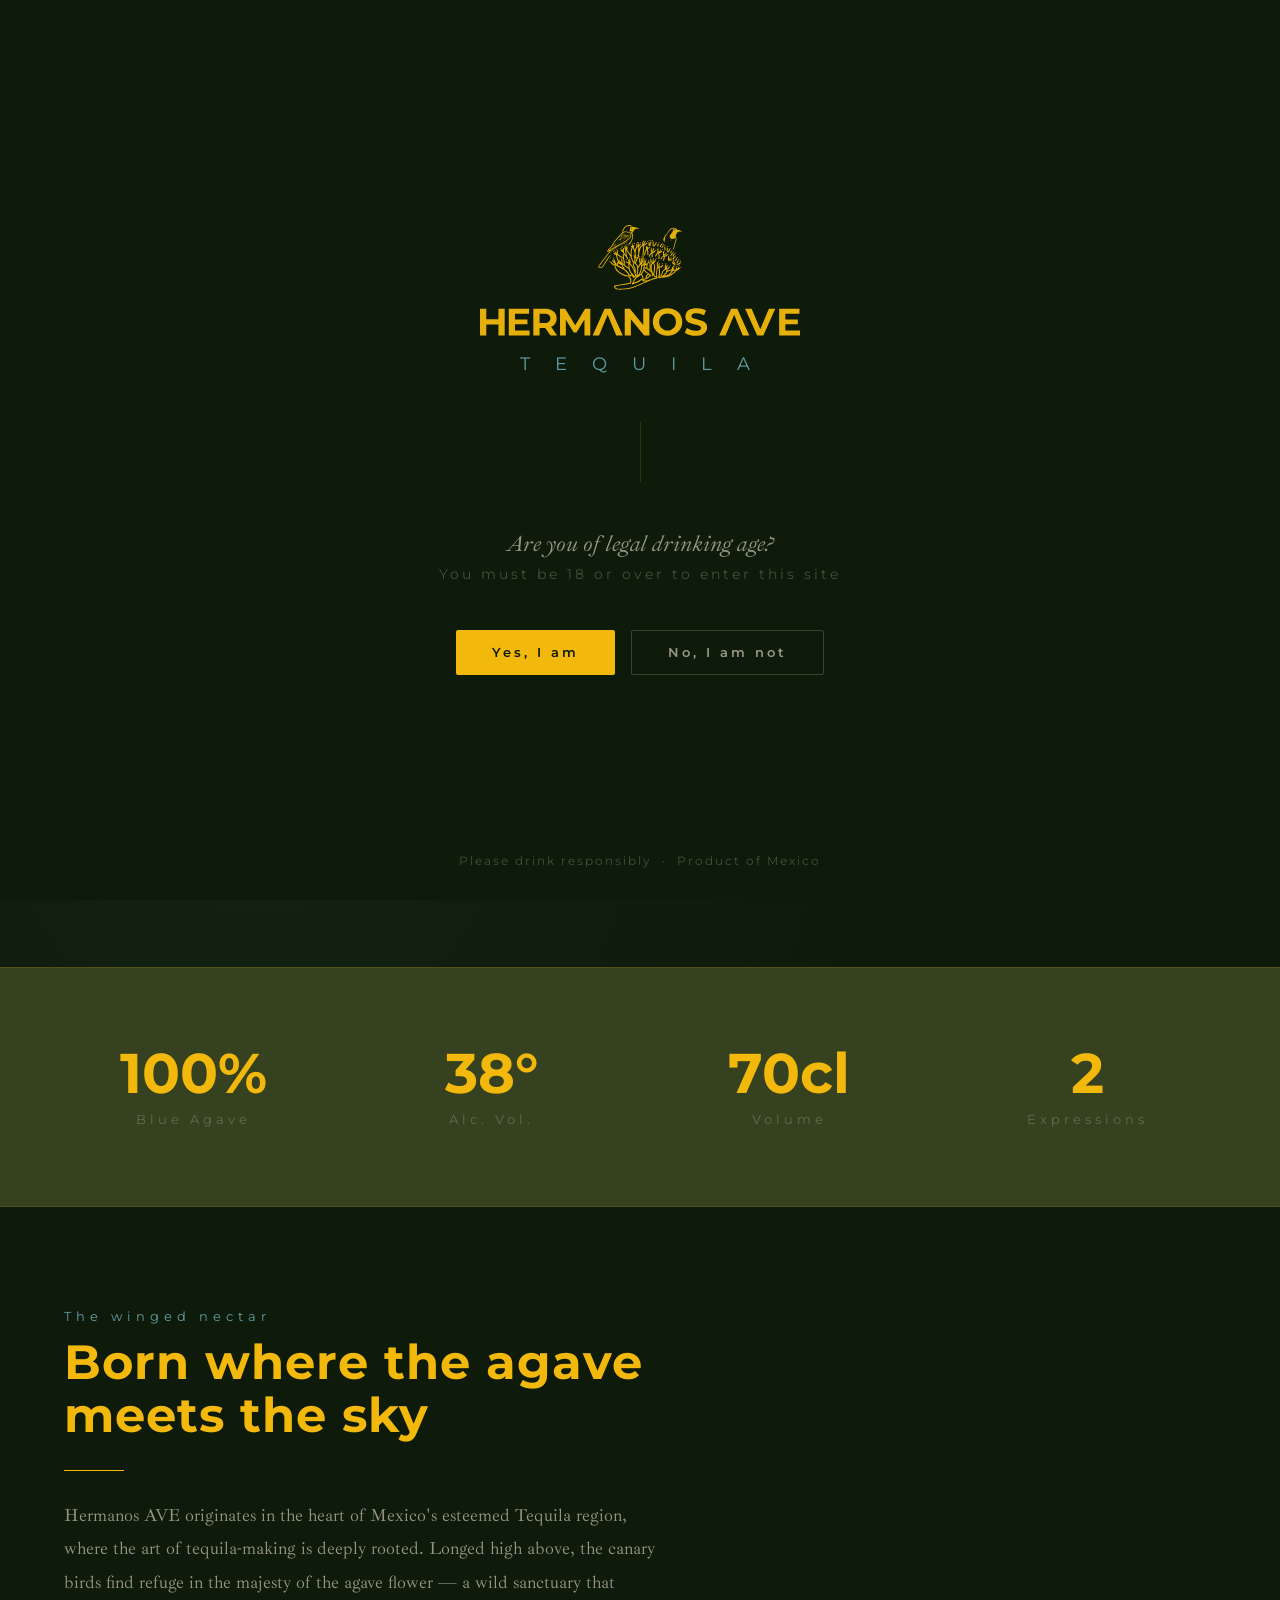
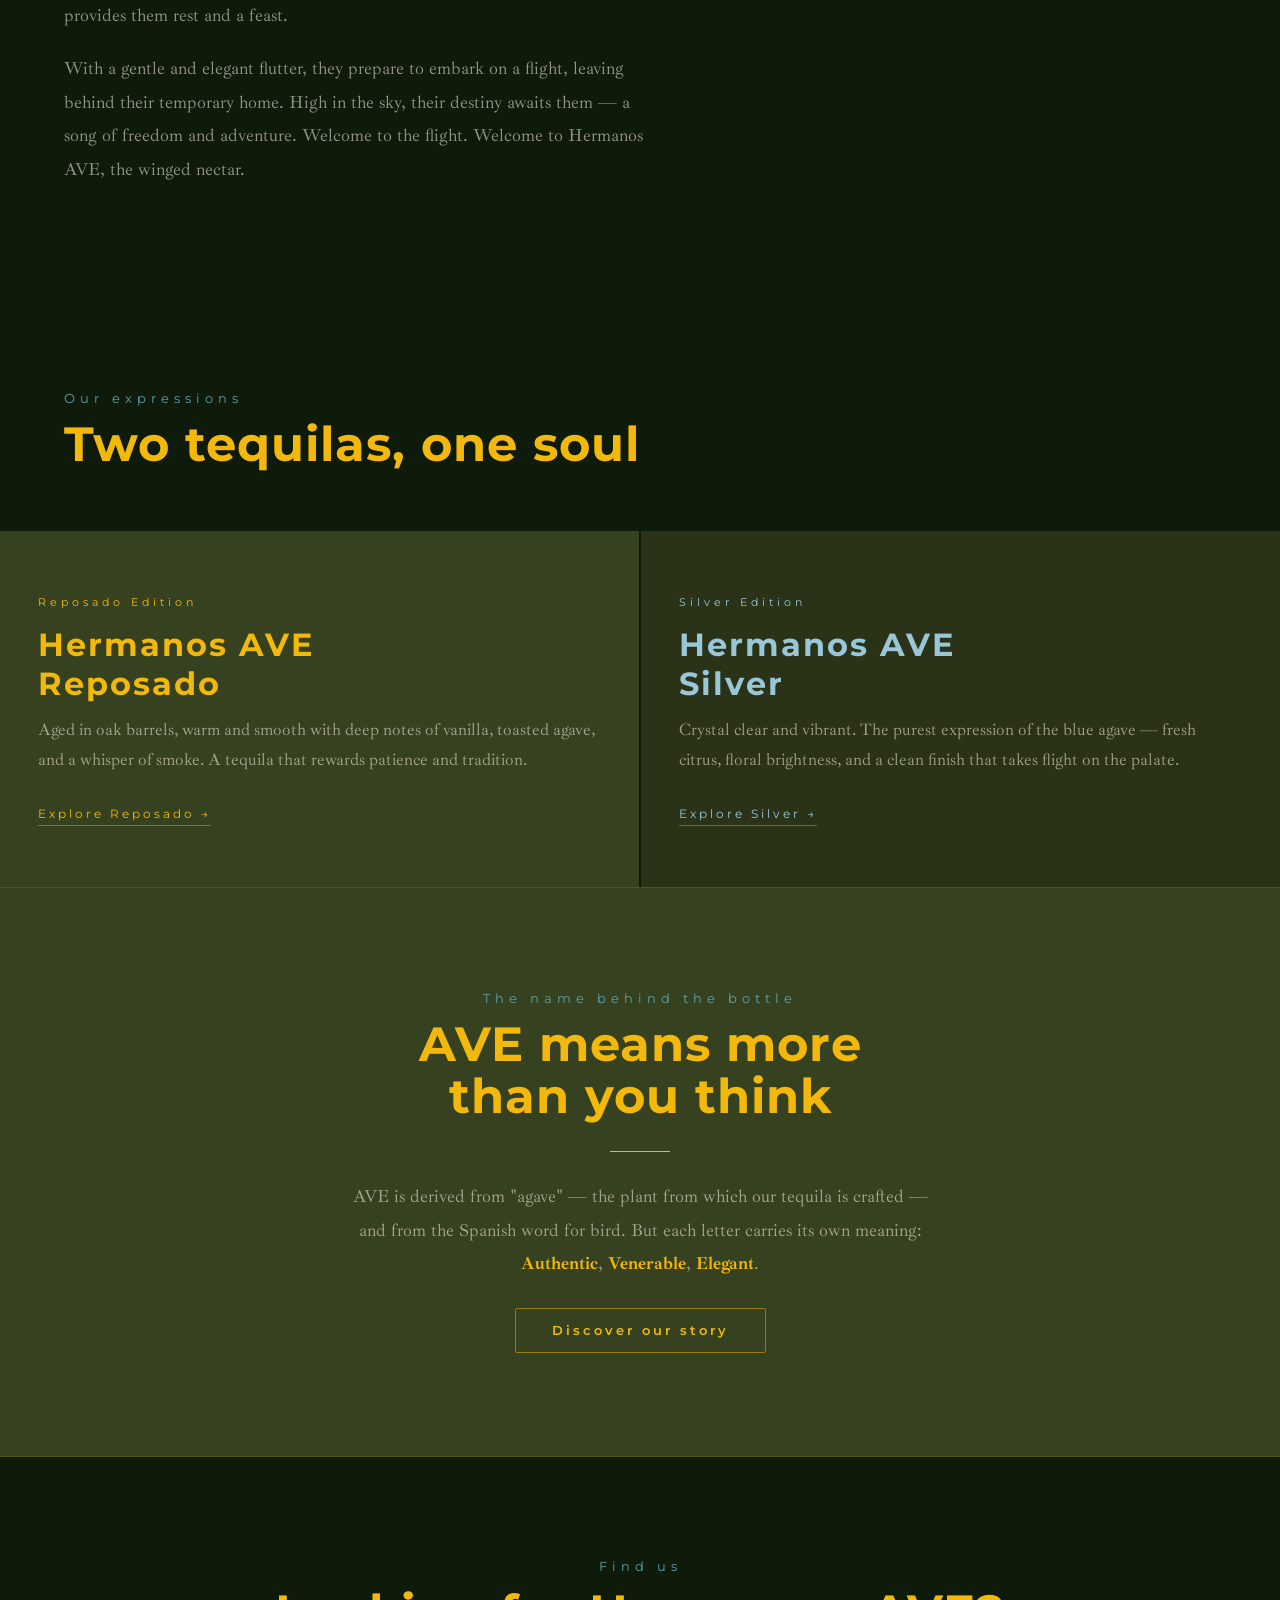
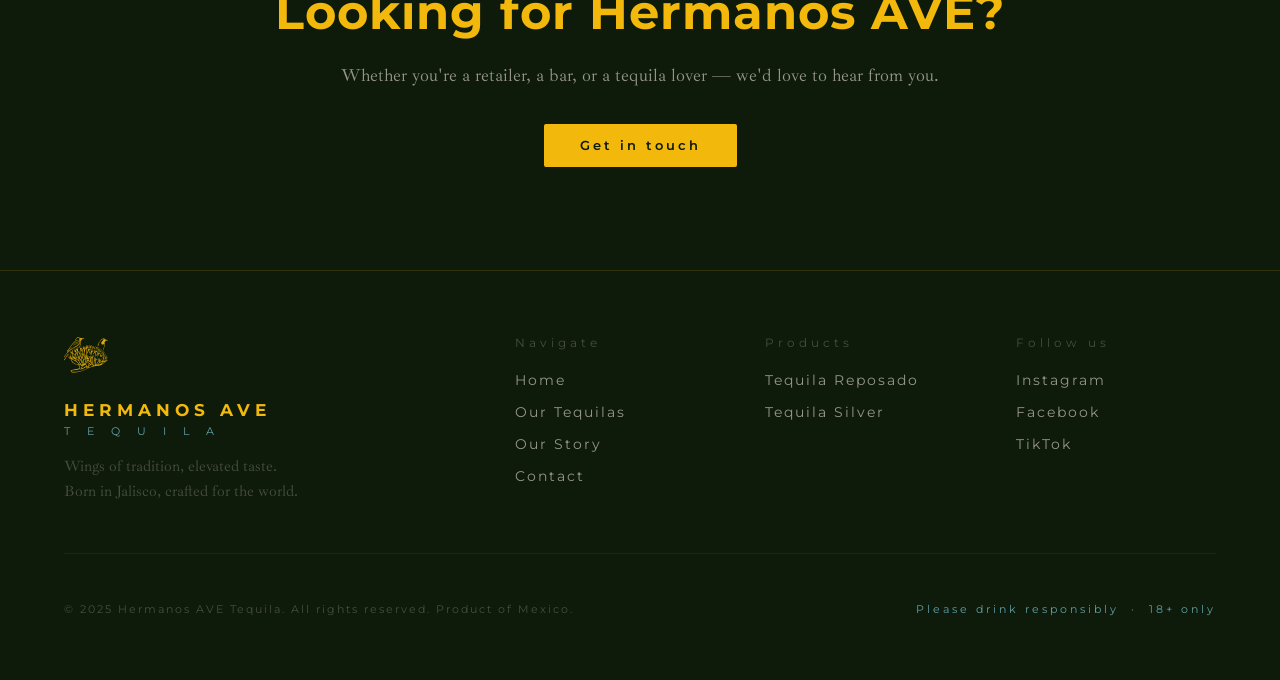
==== index.html @ 126febbd "Add files via upload" ====
<!DOCTYPE html>
<html lang="en">
<head>
  <meta charset="UTF-8" />
  <meta name="viewport" content="width=device-width, initial-scale=1.0" />
  <meta name="description" content="Hermanos AVE — Tequila born in the heart of Jalisco, Mexico. Wings of tradition, elevated taste." />
  <title>Hermanos AVE Tequila</title>
  <link rel="preconnect" href="https://fonts.googleapis.com" />
  <link rel="preconnect" href="https://fonts.gstatic.com" crossorigin />
  <link rel="stylesheet" href="css/style.css" />
  <!-- Google Analytics -->
  <script async src="https://www.googletagmanager.com/gtag/js?id=G-MLSMTG87J6"></script>
  <script>
    window.dataLayer = window.dataLayer || [];
    function gtag(){dataLayer.push(arguments);}
    gtag('js', new Date());
    gtag('config', 'G-MLSMTG87J6');
  </script>
</head>
<body>

<!-- ── AGE GATE ──────────────────────────────────────────────── -->
<div id="age-gate">
  <div style="width:clamp(180px,40vw,320px);margin:0 auto;"><svg style="width:clamp(180px,40vw,320px);height:auto;height:auto;margin-bottom:12px;opacity:0.95" xmlns="http://www.w3.org/2000/svg" viewBox="0 0 459.17 158.96">
  <g>
    <g>
      <polygon fill="#F2B90C" points="35.38 158.43 35.38 120.16 26.45 120.16 26.45 135.25 8.98 135.25 8.98 120.16 0 120.16 0 158.43 8.98 158.43 8.98 142.74 26.45 142.74 26.45 158.43 35.38 158.43"/>
      <polygon fill="#F2B90C" points="71.12 151.31 50.13 151.31 50.13 142.46 68.04 142.46 68.04 135.51 50.13 135.51 50.13 127.26 70.41 127.26 70.41 120.15 41.26 120.15 41.26 158.42 71.12 158.42 71.12 151.31"/>
      <polygon fill="#F2B90C" points="459.17 151.34 438.18 151.34 438.18 142.48 456.09 142.48 456.09 135.54 438.18 135.54 438.18 127.28 458.46 127.28 458.46 120.18 429.31 120.18 429.31 158.45 459.17 158.45 459.17 151.34"/>
      <path fill="#F2B90C" d="M102.14,146.1c2.5-1.07,4.43-2.64,5.79-4.7,1.36-2.06,2.04-4.53,2.04-7.41s-.68-5.3-2.04-7.38c-1.36-2.08-3.29-3.67-5.79-4.78-2.5-1.11-5.47-1.67-8.93-1.67h-16.7v38.27h8.98v-10.72h7.71c.13,0,.25-.01.39-.02l7.49,10.73h9.59l-8.6-12.31s.04-.01.06-.02ZM98.89,129.09c1.39,1.15,2.09,2.78,2.09,4.89s-.7,3.76-2.09,4.92c-1.4,1.17-3.45,1.75-6.17,1.75h-7.22v-13.29h7.22c2.72,0,4.78.57,6.17,1.72Z"/>
      <polygon fill="#F2B90C" points="149.92 158.43 158.24 158.43 158.24 120.15 150.8 120.15 136.65 143.91 122.2 120.15 114.82 120.15 114.82 158.43 123.14 158.43 123.14 135.85 134.49 154.33 138.46 154.33 149.82 135.6 149.92 158.43"/>
      <polygon fill="#F2B90C" points="178.75 120.16 161.62 158.43 170.76 158.43 183.13 128.92 195.5 158.43 204.87 158.43 187.57 120.16 178.75 120.16"/>
      <polygon fill="#F2B90C" points="235.68 158.42 243.06 158.42 243.06 120.14 234.25 120.14 234.25 143.36 215.07 120.14 207.69 120.14 207.69 158.42 216.5 158.42 216.5 135.2 235.68 158.42"/>
      <path fill="#F2B90C" d="M290.23,139.16c0-2.88-.52-5.52-1.57-7.93-1.05-2.41-2.53-4.5-4.44-6.29-1.91-1.79-4.14-3.16-6.69-4.13-2.55-.97-5.36-1.45-8.4-1.45s-5.85.49-8.4,1.48c-2.55.98-4.78,2.37-6.69,4.15-1.91,1.79-3.39,3.87-4.44,6.26-1.05,2.39-1.57,5.02-1.57,7.9s.52,5.47,1.57,7.87c1.05,2.41,2.52,4.5,4.44,6.29,1.91,1.79,4.15,3.17,6.72,4.15,2.57.98,5.38,1.48,8.43,1.48s5.79-.48,8.35-1.45c2.55-.97,4.78-2.34,6.69-4.13,1.91-1.79,3.39-3.89,4.44-6.32,1.05-2.42,1.57-5.06,1.57-7.9ZM280.28,144.11c-.61,1.48-1.46,2.77-2.56,3.88-1.1,1.11-2.38,1.97-3.83,2.57-1.45.6-3.04.9-4.77.9s-3.33-.3-4.79-.9c-1.47-.6-2.75-1.46-3.83-2.57-1.08-1.11-1.93-2.41-2.53-3.88-.61-1.48-.91-3.13-.91-4.95s.3-3.47.91-4.95c.61-1.48,1.45-2.77,2.53-3.88,1.08-1.11,2.36-1.97,3.83-2.57,1.47-.6,3.07-.9,4.79-.9s3.31.3,4.77.9c1.45.6,2.73,1.46,3.83,2.57,1.1,1.11,1.96,2.41,2.56,3.88.61,1.48.91,3.13.91,4.95s-.3,3.47-.91,4.95Z"/>
      <path fill="#F2B90C" d="M324.15,153c1.19-1.79,1.79-3.75,1.79-5.9,0-1.97-.41-3.62-1.24-4.95-.83-1.33-1.9-2.39-3.22-3.17-1.32-.78-2.77-1.43-4.35-1.94-1.58-.51-3.18-.94-4.79-1.28-1.62-.35-3.09-.69-4.41-1.04-1.32-.35-2.39-.83-3.2-1.45-.81-.62-1.21-1.44-1.21-2.46,0-.8.25-1.53.74-2.19.5-.66,1.28-1.18,2.34-1.56,1.07-.38,2.48-.57,4.24-.57s3.45.25,5.29.74c1.84.49,3.62,1.23,5.35,2.21l2.81-6.67c-1.76-1.09-3.83-1.93-6.2-2.52-2.37-.58-4.77-.87-7.19-.87-3.64,0-6.66.54-9.06,1.61-2.41,1.08-4.2,2.51-5.37,4.32-1.18,1.8-1.76,3.8-1.76,5.99,0,2,.39,3.67,1.18,5,.79,1.33,1.85,2.41,3.2,3.23,1.34.82,2.81,1.48,4.41,1.97,1.6.49,3.19.91,4.77,1.26,1.58.35,3.04.71,4.38,1.09,1.34.38,2.41.87,3.22,1.48.81.6,1.21,1.41,1.21,2.43,0,.8-.26,1.5-.77,2.1-.52.6-1.31,1.09-2.4,1.45-1.08.37-2.51.55-4.27.55-2.31,0-4.61-.37-6.89-1.12-2.28-.75-4.23-1.7-5.84-2.87l-3.03,6.67c1.73,1.31,4.01,2.38,6.86,3.2,2.85.82,5.81,1.23,8.9,1.23,3.64,0,6.67-.55,9.09-1.64,2.42-1.09,4.23-2.53,5.43-4.32Z"/>
      <polygon fill="#F2B90C" points="369.18 120.16 360.36 120.16 343.22 158.43 352.37 158.43 364.74 128.91 377.11 158.43 386.48 158.43 369.18 120.16"/>
      <polygon fill="#F2B90C" points="397.77 158.43 406.58 158.43 423.72 120.16 414.57 120.16 402.2 149.67 389.83 120.16 380.46 120.16 397.77 158.43"/>
      <g>
        <path fill="#F2B90C" d="M201.34,20.8s.05-.06.09-.09c.02-.1.19-.21.37-.27.04-.04.1-.08.16-.12,0,0,0,0,0,0-.02,0-.01,0-.03,0-.11.11-.3.21-.45.21-.06,0-.06-.02-.1-.03-.02.02-.03.05-.05.07-.02.03-.04.07-.07.1.09.03.12.07.07.13,0,0,0,0,0,0Z"/>
        <path fill="#F2B90C" d="M191.58,34s.04-.09.09-.12c.86-.54,1.81-.92,2.8-1.15.05-.05.11-.08.17-.13-.14.08-.3.16-.45.12-.06-.01-.14-.06-.16-.12-.01-.05.03-.09.05-.13-.14.05-.31.12-.44.07-.05-.02-.03-.05-.03-.08-1.32.75-2.49,1.45-3.47,2.05-.18.2-.34.41-.52.61.55-.36,1.08-.76,1.67-1.07.08-.04.19-.06.3-.05Z"/>
        <path fill="#F2B90C" d="M203.8,15.86s0-.02-.02-.03c-.03.11-.07.22-.1.32.05-.09.17-.2.3-.25-.06,0-.13,0-.19-.04Z"/>
        <path fill="#F2B90C" d="M273.22,16.24c.02-.08.04-.16.06-.24-.02.07-.07.12-.08.19,0,.02.01.03.02.05Z"/>
        <path fill="#F2B90C" d="M196.04,31.12c-.3.16-.6.33-.89.49.08-.03.17-.03.25-.06.22-.14.41-.3.64-.43Z"/>
        <path fill="#F2B90C" d="M200.36,29.76s0-.02.02-.03c-.02.01-.04.01-.06.02.02,0,.03.01.05.01Z"/>
        <path fill="#F2B90C" d="M262.91,74.07c.1,0,.2,0,.3-.02-.05-.04-.12-.04-.16-.09-.05.03-.09.07-.14.1Z"/>
        <path fill="#F2B90C" d="M252.85,75.4s.05-.01.08-.02c0-.01,0-.03,0-.04-.02.03-.05.04-.08.06Z"/>
        <path fill="#F2B90C" d="M200.61,54.13s.08.04.12.06c.07,0,.16.06.22.08.08.03.16.05.24.07.04,0,.14.04.21.04,0,0,.01,0,.02,0,.02,0,.05,0,.07,0-.04-.06-.07-.13-.11-.19-.09-.14-.18-.27-.27-.4-.02-.03-.04-.05-.06-.08,0,0,0,0,0,0-.05-.06-.09-.11-.14-.17-.2-.24-.42-.47-.65-.68-.12-.11-.24-.22-.37-.32-.03-.02-.05-.04-.08-.07-.06-.05-.13-.1-.2-.14-.14-.1-.21-.23-.27-.36.21.57.41,1.14.62,1.71.05.05.09.1.15.15.03.02.08.05.1.08,0,0-.02-.01-.03-.02.07.05.14.09.21.14.07.04.15.08.22.12Z"/>
        <path fill="#F2B90C" d="M209.19,14.86s-.08-.02-.08-.04c-.02.02-.05.05-.07.07.05-.02.11-.03.14-.03,0,0,0,0,0,0Z"/>
        <path fill="#F2B90C" d="M202.56,55.71c.11.06.23.12.34.18,0-.1-.01-.19-.01-.29-.04.02-.06.07-.1.08-.07.02-.15,0-.22.03Z"/>
        <path fill="#F2B90C" d="M187.01,46.75c-.94,0-.94,1.46,0,1.46s.94-1.46,0-1.46Z"/>
        <path fill="#F2B90C" d="M185.68,51.25c-.94,0-.94,1.46,0,1.46s.94-1.46,0-1.46Z"/>
        <path fill="#F2B90C" d="M191.45,47.73c.94,0,.94-1.46,0-1.46s-.94,1.46,0,1.46Z"/>
        <path fill="#F2B90C" d="M200.68,47.74c.94,0,.94-1.46,0-1.46s-.94,1.46,0,1.46Z"/>
        <path fill="#F2B90C" d="M199.63,49.45c-.94,0-.94,1.46,0,1.46s.94-1.46,0-1.46Z"/>
        <path fill="#F2B90C" d="M214.37,46.63c-.94,0-.94,1.46,0,1.46s.94-1.46,0-1.46Z"/>
        <path fill="#F2B90C" d="M209.97,48.27c-.94,0-.94,1.46,0,1.46s.94-1.46,0-1.46Z"/>
        <path fill="#F2B90C" d="M225.61,44.25c.94,0,.94-1.46,0-1.46s-.94,1.46,0,1.46Z"/>
        <path fill="#F2B90C" d="M231.3,46.69c.94,0,.94-1.46,0-1.46s-.94,1.46,0,1.46Z"/>
        <path fill="#F2B90C" d="M229.15,46.43c.94,0,.94-1.46,0-1.46s-.94,1.46,0,1.46Z"/>
        <path fill="#F2B90C" d="M241.84,51.27c.94,0,.94-1.46,0-1.46s-.94,1.46,0,1.46Z"/>
        <path fill="#F2B90C" d="M238.7,49.59c-.94,0-.94,1.46,0,1.46s.94-1.46,0-1.46Z"/>
        <path fill="#F2B90C" d="M236.65,48.81c.94,0,.94-1.46,0-1.46s-.94,1.46,0,1.46Z"/>
        <path fill="#F2B90C" d="M261.45,56.04c.94,0,.94-1.46,0-1.46s-.94,1.46,0,1.46Z"/>
        <path fill="#F2B90C" d="M256.38,52.25c.94,0,.94-1.46,0-1.46s-.94,1.46,0,1.46Z"/>
        <path fill="#F2B90C" d="M245.01,47.53c.94,0,.94-1.46,0-1.46s-.94,1.46,0,1.46Z"/>
        <path fill="#F2B90C" d="M248.5,46.95c-.94,0-.94,1.46,0,1.46s.94-1.46,0-1.46Z"/>
        <path fill="#F2B90C" d="M252.96,48.58c.94,0,.94-1.46,0-1.46s-.94,1.46,0,1.46Z"/>
        <path fill="#F2B90C" d="M273.24,58.6c.94,0,.94-1.46,0-1.46s-.94,1.46,0,1.46Z"/>
        <path fill="#F2B90C" d="M269.45,58.4c.94,0,.94-1.46,0-1.46s-.94,1.46,0,1.46Z"/>
        <path fill="#F2B90C" d="M266.58,56.52c.94,0,.94-1.46,0-1.46s-.94,1.46,0,1.46Z"/>
        <path fill="#F2B90C" d="M285.73,61.92c-.16.1-.32.21-.49.31.3-.47.64-.91.86-1.43.15-.35-.16-.82-.51-.9-.43-.1-.74.13-.9.51.06-.15,0-.01,0,.02-.02.05-.04.09-.06.14-.04.09-.09.18-.13.27-.09.18-.19.35-.29.52-.1.17-.21.34-.33.5-.06.08-.12.16-.18.24.06-.08.03-.04-.02.02-.03.04-.06.08-.09.12-.25.3-.52.58-.8.84,0,0,0,0,0,0-.01-.62-.07-1.25,0-1.87.04-.38-.37-.75-.73-.73-.43.02-.68.32-.73.73-.1.93-.07,1.86,0,2.79-.91-.54-2.81.1-4.06.53.3-.51.62-1.01.98-1.48.09-.12.19-.24.29-.35.13-.15.21-.31.21-.52,0-.18-.08-.39-.21-.52-.27-.25-.77-.31-1.03,0-.33.39-.58.84-.87,1.26.05-.19.08-.37.15-.56.32-.79.82-1.57,1.31-2.29.22-.33.06-.81-.26-1-.36-.21-.78-.07-1,.26-.9,1.34-1.77,2.88-1.8,4.51-2.14.46-4.25,1.09-6.28,1.91.07-.61.11-1.26.06-1.86.63-.11,1.23-.39,1.73-.78.86-.68,1.39-1.68,1.85-2.66.16-.34.11-.8-.26-1-.32-.17-.83-.11-1,.26-.2.43-.41.85-.65,1.25-.06.1-.13.2-.19.29-.03.05-.07.09-.1.14-.08.1.11-.12-.04.05-.15.18-.31.35-.48.5-.03.03-.07.06-.1.08.11-.09-.05.04-.06.04-.09.06-.19.12-.28.17-.04.02-.08.04-.12.06-.19.1.13-.04-.07.03-.09.03-.19.07-.28.09-.05.01-.11.03-.16.04,0,0-.19.03-.1.02.09,0-.06,0-.09,0-.07-.11-.16-.2-.25-.28.35-1.06.7-2.11,1.06-3.17.12-.36-.14-.81-.51-.9-.4-.09-.77.12-.9.51-.36,1.07-.72,2.15-1.07,3.22-.2-1.43-.08-2.89.41-4.26.13-.37-.15-.8-.51-.9-.4-.11-.76.14-.9.51-.63,1.77-.75,3.68-.38,5.52.01.07.08.09.12.15-1.61.95-3.1,2.2-3.99,3.84-.69,1.28-.71,2.7-1.25,4.02-.46,1.12-1.43,1.85-2.57,2.15.92-3.84.89-7.85-.12-11.68,2.17-.03,4.32-1.21,5.23-3.23.16-.36.1-.78-.26-1-.31-.18-.84-.1-1,.26-.43.96-1.09,1.62-2.01,2.11-.26.14-.35.17-.61.26-.25.08-.5.14-.75.19-.23.05.13,0-.11.02-.05,0-.1.01-.15.01-.1,0-.2,0-.3.01.01-1.25.03-2.5.04-3.74,0-.14-.08-.27-.16-.39.61-.28.55-1.34-.27-1.34-.65,0-.82.69-.57,1.11-.25.12-.45.31-.46.61-.02,1.28-.03,2.55-.05,3.83-.09-.03-.19-.04-.28-.04-.71-1.79-1.36-3.84-.26-5.57.5-.79-.76-1.53-1.26-.74-1.38,2.17-.66,4.7.21,6.92-.4.3-.76.65-1.05,1.08-.1.15-.12.39-.07.56.04.13.15.25.26.34-.95,3.88-1.2,7.86-.8,11.83-.03-.02-.03-.07-.06-.08-.3-.17-.59-.36-.86-.57-.03-.03-.07-.06-.11-.08-.06-.05-.12-.1-.19-.16-.13-.12-.26-.24-.39-.36-.12-.12-.24-.24-.35-.37-.06-.07-.12-.13-.17-.2-.03-.03-.05-.06-.08-.09-.19-.29-.4-.57-.58-.87-.04-.06-.12-.08-.17-.13.36-3.05.91-6.07,1.27-9.12.33-2.79.07-5.63-1.71-7.9h0c.69-.28,1.31-.7,1.76-1.34.63-.88.89-1.98,1.13-3.02.09-.37-.11-.81-.51-.9-.37-.08-.8.11-.9.51-.11.45-.21.9-.35,1.34-.04.12-.08.23-.12.34-.02.06-.04.11-.07.17-.05.12.07-.15-.03.06-.09.2-.2.4-.32.6-.05.08-.11.16-.16.23.06-.08.01-.02-.03.03-.03.04-.07.08-.11.12-.06.07-.13.14-.2.2-.04.04-.08.07-.12.11-.1.09.04-.02-.03.02-.05.03-.11.07-.16.11-.04-1.05-.07-2.1-.11-3.15-.01-.38-.33-.75-.73-.73-.38.02-.74.32-.73.73.04,1.02.07,2.04.11,3.06-.03,0-.06,0-.09,0-.02,0-.22-.02-.12,0s-.09-.02-.12-.02c-.12-.02-.24-.06-.36-.1-.02,0-.2-.07-.11-.04.08.03-.12-.06-.14-.07-.11-.06-.22-.12-.32-.19-.03-.02-.17-.13-.05-.03-.05-.04-.09-.08-.14-.12-.09-.08-.17-.18-.25-.27.1.11-.02-.03-.04-.05-.03-.05-.07-.11-.1-.16-.03-.05-.06-.11-.09-.17-.01-.02-.08-.21-.03-.06-.04-.12-.08-.24-.12-.36-.02-.06-.03-.12-.04-.18,0-.03,0-.06-.01-.09,0-.12-.02-.23-.01-.35,0-.06,0-.13,0-.19,0-.17-.03.1,0-.06.03-.13.05-.27.1-.4.02-.05.04-.11.06-.16.02-.03.03-.07.05-.1.17-.34.1-.81-.26-1-.33-.17-.81-.1-1,.26-.66,1.31-.51,2.89.41,4.03.5.62,1.21,1,1.97,1.19-2.16,1.57-2.11,5.02-2.05,7.5.03,1.41.29,2.76.62,4.11-.41-.44-.85-.84-1.31-1.22.26-.09.49-.26.5-.62.12-3.46.02-6.93-.29-10.38-.08-.93-1.54-.94-1.46,0,.31,3.41.4,6.83.29,10.25-.99-.72-2.06-1.36-3.18-1.88.19-.18.3-.42.24-.68-.36-1.47-.25-2.99.29-4.44.09-.23-.03-.47-.2-.65,1.1-.87,1.97-2.02,2.45-3.35.13-.37-.15-.8-.51-.9-.4-.11-.76.14-.9.51-.03.07-.05.14-.08.21-.08.22.06-.11-.04.11-.06.13-.12.25-.18.37-.13.25-.28.48-.44.71-.13.19-.28.36-.49.58-.19.2-.4.39-.61.57-.15.12-.36.27-.59.42-.24.15-.48.28-.73.4-.17.08-.4.17-.67.25-.05.01-.1.02-.15.03.25-1.36.49-2.73.84-4.07.24-.91-1.16-1.3-1.41-.39-.27,1.03-.43,2.08-.65,3.12-.38-1.48-.39-3.03.03-4.52.26-.9-1.15-1.29-1.41-.39-.48,1.68-.49,3.48-.06,5.17-.89.85-1.78,1.71-2.67,2.56-.12-.47-.21-.94-.34-1.4.11-.03.23-.05.32-.13,2.04-1.69,2.25-4.45,2.09-6.92.33-.12.61-.42.54-.85-.53-3.41-.04-6.86.36-10.26.21-1.74.42-3.5.42-5.26,0-.88-.12-1.85-.63-2.58.04-.01.09,0,.13-.02,1.82-.88,3.49-2.06,4.95-3.46.29-.27.28-.76,0-1.03-.28-.28-.75-.27-1.03,0-1.15,1.11-2.45,1.99-3.85,2.76.92-1.05,1.67-2.24,2.08-3.58.11-.37-.13-.81-.51-.9-.39-.09-.78.12-.9.51-.06.2-.12.39-.19.58l-.05.13s-.07.18-.04.1c.03-.07-.03.06-.03.07-.02.05-.05.1-.07.16-.17.37-.37.73-.59,1.07-.1.16-.21.32-.33.48-.03.05-.07.09-.1.14.05-.06.02-.03-.01.01-.05.06-.09.11-.14.17-.08-1.08.13-2.17.67-3.12.17-.3.08-.55-.09-.76.09.05.16.12.28.12.94,0,.94-1.46,0-1.46-.64,0-.81.66-.58,1.09-.3-.13-.67-.1-.88.26-.98,1.71-1.12,3.75-.52,5.6-1.61-.08-3.18,1.65-3.78,3.04-.33.77-.58,1.58-.82,2.4.03-.87.03-1.74-.06-2.59-.04-.34-.15-.68-.29-1,1.06-.72,1.97-1.66,2.59-2.79.18-.33.09-.81-.26-1-.34-.18-.8-.1-1,.26-.15.26-.31.52-.48.77-.03.04-.07.09-.1.13,0,0,0,0,0,.01-.02.03-.05.06-.07.08-.1.12-.19.23-.3.34-.19.21-.4.4-.61.58.1-.75.2-1.51.3-2.26.02-.17-.1-.4-.21-.52-.13-.13-.33-.22-.52-.21-.19,0-.38.07-.52.21-.14.15-.19.31-.21.52-.11.86-.23,1.72-.34,2.58-.21,0-.39.04-.58.09-.01-.05-.03-.09-.05-.14-.04-.15-.07-.29-.1-.44q-.01-.09,0,0s0-.09-.01-.13c0-.08-.01-.15-.01-.23,0-.16,0-.32,0-.49,0-.06.01-.13.02-.19-.02.17.02-.1.02-.13.03-.15.06-.3.11-.44.03-.08.05-.16.08-.25.02-.04.03-.08.05-.12-.03.07-.03.07,0,0,.16-.35.11-.8-.26-1-.32-.17-.83-.11-1,.26-.6,1.33-.61,2.82-.06,4.16-.29.36-.53.75-.72,1.14-.66,1.36-1.25,2.78-1.66,4.25-.41-1.24-.95-2.42-1.7-3.44-.08-.1-.18-.17-.27-.26.16.02.33.03.47-.06.17-.11.26-.25.34-.44.28-.69.42-1.44.44-2.19,0-.38-.34-.75-.73-.73-.4.02-.72.32-.73.73,0,.17-.02.33-.04.5-.07.45-.18.89-.34,1.31-.06.15,0,.35.07.5-.04-.02-.08-.04-.12-.05-.03-1-.07-2-.1-3.01-.01-.38-.33-.75-.73-.73-.38.02-.74.32-.73.73.02.56.04,1.12.06,1.68-.02-.05-.06-.09-.08-.14l.05.12c-.02-.09-.07-.18-.13-.25-.05-.08-.12-.14-.2-.19-.16-.09-.39-.13-.56-.07-.18.06-.35.17-.44.34-.08.16-.15.38-.07.56.09.22.19.44.31.65.12.2.27.39.42.57.09.11.23.19.33.29-.68.86-.92,2.17-1.15,3.18-.51,2.28-.55,4.61-.33,6.92-.09-.05-.16-.12-.28-.12-.07,0-.1.05-.16.07-.91-1.55-1.89-3.06-3.01-4.48-.46-.58-.94-1.15-1.43-1.7-.07-.08-.16-.16-.23-.24.63-1.73.66-3.68.09-5.43-.12-.37-.51-.62-.9-.51-.37.1-.63.52-.51.9.29.89.35,1.8.28,2.71-.04-.13-.08-.25-.12-.38-.09-.31-.16-.62-.21-.94,0-.05-.01-.09-.02-.14.01.08,0,.08,0-.01,0-.07-.02-.14-.02-.2-.02-.18-.03-.37-.03-.55-.01-.38-.33-.75-.73-.73-.39.02-.74.32-.73.73,0,.26.09.51.12.76-.01-.03-.04-.06-.05-.09-.15-.35-.69-.46-1-.26-.36.23-.43.62-.26,1,.48,1.08,1.08,2.11,1.72,3.1-.66.89-.28,2.49-.16,3.48.15,1.21.3,2.42.45,3.63-.91-1.3-1.78-2.63-2.62-3.97.3-1.79.37-3.6.14-5.4-.05-.39-.3-.73-.73-.73-.36,0-.78.34-.73.73.14,1.09.14,2.19.07,3.29-.15-.2-.29-.4-.41-.61-.15-.25-.29-.5-.42-.76-.06-.12-.1-.28-.17-.38.05.06.04.1,0,0-.01-.03-.03-.07-.04-.1-.03-.07-.06-.15-.08-.22-.13-.36-.5-.64-.9-.51-.35.11-.65.51-.51.9.07.19.18.36.26.54-.02-.03-.04-.05-.05-.08-.2-.32-.66-.48-1-.26-.33.21-.48.65-.26,1,.76,1.24,1.89,2.15,3.23,2.71.02.05,0,.09.02.13,1.85,3.02,3.9,5.91,6.1,8.68-.2.43-.03,1.05.59,1.05s.79-.61.6-1.04c.19-.29.17-.64-.05-.91-.46-.58-.89-1.19-1.34-1.79,0-.03.04-.05.03-.08-.23-1.84-.46-3.68-.68-5.52-.06-.46-.11-.92-.17-1.38-.05-.38-.21-.93-.11-1.32.04-.15.15-.23.04-.24.11.02.22.19.3.27.3.32.59.67.88,1.01,2.16,2.57,3.94,5.44,5.32,8.5.06.14.21.2.34.26.22,1.29.51,2.57.99,3.8.49,1.27,1.12,3,2.57,3.43-1.43,1.72-.98,4.13.04,5.94.75,1.33,1.49,2.55,1.71,4.1.06.44.04.89.05,1.33-1.46-3.81-3.65-7.31-6.47-10.29.03-.06.11-.09.12-.15.4-1.82.27-3.75-.44-5.48-.15-.36-.48-.62-.9-.51-.34.09-.66.53-.51.9.42,1.03.55,2.11.53,3.19-.17-1.11-.44-2.2-.92-3.23-.16-.35-.69-.46-1-.26-.36.23-.44.63-.26,1,.15.32.22.5.35.87.11.32.21.64.29.97.08.33.14.66.19.99-.02-.13,0,.08.01.1,0,.04,0,.08.01.12,0,0,0,0,0,0-.16,0-.31,0-.47-.02-.16-.02,0-.02,0,0,0,0-.1-.02-.11-.02-.08-.01-.16-.03-.24-.05-.15-.04-.3-.08-.45-.13-.07-.02-.14-.05-.21-.08,0,0,0,0,0,0-.04-.02-.08-.04-.13-.06-.14-.07-.28-.14-.41-.23-.07-.04-.14-.09-.21-.14-.03-.02-.06-.04-.08-.06-.26-.18-.5-.45-.7-.69-.24-.3-.78-.27-1.03,0-.29.32-.26.71,0,1.03.95,1.17,2.45,1.85,3.95,1.89-.08,1.99-.08,4,.12,5.98-1.85-1.4-3.71-2.81-5.57-4.21.11-.11.21-.25.22-.45.21-4.7-2.05-9.27-1.26-13.96.16-.92-1.25-1.31-1.41-.39-.28,1.62-.2,3.21,0,4.79-1.45-1.06-2.91-2.11-4.41-3.09-.91-.6-1.83-1.18-2.76-1.75-.15-.09-.32-.2-.5-.3.03-.1.03-.21.06-.32.16-.19.25-.42.18-.64-.01-.03-.04-.04-.06-.07.29-1.46.33-2.97-.07-4.41-.25-.9-1.66-.52-1.41.39.33,1.17.29,2.37.09,3.55-.03,0-.05,0-.08-.02-.08-.02-.16-.04-.23-.07-.03,0-.11-.05-.03-.01-.01,0-.03-.01-.04-.02-.14-.07-.28-.15-.41-.24-.05-.03-.12-.13.02.02-.02-.02-.05-.04-.08-.06-.06-.05-.11-.1-.16-.15-.06-.06-.11-.11-.16-.17,0,0,0,0,0,.01,0,0,0-.01-.01-.02-.02-.03-.04-.05-.06-.08-.07-.11-.13-.22-.19-.34,0-.01,0-.02-.01-.03-.01-.04-.03-.08-.04-.12-.02-.08-.04-.16-.06-.24-.07-.38-.54-.62-.9-.51-.4.13-.59.49-.51.9.16.85.72,1.57,1.41,2.05.2.14.44.2.67.29-.19,0-.38,0-.58,0-.04,0-.09,0-.13-.01-.03,0-.06,0-.07,0-.07-.01-.14-.02-.21-.04-.17-.03-.34-.08-.5-.14-.02,0-.07-.03-.04-.02,0,0-.02-.01-.02-.01-.06-.03-.13-.06-.19-.1s-.11-.08-.17-.11c0,0,0,0,0,0-.03-.02-.05-.05-.08-.07-.05-.05-.1-.1-.14-.15-.02-.02-.04-.07-.07-.08.04.02.07.11.02.02-.04-.06-.07-.13-.11-.19-.01-.03-.02-.06-.03-.1-.11-.36-.52-.63-.9-.51-.37.12-.63.51-.51.9.24.81.88,1.42,1.64,1.74.63.26,1.3.32,1.97.33-.03.57.05,1.17.11,1.62.15,1.09.48,2.13.85,3.17.44,1.23.89,2.46,1.34,3.69-.6.29-.54,1.34.28,1.34.08,0,.12-.06.18-.08.07.19.13.37.2.56-.06.16-.05.32.01.49-.14-.04-.27-.09-.41-.11-.56-.07-1.11.13-1.4.63-.25.42-.32.98-.34,1.46-.02.38.06.77.14,1.15-.21-.16-.43-.3-.64-.47-.11-.08-.23-.16-.35-.23.11-.17.17-.37.09-.57-.86-2.27-1.82-4.51-2.88-6.69-.17-.35-.68-.45-1-.26-.36.21-.43.64-.26,1,.59,1.22,1.08,2.48,1.61,3.72-.69-.85-1.39-1.7-2.08-2.54-.24-.3-.78-.27-1.03,0-.29.32-.26.71,0,1.03,1.04,1.28,2.09,2.55,3.13,3.83.23.28.73.26.99.02.04.09.08.18.12.27-.09.03-.18.05-.27.11-.19.13-.26.35-.37.55-2.15-.22-4.21-1.71-4.97-3.76-.14-.37-.49-.62-.9-.51-.35.1-.65.53-.51.9.97,2.58,3.34,4.39,6.05,4.76.01.92.24,1.91.4,2.54.95,3.66,3.65,6.52,6.7,8.59,1.88,1.28,3.93,2.35,6,3.3,2.05.94,4.14,1.57,6.39,1.31.05,1.09,1.22,1.81,1.92,2.58,1.6,1.74,1.75,4.45.58,6.46-7.31,1.42-14.63,2.84-21.94,4.26-.34.07-.5.4-.54.7-.58,4.58,4.39,5.35,7.8,5.22,5.63-.21,11.37-.55,16.84-2.02,5.36-1.44,10.43-3.91,15.5-6.11,3.99-1.73,7.97-3.46,11.96-5.19,3.32-1.11,6.5-2.66,9.99-3.17.87-.13.55-1.34-.25-1.37-.6-4.45-.26-8.98.94-13.3,0-.03-.02-.05-.01-.08,0,0,.02-.02.03-.03.21-.16.44-.3.69-.4.02,0,.04-.02.06-.02,1.25,4.52,1.1,9.3-.49,13.72-.21.58.33.9.81.83.02.35.23.67.68.62,1.08-.11,2.09-.41,3.05-.81,2.85-.09,5.74-.21,8.51-.92,2.93-.75,5.32-2.34,7.75-4.07,1.15-.82,2.34-1.6,3.45-2.48.85-.67,1.79-1.57,1.99-2.69,0,0,0,0,0,0,.23.18.53.27.79.11,1.29-.81,2.58-1.63,3.87-2.44.32-.2.48-.66.26-1-.21-.32-.65-.48-1-.26ZM246.44,58.8c.09-1.41.51-3.05,1.9-3.66.03.09,0,.19.08.28,1.77,2.25,1.54,5.33,1.13,7.99-.37,2.41-.71,4.82-1,7.24-.21-.59-.45-1.16-.73-1.7-.37-1.67-.95-3.31-1.23-5.02-.28-1.67-.25-3.43-.14-5.12ZM236.31,58.49c.33.04.74-.14.8-.5.02-.11.05-.21.06-.31.68-.11,1.33-.33,1.94-.63-.42,1.44-.51,2.96-.19,4.42-.82-.32-1.65-.61-2.49-.83-.14-.04-.24.02-.35.05.09-.73.18-1.47.23-2.21ZM239.75,69.32c.41.27.82.54,1.23.82-1.98,1.22-3.29,3.4-3.39,5.73,0,.21.09.39.24.52-1.62.72-3.32,1.28-5.03,1.77.04-.03.09-.06.13-.09.2-.15.28-.35.3-.56.08.09.15.19.28.22.36.1.82-.12.9-.51.5-2.43-.54-4.96-2.49-6.45.77-.89,1.48-1.83,2.06-2.87.52-.95.92-1.93,1.24-2.93.86,1.92,2.84,3.22,4.53,4.34ZM242.08,71.14s.05-.08.09-.12c.47.38.9.78,1.29,1.24-.56.49-1.07,1.03-1.6,1.56-.8.8-1.71,1.46-2.71,2-.03.02-.06.02-.09.04,0-.13.02-.27.03-.4,0-.08.01-.13.04-.28.05-.26.11-.52.2-.77.15-.46.33-.85.62-1.31.52-.83,1.25-1.5,2.14-1.97ZM226.96,61.22c.29.1.63.07.84-.26.89-1.37,1.63-2.83,2.38-4.27.05,0,.08.03.13.02.05-.01.07-.07.12-.09.25.9.48,1.81.65,2.73.33,1.79-.35,3.45-.89,5.13-.51,1.6-.93,3.29-1.58,4.84-.56,1.31-1.62,2.09-2.78,2.78.78-2.38,1.26-4.85,1.3-7.35.02-1.12-.02-2.33-.17-3.52ZM225.95,75.27c1.86-.82,3.54-2.01,4.99-3.43,1.58,1.13,2.45,3.15,2.07,5,0,.03.01.06.01.09-.2-.23-.49-.35-.81-.11-3.57,2.65-7.53,4.7-11.74,6.13.55-1.02.99-2.12,1.48-3.18.81-1.75,1.99-3.21,3.29-4.59.2.13.44.21.71.09ZM232.61,59.81c-.02-.17-.08-.34-.1-.51.8-.77,1.6-1.54,2.41-2.31-.13,3.51-.47,7.05-2.2,10.18-1.16,2.1-2.8,3.85-4.73,5.21.61-.48,1.15-1.02,1.55-1.69.97-1.62,1.37-3.69,1.94-5.48.56-1.74,1.31-3.54,1.13-5.4ZM228.41,42.25c0-.34,0-.67.01-1.01.03-.07.09-.11.09-.19.14-2.58,1.12-5.23,1.95-7.66.31-.92.79-1.96,1.66-2.47.5-.29,1.21-.44,1.62.07.32.38.35.97.37,1.44.11,2.68-.41,5.41-.71,8.06-.28,2.52-.37,5.02-.06,7.53-.31.08-.59.33-.57.66.15,1.8.14,3.82-.85,5.36.23-1.92.32-3.85.17-5.78-.03-.39-.31-.73-.73-.73-.37,0-.76.33-.73.73.14,1.83.08,3.67-.13,5.5-.12,0-.23.05-.33.12-.48-1.85-.61-3.78-.31-5.68.06-.39-.1-.78-.51-.9-.35-.1-.84.12-.9.51-.41,2.59-.16,5.23.72,7.69-.77,1.5-1.56,3-2.47,4.42-.22-1-.52-1.98-1.04-2.82-.59-.98-1.4-1.8-2.26-2.56.08-.06.17-.09.23-.17,1.15-1.55,1.86-3.41,2.15-5.32,2.4-1.31,2.58-4.34,2.61-6.8ZM223.05,47.97c.92-.79,1.14-2.01.98-3.16-.1-.72-.32-1.4-.48-2.1-.16-.74-.23-1.5-.31-2.26,0-.05-.02-.1-.02-.15-.06-2.28.57-4.5,1.46-6.58.2-.46.62-1.73,1.18-2.27,0,0,.02,0,.02,0s0-.01.01-.02c.18-.16.38-.26.58-.21.97.23.56,2.76.55,3.49-.03,2.45-.06,4.9-.09,7.35-.02,1.64,0,3.66-1.04,4.97,0-.23.02-.47,0-.7-.03-.39-.31-.73-.73-.73-.37,0-.76.33-.73.73.06.66.05,1.32-.01,1.97-.03.08-.05.15-.04.23-.22,1.83-.9,3.58-2.02,5.09-.02.02,0,.05,0,.07-.33-.21-.67-.33-1.03-.28,0-.07.01-.15-.02-.21,1.25-.55,1.56-2.37,1.61-3.6.02-.53-.08-1.05-.13-1.57.08-.03.16-.01.23-.08ZM220.11,52.27c-.1-.15-.21-.29-.29-.45-.32-.6-.57-1.24-.8-1.88-.5-1.4-.85-2.86-1.01-4.34-.04-.39-.3-.73-.73-.73-.04,0-.08.04-.12.05-.02-.05-.05-.09-.07-.14.42-.01.87-.33.78-.87-.38-2.24-.39-4.56-.01-6.8.18-1.08.42-2.2.81-3.23.13-.34.27-.86.66-.56.36.28.58.92.78,1.31.95,1.85,1.4,3.82,1.66,5.86,0,.01,0,.03,0,.05,0,.01.01.02.02.03.02.14.06.26.07.4.11,1.03.28,2.02.54,3.02.18.7.34,1.48.13,2.15-.19-.71-.39-1.43-.71-2.1-.05-.11-.18-.16-.28-.22.35-.41.18-1.23-.53-1.23-.81,0-.88,1.03-.29,1.33-.22.23-.29.55-.15.85.62,1.32.95,2.77.96,4.23,0,.68-.03,1.38-.2,2.04-.08.31-.26.92-.65.92-.26,0-.43.12-.55.29ZM220.86,57.54c-.14-.73-.03-1.49.33-2.14.3-.54.38-.49.84-.17.25.17.48.41.7.62,1.06.99,1.94,2.1,2.36,3.51.41,1.4.54,2.9.57,4.36.08,2.99-.44,5.94-1.46,8.76-.1,0-.2.05-.3.05-.15-1.1-.37-2.19-.63-3.26.06-.1.15-.17.16-.31.26-2.69.41-5.43-.86-7.91-.59-1.15-1.48-2.22-1.73-3.52ZM214.47,56.12c4.36,4.56,7.23,10.43,8.03,16.71-.37.14-.7.36-1.02.57,0-.02,0-.03,0-.05-.77-1.42-1.92-2.52-3.04-3.65-1.2-1.22-2.19-2.55-2.82-4.16-1.19-3-1.24-6.23-1.14-9.42ZM213.38,63.17s.02,0,.03,0c.18.93.44,1.85.79,2.75.6,1.53,1.44,2.92,2.55,4.13.42.46.86.89,1.3,1.33-.65-.23-1.37-.32-1.99,0-.34.18-.58.45-.74.76,0,0-.01,0-.02,0-.01-.03,0-.05,0-.07-1.9-3.23-4.39-6.09-7.35-8.39-.48-.37-.98-.7-1.48-1.05.32.16.74.01.91-.27.22-.37.05-.76-.26-1-1.59-1.21-2.53-3.07-2.75-5.02,3.01,2.27,6.01,4.55,9.02,6.82ZM198.01,48.3c-.31-.86-.64-1.73-.88-2.62-.12-.46-.23-.92-.29-1.4-.01-.09,0-.78,0-1.16.14.08.27.17.41.25.4.25.8.49,1.2.75.77.48,1.53.98,2.28,1.48,1.57,1.05,3.11,2.14,4.62,3.27.03.02.06,0,.09.02.42,2.36.93,4.72.9,7.13-.69-.52-1.38-1.04-2.07-1.56.1-.09.21-.17.24-.3.38-1.88.07-3.85-.89-5.51-.47-.81-1.73-.08-1.26.74.77,1.33,1.04,2.92.75,4.39-.03.18,0,.35.07.5-.02.02-.03.04-.05.05,0-.01,0-.02,0-.04-.62-1.3-1.59-2.41-2.77-3.24-.31-.22-.82-.07-1,.26-.09.17-.09.33-.06.49-.43-1.17-.85-2.34-1.28-3.51ZM202.9,55.88c-.11-.06-.23-.12-.34-.18.07-.02.15,0,.22-.03.04-.01.06-.06.1-.08,0,.1,0,.19.01.29ZM200.21,53.9s-.07-.06-.1-.08c-.05-.05-.1-.1-.15-.15-.21-.57-.42-1.14-.62-1.71.06.13.13.27.27.36.07.05.13.09.2.14.03.02.06.04.08.07.13.1.25.21.37.32.23.21.45.44.65.68.05.06.09.11.14.17,0,0,0,0,0,0,.02.03.04.05.06.08.1.13.19.26.27.4.04.06.07.13.11.19-.03,0-.05,0-.07,0,0,0-.01,0-.02,0-.06,0-.16-.03-.21-.04-.08-.02-.16-.04-.24-.07-.06-.02-.16-.07-.22-.08-.04-.02-.08-.04-.12-.06-.07-.04-.15-.08-.22-.12-.07-.04-.14-.09-.21-.14,0,0,.02.01.03.02ZM197.69,55.07s.07.01.07.01c.18.04.35.12.52.18,1.62.65,3.19,1.43,4.7,2.3.05.03.08,0,.13.02.46,1.9,1.53,3.62,3.08,4.87-.95-.63-1.92-1.23-2.94-1.75-1.65-.84-3.37-1.54-4.98-2.45.02-.15.03-.31-.06-.44-.4-.57-.63-1.23-.62-1.93,0-.07.05-.64.11-.81ZM213,72.51c-.16-.13-.35-.2-.6-.17-1.94.3-3.83-.36-5.57-1.15-1.53-.7-3.04-1.48-4.49-2.34-2.87-1.7-5.51-3.9-6.94-6.98-.34-.74-.6-1.53-.75-2.33-.07-.37-.12-.74-.14-1.11,0-.15-.05-.49-.01-.66.1-.38-.06-.32.32-.14.59.27,1.19.97,1.76,1.34.66.43,1.36.81,2.07,1.16,2.83,1.42,5.67,2.62,8.21,4.56,2.68,2.04,4.9,4.62,6.69,7.47-.21.07-.39.2-.56.36ZM231.91,83.61c-6.1,2.64-12.15,5.56-18.73,6.76-3.21.58-6.47.83-9.72,1.01-1.53.09-3.1.24-4.64.2-1.45-.04-2.2-.19-3.42-1.04-1.28-.36-1.56-1.12-.87-2.27.37-.07.74-.14,1.1-.21,2.74-1.15,6.44-1.25,9.37-1.82,3.45-.67,6.9-1.34,10.35-2.01.25.03.52-.01.7-.27,1.27-1.8,1.52-4.23.77-6.29-.37-1.02-.95-1.96-1.75-2.69-.29-.27-1.15-.75-1.19-1.18-.07-.77,1.35-.13,1.62,0,.56.27,1.24-.18,1.07-.82-.12-.46.78-.26.99-.19.39.13.76.36,1.06.63.64.57,1.01,1.32,1.14,2.16.1.66,1.03.66,1.33.17.72-1.16,1.99-1.8,3.3-1.79-1.38,1.43-2.68,2.95-3.56,4.75-.93,1.91-1.51,4.09-3.16,5.54-.71.62.33,1.65,1.03,1.03.13-.11.22-.25.34-.37.07,0,.12.05.2.02,4.75-1.41,9.23-3.63,13.24-6.53-.52.44-.18,1.45.61,1.23.07-.02.14-.04.2-.06.57,1.23,1.97,1.67,3.3,1.64.38,0,.76-.07,1.14-.1-1.95.85-3.9,1.69-5.85,2.54ZM250.79,75.95c-.21-.19-.49-.32-.81-.17-2,.87-4,1.74-6,2.6-1.5.48-3.04.86-4.6,1.09-1.1.16-3.83.76-4.66-.36,1.72-.52,3.42-1.08,5-1.92.99-.53,1.93-1.17,2.76-1.93.62-.57,1.19-1.2,1.81-1.77,0,.02.03.03.03.05.43.84,1.69.1,1.26-.74-.07-.13-.16-.23-.24-.36.18-.45-.14-.96-.63-.96-1-1.23-2.33-2.18-3.66-3.06-.88-.58-1.78-1.14-2.6-1.8-.85-.68-1.75-1.47-2.08-2.54-.13-.41-.49-.52-.82-.47.13-.55.29-1.1.38-1.65.05.02.06.08.12.09,4.29,1.11,8.42,3.59,10.48,7.57.18.97.26,1.94.05,2.93-.19.92,1.22,1.31,1.41.39.08-.4.05-.79.06-1.18.14-.02.25-.07.36-.16-.02.15-.05.3-.06.46-.06.53.38.72.79.65.75,1.14,1.72,2.13,2.91,2.8.05.03.11,0,.16.02-.48.12-.95.26-1.42.41ZM252.85,75.4s.06-.03.08-.06c0,.01,0,.03,0,.04-.03,0-.06.01-.08.02ZM262.91,74.07s.09-.07.14-.1c.04.05.11.05.16.09-.1,0-.2,0-.3.02ZM257.07,75.02c.07-.21.11-.42.17-.63.09.02.16.08.26.07,1.25-.17,2.44-.83,3.25-1.81.96-1.16,1.1-2.54,1.48-3.95.36-1.3,1.15-2.37,2.15-3.26.5-.45,1.06-.83,1.63-1.18.29-.18.58-.34.87-.5.08-.04.16-.08.24-.12.06.04.1.11.17.14,0,0,0,0,0,0,.08.46.1.95.09,1.31-.02.8-.2,1.6-.53,2.32-.61,1.35-1.64,2.53-2.66,3.6-1.91,2-4.32,3.71-7.14,4.01ZM264.53,72.74c1.56-1.43,3.05-3.16,3.8-5.07.04-.09.07-.24.11-.37.08,0,.15.05.24,0,2.01-.84,4.1-1.45,6.22-1.94-.86,1.92-1.9,3.69-3.76,4.87-1.96,1.24-4.25,2.4-6.62,2.51ZM280.36,65.37c-.07.28-.29.55-.46.77-.34.43-.77.79-1.21,1.11-1.8,1.35-3.65,2.67-5.53,3.89-1.21.79-2.49,1.32-3.79,1.75.95-.46,1.87-.97,2.71-1.52,1.96-1.28,3.11-3.12,4.04-5.15.02,0,.02.02.04.02.1,0,.15-.07.23-.1.13.06.27.11.45.06.58-.17,1.16-.34,1.73-.51.4-.12,1.33-.61,1.74-.51.04,0,.15-.17.06.2Z"/>
        <path fill="#F2B90C" d="M288.02,60.26c-.94,0-.94,1.46,0,1.46s.94-1.46,0-1.46Z"/>
        <path fill="#F2B90C" d="M282.68,59.76c.94,0,.94-1.46,0-1.46s-.94,1.46,0,1.46Z"/>
        <path fill="#F2B90C" d="M279.72,60.02c.94,0,.94-1.46,0-1.46s-.94,1.46,0,1.46Z"/>
        <path fill="#F2B90C" d="M278.69,57.28c-.94,0-.94,1.46,0,1.46s.94-1.46,0-1.46Z"/>
        <path fill="#F2B90C" d="M286.44,57.51c-.94,0-.94,1.46,0,1.46s.94-1.46,0-1.46Z"/>
        <path fill="#F2B90C" d="M191.3,37.21c-.94,0-.94,1.46,0,1.46s.94-1.46,0-1.46Z"/>
        <path fill="#F2B90C" d="M192.74,37.46c.94,0,.94-1.46,0-1.46s-.94,1.46,0,1.46Z"/>
        <path fill="#F2B90C" d="M196.47,35.52c.94,0,.94-1.46,0-1.46s-.94,1.46,0,1.46Z"/>
        <path fill="#F2B90C" d="M201.04,34.37c.94,0,.94-1.46,0-1.46s-.94,1.46,0,1.46Z"/>
        <path fill="#F2B90C" d="M203.32,33.47c.94,0,.94-1.46,0-1.46s-.94,1.46,0,1.46Z"/>
        <path fill="#F2B90C" d="M204.26,30.66c-.94,0-.94,1.46,0,1.46s.94-1.46,0-1.46Z"/>
        <path fill="#F2B90C" d="M207.2,31.36c.94,0,.94-1.46,0-1.46s-.94,1.46,0,1.46Z"/>
        <path fill="#F2B90C" d="M209.12,29.65c.94,0,.94-1.46,0-1.46s-.94,1.46,0,1.46Z"/>
        <path fill="#F2B90C" d="M210.91,29.09c.94,0,.94-1.46,0-1.46s-.94,1.46,0,1.46Z"/>
        <path fill="#F2B90C" d="M221.73,27.24c.94,0,.94-1.46,0-1.46s-.94,1.46,0,1.46Z"/>
        <path fill="#F2B90C" d="M219.27,27.49c.94,0,.94-1.46,0-1.46s-.94,1.46,0,1.46Z"/>
        <path fill="#F2B90C" d="M216.48,28.08c.94,0,.94-1.46,0-1.46s-.94,1.46,0,1.46Z"/>
        <path fill="#F2B90C" d="M230.44,26.44c.94,0,.94-1.46,0-1.46s-.94,1.46,0,1.46Z"/>
        <path fill="#F2B90C" d="M227.79,26.2c.94,0,.94-1.46,0-1.46s-.94,1.46,0,1.46Z"/>
        <path fill="#F2B90C" d="M225.96,25.77c.94,0,.94-1.46,0-1.46s-.94,1.46,0,1.46Z"/>
        <path fill="#F2B90C" d="M239.92,24.3c.94,0,.94-1.46,0-1.46s-.94,1.46,0,1.46Z"/>
        <path fill="#F2B90C" d="M237.45,24.22c.94,0,.94-1.46,0-1.46s-.94,1.46,0,1.46Z"/>
        <path fill="#F2B90C" d="M287.97,52.79c-.32-.19-.83-.1-1,.26-.1.21-.21.42-.34.62-.06.1-.13.2-.2.29.08-.1-.06.07-.06.07-.03.04-.06.07-.09.11-.16.18-.33.34-.51.5-.05.05-.11.09-.16.14.06-.05.01,0-.02.01-.11.08-.21.15-.32.22-.2.13-.41.24-.63.34-.02,0-.16.07-.05.03-.05.02-.11.04-.17.06-.11.04-.22.08-.34.11-.11.03-.23.06-.34.09-.06.01-.12.02-.17.04-.02,0-.2.03-.11.02.09-.01-.1.01-.11.01-.06,0-.12.01-.18.01-.13,0-.26,0-.39,0-.38,0-.75.34-.73.73.02.4.32.72.73.73,2.27.03,4.51-1.33,5.48-3.39.17-.36.1-.79-.26-1Z"/>
        <path fill="#F2B90C" d="M283.88,53.57c.06-.13.13-.26.2-.39.13-.24.27-.47.42-.7.04-.06.08-.11.12-.17.02-.03.04-.05.06-.08.01-.01.05-.07.03-.03,0,0,.01-.02.02-.02.02-.03.04-.05.06-.08.05-.06.1-.12.15-.18.25-.29.3-.75,0-1.03-.27-.25-.77-.31-1.03,0-.83.96-1.45,2.08-1.8,3.31-.11.37.13.81.51.9.39.09.78-.12.9-.51.07-.26.16-.52.26-.77.01-.03.03-.06.04-.09,0,.01,0,.02-.01.03.03-.06.05-.12.08-.19Z"/>
        <path fill="#F2B90C" d="M282.13,49.39c.06-.11.13-.23.21-.33.03-.04.06-.09.1-.13.02-.02.04-.05.06-.07.25-.29.31-.75,0-1.03-.27-.25-.77-.31-1.03,0-.83.98-1.3,2.23-1.26,3.52.01.38.33.75.73.73.39-.02.74-.32.73-.73,0-.13,0-.26,0-.39,0-.07,0-.13.02-.2,0-.02,0-.03,0-.05.05-.25.1-.5.18-.74.02-.05.04-.11.06-.16.01-.03.02-.06.04-.09-.04.1-.05.11-.01.04.06-.12.11-.24.18-.35Z"/>
        <path fill="#F2B90C" d="M285.15,48.49c-.94,0-.94,1.46,0,1.46s.94-1.46,0-1.46Z"/>
        <path fill="#F2B90C" d="M287.2,52.19c.94,0,.94-1.46,0-1.46s-.94,1.46,0,1.46Z"/>
        <path fill="#F2B90C" d="M279.92,46.21c.32-.21.48-.66.26-1-.21-.32-.65-.48-1-.26-1.28.82-2.23,2.18-2.48,3.69-.06.37.1.8.51.9.35.08.83-.11.9-.51.05-.32.13-.63.25-.93,0-.02.02-.04.02-.06,0,0,0,0,0-.02.04-.07.07-.15.11-.22.08-.15.16-.29.25-.43.04-.06.08-.12.13-.18.02-.03.04-.08.07-.1-.06.05-.07.09,0,.01.1-.12.2-.24.32-.35.12-.12.24-.23.37-.33.07-.06,0,0-.03.02.03-.02.07-.05.1-.07.07-.05.15-.1.23-.15Z"/>
        <path fill="#F2B90C" d="M278.55,41.16c-1.1.79-1.92,1.91-2.31,3.21-.11.37.13.81.51.9.39.09.78-.12.9-.51.04-.13.08-.27.13-.4,0-.02.02-.05.03-.07.03-.06.05-.12.08-.18.12-.25.26-.49.42-.72.02-.02.03-.05.05-.07,0,0,.03-.04.04-.05,0,0,0,0,0,0,.02-.02.04-.05.06-.07.09-.11.18-.21.28-.31s.2-.19.3-.29c.05-.04.1-.08.15-.12.03-.02.05-.04.08-.06.16-.11.28-.24.34-.44.05-.17.03-.41-.07-.56-.2-.31-.67-.5-1-.26Z"/>
        <path fill="#F2B90C" d="M276.03,39.92c-.49.35-.93.75-1.31,1.23-.41.52-.73,1.06-.98,1.68-.03.08.02.18.04.29-.11-.07-.2-.16-.36-.16-.94,0-.94,1.46,0,1.46.51,0,.72-.42.67-.81.06.04.09.11.16.12.19.04.4.03.56-.07.17-.11.26-.25.34-.44-.02.05-.04.09-.06.14.1-.23.21-.46.34-.68.07-.11.14-.23.21-.34.03-.05.07-.1.1-.15.01-.01.02-.03.03-.04.16-.2.33-.38.51-.56.09-.09.19-.17.28-.25.04-.03.08-.07.12-.1.02-.02.05-.04.07-.05.16-.11.28-.24.34-.44.05-.17.03-.41-.07-.56-.2-.31-.67-.5-1-.26Z"/>
        <path fill="#F2B90C" d="M274.03,37.85c-.46.46-.79,1.05-.95,1.68-.05.19-.03.39.07.56.09.15.26.3.44.34.19.04.4.03.56-.07.16-.1.29-.25.34-.44.03-.11.07-.23.11-.34.08-.19.19-.36.31-.52.05-.06.1-.12.15-.18.13-.13.21-.33.21-.52s-.08-.39-.21-.52c-.14-.13-.32-.22-.52-.21-.19,0-.38.07-.52.21Z"/>
        <path fill="#F2B90C" d="M271.46,34.82c-1.02,1.11-1.63,2.52-1.75,4.03-.03.38.36.75.73.73.42-.02.7-.32.73-.73,0-.07.01-.15.02-.22,0-.03.01-.08.02-.1.03-.15.06-.3.09-.45.04-.15.08-.3.13-.44.02-.07.05-.14.08-.22.01-.04.03-.07.04-.11.05-.13-.03.07,0-.01.13-.28.27-.55.44-.81.04-.06.08-.13.13-.19.02-.03.04-.06.07-.09,0,0,.02-.03.03-.04.01-.01.03-.03.03-.04.02-.03.05-.06.07-.09.06-.07.11-.13.17-.19.26-.28.3-.76,0-1.03-.28-.26-.76-.3-1.03,0Z"/>
        <path fill="#F2B90C" d="M267.85,37.26c0,.38.33.75.73.73.39-.02.74-.32.73-.73-.03-1.32.03-2.65.19-3.96.05-.38-.37-.75-.73-.73-.44.02-.68.32-.73.73-.16,1.31-.23,2.64-.19,3.96Z"/>
        <path fill="#F2B90C" d="M264.54,31.61c-.03,1.32.04,2.64.21,3.96.05.38.3.75.73.73.35-.02.78-.32.73-.73-.18-1.31-.25-2.63-.21-3.96.01-.38-.34-.75-.73-.73-.4.02-.72.32-.73.73Z"/>
        <path fill="#F2B90C" d="M262.11,29.68c-.18.33-.39.65-.62.95-.31.39-.65.76-1.03,1.09-.29.25-.28.78,0,1.03.31.28.72.27,1.03,0,.76-.65,1.4-1.46,1.87-2.33.18-.33.09-.81-.26-1-.34-.18-.8-.1-1,.26Z"/>
        <path fill="#F2B90C" d="M258.54,32.08c.42-.02.7-.32.73-.73v-.13c.03-.08.04-.16.06-.24.04-.16.08-.31.14-.46.02-.04.04-.09.05-.13-.02.07-.05.12,0,.02.04-.08.08-.16.12-.24.08-.15.17-.29.27-.43,0,0,0-.01.01-.02.02-.02.04-.05.05-.06.06-.07.12-.13.18-.2.11-.12.24-.23.36-.33.04-.03.08-.05.11-.08.07-.05.13-.09.2-.13s.14-.08.21-.11c.04-.02.09-.04.13-.06.13-.06-.14.06,0,0,.35-.14.64-.49.51-.9-.11-.34-.52-.66-.9-.51-1.68.66-2.84,2.21-2.97,4.01-.03.38.36.75.73.73Z"/>
        <path fill="#F2B90C" d="M255.02,31.37c.39-.02.74-.32.73-.73,0-.27,0-.54.03-.8,0-.06.01-.11.02-.17.01-.08,0-.08,0,.02,0-.04.01-.08.02-.11.02-.12.04-.24.07-.37.05-.25.12-.5.2-.75.04-.13.09-.25.13-.38,0,0,.02-.04.03-.07.03-.06.05-.12.08-.18.16-.35.11-.8-.26-1-.32-.17-.83-.11-1,.26-.51,1.11-.79,2.31-.77,3.54,0,.38.33.75.73.73Z"/>
        <path fill="#F2B90C" d="M250.43,30.19c1.36-.97,2.38-2.32,2.92-3.91.12-.34-.13-.75-.47-.86.65-.25.61-1.36-.23-1.36s-.89,1.16-.19,1.38c-.23.07-.43.2-.52.46-.03.09-.06.17-.09.26-.01.03-.03.07-.04.1,0,.01,0,0,0,0-.07.16-.14.32-.23.47-.17.32-.36.62-.57.91,0,0-.01.02-.02.03-.01.02-.04.05-.05.06-.06.07-.12.14-.18.21-.11.13-.23.26-.36.38s-.25.24-.39.35c-.06.05-.14.13-.21.17.05-.02.09-.07.02-.01-.05.03-.09.07-.13.1-.31.22-.49.65-.26,1,.2.31.67.5,1,.26Z"/>
        <path fill="#F2B90C" d="M247.63,24.44c.07,2.03.14,4.06.21,6.09.03.94,1.49.94,1.46,0-.07-2.03-.14-4.06-.21-6.09-.03-.94-1.49-.94-1.46,0Z"/>
        <path fill="#F2B90C" d="M242.62,24.4s0,0,0,0c-.38,0-.57.26-.64.54-.02.07-.08.11-.08.19-.12,1.48-.13,2.97-.02,4.45.03.38.32.75.73.73.27-.01.49-.2.61-.44-.01.39.34.73.73.73.41,0,.72-.33.73-.73.06-1.76.45-3.51,1.18-5.12.16-.36.1-.78-.26-1-.31-.18-.84-.1-1,.26-.7,1.57-1.09,3.23-1.25,4.93-.07-1.27-.09-2.54.02-3.81.03-.38-.36-.75-.73-.73,0,0,0,0,0,0Z"/>
        <path fill="#F2B90C" d="M242.34,22.74c.94,0,.94-1.46,0-1.46s-.94,1.46,0,1.46Z"/>
        <path fill="#F2B90C" d="M245.31,22.8c.94,0,.94-1.46,0-1.46s-.94,1.46,0,1.46Z"/>
        <path fill="#F2B90C" d="M247.29,22.9c.94,0,.94-1.46,0-1.46s-.94,1.46,0,1.46Z"/>
        <path fill="#F2B90C" d="M256.81,26.53c.94,0,.94-1.46,0-1.46s-.94,1.46,0,1.46Z"/>
        <path fill="#F2B90C" d="M262.29,27.49c.94,0,.94-1.46,0-1.46s-.94,1.46,0,1.46Z"/>
        <path fill="#F2B90C" d="M263.5,27.64c-.94,0-.94,1.46,0,1.46s.94-1.46,0-1.46Z"/>
        <path fill="#F2B90C" d="M265.18,28.57c-.94,0-.94,1.46,0,1.46s.94-1.46,0-1.46Z"/>
        <path fill="#F2B90C" d="M268.87,32.05c.94,0,.94-1.46,0-1.46s-.94,1.46,0,1.46Z"/>
        <path fill="#F2B90C" d="M272.74,34.39c.94,0,.94-1.46,0-1.46s-.94,1.46,0,1.46Z"/>
        <path fill="#F2B90C" d="M275.33,37.59c.94,0,.94-1.46,0-1.46s-.94,1.46,0,1.46Z"/>
        <path fill="#F2B90C" d="M277.71,38.36c-.94,0-.94,1.46,0,1.46s.94-1.46,0-1.46Z"/>
        <path fill="#F2B90C" d="M280.06,39.6c-.94,0-.94,1.46,0,1.46s.94-1.46,0-1.46Z"/>
        <path fill="#F2B90C" d="M280.53,43.7c-.94,0-.94,1.46,0,1.46s.94-1.46,0-1.46Z"/>
        <path fill="#F2B90C" d="M283.41,47.37c.94,0,.94-1.46,0-1.46s-.94,1.46,0,1.46Z"/>
        <path fill="#F2B90C" d="M239.51,31.48c0,.49.02.98.02,1.48-.03-.12-.07-.24-.09-.37-.01-.07-.02-.13-.04-.2-.01-.08-.01-.08,0,.02,0-.04,0-.08-.01-.12-.02-.15-.02-.29-.02-.44,0-.15,0-.29.02-.44,0-.03,0-.07.01-.1.01-.08.03-.15.04-.23.08-.37-.11-.81-.51-.9-.36-.08-.82.11-.9.51-.25,1.21,0,2.45.55,3.55-.27.27-.49.58-.68.91-.63,1.12-1.16,2.32-1.56,3.54-.46,1.4-.74,2.84-.88,4.31-.04.39.36.73.73.73.43,0,.69-.34.73-.73.26-2.64,1.1-5.23,2.47-7.5,0,0,.05-.07.08-.12.08.14.16.32.17.34.17.64.23,1.33.31,1.98.17,1.49.23,2.98.19,4.47-.02.94,1.44.94,1.46,0,.03-1.41-.02-2.82-.17-4.23-.07-.7-.17-1.39-.28-2.09-.05-.32-.14-.63-.26-.92.06-.1.14-.2.14-.33,0-.06,0-.13,0-.19.8-.34,1.55-.77,2.18-1.38.02-.02.02-.06.03-.08.09.05.16.13.29.13.94,0,.94-1.46,0-1.46-.26,0-.44.13-.55.29-.27-.12-.57-.13-.8.09-.11.11-.22.21-.34.3-.03.02-.05.05-.08.07-.01,0-.05.04-.04.03,0,0-.02.01-.02.02-.03.02-.06.04-.09.06-.19.14-.4.26-.61.37,0-.46-.02-.92-.02-1.39,0-.38-.33-.75-.73-.73-.39.02-.74.32-.73.73Z"/>
        <path fill="#F2B90C" d="M251.49,36.89c.82-.11.81-1.42-.09-1.42-.71,0-.88.83-.51,1.24-.15.02-.3.06-.43.17-.65.53-1.29,1.07-1.94,1.6-.03.03-.07.06-.1.08.05-.04.08-.06.01,0-.06.05-.13.09-.2.13s-.14.08-.21.12c-.03.02-.07.04-.11.05-.07.04-.04.01.01,0-.07.02-.14.04-.21.07-.02,0,0,0,0,0-.03,0-.06,0-.08,0,0,0,0,0,0-.01.02-.02.04-.02.06-.04.82-1.13,1.45-2.4,1.89-3.73.12-.36-.14-.81-.51-.9-.4-.09-.77.12-.9.51-.1.32-.22.63-.35.94.06-.16-.04.09-.05.11-.03.08-.07.15-.1.23-.07.14-.14.28-.21.42-.19.36-.42.7-.64,1.04-.04-.06-.07-.11-.11-.17-.01-.03-.12-.27-.06-.11-.06-.15-.11-.3-.14-.45-.08-.33-.09-.62-.08-1.02,0-.2.02-.4.05-.6.01-.11.03-.21.04-.32.01-.09.01-.11,0-.05,0-.05.01-.11.02-.16.05-.38-.09-.8-.51-.9-.34-.08-.84.11-.9.51-.14.99-.28,2-.02,2.99.2.78.69,1.49,1.37,1.93-.04.08-.08.15-.09.23-.19,0-.39.06-.55.19-1.63,1.33-2.95,3.06-3.81,4.99-.16.36-.11.78.26,1,.31.18.84.1,1-.26.41-.93.92-1.8,1.53-2.61.05-.07.08-.1.16-.2.08-.09.15-.18.23-.28.16-.19.34-.38.51-.56.19-.19.4-.37.6-.55-.04,1.44-.07,2.88.05,4.31.03.39.31.73.73.73.37,0,.76-.33.73-.73-.14-1.68-.14-3.37-.06-5.05.48-.04.97-.24,1.38-.54.81-.59,1.56-1.27,2.33-1.91.29-.24.27-.77,0-1.02Z"/>
        <path fill="#F2B90C" d="M249.49,32.57c-.94,0-.94,1.46,0,1.46s.94-1.46,0-1.46Z"/>
        <path fill="#F2B90C" d="M246.69,33.96c.94,0,.94-1.46,0-1.46s-.94,1.46,0,1.46Z"/>
        <path fill="#F2B90C" d="M258.6,33.91c-.94,0-.94,1.46,0,1.46s.94-1.46,0-1.46Z"/>
        <path fill="#F2B90C" d="M261.59,35.92c.94,0,.94-1.46,0-1.46s-.94,1.46,0,1.46Z"/>
        <path fill="#F2B90C" d="M269.47,42.78c.09.04.15.12.27.12.94,0,.94-1.46,0-1.46-.51,0-.72.42-.67.82-.27-.12-.59-.14-.8.09-.25.27-.51.52-.79.75-.08.07.09-.06,0,0-.04.03-.08.06-.13.09-.07.05-.14.1-.21.14-.16.1-.32.2-.48.29-.16.08-.32.16-.48.23,0,0,0,0,0,0-.05.02-.1.04-.15.06-.08.03-.16.06-.24.08-.36.12-.72.21-1.09.26-.08.01-.11.09-.17.13-.07,0-.13-.04-.19-.03,0-.01,0-.02,0-.03-.03-.13-.02-.26-.05-.39,0,0,0,0,0,0,.17.09.37.13.56.07.19-.06.31-.18.44-.34-.13.17.02-.03.05-.07.05-.06.1-.12.14-.18.09-.11.18-.22.28-.33.19-.22.4-.44.6-.64.2-.2.41-.4.63-.59.11-.1.23-.2.34-.29.05-.04.11-.09.16-.13.03-.02.06-.05.09-.07.03-.03,0,0,0,0,.16-.12.28-.24.33-.44.05-.17.03-.41-.07-.56-.1-.16-.25-.29-.44-.33-.18-.04-.41-.04-.56.07-.53.41-1.04.83-1.51,1.31-.43.43-.81.89-1.18,1.36-.15-1.4-.17-2.81.09-4.19.07-.39-.11-.79-.51-.9-.36-.1-.82.12-.9.51-.38,2.04-.35,4.11.05,6.14-1.76.82-3.14,2.29-3.78,4.14-.12.36.14.81.51.9.4.09.77-.12.9-.51.04-.11.08-.22.12-.33.06-.14-.05.11.02-.04.02-.04.04-.09.06-.13.1-.2.2-.4.32-.59.06-.1.12-.2.19-.29.03-.04.06-.08.08-.12.01-.01.08-.1.06-.09.02-.02.05-.06.05-.07.04-.04.07-.09.11-.13.08-.09.15-.17.24-.26.15-.15.3-.3.47-.44.04-.04.09-.07.13-.11.15-.12-.12.09.04-.03.09-.07.19-.14.28-.2.18-.12.36-.23.55-.32.1-.05.21-.11.31-.15.04-.02.2-.08.04-.02.05-.02.11-.04.16-.06,0,0,.02-.02.03-.02,0,.05,0,.09,0,.14,0,.11-.01.21-.02.32,0,.05,0,.1-.02.16,0,0,0,.05-.01.08-.08.52-.19,1.03-.31,1.55-.22.91-.49,1.81-.81,2.69-.14.37.15.8.51.9.41.11.76-.14.9-.51.34-.93.62-1.88.85-2.84.18-.76.31-1.57.32-2.36,1.57-.27,3.05-1.08,4.11-2.26.15-.16.19-.38.18-.6Z"/>
        <path fill="#F2B90C" d="M268.96,37.84c-.94,0-.94,1.46,0,1.46s.94-1.46,0-1.46Z"/>
        <path fill="#F2B90C" d="M265.12,38.11c.94,0,.94-1.46,0-1.46s-.94,1.46,0,1.46Z"/>
        <path fill="#F2B90C" d="M275.58,49.54c-.22-.34-.64-.46-1-.26-.12.07-.24.13-.37.18-.03.01-.06.02-.09.03-.06.02-.13.05-.2.07-.24.08-.48.13-.73.17-.22.02-.45.03-.67.02.01-.02.02-.04.03-.06.05-.09.11-.17.16-.25.03-.04.05-.08.08-.11,0,0,0,0,0,0,.13-.16.26-.3.41-.44.07-.07.15-.13.23-.2,0,0,0,0,0,0,.04-.03.08-.06.12-.08.16-.11.28-.24.34-.44.05-.17.03-.41-.07-.56-.2-.31-.66-.49-1-.26-.72.5-1.24,1.2-1.63,1.96-.13-1.47.06-2.95.57-4.36.13-.37-.15-.8-.51-.9-.41-.11-.76.14-.9.51-.78,2.14-.87,4.5-.3,6.71.22.84,1.39.55,1.38-.22.13,0,.25,0,.36-.05.13.13.31.22.52.23,1.03.07,2.08-.18,2.99-.67.34-.18.47-.67.26-1Z"/>
        <path fill="#F2B90C" d="M275.89,47.82c-.94,0-.94,1.46,0,1.46s.94-1.46,0-1.46Z"/>
        <path fill="#F2B90C" d="M274.65,46.85c.94,0,.94-1.46,0-1.46s-.94,1.46,0,1.46Z"/>
        <path fill="#F2B90C" d="M280.67,56.16c-.02-.38-.32-.74-.73-.73-.45.02-.9.03-1.35.05.08-.08.15-.16.23-.23.23-.17.48-.33.74-.45.16-.07.29-.28.33-.44.05-.17.03-.41-.07-.56-.1-.16-.25-.29-.44-.34l-.19-.03c-.13,0-.25.03-.37.1-.37.17-.69.39-1,.64-.11.09-.2.21-.3.31,0-.12-.02-.25,0-.37,0-.1.02-.19.03-.29-.02.14.03-.14.03-.17.03-.18.08-.36.12-.53.05-.18.11-.35.17-.52.02-.05.03-.09.05-.13-.03.06-.02.05.01-.03.04-.09.08-.18.13-.26.09-.17.19-.34.29-.5.05-.08.11-.16.16-.24.03-.04.06-.08.09-.12-.04.05-.03.04.02-.02.24-.3.31-.75,0-1.03-.27-.24-.77-.32-1.03,0-1.14,1.4-1.73,3.2-1.51,5.01.05.38.3.75.73.73.09,0,.18-.07.27-.11.01.01,0,.04.02.05.1.09.23.11.36.15-.01.05-.06.09-.06.14.02.38.32.74.73.73.6-.02,1.21-.04,1.81-.06.19,0,.38-.08.52-.21.13-.13.22-.33.21-.52Z"/>
        <path fill="#F2B90C" d="M252.01,43.06c-.15.23-.3.45-.46.67-.02.03-.13.17-.06.08.07-.08-.05.06-.07.09-.06.08-.13.15-.2.22-.28.28-.28.75,0,1.03.28.28.75.28,1.03,0,.4-.39.71-.87,1.01-1.33.35-.54.69-1.09,1.04-1.63.17-.26.35-.53.53-.79.05-.06.09-.13.14-.19.02-.03.05-.06.07-.09-.06.07-.06.08-.01.01.08-.1.16-.19.24-.28.08-.09.17-.18.26-.27.02-.02.04-.03.05-.05,0,0,0,0,0,0,.02.07-.02.13.02.2.64,1.13.65,2.53.61,3.79-.04,1.29-.22,2.58-.19,3.86.03.94,1.48.94,1.46,0-.08-2.66.73-5.63-.53-8.12,1.76-.01,3.49-.89,4.54-2.35.23-.32.06-.81-.26-1-.37-.21-.77-.06-1,.26-.04.06-.07.1-.17.21-.08.09-.15.17-.24.25-.08.08-.17.15-.25.23-.02.02-.04.03-.06.05.04-.03.04-.03,0,0-.04.03-.08.06-.12.09-.2.14-.41.26-.62.37-.17.09-.29.13-.48.19.38-.35.77-.69,1.11-1.08.25-.29.3-.75,0-1.03-.27-.25-.77-.31-1.03,0-.46.53-.95,1.02-1.49,1.47-.06.05-.13.11-.19.16l-.09.07s-.14.11-.06.05c.08-.06-.04.03-.06.05l-.09.07c-.08.06-.15.11-.23.16-.02.01-.03.02-.05.03-.48-1.35-.52-2.82-.06-4.2.12-.37-.14-.8-.51-.9-.4-.11-.77.13-.9.51-.55,1.67-.48,3.48.12,5.12,0,.02-.03.03-.04.05-.03.1.02.18.04.27-.38.29-.68.63-.97,1-.66.86-1.19,1.8-1.78,2.7Z"/>
        <path fill="#F2B90C" d="M264.32,20.33c-.12.91-.27,1.81-.48,2.66,0,2.34.17,2.22,1.07.18.51-2.06.66-4.32.87-6.42.29-.5.63-1.03.99-1.44.61-.77,1.49-.81,2.11-1.55-.16-.22-.37-.29-.58-.34,1.03-1.01,2.06-2.42,2.71-3.6,1.83-3.8,6.05-6.01,9.94-3.82.59.18,1.17.43,1.71.75-.23-.03-.46-.05-.69-.07-.22-.05-.44-.12-.65-.16-.4-.08-.81-.15-1.22-.17s-.69-.09-1.09-.27c-.5-.21-1.11-.15-1.57.13-.02.01-.04.03-.06.04-.23.16-.43.36-.52.64-.01.04-.02.05-.03.08-.06.16-.11.29-.14.37-.14.36-.14.45-.12,1,.02.32.1.56.15.73.02.06.05.14-.01.23-.13.14-.55.68-1.06,1.36-.06.05-.12.1-.17.15-.94,1.1-1.77,2.23-2.52,3.44-.33.44-.59.79-.68.91l.08.06c-.03.06-.08.11-.11.18-.39.79.11,1.25.4,2.02.15.51.23,1.29.84,1.89.9.86,1.98.63,3,.59.37-.02.21.02.89.1.97-.12,1.45-.77,1.67-.73.4.05.97-.34,1.11-.76.24-.36.48-.63.68-.9.16,2.91-.24,5.82-1.45,8.52v.15c-.87,1.93-.74,4.51-1.85,6.49l-.68,1.08-.25,1.41,1.16-.85c.79-1.1,1.34-2.5,1.62-3.79.22-1.27.61-2.55.66-3.76.13-.14.32-.33.32-.33.88-2.22,1.63-4.6,1.59-7.01.04-.88-.16-1.84-.84-2.43.14-.34.19-.73,0-1.35-.17-.49-.16-.92-.08-1.34.05-.17.08-.34.14-.51.49-1.19,1.71-2.18,2.16-3.46.82-.57,1.76-.97,2.77-1.04.37-.03.75.02,1.12.04.03,0,.06.01.09.02h.06c.93.04,1.86.17,2.78.34-.58-.93-1.6-1.48-2.61-1.9-1.53-.64-3.02-.95-4.54-1.14-.41-.65-.94-1.22-1.54-1.73-4.35-2.49-9.35-.03-11.36,4.19-.79,1.13-1.65,2.73-2.1,4.12-1.46.08-3.45,2.81-3.23,3.57-.03.04-.03.08-.1.1-1.07,1.65-2.1,3.98-1.35,5.92.45-.85.73-1.75,1.02-2.64ZM273.22,16.24s-.01-.03-.02-.05c.02-.07.06-.12.08-.19-.02.08-.05.16-.06.24ZM278.35,8.14c-.32,0-.57-.26-.57-.57,0-.14.07-.25.14-.35.03-.03.05-.06.11-.09.04-.03.08-.03.12-.05.07-.03.14-.05.23-.07.3.01.55.26.55.56s-.26.57-.57.57Z"/>
        <path fill="#F2B90C" d="M189,43.11c-1.71-1.46-4.38,2.81-5.49,3.95-1.46,2.24-3.17,4.31-4.42,6.7-1.74,3.01-3.43,7.81-7.56,6.82-1.32-.46-.03-1.55.33-2.35,4.17-5.38,8.14-11.07,12.36-16.53l-.07.02c-.13.03-.4.06-.46-.11-.02-.07.03-.14.08-.18.07-.07.17-.12.26-.14.21-.05.41-.1.62-.16h0c.15-.19.29-.38.44-.57-.11.02-.22.03-.31-.02-.16-.08-.04-.25.07-.31.23-.13.49-.22.74-.32.15-.19.3-.4.45-.59-.1,0-.2,0-.17-.09.02-.05.12-.1.16-.12.08-.04.17-.06.25-.08.11-.13.23-.26.34-.39-.01,0-.03.01-.05,0-.17-.05.04-.16.1-.19.05-.03.11-.05.16-.07.57-.7,1.18-1.37,1.76-2.06-.14.04-.28.11-.39.04-.17-.1-.06-.28.05-.37.43-.33.91-.58,1.36-.87.18-.2.34-.41.52-.61.98-.6,2.15-1.3,3.47-2.05,0-.07.05-.14.12-.18.45-.27.93-.51,1.43-.69.29-.16.59-.32.89-.49.05-.03.08-.06.13-.09.01,0,.04,0,.05-.01.27-.15.52-.29.8-.44.01,0,.03-.01.04-.02.04-.02.07-.04.11-.06,8.26-4.39,13.91-7.47,17.15-10.3,2.81-2.45,2.72-4.25,2.52-4.95.2-.46.55-1.49.22-2.52-.25-.8-.83-1.42-1.73-1.85-2.55-1.23-7.19-1.99-9.34-1.15-.48.19-1.06.58-1.71,1.11.15-.25,1.27-2.16,1.27-2.16,1.78-6.42,7.1-8.88,13.24-6.48-5.9-6.02-14.94,1.54-14.56,8.68-1.68,1.38-3.87,3.75-6.47,6.56l-1.7,1.83c-4.11,4.42-6.78,9.42-7.14,10.63-.14.29-1.28,1.47-2.19,2.42-3.51,3.63-4.45,4.8-3.9,5.58.17.24.41.34.73.34.48,0,1.12-.24,1.91-.6l.12-.07s.73-.56,2.12-1.49c-2.78,2.61-5.09,5.72-7.26,8.82-3.36,4.91-7.75,9.2-10.56,14.57-.47,1.03.55,2.08,1.3,2.2,4.76,1.38,7.21-4.16,8.93-7.39,1.95-3.35,4.4-6.56,6.44-9.87.55-.78,1.61-1.85,2.45-1.31ZM184.93,36.62c-.35.16-.62.27-.82.34.67-.96,2.42-2.78,3.45-3.84,1.72-1.78,2.34-2.44,2.46-2.86.25-.84,2.71-5.7,6.89-10.21l1.7-1.83c3.25-3.52,6.32-6.85,7.8-7.42.48-.19,1.17-.27,1.97-.27,1.99,0,4.66.53,6.45,1.39.61.29.97.67,1.13,1.15.21.66-.03,1.37-.16,1.69,0,0,0,0,0,0,.09-.07.2-.12.31-.13.08-.01.19,0,.26.04.05.03.11.09.08.16-.11.34-.29.64-.54.9-.04.05-.11.06-.17.09.03.56-.2,1.78-2.19,3.52-3.15,2.74-8.75,5.8-16.94,10.15-7.65,4.07-11.2,6.75-11.7,7.14Z"/>
        <path fill="#F2B90C" d="M216.56,3.94s0,0,0,0h.02s-.01,0-.02,0Z"/>
        <path fill="#F2B90C" d="M215.53,2.85c-.82.36-.27,2.46-.27,3.1s-1.09,3.19-1.09,3.19c.09.05.17.11.26.16.03-.03.06-.06.1-.1.12-.08.26-.16.38-.16.29,0,.25.13.1.25-.1.08-.22.14-.34.16.74.45,1.46.9,1.93,1.51,3.34,3.41,1.68,10.24-1.12,13.6-.64.82-1.44,1.3-2.18,2.4-.45,1.21-.24,2.39.23,3.34-.16-2.39,1.28-3.29,2.83-4.98,2.83-3.42,4.51-9.7,2.1-13.78.42-.76,1.52-2.69,2.46-3.77,1.19-1.37,1.83-2.01,3.83-2.28,2.01-.27,3.83.09,3.83.09,0,0-1.92-1.64-3.92-1.83l-2.01-.18s-2.46-.82-3.38-.91c-.91-.09-2.92-.18-3.74.18ZM216.14,3.8c0-.07.06-.13.11-.17.02-.02.05-.02.07-.04.03-.03.04-.07.06-.09.09-.06.19-.09.3-.11.14-.02.29.01.41.08.04.02.07.04.1.07s.06.05.08.09c.05.09.08.18.07.28-.01.09-.06.19-.13.25-.03.03-.08.02-.12.04-.01.01-.03.03-.04.04-.03.02-.08,0-.11.02-.13.06-.24.15-.39.15-.18,0-.36-.1-.42-.27,0-.02-.01-.04-.01-.06,0-.04,0-.08,0-.12,0-.04.03-.06.04-.09,0-.02,0-.04,0-.06ZM216.06,7.78c.54,0,.04.51-.3.51-.54,0-.04-.51.3-.51ZM216.16,9.09c0,.06-.05.09-.09.13-.01,0-.03.01-.04.02.15.05.08.18-.07.29-.11.08-.24.14-.34.14-.3,0-.26-.14-.12-.27.01-.01.03-.02.04-.03,0,0-.02,0-.03,0-.02,0-.14-.01-.14-.06v-.08c0-.06.05-.09.09-.13.08-.06.18-.09.27-.11.07-.02.15-.03.23-.03-.08,0-.15-.02-.17-.06-.15.08-.35.15-.44.15-.38,0,.29-.31.49-.33.11-.12.31-.23.46-.23.52,0,.06.43-.26.47.04,0,.12.01.12.05v.08ZM216.77,8.67c.27,0,.26.11.15.22.33.08-.06.49-.38.49-.29,0-.27-.15-.15-.29-.37-.05.1-.42.37-.42ZM216.91,10.15c-.16,0-.19-.03-.19-.08-.22-.04-.27-.18-.2-.32.04-.07.11-.13.21-.17-.28-.03.37-.32.53-.32.3,0-.07.2-.33.28.22.02.31.13.29.25,0,0,.03,0,.03,0,.34,0,.19.14-.01.25-.11.06-.24.11-.32.11ZM217.66,10.52s-.07.03-.11.03c-.31,0-.27-.17-.12-.32.11-.11.26-.2.41-.2.48,0,.14.41-.18.49ZM217.7,9.96c-.54,0,.03-.44.31-.44.53,0-.03.44-.31.44ZM217.89,9.25c-.54,0-.37-.57.08-.57.54,0,.37.57-.08.57ZM217.86,6.42c-.06,0-.06-.02-.1-.03-.16.08-.4.17-.48.17-.31,0,.11-.2.37-.28.02-.15.28-.37.51-.37.54,0,.04.51-.3.51ZM218.79,5.95c-.54,0-.03-.5.3-.5.54,0,.03.5-.3.5ZM217.72,5.34c.07-.03.13-.06.19-.06.05,0,.05.02.09.03,0,0,.02,0,.03,0,.1,0,.12.02.11.05.02.03,0,.07,0,.1.12-.08.32-.17.43-.17.53,0-.1.35-.34.35-.11,0-.15-.02-.18-.05-.1.11-.27.22-.42.22-.12,0-.18-.03-.21-.08-.01,0-.02,0-.03.01.5.02.04.53-.3.53-.52,0-.1-.48.25-.52-.51-.02-.37-.59.09-.59.18,0,.26.07.3.16Z"/>
        <path fill="#F2B90C" d="M215.42,14.85c-.06.05-.14.12-.14.21,0,.06-.01.13-.03.19-.02.05-.04.09-.06.13-.02.03-.04.05-.07.08,0,0,0,.02,0,.03-.09-.02-.19,0-.27.01-.1.03-.21.05-.31.08-.09.02-.2.08-.26.15-.02.02-.01.05-.02.07-.05,0-.11,0-.16.02-.3.07-.56.27-.81.46.17-.15.23-.33-.09-.33,0,0,0,0-.01,0-.05-.02-.09-.04-.13-.04-.18,0-.41.06-.53.21-.09.12-.19.24-.3.36-.05.06-.1.11-.15.17-.03.03-.05.06-.08.09-.03.03.05-.05,0,0-.01.01-.03.03-.04.04-.22.22-.45.42-.69.61-.04.03-.1.1-.08.16s.1.09.15.1c.19.03.41-.03.56-.15.05-.04.08-.09.13-.13.25-.09.55-.24.28-.24-.01,0-.04.01-.06.01.25-.22.48-.45.7-.7.04,0,.07-.02.11-.03-.01.02-.04.02-.05.03-.03.04-.05.09,0,.13.05.04.15.05.21.04.11,0,.21-.03.31-.07.08-.03.16-.07.22-.13.03-.03.06-.06.09-.09.03-.03.07-.06.11-.09.03-.02.12-.08.01-.01.03-.01.05-.03.08-.04.01,0,.03-.02.05-.02.01,0,.02,0,.03-.01,0,0,0,0,0,0,.02,0,.05-.01.07-.02.06-.01.11-.05.17-.08.1.04.22.06.32.03.1-.03.21-.05.31-.08.09-.02.2-.08.26-.15,0,0,0,0,0-.01.02,0,.04,0,.07,0,.02.01.03.04.05.04.1.02.2.02.3-.01.03-.01.06-.04.1-.05.06-.03.13-.04.17-.09.25-.26.43-.56.54-.9.02-.07-.03-.13-.08-.16-.07-.04-.19-.05-.26-.04-.11.01-.22.06-.31.13,0,0,0,0,0,0-.03,0-.06-.02-.08-.02-.11.01-.22.04-.3.11Z"/>
        <path fill="#F2B90C" d="M207.74,17.48c.2.04.4-.03.56-.15.34-.26.68-.51,1.01-.77.04-.03.06-.09.06-.14.29-.13.34-.51-.11-.51-.07,0-.11.03-.17.05-.06-.04-.12-.08-.23-.08-.05,0-.07.03-.11.04.25-.1.48-.3.09-.3-.24,0-.86.36-.33.36.05,0,.13-.02.2-.05-.27.1-.33.4-.08.51-.33.25-.66.5-.99.75-.05.04-.09.11-.08.18.02.06.1.1.16.11Z"/>
        <path fill="#F2B90C" d="M204.64,18.04s-.1.13-.07.2c.06.17.32.19.46.14.08-.03.15-.05.23-.08.1-.03.19-.07.26-.15.04-.05.1-.13.07-.2-.06-.17-.32-.19-.46-.14-.08.03-.16.05-.23.08-.1.03-.19.07-.26.15Z"/>
        <path fill="#F2B90C" d="M201.79,22.2c.35,0,.82-.53.29-.53-.35,0-.82.53-.29.53Z"/>
        <path fill="#F2B90C" d="M213.06,18.97c-.08.03-.15.05-.23.08-.07.02-.17.06-.22.12-.03.03-.06.07-.02.1.05.03.14.03.2.02.11-.01.21-.04.31-.07.08-.03.16-.05.23-.08.07-.02.17-.06.22-.12.03-.03.06-.07.02-.1-.05-.04-.14-.03-.2-.02-.11.01-.21.04-.31.07Z"/>
        <path fill="#F2B90C" d="M211.04,19.61c-.52.12-.99.42-1.32.84-.04.05-.04.13,0,.17.05.06.15.08.22.08.19,0,.4-.07.53-.22,0,0,0-.01.01-.02.06-.06.11-.12.18-.18.02-.01.03-.03.05-.04,0,0,.02-.01.03-.02-.09.07-.05.04-.03.02.04-.03.07-.05.11-.08.02-.01.04-.02.05-.03.02,0,.03-.02.05-.02.02,0,.04-.02.06-.03.02,0,.03-.01.05-.02.04-.01.08-.02.13-.03.09-.02.2-.07.27-.14.04-.04.1-.12.08-.18-.06-.17-.32-.14-.46-.11Z"/>
        <path fill="#F2B90C" d="M208.15,20.86c-.1.02-.21.05-.3.09-.06.03-.12.06-.16.12-.08.1-.16.21-.24.31-.03.04.04.07.06.08.08.02.18,0,.25-.01.1-.02.21-.05.3-.09.06-.03.12-.06.17-.12l.23-.31s-.04-.07-.06-.08c-.08-.02-.18,0-.25.01Z"/>
        <path fill="#F2B90C" d="M205.59,22.87c.33,0,.84-.49.3-.49-.32,0-.84.49-.3.49Z"/>
        <path fill="#F2B90C" d="M206.01,21.55c-.46,0-.6.61-.06.61.46,0,.6-.61.06-.61Z"/>
        <path fill="#F2B90C" d="M203.29,23.04c-.45,0-.61.58-.07.58.45,0,.61-.58.07-.58Z"/>
        <path fill="#F2B90C" d="M198.65,26.43c.46,0,.6-.61.06-.61-.46,0-.6.61-.06.61Z"/>
        <path fill="#F2B90C" d="M195.47,27.97s-.05-.04-.13-.04c-.29,0-.85.43-.32.43.14,0,.34-.1.45-.2.03,0,.03.03.09.03.26,0,.86-.38.33-.38-.12,0-.3.08-.42.17Z"/>
        <path fill="#F2B90C" d="M199.78,27.32c.35,0,.82-.54.29-.54-.35,0-.82.54-.29.54Z"/>
        <path fill="#F2B90C" d="M205.36,16.12c.32,0,.84-.48.3-.48-.32,0-.84.48-.3.48Z"/>
        <path fill="#F2B90C" d="M210.19,15.27c.34-.02.81-.5.28-.5-.22,0-.49.22-.51.37-.29.04-.77.41-.27.41.17,0,.42-.15.49-.27Z"/>
        <path fill="#F2B90C" d="M202.39,17.39c-.36,0-.82.54-.29.54.36,0,.82-.54.29-.54Z"/>
        <path fill="#F2B90C" d="M205.64,13.77s.08-.02.13-.03c0,.08.03.15.22.15.04,0,.08-.03.13-.04-.1.06-.17.12-.18.18,0,0,0,0,0,0,0,.03.04.05.09.07-.17.03-.53.18-.55.25-.25.04-.37.25-.3.41-.17.15-.14.4.14.45-.21.1-.37.21-.14.21.17,0,.81-.3.53-.33.08-.09.1-.19.06-.28.16-.15.14-.38-.11-.45.19-.05.5-.18.5-.24.03,0,.08-.02.11-.03-.09.16-.03.35.28.35.45,0,.62-.56.08-.56-.01,0-.02,0-.03,0,.02-.02.03-.04.03-.06,0,0,0,0,0,0,0-.06-.03-.1-.19-.1-.04,0-.09.02-.14.04.22-.16.35-.41-.03-.41-.14,0-.29.09-.4.2-.24.09-.48.22-.24.22Z"/>
        <path fill="#F2B90C" d="M207.05,12.27c-.36,0-.82.54-.29.54.36,0,.82-.54.29-.54Z"/>
        <path fill="#F2B90C" d="M204.39,13.08c.47,0,.6-.62.06-.62-.47,0-.6.62-.06.62Z"/>
        <path fill="#F2B90C" d="M206.05,12.47c-.3,0-.85.45-.31.45.3,0,.85-.45.31-.45Z"/>
        <path fill="#F2B90C" d="M204.86,13.94c.17,0,.9-.32.52-.32-.17,0-.9.32-.52.32Z"/>
        <path fill="#F2B90C" d="M201.93,16.85c.27,0,.86-.4.32-.4-.27,0-.86.4-.32.4Z"/>
        <path fill="#F2B90C" d="M201.72,15.92c-.25,0-.86.37-.33.37.25,0,.86-.37.33-.37Z"/>
        <path fill="#F2B90C" d="M200.78,17.38c-.26,0-.86.4-.32.4.26,0,.86-.4.32-.4Z"/>
        <path fill="#F2B90C" d="M203.43,17.36s.09-.12.07-.19c-.02-.07-.1-.12-.16-.13-.19-.05-.42.01-.56.15l-.08.08s-.09.13-.07.2c.02.07.1.12.16.13.17.04.36-.03.5-.13-.02.03,0,.05.1.05.16,0,.9-.31.52-.31-.08,0-.32.08-.48.17Z"/>
        <path fill="#F2B90C" d="M201.9,18.69c-.45,0-.61.57-.07.57.45,0,.61-.57.07-.57Z"/>
        <path fill="#F2B90C" d="M205.75,18.34c-.16,0-.47.15-.51.26-.07.03-.14.07-.18.14-.03.05-.05.12,0,.17.13.12.39.08.53.01.49-.23.99-.46,1.48-.69.08-.04.17-.08.21-.16.03-.05.05-.12,0-.17-.02-.02-.06-.01-.08-.03.01-.02.02-.03.03-.05.28-.06.71-.35.24-.35-.06,0-.15.03-.24.06-.05-.05-.15-.09-.28-.09-.35,0-.51.34-.32.5-.28.13-.56.26-.84.39-.01,0,0,0-.02,0Z"/>
        <path fill="#F2B90C" d="M212.57,17.56c-.34,0-.83.51-.29.51.34,0,.83-.51.29-.51Z"/>
        <path fill="#F2B90C" d="M211.36,19.07s-.07.02-.1.04c-.03.03-.1.08-.09.13.01.05.1.07.14.07.1,0,.2,0,.29-.03.09-.03.19-.06.27-.12.03-.02.06-.04.09-.06,0,0,.02-.01.03-.02.02-.01.05-.03.07-.04,0,0,.02,0,.03-.01.03,0,.05-.02.07-.03,0,0,0,0,0,0,0,0,.01,0,.02,0,.02,0,.06-.01.08-.02.1-.01.21-.05.3-.1.04-.02.15-.08.16-.14.04-.15-.26-.11-.33-.1-.17.03-.31.13-.48.19.03-.16-.06-.32-.34-.32-.39,0-.52.42-.24.55Z"/>
        <path fill="#F2B90C" d="M209.89,18.67c.03-.06,0-.11-.18-.11-.24,0-.77.33-.37.36-.02.13.07.26.33.26.39,0,.54-.4.23-.51Z"/>
        <path fill="#F2B90C" d="M209.7,18.12c.31,0,.84-.46.31-.46-.31,0-.84.46-.31.46Z"/>
        <path fill="#F2B90C" d="M207.06,19.2c.29,0,.85-.44.31-.44-.29,0-.85.44-.31.44Z"/>
        <path fill="#F2B90C" d="M211.41,13.72c-.29,0-.85.43-.32.43.29,0,.85-.43.32-.43Z"/>
        <path fill="#F2B90C" d="M213.01,14.02s.08.05.15.05c.45,0,.61-.57.07-.57-.26,0-.41.19-.39.35-.26.04-.78.34-.28.34.12,0,.32-.09.45-.17Z"/>
        <path fill="#F2B90C" d="M211.48,15.09c-.18,0-.4.15-.49.28-.03.03-.05.05-.07.08-.04-.02-.06-.05-.14-.05-.11,0-.23.06-.33.13-.03-.04-.09-.08-.22-.08-.34,0-.83.51-.29.51.11,0,.23-.06.33-.13,0,.07.02.12.08.17-.03.03-.09.01-.1.05-.03.05-.05.1-.08.16-.04.07-.03.16.02.22.05.07.15.11.23.12.03,0,.05-.04.09-.04.02,0,.03.02.06.02-.22.15-.22.46.17.47-.19.08-.35.24-.32.35-.17,0-.89.32-.51.32.12,0,.52-.16.6-.25,0,.12.09.22.32.22.36,0,.52-.34.3-.49.04-.08,0-.15-.12-.17.15-.03.32-.12.4-.2.07-.02.12-.05.19-.09.27-.03.79-.36.29-.36-.06,0-.15.02-.23.06-.03,0-.04-.03-.09-.03-.02,0-.04.01-.06.02-.03-.01-.04-.04-.1-.04-.14,0-.29.09-.4.19-.04-.02-.08-.04-.15-.05.1-.07.14-.16.13-.25,0-.02.02-.03.03-.05.03-.07.03-.16-.02-.23-.01-.02-.04-.02-.06-.03.06-.09.08-.19.02-.28.01-.01,0-.03.01-.04.04.02.05.04.12.04.1,0,.22-.06.33-.13.01,0,.02-.01.03-.02.04-.03.08-.05.11-.08.05-.04.08-.07.1-.12.02,0,.02.01.04.01.26,0,.86-.39.33-.39-.14,0-.37.11-.47.22-.03,0-.03-.03-.08-.03Z"/>
        <path fill="#F2B90C" d="M209.91,14.87c.16,0,.9-.31.52-.31-.16,0-.9.31-.52.31Z"/>
        <path fill="#F2B90C" d="M208.03,14.89s-.06-.05-.18-.05c-.24,0-.86.36-.33.36.08,0,.18-.04.28-.09,0,.03,0,.05.02.07-.05.05-.11.11-.16.16-.03.03-.03.09-.04.14-.24.15-.39.4,0,.4.1,0,.22-.05.32-.12.05,0,.09.02.14,0,.03-.01.07-.03.1-.04.04-.02.06-.05.09-.07.03.01.05.04.12.04.29,0,.85-.43.32-.43-.01,0-.02,0-.03,0,.04-.04.09-.09.13-.13.23-.06.62-.24.43-.27.18,0,.89-.33.51-.33-.12,0-.47.15-.58.25.04-.04.07-.07.11-.11.05-.06.08-.16.06-.24-.02-.08-.1-.15-.17-.18-.08-.03-.16-.02-.24,0,0-.04-.07-.05-.14-.07.22-.13.36-.32,0-.32-.26,0-.71.34-.39.41-.22.14-.35.34,0,.35-.07.07-.14.14-.21.21-.05.02-.09.03-.14.05ZM209.11,14.83s.03.03.08.04c0,0,0,0,0,0-.03,0-.09.02-.14.03.02-.02.05-.05.07-.07Z"/>
        <path fill="#F2B90C" d="M207.36,14.49s-.05-.04-.13-.04-.2.05-.31.1c-.01,0-.03-.01-.05-.02.02-.06-.02-.11-.19-.11-.04,0-.09.02-.14.04-.18,0-.9.34-.51.34.03,0,.08-.02.12-.03.01.03.08.04.16.05,0,.14.09.27.34.27.17,0,.27-.09.34-.19.08-.05.12-.1.13-.14.02,0,.04-.02.06-.03-.02.09.01.17.21.17s.41-.16.49-.31c.08-.05.1-.1.02-.11-.01-.07-.07-.12-.22-.12-.11,0-.22.05-.32.12Z"/>
        <path fill="#F2B90C" d="M204.02,14.09c-.09.17-.03.38.29.38.41,0,.54-.45.19-.56.02-.01.04-.03.05-.04.17-.04.29-.14.31-.26.23-.1.45-.24.2-.24-.05,0-.14.03-.24.07-.05-.06-.14-.1-.28-.1-.37,0-.53.37-.26.5-.25.09-.54.25-.27.25,0,0,0,0,.01,0Z"/>
        <path fill="#F2B90C" d="M203.44,13.85c-.17,0-.9.33-.52.33.17,0,.9-.33.52-.33Z"/>
        <path fill="#F2B90C" d="M207.18,12.95c-.45,0-.61.58-.07.58.02,0,.04-.02.06-.02-.05.06-.07.12-.06.19-.13.09-.17.18.11.18.02,0,.05-.01.07-.02.05.01.07.04.13.04.44,0,.62-.56.08-.56-.02,0-.04.02-.06.02.14-.17.11-.42-.25-.42Z"/>
        <path fill="#F2B90C" d="M207.22,15.33c-.31,0-.84.46-.31.46.31,0,.84-.46.31-.46Z"/>
        <path fill="#F2B90C" d="M213,15.06c.2-.15.3-.37-.05-.37-.19,0-.4.15-.48.29-.17.08-.27.16-.21.19-.34.06-.72.51-.22.51.32,0,.71-.43.36-.51.03,0,.06-.01.09-.02.04.03.07.06.16.06.06,0,.12-.03.18-.06-.2.15-.3.36.05.36s.83-.5.3-.5c-.06,0-.12.03-.18.05Z"/>
        <path fill="#F2B90C" d="M213.38,16.88c-.17,0-.9.33-.52.33.17,0,.9-.33.52-.33Z"/>
        <path fill="#F2B90C" d="M214.47,16.34c-.16,0-.9.3-.52.3.16,0,.9-.3.52-.3Z"/>
        <path fill="#F2B90C" d="M204.77,19.41c-.44,0-.62.54-.08.54.44,0,.62-.54.08-.54Z"/>
        <path fill="#F2B90C" d="M203.33,20.28c.29,0,.85-.43.31-.43-.29,0-.85.43-.31.43Z"/>
        <path fill="#F2B90C" d="M203.53,18.49c.44,0,.6-.55.1-.57-.01-.04-.07-.07-.21-.07-.25,0-.86.38-.33.38.03,0,.07-.02.11-.03-.02.14.07.28.33.28Z"/>
        <path fill="#F2B90C" d="M204.37,17.01s0,0,.01,0c-.09.06-.13.11.02.11.17,0,.9-.32.52-.32,0,0-.02,0-.03,0,.11-.11.12-.22-.15-.22-.02,0-.04.01-.06.02-.01,0,0,0-.02,0-.27,0-.85.41-.32.41,0,0,.02,0,.03,0Z"/>
        <path fill="#F2B90C" d="M202.95,18.24c-.27,0-.86.4-.32.4.27,0,.86-.4.32-.4Z"/>
        <path fill="#F2B90C" d="M204.2,16.4c-.24,0-.87.35-.34.35.24,0,.87-.35.34-.35Z"/>
        <path fill="#F2B90C" d="M202.88,17.63c-.25,0-.86.37-.33.37.25,0,.86-.37.33-.37Z"/>
        <path fill="#F2B90C" d="M202.97,15.95c-.06.18-.11.36-.17.54,0,.01,0,.03-.01.04,0,0,0,.01,0,.02,0,.07.04.14.08.17.07.05.19.07.27.06.11-.01.22-.04.3-.11.07-.06.11-.12.14-.2.03-.08.05-.17.08-.25-.02.08.03.15.22.15.28,0,.63-.34.46-.47.09-.01.19-.05.26-.09.06-.04.14-.12.14-.2,0-.08-.03-.15-.09-.19-.08-.05-.17-.05-.27-.05h-.23c-.08,0-.17.05-.24.09.02-.06.04-.13.06-.19.32,0,.83-.49.3-.49-.16,0-.36.12-.46.24-.06-.02-.13-.04-.18-.04-.02,0-.03.01-.04.02.19-.12.28-.28.1-.33.21-.14.33-.34-.03-.34-.28,0-.68.35-.41.44-.2.14-.3.32,0,.34-.02.01-.05.02-.07.04-.05.03-.09.07-.12.11-.06.11-.13.21-.21.31-.06.07-.13.13-.2.18-.05.03-.1.11-.08.17.02.06.1.1.16.11.09.02.17-.05.26-.07ZM203.79,15.83s0,.03.02.03c.06.04.12.03.19.04-.13.06-.25.16-.3.25.03-.11.07-.22.1-.32Z"/>
        <path fill="#F2B90C" d="M197.17,24.09c.46,0,.61-.59.07-.59-.46,0-.61.59-.07.59Z"/>
        <path fill="#F2B90C" d="M201.61,19.77c.18,0,.9-.34.51-.34-.18,0-.91.34-.51.34Z"/>
        <path fill="#F2B90C" d="M199.39,21.68c-.23,0-.87.35-.34.35.23,0,.87-.35.34-.35Z"/>
        <path fill="#F2B90C" d="M200.38,22.21c.27,0,.86-.41.32-.41-.27,0-.85.41-.32.41Z"/>
        <path fill="#F2B90C" d="M199.44,22.21c-.36,0-.82.54-.29.54.36,0,.82-.54.29-.54Z"/>
        <path fill="#F2B90C" d="M199.61,20.93c-.3,0-.85.45-.31.45.3,0,.85-.45.31-.45Z"/>
        <path fill="#F2B90C" d="M200.23,21.1s-.07.1-.1.15c-.03.02-.05.04-.08.06-.06.03-.14.06-.18.1-.23.09-.46.22-.21.22.05,0,.14-.03.24-.07,0,0,.02,0,.02,0-.02.04-.05.07-.07.11-.09.17.08.29.23.29.18.01.43-.06.52-.23.03-.06.07-.11.1-.16h.14c.1,0,.22-.03.31-.07.07-.03.17-.07.22-.13.03-.04.06-.09.01-.12-.06-.04-.14-.04-.21-.04h-.15c.1-.02.19-.07.28-.13.05.07.13.13.29.13.35,0,.52-.33.33-.49.02-.01.04-.03.06-.04.31-.04.77-.45.26-.45,0,0,0,0,0,0,.15-.1.26-.23.23-.33,0,0,.01,0,.02,0,.11,0,.22-.02.31-.06.08-.04.16-.08.21-.15.02-.03.05-.07.08-.1.04-.04.08-.08.13-.12.01,0,.02-.02.04-.02,0,0,.02-.01.03-.02,0,0,.01,0,.02,0-.2.14-.32.33.03.33.31,0,.84-.47.31-.47-.03,0-.06.02-.09.03.03-.02.07-.03.1-.05.04-.03.1-.11.08-.17-.02-.06-.09-.1-.15-.11-.06-.01-.11,0-.17.01-.03,0-.03-.03-.08-.03-.2,0-.46.19-.5.33-.2.12-.43.18-.56.37-.03.05-.03.1,0,.14-.02,0-.01-.01-.03-.01-.18,0-.39.14-.48.27-.05,0-.1.02-.15.04,0-.03.04-.05.03-.08-.02-.07-.1-.12-.16-.14-.05-.01-.1,0-.16,0-.03-.02-.06-.05-.15-.05-.26,0-.71.35-.39.41-.02.03-.04.06-.06.09-.04.01-.07.01-.11.03-.01,0-.03,0-.04,0-.11.01-.21.03-.31.07-.08.03-.16.06-.22.12-.03.03-.05.05-.08.08-.03.03-.06.07-.02.1.03.02.08.02.13.01-.08.14-.03.28.16.34ZM201.33,20.57s.03-.05.05-.07c.03,0,.04.03.1.03.14,0,.34-.1.45-.21.01,0,.01,0,.03,0,0,0,0,0,0,0-.06.04-.12.07-.16.12-.18.06-.34.17-.37.27-.04.03-.07.05-.09.09,0,0,0,0,0,0,.05-.06.02-.11-.07-.13.02-.03.04-.07.07-.1Z"/>
        <path fill="#F2B90C" d="M199.79,20.3c-.16,0-.9.31-.52.31.16,0,.9-.31.52-.31Z"/>
        <path fill="#F2B90C" d="M204.92,18.75c-.16,0-.9.31-.52.31.16,0,.9-.31.52-.31Z"/>
        <path fill="#F2B90C" d="M206.9,20.28c.28,0,.85-.43.32-.43-.28,0-.85.43-.32.43Z"/>
        <path fill="#F2B90C" d="M208.25,19.14c-.16,0-.9.31-.52.31.16,0,.9-.31.52-.31Z"/>
        <path fill="#F2B90C" d="M205.2,20.47c-.29,0-.85.43-.32.43.29,0,.85-.43.32-.43Z"/>
        <path fill="#F2B90C" d="M202.88,21.81c-.27,0-.86.4-.32.4.27,0,.86-.4.32-.4Z"/>
        <path fill="#F2B90C" d="M196.82,26.15c-.27,0-.86.41-.32.41.27,0,.85-.41.32-.41Z"/>
        <path fill="#F2B90C" d="M192.6,29.64s-.02-.02-.06-.02c-.03,0-.08.02-.11.03.05-.17-.03-.35-.32-.35-.1,0-.17.04-.24.08-.03-.03-.06-.05-.17-.05-.27,0-.86.4-.32.4.09,0,.22-.05.33-.12-.02.12.07.22.22.26-.04,0-.08.02-.12.03-.05-.02-.08-.05-.15-.05-.45,0-.61.58-.07.58.19,0,.3-.1.36-.22.1-.05.18-.11.23-.18.03,0,.03.02.06.02.16,0,.38-.12.48-.24.03,0,.03.02.07.02.31,0,.84-.47.3-.47-.17,0-.39.14-.48.27Z"/>
        <path fill="#F2B90C" d="M192.61,29.42c.25,0,.86-.38.33-.38-.25,0-.86.38-.33.38Z"/>
        <path fill="#F2B90C" d="M192.52,29.07c.16,0,.9-.3.52-.3-.16,0-.9.3-.52.3Z"/>
        <path fill="#F2B90C" d="M191.37,31.22c.28,0,.85-.42.32-.42-.28,0-.85.42-.32.42Z"/>
        <path fill="#F2B90C" d="M192.55,28.64c-.27,0-.86.4-.32.4.27,0,.86-.4.32-.4Z"/>
        <path fill="#F2B90C" d="M193.27,28.14c-.17,0-.9.32-.52.32.17,0,.9-.32.52-.32Z"/>
        <path fill="#F2B90C" d="M193.84,28.72s-.02,0-.02,0c.04-.07.01-.12-.06-.15.26-.15.42-.46.02-.46-.31,0-.66.38-.41.49-.2.11-.32.29-.16.37,0,.1.07.17.22.2-.14.18-.1.45.26.45.42,0,.55-.49.17-.58.03-.04.07-.08.08-.13.04.01.04.04.11.04.34,0,.83-.51.29-.51-.19,0-.4.15-.48.29Z"/>
        <path fill="#F2B90C" d="M193.39,27.44c-.32,0-.84.48-.3.48.32,0,.84-.48.3-.48Z"/>
        <path fill="#F2B90C" d="M194.06,27.88s.06-.02.1-.03c.03.04.08.05.13.07-.01.05.02.09.19.09.23,0,.75-.32.38-.36.02-.15-.08-.29-.34-.29-.04,0-.07.03-.1.03-.05-.06-.14-.09-.28-.09-.45,0-.61.57-.07.57Z"/>
        <path fill="#F2B90C" d="M210.19,24.85c0,.08.04.15.22.15.3,0,.64-.36.44-.48.25-.09.55-.26.28-.26-.12,0-.52.16-.6.26-.08.03-.15.08-.21.13.02-.15-.08-.31-.35-.31-.07,0-.11.03-.16.06-.05-.02-.08-.05-.15-.05-.31,0-.45.26-.37.44-.05.09-.04.18.19.18.02,0,.05-.02.08-.02.02,0,.02.01.04.01.06,0,.1-.03.15-.05.05.02.09.06.16.06.12,0,.22-.05.29-.11Z"/>
        <path fill="#F2B90C" d="M208.26,25.93c.44,0,.62-.54.08-.54-.26,0-.41.19-.39.35-.03-.03-.07-.06-.19-.06-.29,0-.85.44-.31.44.2,0,.52-.21.52-.34.03.09.11.16.3.16Z"/>
        <path fill="#F2B90C" d="M207.34,25.64s.01.01.04.01c.09,0,.19-.04.28-.09.21-.08.37-.22.24-.28-.02-.05-.08-.08-.22-.08-.19,0-.45.18-.5.31-.02,0-.02-.02-.05-.02-.32,0-.84.48-.3.48.21,0,.47-.2.5-.34Z"/>
        <path fill="#F2B90C" d="M208.68,25.23c.26,0,.86-.39.33-.39-.26,0-.86.39-.33.39Z"/>
        <path fill="#F2B90C" d="M207.07,26.77c.34,0,.83-.51.29-.51-.34,0-.83.51-.29.51Z"/>
        <path fill="#F2B90C" d="M206.22,26.43s-.04-.04-.1-.04c-.03,0-.05.02-.07.02.1-.09.11-.17-.14-.17s-.86.37-.33.37c.04,0,.1-.02.16-.04-.05.05-.09.09-.11.15-.29.08-.67.38-.2.38.01,0,.03-.01.05-.01-.01.03-.01.06-.01.09-.03-.04-.08-.07-.19-.07-.17,0-.38.13-.48.26-.05-.02-.09-.06-.18-.06-.45,0-.62.56-.08.56.22,0,.37-.14.4-.27.01,0,.01,0,.03,0,.22,0,.5-.22.51-.36.03.09.11.17.3.17.4,0,.54-.42.21-.53.04-.02.08-.02.12-.04.27-.12.49-.4.11-.41Z"/>
        <path fill="#F2B90C" d="M206.65,26.36c.17,0,.9-.32.52-.32-.17,0-.9.32-.52.32Z"/>
        <path fill="#F2B90C" d="M203.49,27.6c.31,0,.84-.46.31-.46-.31,0-.84.46-.31.46Z"/>
        <path fill="#F2B90C" d="M203.12,28.21s.05.03.13.03c.24,0,.86-.36.34-.36-.17,0-.5.17-.52.27-.06-.04-.12-.07-.23-.07-.45,0-.61.58-.07.58.32,0,.48-.29.36-.46Z"/>
        <path fill="#F2B90C" d="M204.57,26.81c-.33,0-.84.5-.3.5.33,0,.84-.5.3-.5Z"/>
        <path fill="#F2B90C" d="M204.11,28.63c-.27.09-.6.31-.17.31.22,0,.72-.29.4-.34.27-.09.6-.34.16-.34-.24,0-.72.31-.4.37Z"/>
        <path fill="#F2B90C" d="M206.79,27.49c.45,0,.62-.57.08-.57-.45,0-.62.57-.08.57Z"/>
        <path fill="#F2B90C" d="M210.78,23.55c-.32,0-.84.48-.3.48.32,0,.84-.48.3-.48Z"/>
        <path fill="#F2B90C" d="M209.05,25.97c.47,0,.6-.62.06-.62-.47,0-.6.62-.06.62Z"/>
        <path fill="#F2B90C" d="M212.06,23.63c-.17,0-.9.33-.51.33.17,0,.9-.33.51-.33Z"/>
        <path fill="#F2B90C" d="M212.29,24.1c-.16,0-.9.31-.52.31.16,0,.9-.31.52-.31Z"/>
        <path fill="#F2B90C" d="M212.41,22.62c-.33,0-.84.49-.3.49.33,0,.84-.49.3-.49Z"/>
        <path fill="#F2B90C" d="M202.14,29.76c.46,0,.61-.59.07-.59-.46,0-.61.59-.07.59Z"/>
        <path fill="#F2B90C" d="M212.58,14.43c-.27,0-.86.41-.32.41.27,0,.86-.41.32-.41Z"/>
        <path fill="#F2B90C" d="M211.91,15.98s0,0,0,0c.06-.11.05-.2-.19-.2-.33,0-.84.5-.3.5.18,0,.4-.15.48-.29,0,0,0,0,0,0,0,.06.04.11.21.11.21,0,.49-.2.51-.34,0,0,0,0,0-.01,0-.06-.04-.11-.21-.11-.21,0-.49.2-.51.34Z"/>
        <path fill="#F2B90C" d="M210.78,14.75s.09-.02.13-.03c-.17.16-.16.43.22.43.13,0,.23-.05.3-.12.03,0,.03.02.06.02.31,0,.73-.42.36-.49,0-.04.02-.07,0-.1-.13-.15-.38-.13-.54-.05,0,0-.01,0-.02.01-.01-.02-.06-.02-.09-.03.09-.12.08-.24-.18-.24-.3,0-.68.38-.4.47-.05.07-.04.13.17.13Z"/>
        <path fill="#F2B90C" d="M208.25,15.94c-.17,0-.9.33-.51.33.17,0,.9-.33.51-.33Z"/>
        <path fill="#F2B90C" d="M206.37,16.68c.13,0,.27-.08.38-.18,0,0-.02.01-.02.02,0,.02,0,.04,0,.07,0,.02-.01.04-.02.06-.04.02-.09.03-.13.05-.03.03-.11.08-.09.13.02.05.09.07.14.07.17,0,.33-.02.49-.08.11-.04.23-.1.31-.19.08-.08.13-.21.09-.32-.02-.05-.1-.07-.14-.07-.09,0-.2,0-.29.03-.08.02-.16.06-.24.1.06-.12.04-.22-.2-.22-.35,0-.83.53-.29.53Z"/>
        <path fill="#F2B90C" d="M209.69,17.37s.03.03.09.03c.27,0,.85-.41.32-.41-.12,0-.28.08-.4.16-.04-.03-.07-.06-.16-.06-.19,0-.4.15-.48.29-.02,0-.03-.03-.05-.04-.02,0-.05,0-.07,0-.04-.01-.04-.04-.1-.04-.13,0-.27.08-.38.18,0,0-.01,0-.01,0-.02.01-.03.03-.04.04-.03.03-.04.05-.05.08-.03.04-.07.09-.05.14.02.07.1.11.16.13.1.02.2.02.3-.01s.19-.07.26-.14l.08-.08s.02-.06.04-.1c.04.01.05.04.11.04.16,0,.34-.11.45-.23Z"/>
        <path fill="#F2B90C" d="M208.33,18.43s-.07-.06-.18-.06c-.29,0-.85.44-.31.44.1,0,.22-.06.33-.12-.01.15.08.29.34.29s.39-.18.4-.34c.23-.15.24-.49-.18-.49-.22,0-.37.14-.4.27Z"/>
        <path fill="#F2B90C" d="M211.01,18.39c.25,0,.86-.38.33-.38-.25,0-.86.38-.33.38Z"/>
        <path fill="#F2B90C" d="M201.96,29.07c-.08,0-.3.08-.45.16,0-.02.02-.04.02-.06.36-.08.48-.52-.02-.52-.33,0-.51.31-.36.46-.18.06-.33.2-.35.31-.05.02-.09.03-.15.05.04-.09.02-.18-.2-.18-.32,0-.76.44-.34.48-.07.02-.12.05-.16.09-.02,0-.01-.01-.04-.01-.3,0-.85.45-.31.45.09,0,.21-.05.31-.11.05.05.14.09.27.09.29,0,.44-.23.38-.4.22-.02.56-.24.47-.34.13-.01.26-.09.37-.18.02,0,0,.02.04.02.17,0,.9-.32.52-.32ZM200.36,29.76s-.03-.01-.05-.01c.02,0,.04,0,.06-.02-.01.01-.01.02-.02.03Z"/>
        <path fill="#F2B90C" d="M196.99,31c-.06.05-.13.07-.18.11-.04.04-.1.1-.08.16.02.06.1.09.15.1.18.03.42-.03.56-.15.11-.09.23-.18.34-.27-.02.06.01.11.19.11.16,0,.41-.14.49-.26.04.02.05.04.14.04.01,0,.03-.01.04-.01.02.03.06.05.18.05.25,0,.86-.37.33-.37-.01,0-.03.01-.05.01.02-.07-.01-.13-.2-.13s-.43.16-.49.29c-.03-.01-.05-.04-.12-.04-.04,0-.1.02-.15.04.04-.02.07-.05.11-.07.15-.09.3-.18.46-.26.08-.04.15-.08.23-.12.02,0,.03-.01.05-.02,0,0,0,0,.01,0,.05-.02.09-.04.13-.06.04-.02.1-.06.16-.1.02-.02.02-.03.04-.05.01-.01,0-.03,0-.04.01-.04.05-.07.02-.11-.11-.12-.4-.05-.52,0-.44.2-.82.5-1.22.76-.05-.08-.13-.15-.3-.15-.1,0-.18.04-.25.09-.01,0-.03.01-.04.02-.14.12-.16.31-.03.43Z"/>
        <path fill="#F2B90C" d="M197.49,31.55s.05-.11,0-.16c-.05-.05-.14-.06-.21-.06-.11,0-.22.02-.31.06-.18.08-.36.16-.54.24-.08.03-.17.08-.22.15-.03.05-.05.11,0,.16.05.05.14.06.21.06.11,0,.22-.02.31-.06.18-.08.36-.16.54-.24.07-.03.17-.08.21-.15Z"/>
        <path fill="#F2B90C" d="M196.04,31.12c-.23.12-.42.29-.64.43-.08.03-.17.03-.25.06-.49.18-.97.41-1.43.69-.06.04-.12.11-.12.18,0,.03-.02.06.03.08.12.05.29-.01.44-.07-.03.04-.07.09-.05.13.02.07.1.11.16.12.16.04.32-.04.45-.12-.05.04-.11.08-.17.13-.99.23-1.93.61-2.8,1.15-.04.03-.06.08-.09.12-.11,0-.22.01-.3.05-.58.31-1.11.71-1.67,1.07-.45.29-.93.54-1.36.87-.12.09-.22.26-.05.37.11.07.25,0,.39-.04.06-.02.13.02.18-.02.1-.08.21-.13.31-.2.02,0,.05,0,.06,0,.43-.27.87-.54,1.3-.8.05-.03.14-.09.15-.15,0,0,0,0,0,0,.35-.21.66-.47,1.02-.66.06-.03.14-.09.19-.16.13,0,.27-.02.38-.09.81-.5,1.66-.83,2.59-1.03.15-.03.38-.18.33-.36,0,0,0,0,0,0,.07-.06.14-.13.21-.18.02-.01.03-.03.05-.04,0,0,0,0,.01,0,.03-.02.07-.05.1-.07.08-.05.17-.11.25-.15.06-.03.14-.1.15-.16.01-.06-.02-.11-.08-.14-.16-.07-.35,0-.5.07.09-.07.19-.14.28-.2.11-.07.22-.14.34-.21.01,0,.03,0,.03,0,.17,0,.42-.06.53-.2.05-.06.01-.09-.02-.11-.01,0-.02.01.02-.01.11-.06.33-.2.21-.34-.1-.12-.34-.09-.48-.03-.01,0-.04,0-.05.01-.05.03-.08.06-.13.09Z"/>
        <path fill="#F2B90C" d="M192.93,34.74c-.31,0-.84.47-.3.47.31,0,.84-.47.3-.47Z"/>
        <path fill="#F2B90C" d="M192.23,34.92s-.11-.05-.14-.05c-.18,0-.41.05-.56.15-.82.53-1.64,1.05-2.47,1.58-.02.01-.11.06-.1.11.01.05.11.05.14.05.18,0,.41-.05.56-.15.82-.53,1.64-1.05,2.47-1.58.02-.01.11-.06.1-.11Z"/>
        <path fill="#F2B90C" d="M186.56,38.64s.03-.01.05,0c.16.02.38-.03.51-.1.57-.29,1.17-.54,1.75-.8,0,.02,0,.04.08.04.16,0,.78-.28.54-.32.15-.06.3-.14.45-.21.06-.02.33-.11.24-.21-.08-.09-.43.02-.51.05-.97.38-1.92.81-2.85,1.28-.05.03-.11.05-.16.07-.06.03-.27.14-.1.19Z"/>
        <path fill="#F2B90C" d="M185.86,39.23c-.03.08.07.09.17.09.06,0,.13,0,.14-.01.67-.13,1.35-.26,2.02-.39.1-.02.21-.05.3-.09.04-.02.15-.07.16-.12.05-.13-.27-.08-.32-.08-.67.13-1.35.26-2.02.39-.02,0-.04.01-.05.02-.08.02-.17.04-.25.08-.04.02-.15.07-.16.12Z"/>
        <path fill="#F2B90C" d="M184.78,40.53c.09.05.2.04.31.02.09-.02.18-.05.25-.09.04-.02.08-.04.12-.07.1-.05-.07.03.03-.02.07-.04.15-.07.22-.1.07-.03.15-.06.23-.09.05-.02.04-.02,0,0,.02,0,.03-.01.05-.02.04-.01.08-.02.12-.03.08-.02.16-.04.23-.06.03,0,.07-.02.1-.02-.11.01.04,0,.06-.01.16-.03.32-.04.48-.05.15,0,.42-.1.45-.27.04-.18-.24-.17-.34-.17-.52.03-1.02.17-1.5.35-.25.1-.5.18-.74.32-.11.06-.23.23-.07.31Z"/>
        <path fill="#F2B90C" d="M184.02,41.28c-.09.02-.2.07-.26.14-.04.04-.1.12-.08.18.06.17.32.14.46.11l.07-.02c.18-.05.37-.09.55-.14.09-.02.2-.07.26-.14.04-.04.1-.12.08-.19-.06-.17-.32-.14-.45-.11h0c-.21.05-.41.1-.62.16Z"/>
        <path fill="#F2B90C" d="M275.35,22.2c-.28,0-.85.42-.32.42.28,0,.85-.42.32-.42Z"/>
        <path fill="#F2B90C" d="M273.83,22.13c-.15,0-.25.07-.32.16,0-.02,0-.04-.08-.04-.18,0-.9.33-.51.33.11,0,.41-.13.54-.22-.07.16-.01.34.3.34.45,0,.62-.57.07-.57Z"/>
      </g>
    </g>
  </g>
</svg></div>
  <div class="age-gate-sub">T E Q U I L A</div>
  <div class="age-gate-line"></div>
  <p class="age-gate-question">Are you of legal drinking age?</p>
  <p class="age-gate-sub-text">You must be 18 or over to enter this site</p>
  <div class="age-gate-buttons">
    <button id="age-yes" class="age-gate-btn yes">Yes, I am</button>
    <button id="age-no"  class="age-gate-btn no">No, I am not</button>
  </div>
  <p class="age-gate-legal">Please drink responsibly &nbsp;·&nbsp; Product of Mexico</p>
</div>

<!-- ── NAVIGATION ────────────────────────────────────────────── -->
<nav>
  <a href="index.html" class="nav-logo">
    <span class="nav-logo-main">HERMANOS AVE</span>
    <span class="nav-logo-sub">T E Q U I L A</span>
  </a>
  <ul class="nav-links">
    <li><a href="index.html">Home</a></li>
    <li><a href="products.html">Our Tequilas</a></li>
    <li><a href="story.html">Our Story</a></li>
    <li><a href="contact.html">Contact</a></li>
  </ul>
  <div id="hamburger" class="nav-hamburger" aria-label="Open menu">
    <span></span><span></span><span></span>
  </div>
</nav>

<!-- ── MOBILE NAV ─────────────────────────────────────────────── -->
<div id="mobile-nav" class="nav-mobile">
  <button id="mobile-close" style="position:absolute;top:28px;right:28px;background:none;border:none;color:var(--cream-dim);font-size:1.5rem;cursor:pointer;">✕</button>
  <a href="index.html">Home</a>
  <a href="products.html">Our Tequilas</a>
  <a href="story.html">Our Story</a>
  <a href="contact.html">Contact</a>
</div>

<!-- ── MAIN ──────────────────────────────────────────────────── -->
<main class="page">

  <!-- HERO -->
  <section class="hero">
    <div class="hero-bg-pattern"></div>
    <div style="display:inline-block;height:auto;margin-bottom:20px;opacity:0.9;animation:fadeUp 0.8s ease 0.1s both"><svg style="width:clamp(80px,12vw,140px);height:auto;" xmlns="http://www.w3.org/2000/svg" viewBox="175 -5 115 125" width="100%">
      <g>
        <path fill="#F2B90C" d="M201.34,20.8s.05-.06.09-.09c.02-.1.19-.21.37-.27.04-.04.1-.08.16-.12,0,0,0,0,0,0-.02,0-.01,0-.03,0-.11.11-.3.21-.45.21-.06,0-.06-.02-.1-.03-.02.02-.03.05-.05.07-.02.03-.04.07-.07.1.09.03.12.07.07.13,0,0,0,0,0,0Z"/>
        <path fill="#F2B90C" d="M191.58,34s.04-.09.09-.12c.86-.54,1.81-.92,2.8-1.15.05-.05.11-.08.17-.13-.14.08-.3.16-.45.12-.06-.01-.14-.06-.16-.12-.01-.05.03-.09.05-.13-.14.05-.31.12-.44.07-.05-.02-.03-.05-.03-.08-1.32.75-2.49,1.45-3.47,2.05-.18.2-.34.41-.52.61.55-.36,1.08-.76,1.67-1.07.08-.04.19-.06.3-.05Z"/>
        <path fill="#F2B90C" d="M203.8,15.86s0-.02-.02-.03c-.03.11-.07.22-.1.32.05-.09.17-.2.3-.25-.06,0-.13,0-.19-.04Z"/>
        <path fill="#F2B90C" d="M273.22,16.24c.02-.08.04-.16.06-.24-.02.07-.07.12-.08.19,0,.02.01.03.02.05Z"/>
        <path fill="#F2B90C" d="M196.04,31.12c-.3.16-.6.33-.89.49.08-.03.17-.03.25-.06.22-.14.41-.3.64-.43Z"/>
        <path fill="#F2B90C" d="M200.36,29.76s0-.02.02-.03c-.02.01-.04.01-.06.02.02,0,.03.01.05.01Z"/>
        <path fill="#F2B90C" d="M262.91,74.07c.1,0,.2,0,.3-.02-.05-.04-.12-.04-.16-.09-.05.03-.09.07-.14.1Z"/>
        <path fill="#F2B90C" d="M252.85,75.4s.05-.01.08-.02c0-.01,0-.03,0-.04-.02.03-.05.04-.08.06Z"/>
        <path fill="#F2B90C" d="M200.61,54.13s.08.04.12.06c.07,0,.16.06.22.08.08.03.16.05.24.07.04,0,.14.04.21.04,0,0,.01,0,.02,0,.02,0,.05,0,.07,0-.04-.06-.07-.13-.11-.19-.09-.14-.18-.27-.27-.4-.02-.03-.04-.05-.06-.08,0,0,0,0,0,0-.05-.06-.09-.11-.14-.17-.2-.24-.42-.47-.65-.68-.12-.11-.24-.22-.37-.32-.03-.02-.05-.04-.08-.07-.06-.05-.13-.1-.2-.14-.14-.1-.21-.23-.27-.36.21.57.41,1.14.62,1.71.05.05.09.1.15.15.03.02.08.05.1.08,0,0-.02-.01-.03-.02.07.05.14.09.21.14.07.04.15.08.22.12Z"/>
        <path fill="#F2B90C" d="M209.19,14.86s-.08-.02-.08-.04c-.02.02-.05.05-.07.07.05-.02.11-.03.14-.03,0,0,0,0,0,0Z"/>
        <path fill="#F2B90C" d="M202.56,55.71c.11.06.23.12.34.18,0-.1-.01-.19-.01-.29-.04.02-.06.07-.1.08-.07.02-.15,0-.22.03Z"/>
        <path fill="#F2B90C" d="M187.01,46.75c-.94,0-.94,1.46,0,1.46s.94-1.46,0-1.46Z"/>
        <path fill="#F2B90C" d="M185.68,51.25c-.94,0-.94,1.46,0,1.46s.94-1.46,0-1.46Z"/>
        <path fill="#F2B90C" d="M191.45,47.73c.94,0,.94-1.46,0-1.46s-.94,1.46,0,1.46Z"/>
        <path fill="#F2B90C" d="M200.68,47.74c.94,0,.94-1.46,0-1.46s-.94,1.46,0,1.46Z"/>
        <path fill="#F2B90C" d="M199.63,49.45c-.94,0-.94,1.46,0,1.46s.94-1.46,0-1.46Z"/>
        <path fill="#F2B90C" d="M214.37,46.63c-.94,0-.94,1.46,0,1.46s.94-1.46,0-1.46Z"/>
        <path fill="#F2B90C" d="M209.97,48.27c-.94,0-.94,1.46,0,1.46s.94-1.46,0-1.46Z"/>
        <path fill="#F2B90C" d="M225.61,44.25c.94,0,.94-1.46,0-1.46s-.94,1.46,0,1.46Z"/>
        <path fill="#F2B90C" d="M231.3,46.69c.94,0,.94-1.46,0-1.46s-.94,1.46,0,1.46Z"/>
        <path fill="#F2B90C" d="M229.15,46.43c.94,0,.94-1.46,0-1.46s-.94,1.46,0,1.46Z"/>
        <path fill="#F2B90C" d="M241.84,51.27c.94,0,.94-1.46,0-1.46s-.94,1.46,0,1.46Z"/>
        <path fill="#F2B90C" d="M238.7,49.59c-.94,0-.94,1.46,0,1.46s.94-1.46,0-1.46Z"/>
        <path fill="#F2B90C" d="M236.65,48.81c.94,0,.94-1.46,0-1.46s-.94,1.46,0,1.46Z"/>
        <path fill="#F2B90C" d="M261.45,56.04c.94,0,.94-1.46,0-1.46s-.94,1.46,0,1.46Z"/>
        <path fill="#F2B90C" d="M256.38,52.25c.94,0,.94-1.46,0-1.46s-.94,1.46,0,1.46Z"/>
        <path fill="#F2B90C" d="M245.01,47.53c.94,0,.94-1.46,0-1.46s-.94,1.46,0,1.46Z"/>
        <path fill="#F2B90C" d="M248.5,46.95c-.94,0-.94,1.46,0,1.46s.94-1.46,0-1.46Z"/>
        <path fill="#F2B90C" d="M252.96,48.58c.94,0,.94-1.46,0-1.46s-.94,1.46,0,1.46Z"/>
        <path fill="#F2B90C" d="M273.24,58.6c.94,0,.94-1.46,0-1.46s-.94,1.46,0,1.46Z"/>
        <path fill="#F2B90C" d="M269.45,58.4c.94,0,.94-1.46,0-1.46s-.94,1.46,0,1.46Z"/>
        <path fill="#F2B90C" d="M266.58,56.52c.94,0,.94-1.46,0-1.46s-.94,1.46,0,1.46Z"/>
        <path fill="#F2B90C" d="M285.73,61.92c-.16.1-.32.21-.49.31.3-.47.64-.91.86-1.43.15-.35-.16-.82-.51-.9-.43-.1-.74.13-.9.51.06-.15,0-.01,0,.02-.02.05-.04.09-.06.14-.04.09-.09.18-.13.27-.09.18-.19.35-.29.52-.1.17-.21.34-.33.5-.06.08-.12.16-.18.24.06-.08.03-.04-.02.02-.03.04-.06.08-.09.12-.25.3-.52.58-.8.84,0,0,0,0,0,0-.01-.62-.07-1.25,0-1.87.04-.38-.37-.75-.73-.73-.43.02-.68.32-.73.73-.1.93-.07,1.86,0,2.79-.91-.54-2.81.1-4.06.53.3-.51.62-1.01.98-1.48.09-.12.19-.24.29-.35.13-.15.21-.31.21-.52,0-.18-.08-.39-.21-.52-.27-.25-.77-.31-1.03,0-.33.39-.58.84-.87,1.26.05-.19.08-.37.15-.56.32-.79.82-1.57,1.31-2.29.22-.33.06-.81-.26-1-.36-.21-.78-.07-1,.26-.9,1.34-1.77,2.88-1.8,4.51-2.14.46-4.25,1.09-6.28,1.91.07-.61.11-1.26.06-1.86.63-.11,1.23-.39,1.73-.78.86-.68,1.39-1.68,1.85-2.66.16-.34.11-.8-.26-1-.32-.17-.83-.11-1,.26-.2.43-.41.85-.65,1.25-.06.1-.13.2-.19.29-.03.05-.07.09-.1.14-.08.1.11-.12-.04.05-.15.18-.31.35-.48.5-.03.03-.07.06-.1.08.11-.09-.05.04-.06.04-.09.06-.19.12-.28.17-.04.02-.08.04-.12.06-.19.1.13-.04-.07.03-.09.03-.19.07-.28.09-.05.01-.11.03-.16.04,0,0-.19.03-.1.02.09,0-.06,0-.09,0-.07-.11-.16-.2-.25-.28.35-1.06.7-2.11,1.06-3.17.12-.36-.14-.81-.51-.9-.4-.09-.77.12-.9.51-.36,1.07-.72,2.15-1.07,3.22-.2-1.43-.08-2.89.41-4.26.13-.37-.15-.8-.51-.9-.4-.11-.76.14-.9.51-.63,1.77-.75,3.68-.38,5.52.01.07.08.09.12.15-1.61.95-3.1,2.2-3.99,3.84-.69,1.28-.71,2.7-1.25,4.02-.46,1.12-1.43,1.85-2.57,2.15.92-3.84.89-7.85-.12-11.68,2.17-.03,4.32-1.21,5.23-3.23.16-.36.1-.78-.26-1-.31-.18-.84-.1-1,.26-.43.96-1.09,1.62-2.01,2.11-.26.14-.35.17-.61.26-.25.08-.5.14-.75.19-.23.05.13,0-.11.02-.05,0-.1.01-.15.01-.1,0-.2,0-.3.01.01-1.25.03-2.5.04-3.74,0-.14-.08-.27-.16-.39.61-.28.55-1.34-.27-1.34-.65,0-.82.69-.57,1.11-.25.12-.45.31-.46.61-.02,1.28-.03,2.55-.05,3.83-.09-.03-.19-.04-.28-.04-.71-1.79-1.36-3.84-.26-5.57.5-.79-.76-1.53-1.26-.74-1.38,2.17-.66,4.7.21,6.92-.4.3-.76.65-1.05,1.08-.1.15-.12.39-.07.56.04.13.15.25.26.34-.95,3.88-1.2,7.86-.8,11.83-.03-.02-.03-.07-.06-.08-.3-.17-.59-.36-.86-.57-.03-.03-.07-.06-.11-.08-.06-.05-.12-.1-.19-.16-.13-.12-.26-.24-.39-.36-.12-.12-.24-.24-.35-.37-.06-.07-.12-.13-.17-.2-.03-.03-.05-.06-.08-.09-.19-.29-.4-.57-.58-.87-.04-.06-.12-.08-.17-.13.36-3.05.91-6.07,1.27-9.12.33-2.79.07-5.63-1.71-7.9h0c.69-.28,1.31-.7,1.76-1.34.63-.88.89-1.98,1.13-3.02.09-.37-.11-.81-.51-.9-.37-.08-.8.11-.9.51-.11.45-.21.9-.35,1.34-.04.12-.08.23-.12.34-.02.06-.04.11-.07.17-.05.12.07-.15-.03.06-.09.2-.2.4-.32.6-.05.08-.11.16-.16.23.06-.08.01-.02-.03.03-.03.04-.07.08-.11.12-.06.07-.13.14-.2.2-.04.04-.08.07-.12.11-.1.09.04-.02-.03.02-.05.03-.11.07-.16.11-.04-1.05-.07-2.1-.11-3.15-.01-.38-.33-.75-.73-.73-.38.02-.74.32-.73.73.04,1.02.07,2.04.11,3.06-.03,0-.06,0-.09,0-.02,0-.22-.02-.12,0s-.09-.02-.12-.02c-.12-.02-.24-.06-.36-.1-.02,0-.2-.07-.11-.04.08.03-.12-.06-.14-.07-.11-.06-.22-.12-.32-.19-.03-.02-.17-.13-.05-.03-.05-.04-.09-.08-.14-.12-.09-.08-.17-.18-.25-.27.1.11-.02-.03-.04-.05-.03-.05-.07-.11-.1-.16-.03-.05-.06-.11-.09-.17-.01-.02-.08-.21-.03-.06-.04-.12-.08-.24-.12-.36-.02-.06-.03-.12-.04-.18,0-.03,0-.06-.01-.09,0-.12-.02-.23-.01-.35,0-.06,0-.13,0-.19,0-.17-.03.1,0-.06.03-.13.05-.27.1-.4.02-.05.04-.11.06-.16.02-.03.03-.07.05-.1.17-.34.1-.81-.26-1-.33-.17-.81-.1-1,.26-.66,1.31-.51,2.89.41,4.03.5.62,1.21,1,1.97,1.19-2.16,1.57-2.11,5.02-2.05,7.5.03,1.41.29,2.76.62,4.11-.41-.44-.85-.84-1.31-1.22.26-.09.49-.26.5-.62.12-3.46.02-6.93-.29-10.38-.08-.93-1.54-.94-1.46,0,.31,3.41.4,6.83.29,10.25-.99-.72-2.06-1.36-3.18-1.88.19-.18.3-.42.24-.68-.36-1.47-.25-2.99.29-4.44.09-.23-.03-.47-.2-.65,1.1-.87,1.97-2.02,2.45-3.35.13-.37-.15-.8-.51-.9-.4-.11-.76.14-.9.51-.03.07-.05.14-.08.21-.08.22.06-.11-.04.11-.06.13-.12.25-.18.37-.13.25-.28.48-.44.71-.13.19-.28.36-.49.58-.19.2-.4.39-.61.57-.15.12-.36.27-.59.42-.24.15-.48.28-.73.4-.17.08-.4.17-.67.25-.05.01-.1.02-.15.03.25-1.36.49-2.73.84-4.07.24-.91-1.16-1.3-1.41-.39-.27,1.03-.43,2.08-.65,3.12-.38-1.48-.39-3.03.03-4.52.26-.9-1.15-1.29-1.41-.39-.48,1.68-.49,3.48-.06,5.17-.89.85-1.78,1.71-2.67,2.56-.12-.47-.21-.94-.34-1.4.11-.03.23-.05.32-.13,2.04-1.69,2.25-4.45,2.09-6.92.33-.12.61-.42.54-.85-.53-3.41-.04-6.86.36-10.26.21-1.74.42-3.5.42-5.26,0-.88-.12-1.85-.63-2.58.04-.01.09,0,.13-.02,1.82-.88,3.49-2.06,4.95-3.46.29-.27.28-.76,0-1.03-.28-.28-.75-.27-1.03,0-1.15,1.11-2.45,1.99-3.85,2.76.92-1.05,1.67-2.24,2.08-3.58.11-.37-.13-.81-.51-.9-.39-.09-.78.12-.9.51-.06.2-.12.39-.19.58l-.05.13s-.07.18-.04.1c.03-.07-.03.06-.03.07-.02.05-.05.1-.07.16-.17.37-.37.73-.59,1.07-.1.16-.21.32-.33.48-.03.05-.07.09-.1.14.05-.06.02-.03-.01.01-.05.06-.09.11-.14.17-.08-1.08.13-2.17.67-3.12.17-.3.08-.55-.09-.76.09.05.16.12.28.12.94,0,.94-1.46,0-1.46-.64,0-.81.66-.58,1.09-.3-.13-.67-.1-.88.26-.98,1.71-1.12,3.75-.52,5.6-1.61-.08-3.18,1.65-3.78,3.04-.33.77-.58,1.58-.82,2.4.03-.87.03-1.74-.06-2.59-.04-.34-.15-.68-.29-1,1.06-.72,1.97-1.66,2.59-2.79.18-.33.09-.81-.26-1-.34-.18-.8-.1-1,.26-.15.26-.31.52-.48.77-.03.04-.07.09-.1.13,0,0,0,0,0,.01-.02.03-.05.06-.07.08-.1.12-.19.23-.3.34-.19.21-.4.4-.61.58.1-.75.2-1.51.3-2.26.02-.17-.1-.4-.21-.52-.13-.13-.33-.22-.52-.21-.19,0-.38.07-.52.21-.14.15-.19.31-.21.52-.11.86-.23,1.72-.34,2.58-.21,0-.39.04-.58.09-.01-.05-.03-.09-.05-.14-.04-.15-.07-.29-.1-.44q-.01-.09,0,0s0-.09-.01-.13c0-.08-.01-.15-.01-.23,0-.16,0-.32,0-.49,0-.06.01-.13.02-.19-.02.17.02-.1.02-.13.03-.15.06-.3.11-.44.03-.08.05-.16.08-.25.02-.04.03-.08.05-.12-.03.07-.03.07,0,0,.16-.35.11-.8-.26-1-.32-.17-.83-.11-1,.26-.6,1.33-.61,2.82-.06,4.16-.29.36-.53.75-.72,1.14-.66,1.36-1.25,2.78-1.66,4.25-.41-1.24-.95-2.42-1.7-3.44-.08-.1-.18-.17-.27-.26.16.02.33.03.47-.06.17-.11.26-.25.34-.44.28-.69.42-1.44.44-2.19,0-.38-.34-.75-.73-.73-.4.02-.72.32-.73.73,0,.17-.02.33-.04.5-.07.45-.18.89-.34,1.31-.06.15,0,.35.07.5-.04-.02-.08-.04-.12-.05-.03-1-.07-2-.1-3.01-.01-.38-.33-.75-.73-.73-.38.02-.74.32-.73.73.02.56.04,1.12.06,1.68-.02-.05-.06-.09-.08-.14l.05.12c-.02-.09-.07-.18-.13-.25-.05-.08-.12-.14-.2-.19-.16-.09-.39-.13-.56-.07-.18.06-.35.17-.44.34-.08.16-.15.38-.07.56.09.22.19.44.31.65.12.2.27.39.42.57.09.11.23.19.33.29-.68.86-.92,2.17-1.15,3.18-.51,2.28-.55,4.61-.33,6.92-.09-.05-.16-.12-.28-.12-.07,0-.1.05-.16.07-.91-1.55-1.89-3.06-3.01-4.48-.46-.58-.94-1.15-1.43-1.7-.07-.08-.16-.16-.23-.24.63-1.73.66-3.68.09-5.43-.12-.37-.51-.62-.9-.51-.37.1-.63.52-.51.9.29.89.35,1.8.28,2.71-.04-.13-.08-.25-.12-.38-.09-.31-.16-.62-.21-.94,0-.05-.01-.09-.02-.14.01.08,0,.08,0-.01,0-.07-.02-.14-.02-.2-.02-.18-.03-.37-.03-.55-.01-.38-.33-.75-.73-.73-.39.02-.74.32-.73.73,0,.26.09.51.12.76-.01-.03-.04-.06-.05-.09-.15-.35-.69-.46-1-.26-.36.23-.43.62-.26,1,.48,1.08,1.08,2.11,1.72,3.1-.66.89-.28,2.49-.16,3.48.15,1.21.3,2.42.45,3.63-.91-1.3-1.78-2.63-2.62-3.97.3-1.79.37-3.6.14-5.4-.05-.39-.3-.73-.73-.73-.36,0-.78.34-.73.73.14,1.09.14,2.19.07,3.29-.15-.2-.29-.4-.41-.61-.15-.25-.29-.5-.42-.76-.06-.12-.1-.28-.17-.38.05.06.04.1,0,0-.01-.03-.03-.07-.04-.1-.03-.07-.06-.15-.08-.22-.13-.36-.5-.64-.9-.51-.35.11-.65.51-.51.9.07.19.18.36.26.54-.02-.03-.04-.05-.05-.08-.2-.32-.66-.48-1-.26-.33.21-.48.65-.26,1,.76,1.24,1.89,2.15,3.23,2.71.02.05,0,.09.02.13,1.85,3.02,3.9,5.91,6.1,8.68-.2.43-.03,1.05.59,1.05s.79-.61.6-1.04c.19-.29.17-.64-.05-.91-.46-.58-.89-1.19-1.34-1.79,0-.03.04-.05.03-.08-.23-1.84-.46-3.68-.68-5.52-.06-.46-.11-.92-.17-1.38-.05-.38-.21-.93-.11-1.32.04-.15.15-.23.04-.24.11.02.22.19.3.27.3.32.59.67.88,1.01,2.16,2.57,3.94,5.44,5.32,8.5.06.14.21.2.34.26.22,1.29.51,2.57.99,3.8.49,1.27,1.12,3,2.57,3.43-1.43,1.72-.98,4.13.04,5.94.75,1.33,1.49,2.55,1.71,4.1.06.44.04.89.05,1.33-1.46-3.81-3.65-7.31-6.47-10.29.03-.06.11-.09.12-.15.4-1.82.27-3.75-.44-5.48-.15-.36-.48-.62-.9-.51-.34.09-.66.53-.51.9.42,1.03.55,2.11.53,3.19-.17-1.11-.44-2.2-.92-3.23-.16-.35-.69-.46-1-.26-.36.23-.44.63-.26,1,.15.32.22.5.35.87.11.32.21.64.29.97.08.33.14.66.19.99-.02-.13,0,.08.01.1,0,.04,0,.08.01.12,0,0,0,0,0,0-.16,0-.31,0-.47-.02-.16-.02,0-.02,0,0,0,0-.1-.02-.11-.02-.08-.01-.16-.03-.24-.05-.15-.04-.3-.08-.45-.13-.07-.02-.14-.05-.21-.08,0,0,0,0,0,0-.04-.02-.08-.04-.13-.06-.14-.07-.28-.14-.41-.23-.07-.04-.14-.09-.21-.14-.03-.02-.06-.04-.08-.06-.26-.18-.5-.45-.7-.69-.24-.3-.78-.27-1.03,0-.29.32-.26.71,0,1.03.95,1.17,2.45,1.85,3.95,1.89-.08,1.99-.08,4,.12,5.98-1.85-1.4-3.71-2.81-5.57-4.21.11-.11.21-.25.22-.45.21-4.7-2.05-9.27-1.26-13.96.16-.92-1.25-1.31-1.41-.39-.28,1.62-.2,3.21,0,4.79-1.45-1.06-2.91-2.11-4.41-3.09-.91-.6-1.83-1.18-2.76-1.75-.15-.09-.32-.2-.5-.3.03-.1.03-.21.06-.32.16-.19.25-.42.18-.64-.01-.03-.04-.04-.06-.07.29-1.46.33-2.97-.07-4.41-.25-.9-1.66-.52-1.41.39.33,1.17.29,2.37.09,3.55-.03,0-.05,0-.08-.02-.08-.02-.16-.04-.23-.07-.03,0-.11-.05-.03-.01-.01,0-.03-.01-.04-.02-.14-.07-.28-.15-.41-.24-.05-.03-.12-.13.02.02-.02-.02-.05-.04-.08-.06-.06-.05-.11-.1-.16-.15-.06-.06-.11-.11-.16-.17,0,0,0,0,0,.01,0,0,0-.01-.01-.02-.02-.03-.04-.05-.06-.08-.07-.11-.13-.22-.19-.34,0-.01,0-.02-.01-.03-.01-.04-.03-.08-.04-.12-.02-.08-.04-.16-.06-.24-.07-.38-.54-.62-.9-.51-.4.13-.59.49-.51.9.16.85.72,1.57,1.41,2.05.2.14.44.2.67.29-.19,0-.38,0-.58,0-.04,0-.09,0-.13-.01-.03,0-.06,0-.07,0-.07-.01-.14-.02-.21-.04-.17-.03-.34-.08-.5-.14-.02,0-.07-.03-.04-.02,0,0-.02-.01-.02-.01-.06-.03-.13-.06-.19-.1s-.11-.08-.17-.11c0,0,0,0,0,0-.03-.02-.05-.05-.08-.07-.05-.05-.1-.1-.14-.15-.02-.02-.04-.07-.07-.08.04.02.07.11.02.02-.04-.06-.07-.13-.11-.19-.01-.03-.02-.06-.03-.1-.11-.36-.52-.63-.9-.51-.37.12-.63.51-.51.9.24.81.88,1.42,1.64,1.74.63.26,1.3.32,1.97.33-.03.57.05,1.17.11,1.62.15,1.09.48,2.13.85,3.17.44,1.23.89,2.46,1.34,3.69-.6.29-.54,1.34.28,1.34.08,0,.12-.06.18-.08.07.19.13.37.2.56-.06.16-.05.32.01.49-.14-.04-.27-.09-.41-.11-.56-.07-1.11.13-1.4.63-.25.42-.32.98-.34,1.46-.02.38.06.77.14,1.15-.21-.16-.43-.3-.64-.47-.11-.08-.23-.16-.35-.23.11-.17.17-.37.09-.57-.86-2.27-1.82-4.51-2.88-6.69-.17-.35-.68-.45-1-.26-.36.21-.43.64-.26,1,.59,1.22,1.08,2.48,1.61,3.72-.69-.85-1.39-1.7-2.08-2.54-.24-.3-.78-.27-1.03,0-.29.32-.26.71,0,1.03,1.04,1.28,2.09,2.55,3.13,3.83.23.28.73.26.99.02.04.09.08.18.12.27-.09.03-.18.05-.27.11-.19.13-.26.35-.37.55-2.15-.22-4.21-1.71-4.97-3.76-.14-.37-.49-.62-.9-.51-.35.1-.65.53-.51.9.97,2.58,3.34,4.39,6.05,4.76.01.92.24,1.91.4,2.54.95,3.66,3.65,6.52,6.7,8.59,1.88,1.28,3.93,2.35,6,3.3,2.05.94,4.14,1.57,6.39,1.31.05,1.09,1.22,1.81,1.92,2.58,1.6,1.74,1.75,4.45.58,6.46-7.31,1.42-14.63,2.84-21.94,4.26-.34.07-.5.4-.54.7-.58,4.58,4.39,5.35,7.8,5.22,5.63-.21,11.37-.55,16.84-2.02,5.36-1.44,10.43-3.91,15.5-6.11,3.99-1.73,7.97-3.46,11.96-5.19,3.32-1.11,6.5-2.66,9.99-3.17.87-.13.55-1.34-.25-1.37-.6-4.45-.26-8.98.94-13.3,0-.03-.02-.05-.01-.08,0,0,.02-.02.03-.03.21-.16.44-.3.69-.4.02,0,.04-.02.06-.02,1.25,4.52,1.1,9.3-.49,13.72-.21.58.33.9.81.83.02.35.23.67.68.62,1.08-.11,2.09-.41,3.05-.81,2.85-.09,5.74-.21,8.51-.92,2.93-.75,5.32-2.34,7.75-4.07,1.15-.82,2.34-1.6,3.45-2.48.85-.67,1.79-1.57,1.99-2.69,0,0,0,0,0,0,.23.18.53.27.79.11,1.29-.81,2.58-1.63,3.87-2.44.32-.2.48-.66.26-1-.21-.32-.65-.48-1-.26ZM246.44,58.8c.09-1.41.51-3.05,1.9-3.66.03.09,0,.19.08.28,1.77,2.25,1.54,5.33,1.13,7.99-.37,2.41-.71,4.82-1,7.24-.21-.59-.45-1.16-.73-1.7-.37-1.67-.95-3.31-1.23-5.02-.28-1.67-.25-3.43-.14-5.12ZM236.31,58.49c.33.04.74-.14.8-.5.02-.11.05-.21.06-.31.68-.11,1.33-.33,1.94-.63-.42,1.44-.51,2.96-.19,4.42-.82-.32-1.65-.61-2.49-.83-.14-.04-.24.02-.35.05.09-.73.18-1.47.23-2.21ZM239.75,69.32c.41.27.82.54,1.23.82-1.98,1.22-3.29,3.4-3.39,5.73,0,.21.09.39.24.52-1.62.72-3.32,1.28-5.03,1.77.04-.03.09-.06.13-.09.2-.15.28-.35.3-.56.08.09.15.19.28.22.36.1.82-.12.9-.51.5-2.43-.54-4.96-2.49-6.45.77-.89,1.48-1.83,2.06-2.87.52-.95.92-1.93,1.24-2.93.86,1.92,2.84,3.22,4.53,4.34ZM242.08,71.14s.05-.08.09-.12c.47.38.9.78,1.29,1.24-.56.49-1.07,1.03-1.6,1.56-.8.8-1.71,1.46-2.71,2-.03.02-.06.02-.09.04,0-.13.02-.27.03-.4,0-.08.01-.13.04-.28.05-.26.11-.52.2-.77.15-.46.33-.85.62-1.31.52-.83,1.25-1.5,2.14-1.97ZM226.96,61.22c.29.1.63.07.84-.26.89-1.37,1.63-2.83,2.38-4.27.05,0,.08.03.13.02.05-.01.07-.07.12-.09.25.9.48,1.81.65,2.73.33,1.79-.35,3.45-.89,5.13-.51,1.6-.93,3.29-1.58,4.84-.56,1.31-1.62,2.09-2.78,2.78.78-2.38,1.26-4.85,1.3-7.35.02-1.12-.02-2.33-.17-3.52ZM225.95,75.27c1.86-.82,3.54-2.01,4.99-3.43,1.58,1.13,2.45,3.15,2.07,5,0,.03.01.06.01.09-.2-.23-.49-.35-.81-.11-3.57,2.65-7.53,4.7-11.74,6.13.55-1.02.99-2.12,1.48-3.18.81-1.75,1.99-3.21,3.29-4.59.2.13.44.21.71.09ZM232.61,59.81c-.02-.17-.08-.34-.1-.51.8-.77,1.6-1.54,2.41-2.31-.13,3.51-.47,7.05-2.2,10.18-1.16,2.1-2.8,3.85-4.73,5.21.61-.48,1.15-1.02,1.55-1.69.97-1.62,1.37-3.69,1.94-5.48.56-1.74,1.31-3.54,1.13-5.4ZM228.41,42.25c0-.34,0-.67.01-1.01.03-.07.09-.11.09-.19.14-2.58,1.12-5.23,1.95-7.66.31-.92.79-1.96,1.66-2.47.5-.29,1.21-.44,1.62.07.32.38.35.97.37,1.44.11,2.68-.41,5.41-.71,8.06-.28,2.52-.37,5.02-.06,7.53-.31.08-.59.33-.57.66.15,1.8.14,3.82-.85,5.36.23-1.92.32-3.85.17-5.78-.03-.39-.31-.73-.73-.73-.37,0-.76.33-.73.73.14,1.83.08,3.67-.13,5.5-.12,0-.23.05-.33.12-.48-1.85-.61-3.78-.31-5.68.06-.39-.1-.78-.51-.9-.35-.1-.84.12-.9.51-.41,2.59-.16,5.23.72,7.69-.77,1.5-1.56,3-2.47,4.42-.22-1-.52-1.98-1.04-2.82-.59-.98-1.4-1.8-2.26-2.56.08-.06.17-.09.23-.17,1.15-1.55,1.86-3.41,2.15-5.32,2.4-1.31,2.58-4.34,2.61-6.8ZM223.05,47.97c.92-.79,1.14-2.01.98-3.16-.1-.72-.32-1.4-.48-2.1-.16-.74-.23-1.5-.31-2.26,0-.05-.02-.1-.02-.15-.06-2.28.57-4.5,1.46-6.58.2-.46.62-1.73,1.18-2.27,0,0,.02,0,.02,0s0-.01.01-.02c.18-.16.38-.26.58-.21.97.23.56,2.76.55,3.49-.03,2.45-.06,4.9-.09,7.35-.02,1.64,0,3.66-1.04,4.97,0-.23.02-.47,0-.7-.03-.39-.31-.73-.73-.73-.37,0-.76.33-.73.73.06.66.05,1.32-.01,1.97-.03.08-.05.15-.04.23-.22,1.83-.9,3.58-2.02,5.09-.02.02,0,.05,0,.07-.33-.21-.67-.33-1.03-.28,0-.07.01-.15-.02-.21,1.25-.55,1.56-2.37,1.61-3.6.02-.53-.08-1.05-.13-1.57.08-.03.16-.01.23-.08ZM220.11,52.27c-.1-.15-.21-.29-.29-.45-.32-.6-.57-1.24-.8-1.88-.5-1.4-.85-2.86-1.01-4.34-.04-.39-.3-.73-.73-.73-.04,0-.08.04-.12.05-.02-.05-.05-.09-.07-.14.42-.01.87-.33.78-.87-.38-2.24-.39-4.56-.01-6.8.18-1.08.42-2.2.81-3.23.13-.34.27-.86.66-.56.36.28.58.92.78,1.31.95,1.85,1.4,3.82,1.66,5.86,0,.01,0,.03,0,.05,0,.01.01.02.02.03.02.14.06.26.07.4.11,1.03.28,2.02.54,3.02.18.7.34,1.48.13,2.15-.19-.71-.39-1.43-.71-2.1-.05-.11-.18-.16-.28-.22.35-.41.18-1.23-.53-1.23-.81,0-.88,1.03-.29,1.33-.22.23-.29.55-.15.85.62,1.32.95,2.77.96,4.23,0,.68-.03,1.38-.2,2.04-.08.31-.26.92-.65.92-.26,0-.43.12-.55.29ZM220.86,57.54c-.14-.73-.03-1.49.33-2.14.3-.54.38-.49.84-.17.25.17.48.41.7.62,1.06.99,1.94,2.1,2.36,3.51.41,1.4.54,2.9.57,4.36.08,2.99-.44,5.94-1.46,8.76-.1,0-.2.05-.3.05-.15-1.1-.37-2.19-.63-3.26.06-.1.15-.17.16-.31.26-2.69.41-5.43-.86-7.91-.59-1.15-1.48-2.22-1.73-3.52ZM214.47,56.12c4.36,4.56,7.23,10.43,8.03,16.71-.37.14-.7.36-1.02.57,0-.02,0-.03,0-.05-.77-1.42-1.92-2.52-3.04-3.65-1.2-1.22-2.19-2.55-2.82-4.16-1.19-3-1.24-6.23-1.14-9.42ZM213.38,63.17s.02,0,.03,0c.18.93.44,1.85.79,2.75.6,1.53,1.44,2.92,2.55,4.13.42.46.86.89,1.3,1.33-.65-.23-1.37-.32-1.99,0-.34.18-.58.45-.74.76,0,0-.01,0-.02,0-.01-.03,0-.05,0-.07-1.9-3.23-4.39-6.09-7.35-8.39-.48-.37-.98-.7-1.48-1.05.32.16.74.01.91-.27.22-.37.05-.76-.26-1-1.59-1.21-2.53-3.07-2.75-5.02,3.01,2.27,6.01,4.55,9.02,6.82ZM198.01,48.3c-.31-.86-.64-1.73-.88-2.62-.12-.46-.23-.92-.29-1.4-.01-.09,0-.78,0-1.16.14.08.27.17.41.25.4.25.8.49,1.2.75.77.48,1.53.98,2.28,1.48,1.57,1.05,3.11,2.14,4.62,3.27.03.02.06,0,.09.02.42,2.36.93,4.72.9,7.13-.69-.52-1.38-1.04-2.07-1.56.1-.09.21-.17.24-.3.38-1.88.07-3.85-.89-5.51-.47-.81-1.73-.08-1.26.74.77,1.33,1.04,2.92.75,4.39-.03.18,0,.35.07.5-.02.02-.03.04-.05.05,0-.01,0-.02,0-.04-.62-1.3-1.59-2.41-2.77-3.24-.31-.22-.82-.07-1,.26-.09.17-.09.33-.06.49-.43-1.17-.85-2.34-1.28-3.51ZM202.9,55.88c-.11-.06-.23-.12-.34-.18.07-.02.15,0,.22-.03.04-.01.06-.06.1-.08,0,.1,0,.19.01.29ZM200.21,53.9s-.07-.06-.1-.08c-.05-.05-.1-.1-.15-.15-.21-.57-.42-1.14-.62-1.71.06.13.13.27.27.36.07.05.13.09.2.14.03.02.06.04.08.07.13.1.25.21.37.32.23.21.45.44.65.68.05.06.09.11.14.17,0,0,0,0,0,0,.02.03.04.05.06.08.1.13.19.26.27.4.04.06.07.13.11.19-.03,0-.05,0-.07,0,0,0-.01,0-.02,0-.06,0-.16-.03-.21-.04-.08-.02-.16-.04-.24-.07-.06-.02-.16-.07-.22-.08-.04-.02-.08-.04-.12-.06-.07-.04-.15-.08-.22-.12-.07-.04-.14-.09-.21-.14,0,0,.02.01.03.02ZM197.69,55.07s.07.01.07.01c.18.04.35.12.52.18,1.62.65,3.19,1.43,4.7,2.3.05.03.08,0,.13.02.46,1.9,1.53,3.62,3.08,4.87-.95-.63-1.92-1.23-2.94-1.75-1.65-.84-3.37-1.54-4.98-2.45.02-.15.03-.31-.06-.44-.4-.57-.63-1.23-.62-1.93,0-.07.05-.64.11-.81ZM213,72.51c-.16-.13-.35-.2-.6-.17-1.94.3-3.83-.36-5.57-1.15-1.53-.7-3.04-1.48-4.49-2.34-2.87-1.7-5.51-3.9-6.94-6.98-.34-.74-.6-1.53-.75-2.33-.07-.37-.12-.74-.14-1.11,0-.15-.05-.49-.01-.66.1-.38-.06-.32.32-.14.59.27,1.19.97,1.76,1.34.66.43,1.36.81,2.07,1.16,2.83,1.42,5.67,2.62,8.21,4.56,2.68,2.04,4.9,4.62,6.69,7.47-.21.07-.39.2-.56.36ZM231.91,83.61c-6.1,2.64-12.15,5.56-18.73,6.76-3.21.58-6.47.83-9.72,1.01-1.53.09-3.1.24-4.64.2-1.45-.04-2.2-.19-3.42-1.04-1.28-.36-1.56-1.12-.87-2.27.37-.07.74-.14,1.1-.21,2.74-1.15,6.44-1.25,9.37-1.82,3.45-.67,6.9-1.34,10.35-2.01.25.03.52-.01.7-.27,1.27-1.8,1.52-4.23.77-6.29-.37-1.02-.95-1.96-1.75-2.69-.29-.27-1.15-.75-1.19-1.18-.07-.77,1.35-.13,1.62,0,.56.27,1.24-.18,1.07-.82-.12-.46.78-.26.99-.19.39.13.76.36,1.06.63.64.57,1.01,1.32,1.14,2.16.1.66,1.03.66,1.33.17.72-1.16,1.99-1.8,3.3-1.79-1.38,1.43-2.68,2.95-3.56,4.75-.93,1.91-1.51,4.09-3.16,5.54-.71.62.33,1.65,1.03,1.03.13-.11.22-.25.34-.37.07,0,.12.05.2.02,4.75-1.41,9.23-3.63,13.24-6.53-.52.44-.18,1.45.61,1.23.07-.02.14-.04.2-.06.57,1.23,1.97,1.67,3.3,1.64.38,0,.76-.07,1.14-.1-1.95.85-3.9,1.69-5.85,2.54ZM250.79,75.95c-.21-.19-.49-.32-.81-.17-2,.87-4,1.74-6,2.6-1.5.48-3.04.86-4.6,1.09-1.1.16-3.83.76-4.66-.36,1.72-.52,3.42-1.08,5-1.92.99-.53,1.93-1.17,2.76-1.93.62-.57,1.19-1.2,1.81-1.77,0,.02.03.03.03.05.43.84,1.69.1,1.26-.74-.07-.13-.16-.23-.24-.36.18-.45-.14-.96-.63-.96-1-1.23-2.33-2.18-3.66-3.06-.88-.58-1.78-1.14-2.6-1.8-.85-.68-1.75-1.47-2.08-2.54-.13-.41-.49-.52-.82-.47.13-.55.29-1.1.38-1.65.05.02.06.08.12.09,4.29,1.11,8.42,3.59,10.48,7.57.18.97.26,1.94.05,2.93-.19.92,1.22,1.31,1.41.39.08-.4.05-.79.06-1.18.14-.02.25-.07.36-.16-.02.15-.05.3-.06.46-.06.53.38.72.79.65.75,1.14,1.72,2.13,2.91,2.8.05.03.11,0,.16.02-.48.12-.95.26-1.42.41ZM252.85,75.4s.06-.03.08-.06c0,.01,0,.03,0,.04-.03,0-.06.01-.08.02ZM262.91,74.07s.09-.07.14-.1c.04.05.11.05.16.09-.1,0-.2,0-.3.02ZM257.07,75.02c.07-.21.11-.42.17-.63.09.02.16.08.26.07,1.25-.17,2.44-.83,3.25-1.81.96-1.16,1.1-2.54,1.48-3.95.36-1.3,1.15-2.37,2.15-3.26.5-.45,1.06-.83,1.63-1.18.29-.18.58-.34.87-.5.08-.04.16-.08.24-.12.06.04.1.11.17.14,0,0,0,0,0,0,.08.46.1.95.09,1.31-.02.8-.2,1.6-.53,2.32-.61,1.35-1.64,2.53-2.66,3.6-1.91,2-4.32,3.71-7.14,4.01ZM264.53,72.74c1.56-1.43,3.05-3.16,3.8-5.07.04-.09.07-.24.11-.37.08,0,.15.05.24,0,2.01-.84,4.1-1.45,6.22-1.94-.86,1.92-1.9,3.69-3.76,4.87-1.96,1.24-4.25,2.4-6.62,2.51ZM280.36,65.37c-.07.28-.29.55-.46.77-.34.43-.77.79-1.21,1.11-1.8,1.35-3.65,2.67-5.53,3.89-1.21.79-2.49,1.32-3.79,1.75.95-.46,1.87-.97,2.71-1.52,1.96-1.28,3.11-3.12,4.04-5.15.02,0,.02.02.04.02.1,0,.15-.07.23-.1.13.06.27.11.45.06.58-.17,1.16-.34,1.73-.51.4-.12,1.33-.61,1.74-.51.04,0,.15-.17.06.2Z"/>
        <path fill="#F2B90C" d="M288.02,60.26c-.94,0-.94,1.46,0,1.46s.94-1.46,0-1.46Z"/>
        <path fill="#F2B90C" d="M282.68,59.76c.94,0,.94-1.46,0-1.46s-.94,1.46,0,1.46Z"/>
        <path fill="#F2B90C" d="M279.72,60.02c.94,0,.94-1.46,0-1.46s-.94,1.46,0,1.46Z"/>
        <path fill="#F2B90C" d="M278.69,57.28c-.94,0-.94,1.46,0,1.46s.94-1.46,0-1.46Z"/>
        <path fill="#F2B90C" d="M286.44,57.51c-.94,0-.94,1.46,0,1.46s.94-1.46,0-1.46Z"/>
        <path fill="#F2B90C" d="M191.3,37.21c-.94,0-.94,1.46,0,1.46s.94-1.46,0-1.46Z"/>
        <path fill="#F2B90C" d="M192.74,37.46c.94,0,.94-1.46,0-1.46s-.94,1.46,0,1.46Z"/>
        <path fill="#F2B90C" d="M196.47,35.52c.94,0,.94-1.46,0-1.46s-.94,1.46,0,1.46Z"/>
        <path fill="#F2B90C" d="M201.04,34.37c.94,0,.94-1.46,0-1.46s-.94,1.46,0,1.46Z"/>
        <path fill="#F2B90C" d="M203.32,33.47c.94,0,.94-1.46,0-1.46s-.94,1.46,0,1.46Z"/>
        <path fill="#F2B90C" d="M204.26,30.66c-.94,0-.94,1.46,0,1.46s.94-1.46,0-1.46Z"/>
        <path fill="#F2B90C" d="M207.2,31.36c.94,0,.94-1.46,0-1.46s-.94,1.46,0,1.46Z"/>
        <path fill="#F2B90C" d="M209.12,29.65c.94,0,.94-1.46,0-1.46s-.94,1.46,0,1.46Z"/>
        <path fill="#F2B90C" d="M210.91,29.09c.94,0,.94-1.46,0-1.46s-.94,1.46,0,1.46Z"/>
        <path fill="#F2B90C" d="M221.73,27.24c.94,0,.94-1.46,0-1.46s-.94,1.46,0,1.46Z"/>
        <path fill="#F2B90C" d="M219.27,27.49c.94,0,.94-1.46,0-1.46s-.94,1.46,0,1.46Z"/>
        <path fill="#F2B90C" d="M216.48,28.08c.94,0,.94-1.46,0-1.46s-.94,1.46,0,1.46Z"/>
        <path fill="#F2B90C" d="M230.44,26.44c.94,0,.94-1.46,0-1.46s-.94,1.46,0,1.46Z"/>
        <path fill="#F2B90C" d="M227.79,26.2c.94,0,.94-1.46,0-1.46s-.94,1.46,0,1.46Z"/>
        <path fill="#F2B90C" d="M225.96,25.77c.94,0,.94-1.46,0-1.46s-.94,1.46,0,1.46Z"/>
        <path fill="#F2B90C" d="M239.92,24.3c.94,0,.94-1.46,0-1.46s-.94,1.46,0,1.46Z"/>
        <path fill="#F2B90C" d="M237.45,24.22c.94,0,.94-1.46,0-1.46s-.94,1.46,0,1.46Z"/>
        <path fill="#F2B90C" d="M287.97,52.79c-.32-.19-.83-.1-1,.26-.1.21-.21.42-.34.62-.06.1-.13.2-.2.29.08-.1-.06.07-.06.07-.03.04-.06.07-.09.11-.16.18-.33.34-.51.5-.05.05-.11.09-.16.14.06-.05.01,0-.02.01-.11.08-.21.15-.32.22-.2.13-.41.24-.63.34-.02,0-.16.07-.05.03-.05.02-.11.04-.17.06-.11.04-.22.08-.34.11-.11.03-.23.06-.34.09-.06.01-.12.02-.17.04-.02,0-.2.03-.11.02.09-.01-.1.01-.11.01-.06,0-.12.01-.18.01-.13,0-.26,0-.39,0-.38,0-.75.34-.73.73.02.4.32.72.73.73,2.27.03,4.51-1.33,5.48-3.39.17-.36.1-.79-.26-1Z"/>
        <path fill="#F2B90C" d="M283.88,53.57c.06-.13.13-.26.2-.39.13-.24.27-.47.42-.7.04-.06.08-.11.12-.17.02-.03.04-.05.06-.08.01-.01.05-.07.03-.03,0,0,.01-.02.02-.02.02-.03.04-.05.06-.08.05-.06.1-.12.15-.18.25-.29.3-.75,0-1.03-.27-.25-.77-.31-1.03,0-.83.96-1.45,2.08-1.8,3.31-.11.37.13.81.51.9.39.09.78-.12.9-.51.07-.26.16-.52.26-.77.01-.03.03-.06.04-.09,0,.01,0,.02-.01.03.03-.06.05-.12.08-.19Z"/>
        <path fill="#F2B90C" d="M282.13,49.39c.06-.11.13-.23.21-.33.03-.04.06-.09.1-.13.02-.02.04-.05.06-.07.25-.29.31-.75,0-1.03-.27-.25-.77-.31-1.03,0-.83.98-1.3,2.23-1.26,3.52.01.38.33.75.73.73.39-.02.74-.32.73-.73,0-.13,0-.26,0-.39,0-.07,0-.13.02-.2,0-.02,0-.03,0-.05.05-.25.1-.5.18-.74.02-.05.04-.11.06-.16.01-.03.02-.06.04-.09-.04.1-.05.11-.01.04.06-.12.11-.24.18-.35Z"/>
        <path fill="#F2B90C" d="M285.15,48.49c-.94,0-.94,1.46,0,1.46s.94-1.46,0-1.46Z"/>
        <path fill="#F2B90C" d="M287.2,52.19c.94,0,.94-1.46,0-1.46s-.94,1.46,0,1.46Z"/>
        <path fill="#F2B90C" d="M279.92,46.21c.32-.21.48-.66.26-1-.21-.32-.65-.48-1-.26-1.28.82-2.23,2.18-2.48,3.69-.06.37.1.8.51.9.35.08.83-.11.9-.51.05-.32.13-.63.25-.93,0-.02.02-.04.02-.06,0,0,0,0,0-.02.04-.07.07-.15.11-.22.08-.15.16-.29.25-.43.04-.06.08-.12.13-.18.02-.03.04-.08.07-.1-.06.05-.07.09,0,.01.1-.12.2-.24.32-.35.12-.12.24-.23.37-.33.07-.06,0,0-.03.02.03-.02.07-.05.1-.07.07-.05.15-.1.23-.15Z"/>
        <path fill="#F2B90C" d="M278.55,41.16c-1.1.79-1.92,1.91-2.31,3.21-.11.37.13.81.51.9.39.09.78-.12.9-.51.04-.13.08-.27.13-.4,0-.02.02-.05.03-.07.03-.06.05-.12.08-.18.12-.25.26-.49.42-.72.02-.02.03-.05.05-.07,0,0,.03-.04.04-.05,0,0,0,0,0,0,.02-.02.04-.05.06-.07.09-.11.18-.21.28-.31s.2-.19.3-.29c.05-.04.1-.08.15-.12.03-.02.05-.04.08-.06.16-.11.28-.24.34-.44.05-.17.03-.41-.07-.56-.2-.31-.67-.5-1-.26Z"/>
        <path fill="#F2B90C" d="M276.03,39.92c-.49.35-.93.75-1.31,1.23-.41.52-.73,1.06-.98,1.68-.03.08.02.18.04.29-.11-.07-.2-.16-.36-.16-.94,0-.94,1.46,0,1.46.51,0,.72-.42.67-.81.06.04.09.11.16.12.19.04.4.03.56-.07.17-.11.26-.25.34-.44-.02.05-.04.09-.06.14.1-.23.21-.46.34-.68.07-.11.14-.23.21-.34.03-.05.07-.1.1-.15.01-.01.02-.03.03-.04.16-.2.33-.38.51-.56.09-.09.19-.17.28-.25.04-.03.08-.07.12-.1.02-.02.05-.04.07-.05.16-.11.28-.24.34-.44.05-.17.03-.41-.07-.56-.2-.31-.67-.5-1-.26Z"/>
        <path fill="#F2B90C" d="M274.03,37.85c-.46.46-.79,1.05-.95,1.68-.05.19-.03.39.07.56.09.15.26.3.44.34.19.04.4.03.56-.07.16-.1.29-.25.34-.44.03-.11.07-.23.11-.34.08-.19.19-.36.31-.52.05-.06.1-.12.15-.18.13-.13.21-.33.21-.52s-.08-.39-.21-.52c-.14-.13-.32-.22-.52-.21-.19,0-.38.07-.52.21Z"/>
        <path fill="#F2B90C" d="M271.46,34.82c-1.02,1.11-1.63,2.52-1.75,4.03-.03.38.36.75.73.73.42-.02.7-.32.73-.73,0-.07.01-.15.02-.22,0-.03.01-.08.02-.1.03-.15.06-.3.09-.45.04-.15.08-.3.13-.44.02-.07.05-.14.08-.22.01-.04.03-.07.04-.11.05-.13-.03.07,0-.01.13-.28.27-.55.44-.81.04-.06.08-.13.13-.19.02-.03.04-.06.07-.09,0,0,.02-.03.03-.04.01-.01.03-.03.03-.04.02-.03.05-.06.07-.09.06-.07.11-.13.17-.19.26-.28.3-.76,0-1.03-.28-.26-.76-.3-1.03,0Z"/>
        <path fill="#F2B90C" d="M267.85,37.26c0,.38.33.75.73.73.39-.02.74-.32.73-.73-.03-1.32.03-2.65.19-3.96.05-.38-.37-.75-.73-.73-.44.02-.68.32-.73.73-.16,1.31-.23,2.64-.19,3.96Z"/>
        <path fill="#F2B90C" d="M264.54,31.61c-.03,1.32.04,2.64.21,3.96.05.38.3.75.73.73.35-.02.78-.32.73-.73-.18-1.31-.25-2.63-.21-3.96.01-.38-.34-.75-.73-.73-.4.02-.72.32-.73.73Z"/>
        <path fill="#F2B90C" d="M262.11,29.68c-.18.33-.39.65-.62.95-.31.39-.65.76-1.03,1.09-.29.25-.28.78,0,1.03.31.28.72.27,1.03,0,.76-.65,1.4-1.46,1.87-2.33.18-.33.09-.81-.26-1-.34-.18-.8-.1-1,.26Z"/>
        <path fill="#F2B90C" d="M258.54,32.08c.42-.02.7-.32.73-.73v-.13c.03-.08.04-.16.06-.24.04-.16.08-.31.14-.46.02-.04.04-.09.05-.13-.02.07-.05.12,0,.02.04-.08.08-.16.12-.24.08-.15.17-.29.27-.43,0,0,0-.01.01-.02.02-.02.04-.05.05-.06.06-.07.12-.13.18-.2.11-.12.24-.23.36-.33.04-.03.08-.05.11-.08.07-.05.13-.09.2-.13s.14-.08.21-.11c.04-.02.09-.04.13-.06.13-.06-.14.06,0,0,.35-.14.64-.49.51-.9-.11-.34-.52-.66-.9-.51-1.68.66-2.84,2.21-2.97,4.01-.03.38.36.75.73.73Z"/>
        <path fill="#F2B90C" d="M255.02,31.37c.39-.02.74-.32.73-.73,0-.27,0-.54.03-.8,0-.06.01-.11.02-.17.01-.08,0-.08,0,.02,0-.04.01-.08.02-.11.02-.12.04-.24.07-.37.05-.25.12-.5.2-.75.04-.13.09-.25.13-.38,0,0,.02-.04.03-.07.03-.06.05-.12.08-.18.16-.35.11-.8-.26-1-.32-.17-.83-.11-1,.26-.51,1.11-.79,2.31-.77,3.54,0,.38.33.75.73.73Z"/>
        <path fill="#F2B90C" d="M250.43,30.19c1.36-.97,2.38-2.32,2.92-3.91.12-.34-.13-.75-.47-.86.65-.25.61-1.36-.23-1.36s-.89,1.16-.19,1.38c-.23.07-.43.2-.52.46-.03.09-.06.17-.09.26-.01.03-.03.07-.04.1,0,.01,0,0,0,0-.07.16-.14.32-.23.47-.17.32-.36.62-.57.91,0,0-.01.02-.02.03-.01.02-.04.05-.05.06-.06.07-.12.14-.18.21-.11.13-.23.26-.36.38s-.25.24-.39.35c-.06.05-.14.13-.21.17.05-.02.09-.07.02-.01-.05.03-.09.07-.13.1-.31.22-.49.65-.26,1,.2.31.67.5,1,.26Z"/>
        <path fill="#F2B90C" d="M247.63,24.44c.07,2.03.14,4.06.21,6.09.03.94,1.49.94,1.46,0-.07-2.03-.14-4.06-.21-6.09-.03-.94-1.49-.94-1.46,0Z"/>
        <path fill="#F2B90C" d="M242.62,24.4s0,0,0,0c-.38,0-.57.26-.64.54-.02.07-.08.11-.08.19-.12,1.48-.13,2.97-.02,4.45.03.38.32.75.73.73.27-.01.49-.2.61-.44-.01.39.34.73.73.73.41,0,.72-.33.73-.73.06-1.76.45-3.51,1.18-5.12.16-.36.1-.78-.26-1-.31-.18-.84-.1-1,.26-.7,1.57-1.09,3.23-1.25,4.93-.07-1.27-.09-2.54.02-3.81.03-.38-.36-.75-.73-.73,0,0,0,0,0,0Z"/>
        <path fill="#F2B90C" d="M242.34,22.74c.94,0,.94-1.46,0-1.46s-.94,1.46,0,1.46Z"/>
        <path fill="#F2B90C" d="M245.31,22.8c.94,0,.94-1.46,0-1.46s-.94,1.46,0,1.46Z"/>
        <path fill="#F2B90C" d="M247.29,22.9c.94,0,.94-1.46,0-1.46s-.94,1.46,0,1.46Z"/>
        <path fill="#F2B90C" d="M256.81,26.53c.94,0,.94-1.46,0-1.46s-.94,1.46,0,1.46Z"/>
        <path fill="#F2B90C" d="M262.29,27.49c.94,0,.94-1.46,0-1.46s-.94,1.46,0,1.46Z"/>
        <path fill="#F2B90C" d="M263.5,27.64c-.94,0-.94,1.46,0,1.46s.94-1.46,0-1.46Z"/>
        <path fill="#F2B90C" d="M265.18,28.57c-.94,0-.94,1.46,0,1.46s.94-1.46,0-1.46Z"/>
        <path fill="#F2B90C" d="M268.87,32.05c.94,0,.94-1.46,0-1.46s-.94,1.46,0,1.46Z"/>
        <path fill="#F2B90C" d="M272.74,34.39c.94,0,.94-1.46,0-1.46s-.94,1.46,0,1.46Z"/>
        <path fill="#F2B90C" d="M275.33,37.59c.94,0,.94-1.46,0-1.46s-.94,1.46,0,1.46Z"/>
        <path fill="#F2B90C" d="M277.71,38.36c-.94,0-.94,1.46,0,1.46s.94-1.46,0-1.46Z"/>
        <path fill="#F2B90C" d="M280.06,39.6c-.94,0-.94,1.46,0,1.46s.94-1.46,0-1.46Z"/>
        <path fill="#F2B90C" d="M280.53,43.7c-.94,0-.94,1.46,0,1.46s.94-1.46,0-1.46Z"/>
        <path fill="#F2B90C" d="M283.41,47.37c.94,0,.94-1.46,0-1.46s-.94,1.46,0,1.46Z"/>
        <path fill="#F2B90C" d="M239.51,31.48c0,.49.02.98.02,1.48-.03-.12-.07-.24-.09-.37-.01-.07-.02-.13-.04-.2-.01-.08-.01-.08,0,.02,0-.04,0-.08-.01-.12-.02-.15-.02-.29-.02-.44,0-.15,0-.29.02-.44,0-.03,0-.07.01-.1.01-.08.03-.15.04-.23.08-.37-.11-.81-.51-.9-.36-.08-.82.11-.9.51-.25,1.21,0,2.45.55,3.55-.27.27-.49.58-.68.91-.63,1.12-1.16,2.32-1.56,3.54-.46,1.4-.74,2.84-.88,4.31-.04.39.36.73.73.73.43,0,.69-.34.73-.73.26-2.64,1.1-5.23,2.47-7.5,0,0,.05-.07.08-.12.08.14.16.32.17.34.17.64.23,1.33.31,1.98.17,1.49.23,2.98.19,4.47-.02.94,1.44.94,1.46,0,.03-1.41-.02-2.82-.17-4.23-.07-.7-.17-1.39-.28-2.09-.05-.32-.14-.63-.26-.92.06-.1.14-.2.14-.33,0-.06,0-.13,0-.19.8-.34,1.55-.77,2.18-1.38.02-.02.02-.06.03-.08.09.05.16.13.29.13.94,0,.94-1.46,0-1.46-.26,0-.44.13-.55.29-.27-.12-.57-.13-.8.09-.11.11-.22.21-.34.3-.03.02-.05.05-.08.07-.01,0-.05.04-.04.03,0,0-.02.01-.02.02-.03.02-.06.04-.09.06-.19.14-.4.26-.61.37,0-.46-.02-.92-.02-1.39,0-.38-.33-.75-.73-.73-.39.02-.74.32-.73.73Z"/>
        <path fill="#F2B90C" d="M251.49,36.89c.82-.11.81-1.42-.09-1.42-.71,0-.88.83-.51,1.24-.15.02-.3.06-.43.17-.65.53-1.29,1.07-1.94,1.6-.03.03-.07.06-.1.08.05-.04.08-.06.01,0-.06.05-.13.09-.2.13s-.14.08-.21.12c-.03.02-.07.04-.11.05-.07.04-.04.01.01,0-.07.02-.14.04-.21.07-.02,0,0,0,0,0-.03,0-.06,0-.08,0,0,0,0,0,0-.01.02-.02.04-.02.06-.04.82-1.13,1.45-2.4,1.89-3.73.12-.36-.14-.81-.51-.9-.4-.09-.77.12-.9.51-.1.32-.22.63-.35.94.06-.16-.04.09-.05.11-.03.08-.07.15-.1.23-.07.14-.14.28-.21.42-.19.36-.42.7-.64,1.04-.04-.06-.07-.11-.11-.17-.01-.03-.12-.27-.06-.11-.06-.15-.11-.3-.14-.45-.08-.33-.09-.62-.08-1.02,0-.2.02-.4.05-.6.01-.11.03-.21.04-.32.01-.09.01-.11,0-.05,0-.05.01-.11.02-.16.05-.38-.09-.8-.51-.9-.34-.08-.84.11-.9.51-.14.99-.28,2-.02,2.99.2.78.69,1.49,1.37,1.93-.04.08-.08.15-.09.23-.19,0-.39.06-.55.19-1.63,1.33-2.95,3.06-3.81,4.99-.16.36-.11.78.26,1,.31.18.84.1,1-.26.41-.93.92-1.8,1.53-2.61.05-.07.08-.1.16-.2.08-.09.15-.18.23-.28.16-.19.34-.38.51-.56.19-.19.4-.37.6-.55-.04,1.44-.07,2.88.05,4.31.03.39.31.73.73.73.37,0,.76-.33.73-.73-.14-1.68-.14-3.37-.06-5.05.48-.04.97-.24,1.38-.54.81-.59,1.56-1.27,2.33-1.91.29-.24.27-.77,0-1.02Z"/>
        <path fill="#F2B90C" d="M249.49,32.57c-.94,0-.94,1.46,0,1.46s.94-1.46,0-1.46Z"/>
        <path fill="#F2B90C" d="M246.69,33.96c.94,0,.94-1.46,0-1.46s-.94,1.46,0,1.46Z"/>
        <path fill="#F2B90C" d="M258.6,33.91c-.94,0-.94,1.46,0,1.46s.94-1.46,0-1.46Z"/>
        <path fill="#F2B90C" d="M261.59,35.92c.94,0,.94-1.46,0-1.46s-.94,1.46,0,1.46Z"/>
        <path fill="#F2B90C" d="M269.47,42.78c.09.04.15.12.27.12.94,0,.94-1.46,0-1.46-.51,0-.72.42-.67.82-.27-.12-.59-.14-.8.09-.25.27-.51.52-.79.75-.08.07.09-.06,0,0-.04.03-.08.06-.13.09-.07.05-.14.1-.21.14-.16.1-.32.2-.48.29-.16.08-.32.16-.48.23,0,0,0,0,0,0-.05.02-.1.04-.15.06-.08.03-.16.06-.24.08-.36.12-.72.21-1.09.26-.08.01-.11.09-.17.13-.07,0-.13-.04-.19-.03,0-.01,0-.02,0-.03-.03-.13-.02-.26-.05-.39,0,0,0,0,0,0,.17.09.37.13.56.07.19-.06.31-.18.44-.34-.13.17.02-.03.05-.07.05-.06.1-.12.14-.18.09-.11.18-.22.28-.33.19-.22.4-.44.6-.64.2-.2.41-.4.63-.59.11-.1.23-.2.34-.29.05-.04.11-.09.16-.13.03-.02.06-.05.09-.07.03-.03,0,0,0,0,.16-.12.28-.24.33-.44.05-.17.03-.41-.07-.56-.1-.16-.25-.29-.44-.33-.18-.04-.41-.04-.56.07-.53.41-1.04.83-1.51,1.31-.43.43-.81.89-1.18,1.36-.15-1.4-.17-2.81.09-4.19.07-.39-.11-.79-.51-.9-.36-.1-.82.12-.9.51-.38,2.04-.35,4.11.05,6.14-1.76.82-3.14,2.29-3.78,4.14-.12.36.14.81.51.9.4.09.77-.12.9-.51.04-.11.08-.22.12-.33.06-.14-.05.11.02-.04.02-.04.04-.09.06-.13.1-.2.2-.4.32-.59.06-.1.12-.2.19-.29.03-.04.06-.08.08-.12.01-.01.08-.1.06-.09.02-.02.05-.06.05-.07.04-.04.07-.09.11-.13.08-.09.15-.17.24-.26.15-.15.3-.3.47-.44.04-.04.09-.07.13-.11.15-.12-.12.09.04-.03.09-.07.19-.14.28-.2.18-.12.36-.23.55-.32.1-.05.21-.11.31-.15.04-.02.2-.08.04-.02.05-.02.11-.04.16-.06,0,0,.02-.02.03-.02,0,.05,0,.09,0,.14,0,.11-.01.21-.02.32,0,.05,0,.1-.02.16,0,0,0,.05-.01.08-.08.52-.19,1.03-.31,1.55-.22.91-.49,1.81-.81,2.69-.14.37.15.8.51.9.41.11.76-.14.9-.51.34-.93.62-1.88.85-2.84.18-.76.31-1.57.32-2.36,1.57-.27,3.05-1.08,4.11-2.26.15-.16.19-.38.18-.6Z"/>
        <path fill="#F2B90C" d="M268.96,37.84c-.94,0-.94,1.46,0,1.46s.94-1.46,0-1.46Z"/>
        <path fill="#F2B90C" d="M265.12,38.11c.94,0,.94-1.46,0-1.46s-.94,1.46,0,1.46Z"/>
        <path fill="#F2B90C" d="M275.58,49.54c-.22-.34-.64-.46-1-.26-.12.07-.24.13-.37.18-.03.01-.06.02-.09.03-.06.02-.13.05-.2.07-.24.08-.48.13-.73.17-.22.02-.45.03-.67.02.01-.02.02-.04.03-.06.05-.09.11-.17.16-.25.03-.04.05-.08.08-.11,0,0,0,0,0,0,.13-.16.26-.3.41-.44.07-.07.15-.13.23-.2,0,0,0,0,0,0,.04-.03.08-.06.12-.08.16-.11.28-.24.34-.44.05-.17.03-.41-.07-.56-.2-.31-.66-.49-1-.26-.72.5-1.24,1.2-1.63,1.96-.13-1.47.06-2.95.57-4.36.13-.37-.15-.8-.51-.9-.41-.11-.76.14-.9.51-.78,2.14-.87,4.5-.3,6.71.22.84,1.39.55,1.38-.22.13,0,.25,0,.36-.05.13.13.31.22.52.23,1.03.07,2.08-.18,2.99-.67.34-.18.47-.67.26-1Z"/>
        <path fill="#F2B90C" d="M275.89,47.82c-.94,0-.94,1.46,0,1.46s.94-1.46,0-1.46Z"/>
        <path fill="#F2B90C" d="M274.65,46.85c.94,0,.94-1.46,0-1.46s-.94,1.46,0,1.46Z"/>
        <path fill="#F2B90C" d="M280.67,56.16c-.02-.38-.32-.74-.73-.73-.45.02-.9.03-1.35.05.08-.08.15-.16.23-.23.23-.17.48-.33.74-.45.16-.07.29-.28.33-.44.05-.17.03-.41-.07-.56-.1-.16-.25-.29-.44-.34l-.19-.03c-.13,0-.25.03-.37.1-.37.17-.69.39-1,.64-.11.09-.2.21-.3.31,0-.12-.02-.25,0-.37,0-.1.02-.19.03-.29-.02.14.03-.14.03-.17.03-.18.08-.36.12-.53.05-.18.11-.35.17-.52.02-.05.03-.09.05-.13-.03.06-.02.05.01-.03.04-.09.08-.18.13-.26.09-.17.19-.34.29-.5.05-.08.11-.16.16-.24.03-.04.06-.08.09-.12-.04.05-.03.04.02-.02.24-.3.31-.75,0-1.03-.27-.24-.77-.32-1.03,0-1.14,1.4-1.73,3.2-1.51,5.01.05.38.3.75.73.73.09,0,.18-.07.27-.11.01.01,0,.04.02.05.1.09.23.11.36.15-.01.05-.06.09-.06.14.02.38.32.74.73.73.6-.02,1.21-.04,1.81-.06.19,0,.38-.08.52-.21.13-.13.22-.33.21-.52Z"/>
        <path fill="#F2B90C" d="M252.01,43.06c-.15.23-.3.45-.46.67-.02.03-.13.17-.06.08.07-.08-.05.06-.07.09-.06.08-.13.15-.2.22-.28.28-.28.75,0,1.03.28.28.75.28,1.03,0,.4-.39.71-.87,1.01-1.33.35-.54.69-1.09,1.04-1.63.17-.26.35-.53.53-.79.05-.06.09-.13.14-.19.02-.03.05-.06.07-.09-.06.07-.06.08-.01.01.08-.1.16-.19.24-.28.08-.09.17-.18.26-.27.02-.02.04-.03.05-.05,0,0,0,0,0,0,.02.07-.02.13.02.2.64,1.13.65,2.53.61,3.79-.04,1.29-.22,2.58-.19,3.86.03.94,1.48.94,1.46,0-.08-2.66.73-5.63-.53-8.12,1.76-.01,3.49-.89,4.54-2.35.23-.32.06-.81-.26-1-.37-.21-.77-.06-1,.26-.04.06-.07.1-.17.21-.08.09-.15.17-.24.25-.08.08-.17.15-.25.23-.02.02-.04.03-.06.05.04-.03.04-.03,0,0-.04.03-.08.06-.12.09-.2.14-.41.26-.62.37-.17.09-.29.13-.48.19.38-.35.77-.69,1.11-1.08.25-.29.3-.75,0-1.03-.27-.25-.77-.31-1.03,0-.46.53-.95,1.02-1.49,1.47-.06.05-.13.11-.19.16l-.09.07s-.14.11-.06.05c.08-.06-.04.03-.06.05l-.09.07c-.08.06-.15.11-.23.16-.02.01-.03.02-.05.03-.48-1.35-.52-2.82-.06-4.2.12-.37-.14-.8-.51-.9-.4-.11-.77.13-.9.51-.55,1.67-.48,3.48.12,5.12,0,.02-.03.03-.04.05-.03.1.02.18.04.27-.38.29-.68.63-.97,1-.66.86-1.19,1.8-1.78,2.7Z"/>
        <path fill="#F2B90C" d="M264.32,20.33c-.12.91-.27,1.81-.48,2.66,0,2.34.17,2.22,1.07.18.51-2.06.66-4.32.87-6.42.29-.5.63-1.03.99-1.44.61-.77,1.49-.81,2.11-1.55-.16-.22-.37-.29-.58-.34,1.03-1.01,2.06-2.42,2.71-3.6,1.83-3.8,6.05-6.01,9.94-3.82.59.18,1.17.43,1.71.75-.23-.03-.46-.05-.69-.07-.22-.05-.44-.12-.65-.16-.4-.08-.81-.15-1.22-.17s-.69-.09-1.09-.27c-.5-.21-1.11-.15-1.57.13-.02.01-.04.03-.06.04-.23.16-.43.36-.52.64-.01.04-.02.05-.03.08-.06.16-.11.29-.14.37-.14.36-.14.45-.12,1,.02.32.1.56.15.73.02.06.05.14-.01.23-.13.14-.55.68-1.06,1.36-.06.05-.12.1-.17.15-.94,1.1-1.77,2.23-2.52,3.44-.33.44-.59.79-.68.91l.08.06c-.03.06-.08.11-.11.18-.39.79.11,1.25.4,2.02.15.51.23,1.29.84,1.89.9.86,1.98.63,3,.59.37-.02.21.02.89.1.97-.12,1.45-.77,1.67-.73.4.05.97-.34,1.11-.76.24-.36.48-.63.68-.9.16,2.91-.24,5.82-1.45,8.52v.15c-.87,1.93-.74,4.51-1.85,6.49l-.68,1.08-.25,1.41,1.16-.85c.79-1.1,1.34-2.5,1.62-3.79.22-1.27.61-2.55.66-3.76.13-.14.32-.33.32-.33.88-2.22,1.63-4.6,1.59-7.01.04-.88-.16-1.84-.84-2.43.14-.34.19-.73,0-1.35-.17-.49-.16-.92-.08-1.34.05-.17.08-.34.14-.51.49-1.19,1.71-2.18,2.16-3.46.82-.57,1.76-.97,2.77-1.04.37-.03.75.02,1.12.04.03,0,.06.01.09.02h.06c.93.04,1.86.17,2.78.34-.58-.93-1.6-1.48-2.61-1.9-1.53-.64-3.02-.95-4.54-1.14-.41-.65-.94-1.22-1.54-1.73-4.35-2.49-9.35-.03-11.36,4.19-.79,1.13-1.65,2.73-2.1,4.12-1.46.08-3.45,2.81-3.23,3.57-.03.04-.03.08-.1.1-1.07,1.65-2.1,3.98-1.35,5.92.45-.85.73-1.75,1.02-2.64ZM273.22,16.24s-.01-.03-.02-.05c.02-.07.06-.12.08-.19-.02.08-.05.16-.06.24ZM278.35,8.14c-.32,0-.57-.26-.57-.57,0-.14.07-.25.14-.35.03-.03.05-.06.11-.09.04-.03.08-.03.12-.05.07-.03.14-.05.23-.07.3.01.55.26.55.56s-.26.57-.57.57Z"/>
        <path fill="#F2B90C" d="M189,43.11c-1.71-1.46-4.38,2.81-5.49,3.95-1.46,2.24-3.17,4.31-4.42,6.7-1.74,3.01-3.43,7.81-7.56,6.82-1.32-.46-.03-1.55.33-2.35,4.17-5.38,8.14-11.07,12.36-16.53l-.07.02c-.13.03-.4.06-.46-.11-.02-.07.03-.14.08-.18.07-.07.17-.12.26-.14.21-.05.41-.1.62-.16h0c.15-.19.29-.38.44-.57-.11.02-.22.03-.31-.02-.16-.08-.04-.25.07-.31.23-.13.49-.22.74-.32.15-.19.3-.4.45-.59-.1,0-.2,0-.17-.09.02-.05.12-.1.16-.12.08-.04.17-.06.25-.08.11-.13.23-.26.34-.39-.01,0-.03.01-.05,0-.17-.05.04-.16.1-.19.05-.03.11-.05.16-.07.57-.7,1.18-1.37,1.76-2.06-.14.04-.28.11-.39.04-.17-.1-.06-.28.05-.37.43-.33.91-.58,1.36-.87.18-.2.34-.41.52-.61.98-.6,2.15-1.3,3.47-2.05,0-.07.05-.14.12-.18.45-.27.93-.51,1.43-.69.29-.16.59-.32.89-.49.05-.03.08-.06.13-.09.01,0,.04,0,.05-.01.27-.15.52-.29.8-.44.01,0,.03-.01.04-.02.04-.02.07-.04.11-.06,8.26-4.39,13.91-7.47,17.15-10.3,2.81-2.45,2.72-4.25,2.52-4.95.2-.46.55-1.49.22-2.52-.25-.8-.83-1.42-1.73-1.85-2.55-1.23-7.19-1.99-9.34-1.15-.48.19-1.06.58-1.71,1.11.15-.25,1.27-2.16,1.27-2.16,1.78-6.42,7.1-8.88,13.24-6.48-5.9-6.02-14.94,1.54-14.56,8.68-1.68,1.38-3.87,3.75-6.47,6.56l-1.7,1.83c-4.11,4.42-6.78,9.42-7.14,10.63-.14.29-1.28,1.47-2.19,2.42-3.51,3.63-4.45,4.8-3.9,5.58.17.24.41.34.73.34.48,0,1.12-.24,1.91-.6l.12-.07s.73-.56,2.12-1.49c-2.78,2.61-5.09,5.72-7.26,8.82-3.36,4.91-7.75,9.2-10.56,14.57-.47,1.03.55,2.08,1.3,2.2,4.76,1.38,7.21-4.16,8.93-7.39,1.95-3.35,4.4-6.56,6.44-9.87.55-.78,1.61-1.85,2.45-1.31ZM184.93,36.62c-.35.16-.62.27-.82.34.67-.96,2.42-2.78,3.45-3.84,1.72-1.78,2.34-2.44,2.46-2.86.25-.84,2.71-5.7,6.89-10.21l1.7-1.83c3.25-3.52,6.32-6.85,7.8-7.42.48-.19,1.17-.27,1.97-.27,1.99,0,4.66.53,6.45,1.39.61.29.97.67,1.13,1.15.21.66-.03,1.37-.16,1.69,0,0,0,0,0,0,.09-.07.2-.12.31-.13.08-.01.19,0,.26.04.05.03.11.09.08.16-.11.34-.29.64-.54.9-.04.05-.11.06-.17.09.03.56-.2,1.78-2.19,3.52-3.15,2.74-8.75,5.8-16.94,10.15-7.65,4.07-11.2,6.75-11.7,7.14Z"/>
        <path fill="#F2B90C" d="M216.56,3.94s0,0,0,0h.02s-.01,0-.02,0Z"/>
        <path fill="#F2B90C" d="M215.53,2.85c-.82.36-.27,2.46-.27,3.1s-1.09,3.19-1.09,3.19c.09.05.17.11.26.16.03-.03.06-.06.1-.1.12-.08.26-.16.38-.16.29,0,.25.13.1.25-.1.08-.22.14-.34.16.74.45,1.46.9,1.93,1.51,3.34,3.41,1.68,10.24-1.12,13.6-.64.82-1.44,1.3-2.18,2.4-.45,1.21-.24,2.39.23,3.34-.16-2.39,1.28-3.29,2.83-4.98,2.83-3.42,4.51-9.7,2.1-13.78.42-.76,1.52-2.69,2.46-3.77,1.19-1.37,1.83-2.01,3.83-2.28,2.01-.27,3.83.09,3.83.09,0,0-1.92-1.64-3.92-1.83l-2.01-.18s-2.46-.82-3.38-.91c-.91-.09-2.92-.18-3.74.18ZM216.14,3.8c0-.07.06-.13.11-.17.02-.02.05-.02.07-.04.03-.03.04-.07.06-.09.09-.06.19-.09.3-.11.14-.02.29.01.41.08.04.02.07.04.1.07s.06.05.08.09c.05.09.08.18.07.28-.01.09-.06.19-.13.25-.03.03-.08.02-.12.04-.01.01-.03.03-.04.04-.03.02-.08,0-.11.02-.13.06-.24.15-.39.15-.18,0-.36-.1-.42-.27,0-.02-.01-.04-.01-.06,0-.04,0-.08,0-.12,0-.04.03-.06.04-.09,0-.02,0-.04,0-.06ZM216.06,7.78c.54,0,.04.51-.3.51-.54,0-.04-.51.3-.51ZM216.16,9.09c0,.06-.05.09-.09.13-.01,0-.03.01-.04.02.15.05.08.18-.07.29-.11.08-.24.14-.34.14-.3,0-.26-.14-.12-.27.01-.01.03-.02.04-.03,0,0-.02,0-.03,0-.02,0-.14-.01-.14-.06v-.08c0-.06.05-.09.09-.13.08-.06.18-.09.27-.11.07-.02.15-.03.23-.03-.08,0-.15-.02-.17-.06-.15.08-.35.15-.44.15-.38,0,.29-.31.49-.33.11-.12.31-.23.46-.23.52,0,.06.43-.26.47.04,0,.12.01.12.05v.08ZM216.77,8.67c.27,0,.26.11.15.22.33.08-.06.49-.38.49-.29,0-.27-.15-.15-.29-.37-.05.1-.42.37-.42ZM216.91,10.15c-.16,0-.19-.03-.19-.08-.22-.04-.27-.18-.2-.32.04-.07.11-.13.21-.17-.28-.03.37-.32.53-.32.3,0-.07.2-.33.28.22.02.31.13.29.25,0,0,.03,0,.03,0,.34,0,.19.14-.01.25-.11.06-.24.11-.32.11ZM217.66,10.52s-.07.03-.11.03c-.31,0-.27-.17-.12-.32.11-.11.26-.2.41-.2.48,0,.14.41-.18.49ZM217.7,9.96c-.54,0,.03-.44.31-.44.53,0-.03.44-.31.44ZM217.89,9.25c-.54,0-.37-.57.08-.57.54,0,.37.57-.08.57ZM217.86,6.42c-.06,0-.06-.02-.1-.03-.16.08-.4.17-.48.17-.31,0,.11-.2.37-.28.02-.15.28-.37.51-.37.54,0,.04.51-.3.51ZM218.79,5.95c-.54,0-.03-.5.3-.5.54,0,.03.5-.3.5ZM217.72,5.34c.07-.03.13-.06.19-.06.05,0,.05.02.09.03,0,0,.02,0,.03,0,.1,0,.12.02.11.05.02.03,0,.07,0,.1.12-.08.32-.17.43-.17.53,0-.1.35-.34.35-.11,0-.15-.02-.18-.05-.1.11-.27.22-.42.22-.12,0-.18-.03-.21-.08-.01,0-.02,0-.03.01.5.02.04.53-.3.53-.52,0-.1-.48.25-.52-.51-.02-.37-.59.09-.59.18,0,.26.07.3.16Z"/>
        <path fill="#F2B90C" d="M215.42,14.85c-.06.05-.14.12-.14.21,0,.06-.01.13-.03.19-.02.05-.04.09-.06.13-.02.03-.04.05-.07.08,0,0,0,.02,0,.03-.09-.02-.19,0-.27.01-.1.03-.21.05-.31.08-.09.02-.2.08-.26.15-.02.02-.01.05-.02.07-.05,0-.11,0-.16.02-.3.07-.56.27-.81.46.17-.15.23-.33-.09-.33,0,0,0,0-.01,0-.05-.02-.09-.04-.13-.04-.18,0-.41.06-.53.21-.09.12-.19.24-.3.36-.05.06-.1.11-.15.17-.03.03-.05.06-.08.09-.03.03.05-.05,0,0-.01.01-.03.03-.04.04-.22.22-.45.42-.69.61-.04.03-.1.1-.08.16s.1.09.15.1c.19.03.41-.03.56-.15.05-.04.08-.09.13-.13.25-.09.55-.24.28-.24-.01,0-.04.01-.06.01.25-.22.48-.45.7-.7.04,0,.07-.02.11-.03-.01.02-.04.02-.05.03-.03.04-.05.09,0,.13.05.04.15.05.21.04.11,0,.21-.03.31-.07.08-.03.16-.07.22-.13.03-.03.06-.06.09-.09.03-.03.07-.06.11-.09.03-.02.12-.08.01-.01.03-.01.05-.03.08-.04.01,0,.03-.02.05-.02.01,0,.02,0,.03-.01,0,0,0,0,0,0,.02,0,.05-.01.07-.02.06-.01.11-.05.17-.08.1.04.22.06.32.03.1-.03.21-.05.31-.08.09-.02.2-.08.26-.15,0,0,0,0,0-.01.02,0,.04,0,.07,0,.02.01.03.04.05.04.1.02.2.02.3-.01.03-.01.06-.04.1-.05.06-.03.13-.04.17-.09.25-.26.43-.56.54-.9.02-.07-.03-.13-.08-.16-.07-.04-.19-.05-.26-.04-.11.01-.22.06-.31.13,0,0,0,0,0,0-.03,0-.06-.02-.08-.02-.11.01-.22.04-.3.11Z"/>
        <path fill="#F2B90C" d="M207.74,17.48c.2.04.4-.03.56-.15.34-.26.68-.51,1.01-.77.04-.03.06-.09.06-.14.29-.13.34-.51-.11-.51-.07,0-.11.03-.17.05-.06-.04-.12-.08-.23-.08-.05,0-.07.03-.11.04.25-.1.48-.3.09-.3-.24,0-.86.36-.33.36.05,0,.13-.02.2-.05-.27.1-.33.4-.08.51-.33.25-.66.5-.99.75-.05.04-.09.11-.08.18.02.06.1.1.16.11Z"/>
        <path fill="#F2B90C" d="M204.64,18.04s-.1.13-.07.2c.06.17.32.19.46.14.08-.03.15-.05.23-.08.1-.03.19-.07.26-.15.04-.05.1-.13.07-.2-.06-.17-.32-.19-.46-.14-.08.03-.16.05-.23.08-.1.03-.19.07-.26.15Z"/>
        <path fill="#F2B90C" d="M201.79,22.2c.35,0,.82-.53.29-.53-.35,0-.82.53-.29.53Z"/>
        <path fill="#F2B90C" d="M213.06,18.97c-.08.03-.15.05-.23.08-.07.02-.17.06-.22.12-.03.03-.06.07-.02.1.05.03.14.03.2.02.11-.01.21-.04.31-.07.08-.03.16-.05.23-.08.07-.02.17-.06.22-.12.03-.03.06-.07.02-.1-.05-.04-.14-.03-.2-.02-.11.01-.21.04-.31.07Z"/>
        <path fill="#F2B90C" d="M211.04,19.61c-.52.12-.99.42-1.32.84-.04.05-.04.13,0,.17.05.06.15.08.22.08.19,0,.4-.07.53-.22,0,0,0-.01.01-.02.06-.06.11-.12.18-.18.02-.01.03-.03.05-.04,0,0,.02-.01.03-.02-.09.07-.05.04-.03.02.04-.03.07-.05.11-.08.02-.01.04-.02.05-.03.02,0,.03-.02.05-.02.02,0,.04-.02.06-.03.02,0,.03-.01.05-.02.04-.01.08-.02.13-.03.09-.02.2-.07.27-.14.04-.04.1-.12.08-.18-.06-.17-.32-.14-.46-.11Z"/>
        <path fill="#F2B90C" d="M208.15,20.86c-.1.02-.21.05-.3.09-.06.03-.12.06-.16.12-.08.1-.16.21-.24.31-.03.04.04.07.06.08.08.02.18,0,.25-.01.1-.02.21-.05.3-.09.06-.03.12-.06.17-.12l.23-.31s-.04-.07-.06-.08c-.08-.02-.18,0-.25.01Z"/>
        <path fill="#F2B90C" d="M205.59,22.87c.33,0,.84-.49.3-.49-.32,0-.84.49-.3.49Z"/>
        <path fill="#F2B90C" d="M206.01,21.55c-.46,0-.6.61-.06.61.46,0,.6-.61.06-.61Z"/>
        <path fill="#F2B90C" d="M203.29,23.04c-.45,0-.61.58-.07.58.45,0,.61-.58.07-.58Z"/>
        <path fill="#F2B90C" d="M198.65,26.43c.46,0,.6-.61.06-.61-.46,0-.6.61-.06.61Z"/>
        <path fill="#F2B90C" d="M195.47,27.97s-.05-.04-.13-.04c-.29,0-.85.43-.32.43.14,0,.34-.1.45-.2.03,0,.03.03.09.03.26,0,.86-.38.33-.38-.12,0-.3.08-.42.17Z"/>
        <path fill="#F2B90C" d="M199.78,27.32c.35,0,.82-.54.29-.54-.35,0-.82.54-.29.54Z"/>
        <path fill="#F2B90C" d="M205.36,16.12c.32,0,.84-.48.3-.48-.32,0-.84.48-.3.48Z"/>
        <path fill="#F2B90C" d="M210.19,15.27c.34-.02.81-.5.28-.5-.22,0-.49.22-.51.37-.29.04-.77.41-.27.41.17,0,.42-.15.49-.27Z"/>
        <path fill="#F2B90C" d="M202.39,17.39c-.36,0-.82.54-.29.54.36,0,.82-.54.29-.54Z"/>
        <path fill="#F2B90C" d="M205.64,13.77s.08-.02.13-.03c0,.08.03.15.22.15.04,0,.08-.03.13-.04-.1.06-.17.12-.18.18,0,0,0,0,0,0,0,.03.04.05.09.07-.17.03-.53.18-.55.25-.25.04-.37.25-.3.41-.17.15-.14.4.14.45-.21.1-.37.21-.14.21.17,0,.81-.3.53-.33.08-.09.1-.19.06-.28.16-.15.14-.38-.11-.45.19-.05.5-.18.5-.24.03,0,.08-.02.11-.03-.09.16-.03.35.28.35.45,0,.62-.56.08-.56-.01,0-.02,0-.03,0,.02-.02.03-.04.03-.06,0,0,0,0,0,0,0-.06-.03-.1-.19-.1-.04,0-.09.02-.14.04.22-.16.35-.41-.03-.41-.14,0-.29.09-.4.2-.24.09-.48.22-.24.22Z"/>
        <path fill="#F2B90C" d="M207.05,12.27c-.36,0-.82.54-.29.54.36,0,.82-.54.29-.54Z"/>
        <path fill="#F2B90C" d="M204.39,13.08c.47,0,.6-.62.06-.62-.47,0-.6.62-.06.62Z"/>
        <path fill="#F2B90C" d="M206.05,12.47c-.3,0-.85.45-.31.45.3,0,.85-.45.31-.45Z"/>
        <path fill="#F2B90C" d="M204.86,13.94c.17,0,.9-.32.52-.32-.17,0-.9.32-.52.32Z"/>
        <path fill="#F2B90C" d="M201.93,16.85c.27,0,.86-.4.32-.4-.27,0-.86.4-.32.4Z"/>
        <path fill="#F2B90C" d="M201.72,15.92c-.25,0-.86.37-.33.37.25,0,.86-.37.33-.37Z"/>
        <path fill="#F2B90C" d="M200.78,17.38c-.26,0-.86.4-.32.4.26,0,.86-.4.32-.4Z"/>
        <path fill="#F2B90C" d="M203.43,17.36s.09-.12.07-.19c-.02-.07-.1-.12-.16-.13-.19-.05-.42.01-.56.15l-.08.08s-.09.13-.07.2c.02.07.1.12.16.13.17.04.36-.03.5-.13-.02.03,0,.05.1.05.16,0,.9-.31.52-.31-.08,0-.32.08-.48.17Z"/>
        <path fill="#F2B90C" d="M201.9,18.69c-.45,0-.61.57-.07.57.45,0,.61-.57.07-.57Z"/>
        <path fill="#F2B90C" d="M205.75,18.34c-.16,0-.47.15-.51.26-.07.03-.14.07-.18.14-.03.05-.05.12,0,.17.13.12.39.08.53.01.49-.23.99-.46,1.48-.69.08-.04.17-.08.21-.16.03-.05.05-.12,0-.17-.02-.02-.06-.01-.08-.03.01-.02.02-.03.03-.05.28-.06.71-.35.24-.35-.06,0-.15.03-.24.06-.05-.05-.15-.09-.28-.09-.35,0-.51.34-.32.5-.28.13-.56.26-.84.39-.01,0,0,0-.02,0Z"/>
        <path fill="#F2B90C" d="M212.57,17.56c-.34,0-.83.51-.29.51.34,0,.83-.51.29-.51Z"/>
        <path fill="#F2B90C" d="M211.36,19.07s-.07.02-.1.04c-.03.03-.1.08-.09.13.01.05.1.07.14.07.1,0,.2,0,.29-.03.09-.03.19-.06.27-.12.03-.02.06-.04.09-.06,0,0,.02-.01.03-.02.02-.01.05-.03.07-.04,0,0,.02,0,.03-.01.03,0,.05-.02.07-.03,0,0,0,0,0,0,0,0,.01,0,.02,0,.02,0,.06-.01.08-.02.1-.01.21-.05.3-.1.04-.02.15-.08.16-.14.04-.15-.26-.11-.33-.1-.17.03-.31.13-.48.19.03-.16-.06-.32-.34-.32-.39,0-.52.42-.24.55Z"/>
        <path fill="#F2B90C" d="M209.89,18.67c.03-.06,0-.11-.18-.11-.24,0-.77.33-.37.36-.02.13.07.26.33.26.39,0,.54-.4.23-.51Z"/>
        <path fill="#F2B90C" d="M209.7,18.12c.31,0,.84-.46.31-.46-.31,0-.84.46-.31.46Z"/>
        <path fill="#F2B90C" d="M207.06,19.2c.29,0,.85-.44.31-.44-.29,0-.85.44-.31.44Z"/>
        <path fill="#F2B90C" d="M211.41,13.72c-.29,0-.85.43-.32.43.29,0,.85-.43.32-.43Z"/>
        <path fill="#F2B90C" d="M213.01,14.02s.08.05.15.05c.45,0,.61-.57.07-.57-.26,0-.41.19-.39.35-.26.04-.78.34-.28.34.12,0,.32-.09.45-.17Z"/>
        <path fill="#F2B90C" d="M211.48,15.09c-.18,0-.4.15-.49.28-.03.03-.05.05-.07.08-.04-.02-.06-.05-.14-.05-.11,0-.23.06-.33.13-.03-.04-.09-.08-.22-.08-.34,0-.83.51-.29.51.11,0,.23-.06.33-.13,0,.07.02.12.08.17-.03.03-.09.01-.1.05-.03.05-.05.1-.08.16-.04.07-.03.16.02.22.05.07.15.11.23.12.03,0,.05-.04.09-.04.02,0,.03.02.06.02-.22.15-.22.46.17.47-.19.08-.35.24-.32.35-.17,0-.89.32-.51.32.12,0,.52-.16.6-.25,0,.12.09.22.32.22.36,0,.52-.34.3-.49.04-.08,0-.15-.12-.17.15-.03.32-.12.4-.2.07-.02.12-.05.19-.09.27-.03.79-.36.29-.36-.06,0-.15.02-.23.06-.03,0-.04-.03-.09-.03-.02,0-.04.01-.06.02-.03-.01-.04-.04-.1-.04-.14,0-.29.09-.4.19-.04-.02-.08-.04-.15-.05.1-.07.14-.16.13-.25,0-.02.02-.03.03-.05.03-.07.03-.16-.02-.23-.01-.02-.04-.02-.06-.03.06-.09.08-.19.02-.28.01-.01,0-.03.01-.04.04.02.05.04.12.04.1,0,.22-.06.33-.13.01,0,.02-.01.03-.02.04-.03.08-.05.11-.08.05-.04.08-.07.1-.12.02,0,.02.01.04.01.26,0,.86-.39.33-.39-.14,0-.37.11-.47.22-.03,0-.03-.03-.08-.03Z"/>
        <path fill="#F2B90C" d="M209.91,14.87c.16,0,.9-.31.52-.31-.16,0-.9.31-.52.31Z"/>
        <path fill="#F2B90C" d="M208.03,14.89s-.06-.05-.18-.05c-.24,0-.86.36-.33.36.08,0,.18-.04.28-.09,0,.03,0,.05.02.07-.05.05-.11.11-.16.16-.03.03-.03.09-.04.14-.24.15-.39.4,0,.4.1,0,.22-.05.32-.12.05,0,.09.02.14,0,.03-.01.07-.03.1-.04.04-.02.06-.05.09-.07.03.01.05.04.12.04.29,0,.85-.43.32-.43-.01,0-.02,0-.03,0,.04-.04.09-.09.13-.13.23-.06.62-.24.43-.27.18,0,.89-.33.51-.33-.12,0-.47.15-.58.25.04-.04.07-.07.11-.11.05-.06.08-.16.06-.24-.02-.08-.1-.15-.17-.18-.08-.03-.16-.02-.24,0,0-.04-.07-.05-.14-.07.22-.13.36-.32,0-.32-.26,0-.71.34-.39.41-.22.14-.35.34,0,.35-.07.07-.14.14-.21.21-.05.02-.09.03-.14.05ZM209.11,14.83s.03.03.08.04c0,0,0,0,0,0-.03,0-.09.02-.14.03.02-.02.05-.05.07-.07Z"/>
        <path fill="#F2B90C" d="M207.36,14.49s-.05-.04-.13-.04-.2.05-.31.1c-.01,0-.03-.01-.05-.02.02-.06-.02-.11-.19-.11-.04,0-.09.02-.14.04-.18,0-.9.34-.51.34.03,0,.08-.02.12-.03.01.03.08.04.16.05,0,.14.09.27.34.27.17,0,.27-.09.34-.19.08-.05.12-.1.13-.14.02,0,.04-.02.06-.03-.02.09.01.17.21.17s.41-.16.49-.31c.08-.05.1-.1.02-.11-.01-.07-.07-.12-.22-.12-.11,0-.22.05-.32.12Z"/>
        <path fill="#F2B90C" d="M204.02,14.09c-.09.17-.03.38.29.38.41,0,.54-.45.19-.56.02-.01.04-.03.05-.04.17-.04.29-.14.31-.26.23-.1.45-.24.2-.24-.05,0-.14.03-.24.07-.05-.06-.14-.1-.28-.1-.37,0-.53.37-.26.5-.25.09-.54.25-.27.25,0,0,0,0,.01,0Z"/>
        <path fill="#F2B90C" d="M203.44,13.85c-.17,0-.9.33-.52.33.17,0,.9-.33.52-.33Z"/>
        <path fill="#F2B90C" d="M207.18,12.95c-.45,0-.61.58-.07.58.02,0,.04-.02.06-.02-.05.06-.07.12-.06.19-.13.09-.17.18.11.18.02,0,.05-.01.07-.02.05.01.07.04.13.04.44,0,.62-.56.08-.56-.02,0-.04.02-.06.02.14-.17.11-.42-.25-.42Z"/>
        <path fill="#F2B90C" d="M207.22,15.33c-.31,0-.84.46-.31.46.31,0,.84-.46.31-.46Z"/>
        <path fill="#F2B90C" d="M213,15.06c.2-.15.3-.37-.05-.37-.19,0-.4.15-.48.29-.17.08-.27.16-.21.19-.34.06-.72.51-.22.51.32,0,.71-.43.36-.51.03,0,.06-.01.09-.02.04.03.07.06.16.06.06,0,.12-.03.18-.06-.2.15-.3.36.05.36s.83-.5.3-.5c-.06,0-.12.03-.18.05Z"/>
        <path fill="#F2B90C" d="M213.38,16.88c-.17,0-.9.33-.52.33.17,0,.9-.33.52-.33Z"/>
        <path fill="#F2B90C" d="M214.47,16.34c-.16,0-.9.3-.52.3.16,0,.9-.3.52-.3Z"/>
        <path fill="#F2B90C" d="M204.77,19.41c-.44,0-.62.54-.08.54.44,0,.62-.54.08-.54Z"/>
        <path fill="#F2B90C" d="M203.33,20.28c.29,0,.85-.43.31-.43-.29,0-.85.43-.31.43Z"/>
        <path fill="#F2B90C" d="M203.53,18.49c.44,0,.6-.55.1-.57-.01-.04-.07-.07-.21-.07-.25,0-.86.38-.33.38.03,0,.07-.02.11-.03-.02.14.07.28.33.28Z"/>
        <path fill="#F2B90C" d="M204.37,17.01s0,0,.01,0c-.09.06-.13.11.02.11.17,0,.9-.32.52-.32,0,0-.02,0-.03,0,.11-.11.12-.22-.15-.22-.02,0-.04.01-.06.02-.01,0,0,0-.02,0-.27,0-.85.41-.32.41,0,0,.02,0,.03,0Z"/>
        <path fill="#F2B90C" d="M202.95,18.24c-.27,0-.86.4-.32.4.27,0,.86-.4.32-.4Z"/>
        <path fill="#F2B90C" d="M204.2,16.4c-.24,0-.87.35-.34.35.24,0,.87-.35.34-.35Z"/>
        <path fill="#F2B90C" d="M202.88,17.63c-.25,0-.86.37-.33.37.25,0,.86-.37.33-.37Z"/>
        <path fill="#F2B90C" d="M202.97,15.95c-.06.18-.11.36-.17.54,0,.01,0,.03-.01.04,0,0,0,.01,0,.02,0,.07.04.14.08.17.07.05.19.07.27.06.11-.01.22-.04.3-.11.07-.06.11-.12.14-.2.03-.08.05-.17.08-.25-.02.08.03.15.22.15.28,0,.63-.34.46-.47.09-.01.19-.05.26-.09.06-.04.14-.12.14-.2,0-.08-.03-.15-.09-.19-.08-.05-.17-.05-.27-.05h-.23c-.08,0-.17.05-.24.09.02-.06.04-.13.06-.19.32,0,.83-.49.3-.49-.16,0-.36.12-.46.24-.06-.02-.13-.04-.18-.04-.02,0-.03.01-.04.02.19-.12.28-.28.1-.33.21-.14.33-.34-.03-.34-.28,0-.68.35-.41.44-.2.14-.3.32,0,.34-.02.01-.05.02-.07.04-.05.03-.09.07-.12.11-.06.11-.13.21-.21.31-.06.07-.13.13-.2.18-.05.03-.1.11-.08.17.02.06.1.1.16.11.09.02.17-.05.26-.07ZM203.79,15.83s0,.03.02.03c.06.04.12.03.19.04-.13.06-.25.16-.3.25.03-.11.07-.22.1-.32Z"/>
        <path fill="#F2B90C" d="M197.17,24.09c.46,0,.61-.59.07-.59-.46,0-.61.59-.07.59Z"/>
        <path fill="#F2B90C" d="M201.61,19.77c.18,0,.9-.34.51-.34-.18,0-.91.34-.51.34Z"/>
        <path fill="#F2B90C" d="M199.39,21.68c-.23,0-.87.35-.34.35.23,0,.87-.35.34-.35Z"/>
        <path fill="#F2B90C" d="M200.38,22.21c.27,0,.86-.41.32-.41-.27,0-.85.41-.32.41Z"/>
        <path fill="#F2B90C" d="M199.44,22.21c-.36,0-.82.54-.29.54.36,0,.82-.54.29-.54Z"/>
        <path fill="#F2B90C" d="M199.61,20.93c-.3,0-.85.45-.31.45.3,0,.85-.45.31-.45Z"/>
        <path fill="#F2B90C" d="M200.23,21.1s-.07.1-.1.15c-.03.02-.05.04-.08.06-.06.03-.14.06-.18.1-.23.09-.46.22-.21.22.05,0,.14-.03.24-.07,0,0,.02,0,.02,0-.02.04-.05.07-.07.11-.09.17.08.29.23.29.18.01.43-.06.52-.23.03-.06.07-.11.1-.16h.14c.1,0,.22-.03.31-.07.07-.03.17-.07.22-.13.03-.04.06-.09.01-.12-.06-.04-.14-.04-.21-.04h-.15c.1-.02.19-.07.28-.13.05.07.13.13.29.13.35,0,.52-.33.33-.49.02-.01.04-.03.06-.04.31-.04.77-.45.26-.45,0,0,0,0,0,0,.15-.1.26-.23.23-.33,0,0,.01,0,.02,0,.11,0,.22-.02.31-.06.08-.04.16-.08.21-.15.02-.03.05-.07.08-.1.04-.04.08-.08.13-.12.01,0,.02-.02.04-.02,0,0,.02-.01.03-.02,0,0,.01,0,.02,0-.2.14-.32.33.03.33.31,0,.84-.47.31-.47-.03,0-.06.02-.09.03.03-.02.07-.03.1-.05.04-.03.1-.11.08-.17-.02-.06-.09-.1-.15-.11-.06-.01-.11,0-.17.01-.03,0-.03-.03-.08-.03-.2,0-.46.19-.5.33-.2.12-.43.18-.56.37-.03.05-.03.1,0,.14-.02,0-.01-.01-.03-.01-.18,0-.39.14-.48.27-.05,0-.1.02-.15.04,0-.03.04-.05.03-.08-.02-.07-.1-.12-.16-.14-.05-.01-.1,0-.16,0-.03-.02-.06-.05-.15-.05-.26,0-.71.35-.39.41-.02.03-.04.06-.06.09-.04.01-.07.01-.11.03-.01,0-.03,0-.04,0-.11.01-.21.03-.31.07-.08.03-.16.06-.22.12-.03.03-.05.05-.08.08-.03.03-.06.07-.02.1.03.02.08.02.13.01-.08.14-.03.28.16.34ZM201.33,20.57s.03-.05.05-.07c.03,0,.04.03.1.03.14,0,.34-.1.45-.21.01,0,.01,0,.03,0,0,0,0,0,0,0-.06.04-.12.07-.16.12-.18.06-.34.17-.37.27-.04.03-.07.05-.09.09,0,0,0,0,0,0,.05-.06.02-.11-.07-.13.02-.03.04-.07.07-.1Z"/>
        <path fill="#F2B90C" d="M199.79,20.3c-.16,0-.9.31-.52.31.16,0,.9-.31.52-.31Z"/>
        <path fill="#F2B90C" d="M204.92,18.75c-.16,0-.9.31-.52.31.16,0,.9-.31.52-.31Z"/>
        <path fill="#F2B90C" d="M206.9,20.28c.28,0,.85-.43.32-.43-.28,0-.85.43-.32.43Z"/>
        <path fill="#F2B90C" d="M208.25,19.14c-.16,0-.9.31-.52.31.16,0,.9-.31.52-.31Z"/>
        <path fill="#F2B90C" d="M205.2,20.47c-.29,0-.85.43-.32.43.29,0,.85-.43.32-.43Z"/>
        <path fill="#F2B90C" d="M202.88,21.81c-.27,0-.86.4-.32.4.27,0,.86-.4.32-.4Z"/>
        <path fill="#F2B90C" d="M196.82,26.15c-.27,0-.86.41-.32.41.27,0,.85-.41.32-.41Z"/>
        <path fill="#F2B90C" d="M192.6,29.64s-.02-.02-.06-.02c-.03,0-.08.02-.11.03.05-.17-.03-.35-.32-.35-.1,0-.17.04-.24.08-.03-.03-.06-.05-.17-.05-.27,0-.86.4-.32.4.09,0,.22-.05.33-.12-.02.12.07.22.22.26-.04,0-.08.02-.12.03-.05-.02-.08-.05-.15-.05-.45,0-.61.58-.07.58.19,0,.3-.1.36-.22.1-.05.18-.11.23-.18.03,0,.03.02.06.02.16,0,.38-.12.48-.24.03,0,.03.02.07.02.31,0,.84-.47.3-.47-.17,0-.39.14-.48.27Z"/>
        <path fill="#F2B90C" d="M192.61,29.42c.25,0,.86-.38.33-.38-.25,0-.86.38-.33.38Z"/>
        <path fill="#F2B90C" d="M192.52,29.07c.16,0,.9-.3.52-.3-.16,0-.9.3-.52.3Z"/>
        <path fill="#F2B90C" d="M191.37,31.22c.28,0,.85-.42.32-.42-.28,0-.85.42-.32.42Z"/>
        <path fill="#F2B90C" d="M192.55,28.64c-.27,0-.86.4-.32.4.27,0,.86-.4.32-.4Z"/>
        <path fill="#F2B90C" d="M193.27,28.14c-.17,0-.9.32-.52.32.17,0,.9-.32.52-.32Z"/>
        <path fill="#F2B90C" d="M193.84,28.72s-.02,0-.02,0c.04-.07.01-.12-.06-.15.26-.15.42-.46.02-.46-.31,0-.66.38-.41.49-.2.11-.32.29-.16.37,0,.1.07.17.22.2-.14.18-.1.45.26.45.42,0,.55-.49.17-.58.03-.04.07-.08.08-.13.04.01.04.04.11.04.34,0,.83-.51.29-.51-.19,0-.4.15-.48.29Z"/>
        <path fill="#F2B90C" d="M193.39,27.44c-.32,0-.84.48-.3.48.32,0,.84-.48.3-.48Z"/>
        <path fill="#F2B90C" d="M194.06,27.88s.06-.02.1-.03c.03.04.08.05.13.07-.01.05.02.09.19.09.23,0,.75-.32.38-.36.02-.15-.08-.29-.34-.29-.04,0-.07.03-.1.03-.05-.06-.14-.09-.28-.09-.45,0-.61.57-.07.57Z"/>
        <path fill="#F2B90C" d="M210.19,24.85c0,.08.04.15.22.15.3,0,.64-.36.44-.48.25-.09.55-.26.28-.26-.12,0-.52.16-.6.26-.08.03-.15.08-.21.13.02-.15-.08-.31-.35-.31-.07,0-.11.03-.16.06-.05-.02-.08-.05-.15-.05-.31,0-.45.26-.37.44-.05.09-.04.18.19.18.02,0,.05-.02.08-.02.02,0,.02.01.04.01.06,0,.1-.03.15-.05.05.02.09.06.16.06.12,0,.22-.05.29-.11Z"/>
        <path fill="#F2B90C" d="M208.26,25.93c.44,0,.62-.54.08-.54-.26,0-.41.19-.39.35-.03-.03-.07-.06-.19-.06-.29,0-.85.44-.31.44.2,0,.52-.21.52-.34.03.09.11.16.3.16Z"/>
        <path fill="#F2B90C" d="M207.34,25.64s.01.01.04.01c.09,0,.19-.04.28-.09.21-.08.37-.22.24-.28-.02-.05-.08-.08-.22-.08-.19,0-.45.18-.5.31-.02,0-.02-.02-.05-.02-.32,0-.84.48-.3.48.21,0,.47-.2.5-.34Z"/>
        <path fill="#F2B90C" d="M208.68,25.23c.26,0,.86-.39.33-.39-.26,0-.86.39-.33.39Z"/>
        <path fill="#F2B90C" d="M207.07,26.77c.34,0,.83-.51.29-.51-.34,0-.83.51-.29.51Z"/>
        <path fill="#F2B90C" d="M206.22,26.43s-.04-.04-.1-.04c-.03,0-.05.02-.07.02.1-.09.11-.17-.14-.17s-.86.37-.33.37c.04,0,.1-.02.16-.04-.05.05-.09.09-.11.15-.29.08-.67.38-.2.38.01,0,.03-.01.05-.01-.01.03-.01.06-.01.09-.03-.04-.08-.07-.19-.07-.17,0-.38.13-.48.26-.05-.02-.09-.06-.18-.06-.45,0-.62.56-.08.56.22,0,.37-.14.4-.27.01,0,.01,0,.03,0,.22,0,.5-.22.51-.36.03.09.11.17.3.17.4,0,.54-.42.21-.53.04-.02.08-.02.12-.04.27-.12.49-.4.11-.41Z"/>
        <path fill="#F2B90C" d="M206.65,26.36c.17,0,.9-.32.52-.32-.17,0-.9.32-.52.32Z"/>
        <path fill="#F2B90C" d="M203.49,27.6c.31,0,.84-.46.31-.46-.31,0-.84.46-.31.46Z"/>
        <path fill="#F2B90C" d="M203.12,28.21s.05.03.13.03c.24,0,.86-.36.34-.36-.17,0-.5.17-.52.27-.06-.04-.12-.07-.23-.07-.45,0-.61.58-.07.58.32,0,.48-.29.36-.46Z"/>
        <path fill="#F2B90C" d="M204.57,26.81c-.33,0-.84.5-.3.5.33,0,.84-.5.3-.5Z"/>
        <path fill="#F2B90C" d="M204.11,28.63c-.27.09-.6.31-.17.31.22,0,.72-.29.4-.34.27-.09.6-.34.16-.34-.24,0-.72.31-.4.37Z"/>
        <path fill="#F2B90C" d="M206.79,27.49c.45,0,.62-.57.08-.57-.45,0-.62.57-.08.57Z"/>
        <path fill="#F2B90C" d="M210.78,23.55c-.32,0-.84.48-.3.48.32,0,.84-.48.3-.48Z"/>
        <path fill="#F2B90C" d="M209.05,25.97c.47,0,.6-.62.06-.62-.47,0-.6.62-.06.62Z"/>
        <path fill="#F2B90C" d="M212.06,23.63c-.17,0-.9.33-.51.33.17,0,.9-.33.51-.33Z"/>
        <path fill="#F2B90C" d="M212.29,24.1c-.16,0-.9.31-.52.31.16,0,.9-.31.52-.31Z"/>
        <path fill="#F2B90C" d="M212.41,22.62c-.33,0-.84.49-.3.49.33,0,.84-.49.3-.49Z"/>
        <path fill="#F2B90C" d="M202.14,29.76c.46,0,.61-.59.07-.59-.46,0-.61.59-.07.59Z"/>
        <path fill="#F2B90C" d="M212.58,14.43c-.27,0-.86.41-.32.41.27,0,.86-.41.32-.41Z"/>
        <path fill="#F2B90C" d="M211.91,15.98s0,0,0,0c.06-.11.05-.2-.19-.2-.33,0-.84.5-.3.5.18,0,.4-.15.48-.29,0,0,0,0,0,0,0,.06.04.11.21.11.21,0,.49-.2.51-.34,0,0,0,0,0-.01,0-.06-.04-.11-.21-.11-.21,0-.49.2-.51.34Z"/>
        <path fill="#F2B90C" d="M210.78,14.75s.09-.02.13-.03c-.17.16-.16.43.22.43.13,0,.23-.05.3-.12.03,0,.03.02.06.02.31,0,.73-.42.36-.49,0-.04.02-.07,0-.1-.13-.15-.38-.13-.54-.05,0,0-.01,0-.02.01-.01-.02-.06-.02-.09-.03.09-.12.08-.24-.18-.24-.3,0-.68.38-.4.47-.05.07-.04.13.17.13Z"/>
        <path fill="#F2B90C" d="M208.25,15.94c-.17,0-.9.33-.51.33.17,0,.9-.33.51-.33Z"/>
        <path fill="#F2B90C" d="M206.37,16.68c.13,0,.27-.08.38-.18,0,0-.02.01-.02.02,0,.02,0,.04,0,.07,0,.02-.01.04-.02.06-.04.02-.09.03-.13.05-.03.03-.11.08-.09.13.02.05.09.07.14.07.17,0,.33-.02.49-.08.11-.04.23-.1.31-.19.08-.08.13-.21.09-.32-.02-.05-.1-.07-.14-.07-.09,0-.2,0-.29.03-.08.02-.16.06-.24.1.06-.12.04-.22-.2-.22-.35,0-.83.53-.29.53Z"/>
        <path fill="#F2B90C" d="M209.69,17.37s.03.03.09.03c.27,0,.85-.41.32-.41-.12,0-.28.08-.4.16-.04-.03-.07-.06-.16-.06-.19,0-.4.15-.48.29-.02,0-.03-.03-.05-.04-.02,0-.05,0-.07,0-.04-.01-.04-.04-.1-.04-.13,0-.27.08-.38.18,0,0-.01,0-.01,0-.02.01-.03.03-.04.04-.03.03-.04.05-.05.08-.03.04-.07.09-.05.14.02.07.1.11.16.13.1.02.2.02.3-.01s.19-.07.26-.14l.08-.08s.02-.06.04-.1c.04.01.05.04.11.04.16,0,.34-.11.45-.23Z"/>
        <path fill="#F2B90C" d="M208.33,18.43s-.07-.06-.18-.06c-.29,0-.85.44-.31.44.1,0,.22-.06.33-.12-.01.15.08.29.34.29s.39-.18.4-.34c.23-.15.24-.49-.18-.49-.22,0-.37.14-.4.27Z"/>
        <path fill="#F2B90C" d="M211.01,18.39c.25,0,.86-.38.33-.38-.25,0-.86.38-.33.38Z"/>
        <path fill="#F2B90C" d="M201.96,29.07c-.08,0-.3.08-.45.16,0-.02.02-.04.02-.06.36-.08.48-.52-.02-.52-.33,0-.51.31-.36.46-.18.06-.33.2-.35.31-.05.02-.09.03-.15.05.04-.09.02-.18-.2-.18-.32,0-.76.44-.34.48-.07.02-.12.05-.16.09-.02,0-.01-.01-.04-.01-.3,0-.85.45-.31.45.09,0,.21-.05.31-.11.05.05.14.09.27.09.29,0,.44-.23.38-.4.22-.02.56-.24.47-.34.13-.01.26-.09.37-.18.02,0,0,.02.04.02.17,0,.9-.32.52-.32ZM200.36,29.76s-.03-.01-.05-.01c.02,0,.04,0,.06-.02-.01.01-.01.02-.02.03Z"/>
        <path fill="#F2B90C" d="M196.99,31c-.06.05-.13.07-.18.11-.04.04-.1.1-.08.16.02.06.1.09.15.1.18.03.42-.03.56-.15.11-.09.23-.18.34-.27-.02.06.01.11.19.11.16,0,.41-.14.49-.26.04.02.05.04.14.04.01,0,.03-.01.04-.01.02.03.06.05.18.05.25,0,.86-.37.33-.37-.01,0-.03.01-.05.01.02-.07-.01-.13-.2-.13s-.43.16-.49.29c-.03-.01-.05-.04-.12-.04-.04,0-.1.02-.15.04.04-.02.07-.05.11-.07.15-.09.3-.18.46-.26.08-.04.15-.08.23-.12.02,0,.03-.01.05-.02,0,0,0,0,.01,0,.05-.02.09-.04.13-.06.04-.02.1-.06.16-.1.02-.02.02-.03.04-.05.01-.01,0-.03,0-.04.01-.04.05-.07.02-.11-.11-.12-.4-.05-.52,0-.44.2-.82.5-1.22.76-.05-.08-.13-.15-.3-.15-.1,0-.18.04-.25.09-.01,0-.03.01-.04.02-.14.12-.16.31-.03.43Z"/>
        <path fill="#F2B90C" d="M197.49,31.55s.05-.11,0-.16c-.05-.05-.14-.06-.21-.06-.11,0-.22.02-.31.06-.18.08-.36.16-.54.24-.08.03-.17.08-.22.15-.03.05-.05.11,0,.16.05.05.14.06.21.06.11,0,.22-.02.31-.06.18-.08.36-.16.54-.24.07-.03.17-.08.21-.15Z"/>
        <path fill="#F2B90C" d="M196.04,31.12c-.23.12-.42.29-.64.43-.08.03-.17.03-.25.06-.49.18-.97.41-1.43.69-.06.04-.12.11-.12.18,0,.03-.02.06.03.08.12.05.29-.01.44-.07-.03.04-.07.09-.05.13.02.07.1.11.16.12.16.04.32-.04.45-.12-.05.04-.11.08-.17.13-.99.23-1.93.61-2.8,1.15-.04.03-.06.08-.09.12-.11,0-.22.01-.3.05-.58.31-1.11.71-1.67,1.07-.45.29-.93.54-1.36.87-.12.09-.22.26-.05.37.11.07.25,0,.39-.04.06-.02.13.02.18-.02.1-.08.21-.13.31-.2.02,0,.05,0,.06,0,.43-.27.87-.54,1.3-.8.05-.03.14-.09.15-.15,0,0,0,0,0,0,.35-.21.66-.47,1.02-.66.06-.03.14-.09.19-.16.13,0,.27-.02.38-.09.81-.5,1.66-.83,2.59-1.03.15-.03.38-.18.33-.36,0,0,0,0,0,0,.07-.06.14-.13.21-.18.02-.01.03-.03.05-.04,0,0,0,0,.01,0,.03-.02.07-.05.1-.07.08-.05.17-.11.25-.15.06-.03.14-.1.15-.16.01-.06-.02-.11-.08-.14-.16-.07-.35,0-.5.07.09-.07.19-.14.28-.2.11-.07.22-.14.34-.21.01,0,.03,0,.03,0,.17,0,.42-.06.53-.2.05-.06.01-.09-.02-.11-.01,0-.02.01.02-.01.11-.06.33-.2.21-.34-.1-.12-.34-.09-.48-.03-.01,0-.04,0-.05.01-.05.03-.08.06-.13.09Z"/>
        <path fill="#F2B90C" d="M192.93,34.74c-.31,0-.84.47-.3.47.31,0,.84-.47.3-.47Z"/>
        <path fill="#F2B90C" d="M192.23,34.92s-.11-.05-.14-.05c-.18,0-.41.05-.56.15-.82.53-1.64,1.05-2.47,1.58-.02.01-.11.06-.1.11.01.05.11.05.14.05.18,0,.41-.05.56-.15.82-.53,1.64-1.05,2.47-1.58.02-.01.11-.06.1-.11Z"/>
        <path fill="#F2B90C" d="M186.56,38.64s.03-.01.05,0c.16.02.38-.03.51-.1.57-.29,1.17-.54,1.75-.8,0,.02,0,.04.08.04.16,0,.78-.28.54-.32.15-.06.3-.14.45-.21.06-.02.33-.11.24-.21-.08-.09-.43.02-.51.05-.97.38-1.92.81-2.85,1.28-.05.03-.11.05-.16.07-.06.03-.27.14-.1.19Z"/>
        <path fill="#F2B90C" d="M185.86,39.23c-.03.08.07.09.17.09.06,0,.13,0,.14-.01.67-.13,1.35-.26,2.02-.39.1-.02.21-.05.3-.09.04-.02.15-.07.16-.12.05-.13-.27-.08-.32-.08-.67.13-1.35.26-2.02.39-.02,0-.04.01-.05.02-.08.02-.17.04-.25.08-.04.02-.15.07-.16.12Z"/>
        <path fill="#F2B90C" d="M184.78,40.53c.09.05.2.04.31.02.09-.02.18-.05.25-.09.04-.02.08-.04.12-.07.1-.05-.07.03.03-.02.07-.04.15-.07.22-.1.07-.03.15-.06.23-.09.05-.02.04-.02,0,0,.02,0,.03-.01.05-.02.04-.01.08-.02.12-.03.08-.02.16-.04.23-.06.03,0,.07-.02.1-.02-.11.01.04,0,.06-.01.16-.03.32-.04.48-.05.15,0,.42-.1.45-.27.04-.18-.24-.17-.34-.17-.52.03-1.02.17-1.5.35-.25.1-.5.18-.74.32-.11.06-.23.23-.07.31Z"/>
        <path fill="#F2B90C" d="M184.02,41.28c-.09.02-.2.07-.26.14-.04.04-.1.12-.08.18.06.17.32.14.46.11l.07-.02c.18-.05.37-.09.55-.14.09-.02.2-.07.26-.14.04-.04.1-.12.08-.19-.06-.17-.32-.14-.45-.11h0c-.21.05-.41.1-.62.16Z"/>
        <path fill="#F2B90C" d="M275.35,22.2c-.28,0-.85.42-.32.42.28,0,.85-.42.32-.42Z"/>
        <path fill="#F2B90C" d="M273.83,22.13c-.15,0-.25.07-.32.16,0-.02,0-.04-.08-.04-.18,0-.9.33-.51.33.11,0,.41-.13.54-.22-.07.16-.01.34.3.34.45,0,.62-.57.07-.57Z"/>
      </g>
</svg></div>
    <span class="hero-eyebrow">Jalisco, Mexico &nbsp;·&nbsp; 100% Blue Agave</span>
    <h1 class="hero-title">HERMANOS<br>AVE</h1>
    <p class="hero-tagline">Wings of tradition, elevated taste</p>
    <div class="hero-divider"></div>
    <div class="hero-cta">
      <a href="products.html" class="btn btn-gold">Discover our tequilas</a>
      <a href="story.html"    class="btn btn-outline">Our story</a>
    </div>
  </section>

  <!-- BRAND STATS STRIP -->
  <div class="brand-strip">
    <div class="reveal">
      <span class="brand-stat-num">100%</span>
      <span class="brand-stat-label">Blue Agave</span>
    </div>
    <div class="reveal">
      <span class="brand-stat-num">38°</span>
      <span class="brand-stat-label">Alc. Vol.</span>
    </div>
    <div class="reveal">
      <span class="brand-stat-num">70cl</span>
      <span class="brand-stat-label">Volume</span>
    </div>
    <div class="reveal">
      <span class="brand-stat-num">2</span>
      <span class="brand-stat-label">Expressions</span>
    </div>
  </div>

  <!-- INTRO SECTION -->
  <section class="section">
    <div class="reveal">
      <span class="section-eyebrow">The winged nectar</span>
      <h2 class="section-title">Born where the agave<br>meets the sky</h2>
      <div class="gold-line"></div>
      <p class="section-body">
        Hermanos AVE originates in the heart of Mexico's esteemed Tequila region, where the art of tequila-making is deeply rooted. Longed high above, the canary birds find refuge in the majesty of the agave flower — a wild sanctuary that provides them rest and a feast.
      </p>
      <br>
      <p class="section-body">
        With a gentle and elegant flutter, they prepare to embark on a flight, leaving behind their temporary home. High in the sky, their destiny awaits them — a song of freedom and adventure. Welcome to the flight. Welcome to Hermanos AVE, the winged nectar.
      </p>
    </div>
  </section>

  <!-- PRODUCTS PREVIEW -->
  <section>
    <div class="section" style="padding-bottom: 0;">
      <span class="section-eyebrow reveal">Our expressions</span>
      <h2 class="section-title reveal">Two tequilas, one soul</h2>
    </div>
    <div class="products-preview reveal">
      <a href="products.html#reposado" class="product-preview-card reposado">
        <span class="product-preview-badge">Reposado Edition</span>
        <h3 class="product-preview-name">Hermanos AVE<br>Reposado</h3>
        <p class="product-preview-desc">
          Aged in oak barrels, warm and smooth with deep notes of vanilla, toasted agave, and a whisper of smoke. A tequila that rewards patience and tradition.
        </p>
        <span class="product-preview-link">Explore Reposado →</span>
      </a>
      <a href="products.html#silver" class="product-preview-card silver">
        <span class="product-preview-badge">Silver Edition</span>
        <h3 class="product-preview-name">Hermanos AVE<br>Silver</h3>
        <p class="product-preview-desc">
          Crystal clear and vibrant. The purest expression of the blue agave — fresh citrus, floral brightness, and a clean finish that takes flight on the palate.
        </p>
        <span class="product-preview-link">Explore Silver →</span>
      </a>
    </div>
  </section>

  <!-- AVE MEANING TEASER -->
  <section class="section" style="background: var(--green-brand); border-top: 1px solid var(--gold-dim); border-bottom: 1px solid var(--gold-dim);">
    <div style="max-width: 680px; margin: 0 auto; text-align: center;">
      <span class="section-eyebrow reveal" style="text-align:center; display:block;">The name behind the bottle</span>
      <h2 class="section-title reveal" style="text-align:center;">AVE means more<br>than you think</h2>
      <div class="gold-line reveal" style="margin: 28px auto;"></div>
      <p class="section-body reveal" style="margin: 0 auto; text-align: center;">
        AVE is derived from "agave" — the plant from which our tequila is crafted — and from the Spanish word for bird. But each letter carries its own meaning: <strong style="color:var(--gold);">Authentic</strong>, <strong style="color:var(--gold);">Venerable</strong>, <strong style="color:var(--gold);">Elegant</strong>.
      </p>
      <br>
      <a href="story.html" class="btn btn-outline reveal" style="margin-top: 8px;">Discover our story</a>
    </div>
  </section>

  <!-- CONTACT TEASER -->
  <section class="section" style="text-align: center;">
    <span class="section-eyebrow reveal" style="display:block;">Find us</span>
    <h2 class="section-title reveal">Looking for Hermanos AVE?</h2>
    <p class="section-body reveal" style="margin: 0 auto 32px; text-align: center;">
      Whether you're a retailer, a bar, or a tequila lover — we'd love to hear from you.
    </p>
    <a href="contact.html" class="btn btn-gold reveal">Get in touch</a>
  </section>

</main>

<!-- ── FOOTER ──────────────────────────────────────────────────── -->
<footer>
  <div class="footer-grid">
    <div>
      <div style="display:inline-block;height:auto;margin-bottom:12px;opacity:0.9"><svg style="width:44px;height:auto;" xmlns="http://www.w3.org/2000/svg" viewBox="175 -5 115 125" width="100%">
      <g>
        <path fill="#F2B90C" d="M201.34,20.8s.05-.06.09-.09c.02-.1.19-.21.37-.27.04-.04.1-.08.16-.12,0,0,0,0,0,0-.02,0-.01,0-.03,0-.11.11-.3.21-.45.21-.06,0-.06-.02-.1-.03-.02.02-.03.05-.05.07-.02.03-.04.07-.07.1.09.03.12.07.07.13,0,0,0,0,0,0Z"/>
        <path fill="#F2B90C" d="M191.58,34s.04-.09.09-.12c.86-.54,1.81-.92,2.8-1.15.05-.05.11-.08.17-.13-.14.08-.3.16-.45.12-.06-.01-.14-.06-.16-.12-.01-.05.03-.09.05-.13-.14.05-.31.12-.44.07-.05-.02-.03-.05-.03-.08-1.32.75-2.49,1.45-3.47,2.05-.18.2-.34.41-.52.61.55-.36,1.08-.76,1.67-1.07.08-.04.19-.06.3-.05Z"/>
        <path fill="#F2B90C" d="M203.8,15.86s0-.02-.02-.03c-.03.11-.07.22-.1.32.05-.09.17-.2.3-.25-.06,0-.13,0-.19-.04Z"/>
        <path fill="#F2B90C" d="M273.22,16.24c.02-.08.04-.16.06-.24-.02.07-.07.12-.08.19,0,.02.01.03.02.05Z"/>
        <path fill="#F2B90C" d="M196.04,31.12c-.3.16-.6.33-.89.49.08-.03.17-.03.25-.06.22-.14.41-.3.64-.43Z"/>
        <path fill="#F2B90C" d="M200.36,29.76s0-.02.02-.03c-.02.01-.04.01-.06.02.02,0,.03.01.05.01Z"/>
        <path fill="#F2B90C" d="M262.91,74.07c.1,0,.2,0,.3-.02-.05-.04-.12-.04-.16-.09-.05.03-.09.07-.14.1Z"/>
        <path fill="#F2B90C" d="M252.85,75.4s.05-.01.08-.02c0-.01,0-.03,0-.04-.02.03-.05.04-.08.06Z"/>
        <path fill="#F2B90C" d="M200.61,54.13s.08.04.12.06c.07,0,.16.06.22.08.08.03.16.05.24.07.04,0,.14.04.21.04,0,0,.01,0,.02,0,.02,0,.05,0,.07,0-.04-.06-.07-.13-.11-.19-.09-.14-.18-.27-.27-.4-.02-.03-.04-.05-.06-.08,0,0,0,0,0,0-.05-.06-.09-.11-.14-.17-.2-.24-.42-.47-.65-.68-.12-.11-.24-.22-.37-.32-.03-.02-.05-.04-.08-.07-.06-.05-.13-.1-.2-.14-.14-.1-.21-.23-.27-.36.21.57.41,1.14.62,1.71.05.05.09.1.15.15.03.02.08.05.1.08,0,0-.02-.01-.03-.02.07.05.14.09.21.14.07.04.15.08.22.12Z"/>
        <path fill="#F2B90C" d="M209.19,14.86s-.08-.02-.08-.04c-.02.02-.05.05-.07.07.05-.02.11-.03.14-.03,0,0,0,0,0,0Z"/>
        <path fill="#F2B90C" d="M202.56,55.71c.11.06.23.12.34.18,0-.1-.01-.19-.01-.29-.04.02-.06.07-.1.08-.07.02-.15,0-.22.03Z"/>
        <path fill="#F2B90C" d="M187.01,46.75c-.94,0-.94,1.46,0,1.46s.94-1.46,0-1.46Z"/>
        <path fill="#F2B90C" d="M185.68,51.25c-.94,0-.94,1.46,0,1.46s.94-1.46,0-1.46Z"/>
        <path fill="#F2B90C" d="M191.45,47.73c.94,0,.94-1.46,0-1.46s-.94,1.46,0,1.46Z"/>
        <path fill="#F2B90C" d="M200.68,47.74c.94,0,.94-1.46,0-1.46s-.94,1.46,0,1.46Z"/>
        <path fill="#F2B90C" d="M199.63,49.45c-.94,0-.94,1.46,0,1.46s.94-1.46,0-1.46Z"/>
        <path fill="#F2B90C" d="M214.37,46.63c-.94,0-.94,1.46,0,1.46s.94-1.46,0-1.46Z"/>
        <path fill="#F2B90C" d="M209.97,48.27c-.94,0-.94,1.46,0,1.46s.94-1.46,0-1.46Z"/>
        <path fill="#F2B90C" d="M225.61,44.25c.94,0,.94-1.46,0-1.46s-.94,1.46,0,1.46Z"/>
        <path fill="#F2B90C" d="M231.3,46.69c.94,0,.94-1.46,0-1.46s-.94,1.46,0,1.46Z"/>
        <path fill="#F2B90C" d="M229.15,46.43c.94,0,.94-1.46,0-1.46s-.94,1.46,0,1.46Z"/>
        <path fill="#F2B90C" d="M241.84,51.27c.94,0,.94-1.46,0-1.46s-.94,1.46,0,1.46Z"/>
        <path fill="#F2B90C" d="M238.7,49.59c-.94,0-.94,1.46,0,1.46s.94-1.46,0-1.46Z"/>
        <path fill="#F2B90C" d="M236.65,48.81c.94,0,.94-1.46,0-1.46s-.94,1.46,0,1.46Z"/>
        <path fill="#F2B90C" d="M261.45,56.04c.94,0,.94-1.46,0-1.46s-.94,1.46,0,1.46Z"/>
        <path fill="#F2B90C" d="M256.38,52.25c.94,0,.94-1.46,0-1.46s-.94,1.46,0,1.46Z"/>
        <path fill="#F2B90C" d="M245.01,47.53c.94,0,.94-1.46,0-1.46s-.94,1.46,0,1.46Z"/>
        <path fill="#F2B90C" d="M248.5,46.95c-.94,0-.94,1.46,0,1.46s.94-1.46,0-1.46Z"/>
        <path fill="#F2B90C" d="M252.96,48.58c.94,0,.94-1.46,0-1.46s-.94,1.46,0,1.46Z"/>
        <path fill="#F2B90C" d="M273.24,58.6c.94,0,.94-1.46,0-1.46s-.94,1.46,0,1.46Z"/>
        <path fill="#F2B90C" d="M269.45,58.4c.94,0,.94-1.46,0-1.46s-.94,1.46,0,1.46Z"/>
        <path fill="#F2B90C" d="M266.58,56.52c.94,0,.94-1.46,0-1.46s-.94,1.46,0,1.46Z"/>
        <path fill="#F2B90C" d="M285.73,61.92c-.16.1-.32.21-.49.31.3-.47.64-.91.86-1.43.15-.35-.16-.82-.51-.9-.43-.1-.74.13-.9.51.06-.15,0-.01,0,.02-.02.05-.04.09-.06.14-.04.09-.09.18-.13.27-.09.18-.19.35-.29.52-.1.17-.21.34-.33.5-.06.08-.12.16-.18.24.06-.08.03-.04-.02.02-.03.04-.06.08-.09.12-.25.3-.52.58-.8.84,0,0,0,0,0,0-.01-.62-.07-1.25,0-1.87.04-.38-.37-.75-.73-.73-.43.02-.68.32-.73.73-.1.93-.07,1.86,0,2.79-.91-.54-2.81.1-4.06.53.3-.51.62-1.01.98-1.48.09-.12.19-.24.29-.35.13-.15.21-.31.21-.52,0-.18-.08-.39-.21-.52-.27-.25-.77-.31-1.03,0-.33.39-.58.84-.87,1.26.05-.19.08-.37.15-.56.32-.79.82-1.57,1.31-2.29.22-.33.06-.81-.26-1-.36-.21-.78-.07-1,.26-.9,1.34-1.77,2.88-1.8,4.51-2.14.46-4.25,1.09-6.28,1.91.07-.61.11-1.26.06-1.86.63-.11,1.23-.39,1.73-.78.86-.68,1.39-1.68,1.85-2.66.16-.34.11-.8-.26-1-.32-.17-.83-.11-1,.26-.2.43-.41.85-.65,1.25-.06.1-.13.2-.19.29-.03.05-.07.09-.1.14-.08.1.11-.12-.04.05-.15.18-.31.35-.48.5-.03.03-.07.06-.1.08.11-.09-.05.04-.06.04-.09.06-.19.12-.28.17-.04.02-.08.04-.12.06-.19.1.13-.04-.07.03-.09.03-.19.07-.28.09-.05.01-.11.03-.16.04,0,0-.19.03-.1.02.09,0-.06,0-.09,0-.07-.11-.16-.2-.25-.28.35-1.06.7-2.11,1.06-3.17.12-.36-.14-.81-.51-.9-.4-.09-.77.12-.9.51-.36,1.07-.72,2.15-1.07,3.22-.2-1.43-.08-2.89.41-4.26.13-.37-.15-.8-.51-.9-.4-.11-.76.14-.9.51-.63,1.77-.75,3.68-.38,5.52.01.07.08.09.12.15-1.61.95-3.1,2.2-3.99,3.84-.69,1.28-.71,2.7-1.25,4.02-.46,1.12-1.43,1.85-2.57,2.15.92-3.84.89-7.85-.12-11.68,2.17-.03,4.32-1.21,5.23-3.23.16-.36.1-.78-.26-1-.31-.18-.84-.1-1,.26-.43.96-1.09,1.62-2.01,2.11-.26.14-.35.17-.61.26-.25.08-.5.14-.75.19-.23.05.13,0-.11.02-.05,0-.1.01-.15.01-.1,0-.2,0-.3.01.01-1.25.03-2.5.04-3.74,0-.14-.08-.27-.16-.39.61-.28.55-1.34-.27-1.34-.65,0-.82.69-.57,1.11-.25.12-.45.31-.46.61-.02,1.28-.03,2.55-.05,3.83-.09-.03-.19-.04-.28-.04-.71-1.79-1.36-3.84-.26-5.57.5-.79-.76-1.53-1.26-.74-1.38,2.17-.66,4.7.21,6.92-.4.3-.76.65-1.05,1.08-.1.15-.12.39-.07.56.04.13.15.25.26.34-.95,3.88-1.2,7.86-.8,11.83-.03-.02-.03-.07-.06-.08-.3-.17-.59-.36-.86-.57-.03-.03-.07-.06-.11-.08-.06-.05-.12-.1-.19-.16-.13-.12-.26-.24-.39-.36-.12-.12-.24-.24-.35-.37-.06-.07-.12-.13-.17-.2-.03-.03-.05-.06-.08-.09-.19-.29-.4-.57-.58-.87-.04-.06-.12-.08-.17-.13.36-3.05.91-6.07,1.27-9.12.33-2.79.07-5.63-1.71-7.9h0c.69-.28,1.31-.7,1.76-1.34.63-.88.89-1.98,1.13-3.02.09-.37-.11-.81-.51-.9-.37-.08-.8.11-.9.51-.11.45-.21.9-.35,1.34-.04.12-.08.23-.12.34-.02.06-.04.11-.07.17-.05.12.07-.15-.03.06-.09.2-.2.4-.32.6-.05.08-.11.16-.16.23.06-.08.01-.02-.03.03-.03.04-.07.08-.11.12-.06.07-.13.14-.2.2-.04.04-.08.07-.12.11-.1.09.04-.02-.03.02-.05.03-.11.07-.16.11-.04-1.05-.07-2.1-.11-3.15-.01-.38-.33-.75-.73-.73-.38.02-.74.32-.73.73.04,1.02.07,2.04.11,3.06-.03,0-.06,0-.09,0-.02,0-.22-.02-.12,0s-.09-.02-.12-.02c-.12-.02-.24-.06-.36-.1-.02,0-.2-.07-.11-.04.08.03-.12-.06-.14-.07-.11-.06-.22-.12-.32-.19-.03-.02-.17-.13-.05-.03-.05-.04-.09-.08-.14-.12-.09-.08-.17-.18-.25-.27.1.11-.02-.03-.04-.05-.03-.05-.07-.11-.1-.16-.03-.05-.06-.11-.09-.17-.01-.02-.08-.21-.03-.06-.04-.12-.08-.24-.12-.36-.02-.06-.03-.12-.04-.18,0-.03,0-.06-.01-.09,0-.12-.02-.23-.01-.35,0-.06,0-.13,0-.19,0-.17-.03.1,0-.06.03-.13.05-.27.1-.4.02-.05.04-.11.06-.16.02-.03.03-.07.05-.1.17-.34.1-.81-.26-1-.33-.17-.81-.1-1,.26-.66,1.31-.51,2.89.41,4.03.5.62,1.21,1,1.97,1.19-2.16,1.57-2.11,5.02-2.05,7.5.03,1.41.29,2.76.62,4.11-.41-.44-.85-.84-1.31-1.22.26-.09.49-.26.5-.62.12-3.46.02-6.93-.29-10.38-.08-.93-1.54-.94-1.46,0,.31,3.41.4,6.83.29,10.25-.99-.72-2.06-1.36-3.18-1.88.19-.18.3-.42.24-.68-.36-1.47-.25-2.99.29-4.44.09-.23-.03-.47-.2-.65,1.1-.87,1.97-2.02,2.45-3.35.13-.37-.15-.8-.51-.9-.4-.11-.76.14-.9.51-.03.07-.05.14-.08.21-.08.22.06-.11-.04.11-.06.13-.12.25-.18.37-.13.25-.28.48-.44.71-.13.19-.28.36-.49.58-.19.2-.4.39-.61.57-.15.12-.36.27-.59.42-.24.15-.48.28-.73.4-.17.08-.4.17-.67.25-.05.01-.1.02-.15.03.25-1.36.49-2.73.84-4.07.24-.91-1.16-1.3-1.41-.39-.27,1.03-.43,2.08-.65,3.12-.38-1.48-.39-3.03.03-4.52.26-.9-1.15-1.29-1.41-.39-.48,1.68-.49,3.48-.06,5.17-.89.85-1.78,1.71-2.67,2.56-.12-.47-.21-.94-.34-1.4.11-.03.23-.05.32-.13,2.04-1.69,2.25-4.45,2.09-6.92.33-.12.61-.42.54-.85-.53-3.41-.04-6.86.36-10.26.21-1.74.42-3.5.42-5.26,0-.88-.12-1.85-.63-2.58.04-.01.09,0,.13-.02,1.82-.88,3.49-2.06,4.95-3.46.29-.27.28-.76,0-1.03-.28-.28-.75-.27-1.03,0-1.15,1.11-2.45,1.99-3.85,2.76.92-1.05,1.67-2.24,2.08-3.58.11-.37-.13-.81-.51-.9-.39-.09-.78.12-.9.51-.06.2-.12.39-.19.58l-.05.13s-.07.18-.04.1c.03-.07-.03.06-.03.07-.02.05-.05.1-.07.16-.17.37-.37.73-.59,1.07-.1.16-.21.32-.33.48-.03.05-.07.09-.1.14.05-.06.02-.03-.01.01-.05.06-.09.11-.14.17-.08-1.08.13-2.17.67-3.12.17-.3.08-.55-.09-.76.09.05.16.12.28.12.94,0,.94-1.46,0-1.46-.64,0-.81.66-.58,1.09-.3-.13-.67-.1-.88.26-.98,1.71-1.12,3.75-.52,5.6-1.61-.08-3.18,1.65-3.78,3.04-.33.77-.58,1.58-.82,2.4.03-.87.03-1.74-.06-2.59-.04-.34-.15-.68-.29-1,1.06-.72,1.97-1.66,2.59-2.79.18-.33.09-.81-.26-1-.34-.18-.8-.1-1,.26-.15.26-.31.52-.48.77-.03.04-.07.09-.1.13,0,0,0,0,0,.01-.02.03-.05.06-.07.08-.1.12-.19.23-.3.34-.19.21-.4.4-.61.58.1-.75.2-1.51.3-2.26.02-.17-.1-.4-.21-.52-.13-.13-.33-.22-.52-.21-.19,0-.38.07-.52.21-.14.15-.19.31-.21.52-.11.86-.23,1.72-.34,2.58-.21,0-.39.04-.58.09-.01-.05-.03-.09-.05-.14-.04-.15-.07-.29-.1-.44q-.01-.09,0,0s0-.09-.01-.13c0-.08-.01-.15-.01-.23,0-.16,0-.32,0-.49,0-.06.01-.13.02-.19-.02.17.02-.1.02-.13.03-.15.06-.3.11-.44.03-.08.05-.16.08-.25.02-.04.03-.08.05-.12-.03.07-.03.07,0,0,.16-.35.11-.8-.26-1-.32-.17-.83-.11-1,.26-.6,1.33-.61,2.82-.06,4.16-.29.36-.53.75-.72,1.14-.66,1.36-1.25,2.78-1.66,4.25-.41-1.24-.95-2.42-1.7-3.44-.08-.1-.18-.17-.27-.26.16.02.33.03.47-.06.17-.11.26-.25.34-.44.28-.69.42-1.44.44-2.19,0-.38-.34-.75-.73-.73-.4.02-.72.32-.73.73,0,.17-.02.33-.04.5-.07.45-.18.89-.34,1.31-.06.15,0,.35.07.5-.04-.02-.08-.04-.12-.05-.03-1-.07-2-.1-3.01-.01-.38-.33-.75-.73-.73-.38.02-.74.32-.73.73.02.56.04,1.12.06,1.68-.02-.05-.06-.09-.08-.14l.05.12c-.02-.09-.07-.18-.13-.25-.05-.08-.12-.14-.2-.19-.16-.09-.39-.13-.56-.07-.18.06-.35.17-.44.34-.08.16-.15.38-.07.56.09.22.19.44.31.65.12.2.27.39.42.57.09.11.23.19.33.29-.68.86-.92,2.17-1.15,3.18-.51,2.28-.55,4.61-.33,6.92-.09-.05-.16-.12-.28-.12-.07,0-.1.05-.16.07-.91-1.55-1.89-3.06-3.01-4.48-.46-.58-.94-1.15-1.43-1.7-.07-.08-.16-.16-.23-.24.63-1.73.66-3.68.09-5.43-.12-.37-.51-.62-.9-.51-.37.1-.63.52-.51.9.29.89.35,1.8.28,2.71-.04-.13-.08-.25-.12-.38-.09-.31-.16-.62-.21-.94,0-.05-.01-.09-.02-.14.01.08,0,.08,0-.01,0-.07-.02-.14-.02-.2-.02-.18-.03-.37-.03-.55-.01-.38-.33-.75-.73-.73-.39.02-.74.32-.73.73,0,.26.09.51.12.76-.01-.03-.04-.06-.05-.09-.15-.35-.69-.46-1-.26-.36.23-.43.62-.26,1,.48,1.08,1.08,2.11,1.72,3.1-.66.89-.28,2.49-.16,3.48.15,1.21.3,2.42.45,3.63-.91-1.3-1.78-2.63-2.62-3.97.3-1.79.37-3.6.14-5.4-.05-.39-.3-.73-.73-.73-.36,0-.78.34-.73.73.14,1.09.14,2.19.07,3.29-.15-.2-.29-.4-.41-.61-.15-.25-.29-.5-.42-.76-.06-.12-.1-.28-.17-.38.05.06.04.1,0,0-.01-.03-.03-.07-.04-.1-.03-.07-.06-.15-.08-.22-.13-.36-.5-.64-.9-.51-.35.11-.65.51-.51.9.07.19.18.36.26.54-.02-.03-.04-.05-.05-.08-.2-.32-.66-.48-1-.26-.33.21-.48.65-.26,1,.76,1.24,1.89,2.15,3.23,2.71.02.05,0,.09.02.13,1.85,3.02,3.9,5.91,6.1,8.68-.2.43-.03,1.05.59,1.05s.79-.61.6-1.04c.19-.29.17-.64-.05-.91-.46-.58-.89-1.19-1.34-1.79,0-.03.04-.05.03-.08-.23-1.84-.46-3.68-.68-5.52-.06-.46-.11-.92-.17-1.38-.05-.38-.21-.93-.11-1.32.04-.15.15-.23.04-.24.11.02.22.19.3.27.3.32.59.67.88,1.01,2.16,2.57,3.94,5.44,5.32,8.5.06.14.21.2.34.26.22,1.29.51,2.57.99,3.8.49,1.27,1.12,3,2.57,3.43-1.43,1.72-.98,4.13.04,5.94.75,1.33,1.49,2.55,1.71,4.1.06.44.04.89.05,1.33-1.46-3.81-3.65-7.31-6.47-10.29.03-.06.11-.09.12-.15.4-1.82.27-3.75-.44-5.48-.15-.36-.48-.62-.9-.51-.34.09-.66.53-.51.9.42,1.03.55,2.11.53,3.19-.17-1.11-.44-2.2-.92-3.23-.16-.35-.69-.46-1-.26-.36.23-.44.63-.26,1,.15.32.22.5.35.87.11.32.21.64.29.97.08.33.14.66.19.99-.02-.13,0,.08.01.1,0,.04,0,.08.01.12,0,0,0,0,0,0-.16,0-.31,0-.47-.02-.16-.02,0-.02,0,0,0,0-.1-.02-.11-.02-.08-.01-.16-.03-.24-.05-.15-.04-.3-.08-.45-.13-.07-.02-.14-.05-.21-.08,0,0,0,0,0,0-.04-.02-.08-.04-.13-.06-.14-.07-.28-.14-.41-.23-.07-.04-.14-.09-.21-.14-.03-.02-.06-.04-.08-.06-.26-.18-.5-.45-.7-.69-.24-.3-.78-.27-1.03,0-.29.32-.26.71,0,1.03.95,1.17,2.45,1.85,3.95,1.89-.08,1.99-.08,4,.12,5.98-1.85-1.4-3.71-2.81-5.57-4.21.11-.11.21-.25.22-.45.21-4.7-2.05-9.27-1.26-13.96.16-.92-1.25-1.31-1.41-.39-.28,1.62-.2,3.21,0,4.79-1.45-1.06-2.91-2.11-4.41-3.09-.91-.6-1.83-1.18-2.76-1.75-.15-.09-.32-.2-.5-.3.03-.1.03-.21.06-.32.16-.19.25-.42.18-.64-.01-.03-.04-.04-.06-.07.29-1.46.33-2.97-.07-4.41-.25-.9-1.66-.52-1.41.39.33,1.17.29,2.37.09,3.55-.03,0-.05,0-.08-.02-.08-.02-.16-.04-.23-.07-.03,0-.11-.05-.03-.01-.01,0-.03-.01-.04-.02-.14-.07-.28-.15-.41-.24-.05-.03-.12-.13.02.02-.02-.02-.05-.04-.08-.06-.06-.05-.11-.1-.16-.15-.06-.06-.11-.11-.16-.17,0,0,0,0,0,.01,0,0,0-.01-.01-.02-.02-.03-.04-.05-.06-.08-.07-.11-.13-.22-.19-.34,0-.01,0-.02-.01-.03-.01-.04-.03-.08-.04-.12-.02-.08-.04-.16-.06-.24-.07-.38-.54-.62-.9-.51-.4.13-.59.49-.51.9.16.85.72,1.57,1.41,2.05.2.14.44.2.67.29-.19,0-.38,0-.58,0-.04,0-.09,0-.13-.01-.03,0-.06,0-.07,0-.07-.01-.14-.02-.21-.04-.17-.03-.34-.08-.5-.14-.02,0-.07-.03-.04-.02,0,0-.02-.01-.02-.01-.06-.03-.13-.06-.19-.1s-.11-.08-.17-.11c0,0,0,0,0,0-.03-.02-.05-.05-.08-.07-.05-.05-.1-.1-.14-.15-.02-.02-.04-.07-.07-.08.04.02.07.11.02.02-.04-.06-.07-.13-.11-.19-.01-.03-.02-.06-.03-.1-.11-.36-.52-.63-.9-.51-.37.12-.63.51-.51.9.24.81.88,1.42,1.64,1.74.63.26,1.3.32,1.97.33-.03.57.05,1.17.11,1.62.15,1.09.48,2.13.85,3.17.44,1.23.89,2.46,1.34,3.69-.6.29-.54,1.34.28,1.34.08,0,.12-.06.18-.08.07.19.13.37.2.56-.06.16-.05.32.01.49-.14-.04-.27-.09-.41-.11-.56-.07-1.11.13-1.4.63-.25.42-.32.98-.34,1.46-.02.38.06.77.14,1.15-.21-.16-.43-.3-.64-.47-.11-.08-.23-.16-.35-.23.11-.17.17-.37.09-.57-.86-2.27-1.82-4.51-2.88-6.69-.17-.35-.68-.45-1-.26-.36.21-.43.64-.26,1,.59,1.22,1.08,2.48,1.61,3.72-.69-.85-1.39-1.7-2.08-2.54-.24-.3-.78-.27-1.03,0-.29.32-.26.71,0,1.03,1.04,1.28,2.09,2.55,3.13,3.83.23.28.73.26.99.02.04.09.08.18.12.27-.09.03-.18.05-.27.11-.19.13-.26.35-.37.55-2.15-.22-4.21-1.71-4.97-3.76-.14-.37-.49-.62-.9-.51-.35.1-.65.53-.51.9.97,2.58,3.34,4.39,6.05,4.76.01.92.24,1.91.4,2.54.95,3.66,3.65,6.52,6.7,8.59,1.88,1.28,3.93,2.35,6,3.3,2.05.94,4.14,1.57,6.39,1.31.05,1.09,1.22,1.81,1.92,2.58,1.6,1.74,1.75,4.45.58,6.46-7.31,1.42-14.63,2.84-21.94,4.26-.34.07-.5.4-.54.7-.58,4.58,4.39,5.35,7.8,5.22,5.63-.21,11.37-.55,16.84-2.02,5.36-1.44,10.43-3.91,15.5-6.11,3.99-1.73,7.97-3.46,11.96-5.19,3.32-1.11,6.5-2.66,9.99-3.17.87-.13.55-1.34-.25-1.37-.6-4.45-.26-8.98.94-13.3,0-.03-.02-.05-.01-.08,0,0,.02-.02.03-.03.21-.16.44-.3.69-.4.02,0,.04-.02.06-.02,1.25,4.52,1.1,9.3-.49,13.72-.21.58.33.9.81.83.02.35.23.67.68.62,1.08-.11,2.09-.41,3.05-.81,2.85-.09,5.74-.21,8.51-.92,2.93-.75,5.32-2.34,7.75-4.07,1.15-.82,2.34-1.6,3.45-2.48.85-.67,1.79-1.57,1.99-2.69,0,0,0,0,0,0,.23.18.53.27.79.11,1.29-.81,2.58-1.63,3.87-2.44.32-.2.48-.66.26-1-.21-.32-.65-.48-1-.26ZM246.44,58.8c.09-1.41.51-3.05,1.9-3.66.03.09,0,.19.08.28,1.77,2.25,1.54,5.33,1.13,7.99-.37,2.41-.71,4.82-1,7.24-.21-.59-.45-1.16-.73-1.7-.37-1.67-.95-3.31-1.23-5.02-.28-1.67-.25-3.43-.14-5.12ZM236.31,58.49c.33.04.74-.14.8-.5.02-.11.05-.21.06-.31.68-.11,1.33-.33,1.94-.63-.42,1.44-.51,2.96-.19,4.42-.82-.32-1.65-.61-2.49-.83-.14-.04-.24.02-.35.05.09-.73.18-1.47.23-2.21ZM239.75,69.32c.41.27.82.54,1.23.82-1.98,1.22-3.29,3.4-3.39,5.73,0,.21.09.39.24.52-1.62.72-3.32,1.28-5.03,1.77.04-.03.09-.06.13-.09.2-.15.28-.35.3-.56.08.09.15.19.28.22.36.1.82-.12.9-.51.5-2.43-.54-4.96-2.49-6.45.77-.89,1.48-1.83,2.06-2.87.52-.95.92-1.93,1.24-2.93.86,1.92,2.84,3.22,4.53,4.34ZM242.08,71.14s.05-.08.09-.12c.47.38.9.78,1.29,1.24-.56.49-1.07,1.03-1.6,1.56-.8.8-1.71,1.46-2.71,2-.03.02-.06.02-.09.04,0-.13.02-.27.03-.4,0-.08.01-.13.04-.28.05-.26.11-.52.2-.77.15-.46.33-.85.62-1.31.52-.83,1.25-1.5,2.14-1.97ZM226.96,61.22c.29.1.63.07.84-.26.89-1.37,1.63-2.83,2.38-4.27.05,0,.08.03.13.02.05-.01.07-.07.12-.09.25.9.48,1.81.65,2.73.33,1.79-.35,3.45-.89,5.13-.51,1.6-.93,3.29-1.58,4.84-.56,1.31-1.62,2.09-2.78,2.78.78-2.38,1.26-4.85,1.3-7.35.02-1.12-.02-2.33-.17-3.52ZM225.95,75.27c1.86-.82,3.54-2.01,4.99-3.43,1.58,1.13,2.45,3.15,2.07,5,0,.03.01.06.01.09-.2-.23-.49-.35-.81-.11-3.57,2.65-7.53,4.7-11.74,6.13.55-1.02.99-2.12,1.48-3.18.81-1.75,1.99-3.21,3.29-4.59.2.13.44.21.71.09ZM232.61,59.81c-.02-.17-.08-.34-.1-.51.8-.77,1.6-1.54,2.41-2.31-.13,3.51-.47,7.05-2.2,10.18-1.16,2.1-2.8,3.85-4.73,5.21.61-.48,1.15-1.02,1.55-1.69.97-1.62,1.37-3.69,1.94-5.48.56-1.74,1.31-3.54,1.13-5.4ZM228.41,42.25c0-.34,0-.67.01-1.01.03-.07.09-.11.09-.19.14-2.58,1.12-5.23,1.95-7.66.31-.92.79-1.96,1.66-2.47.5-.29,1.21-.44,1.62.07.32.38.35.97.37,1.44.11,2.68-.41,5.41-.71,8.06-.28,2.52-.37,5.02-.06,7.53-.31.08-.59.33-.57.66.15,1.8.14,3.82-.85,5.36.23-1.92.32-3.85.17-5.78-.03-.39-.31-.73-.73-.73-.37,0-.76.33-.73.73.14,1.83.08,3.67-.13,5.5-.12,0-.23.05-.33.12-.48-1.85-.61-3.78-.31-5.68.06-.39-.1-.78-.51-.9-.35-.1-.84.12-.9.51-.41,2.59-.16,5.23.72,7.69-.77,1.5-1.56,3-2.47,4.42-.22-1-.52-1.98-1.04-2.82-.59-.98-1.4-1.8-2.26-2.56.08-.06.17-.09.23-.17,1.15-1.55,1.86-3.41,2.15-5.32,2.4-1.31,2.58-4.34,2.61-6.8ZM223.05,47.97c.92-.79,1.14-2.01.98-3.16-.1-.72-.32-1.4-.48-2.1-.16-.74-.23-1.5-.31-2.26,0-.05-.02-.1-.02-.15-.06-2.28.57-4.5,1.46-6.58.2-.46.62-1.73,1.18-2.27,0,0,.02,0,.02,0s0-.01.01-.02c.18-.16.38-.26.58-.21.97.23.56,2.76.55,3.49-.03,2.45-.06,4.9-.09,7.35-.02,1.64,0,3.66-1.04,4.97,0-.23.02-.47,0-.7-.03-.39-.31-.73-.73-.73-.37,0-.76.33-.73.73.06.66.05,1.32-.01,1.97-.03.08-.05.15-.04.23-.22,1.83-.9,3.58-2.02,5.09-.02.02,0,.05,0,.07-.33-.21-.67-.33-1.03-.28,0-.07.01-.15-.02-.21,1.25-.55,1.56-2.37,1.61-3.6.02-.53-.08-1.05-.13-1.57.08-.03.16-.01.23-.08ZM220.11,52.27c-.1-.15-.21-.29-.29-.45-.32-.6-.57-1.24-.8-1.88-.5-1.4-.85-2.86-1.01-4.34-.04-.39-.3-.73-.73-.73-.04,0-.08.04-.12.05-.02-.05-.05-.09-.07-.14.42-.01.87-.33.78-.87-.38-2.24-.39-4.56-.01-6.8.18-1.08.42-2.2.81-3.23.13-.34.27-.86.66-.56.36.28.58.92.78,1.31.95,1.85,1.4,3.82,1.66,5.86,0,.01,0,.03,0,.05,0,.01.01.02.02.03.02.14.06.26.07.4.11,1.03.28,2.02.54,3.02.18.7.34,1.48.13,2.15-.19-.71-.39-1.43-.71-2.1-.05-.11-.18-.16-.28-.22.35-.41.18-1.23-.53-1.23-.81,0-.88,1.03-.29,1.33-.22.23-.29.55-.15.85.62,1.32.95,2.77.96,4.23,0,.68-.03,1.38-.2,2.04-.08.31-.26.92-.65.92-.26,0-.43.12-.55.29ZM220.86,57.54c-.14-.73-.03-1.49.33-2.14.3-.54.38-.49.84-.17.25.17.48.41.7.62,1.06.99,1.94,2.1,2.36,3.51.41,1.4.54,2.9.57,4.36.08,2.99-.44,5.94-1.46,8.76-.1,0-.2.05-.3.05-.15-1.1-.37-2.19-.63-3.26.06-.1.15-.17.16-.31.26-2.69.41-5.43-.86-7.91-.59-1.15-1.48-2.22-1.73-3.52ZM214.47,56.12c4.36,4.56,7.23,10.43,8.03,16.71-.37.14-.7.36-1.02.57,0-.02,0-.03,0-.05-.77-1.42-1.92-2.52-3.04-3.65-1.2-1.22-2.19-2.55-2.82-4.16-1.19-3-1.24-6.23-1.14-9.42ZM213.38,63.17s.02,0,.03,0c.18.93.44,1.85.79,2.75.6,1.53,1.44,2.92,2.55,4.13.42.46.86.89,1.3,1.33-.65-.23-1.37-.32-1.99,0-.34.18-.58.45-.74.76,0,0-.01,0-.02,0-.01-.03,0-.05,0-.07-1.9-3.23-4.39-6.09-7.35-8.39-.48-.37-.98-.7-1.48-1.05.32.16.74.01.91-.27.22-.37.05-.76-.26-1-1.59-1.21-2.53-3.07-2.75-5.02,3.01,2.27,6.01,4.55,9.02,6.82ZM198.01,48.3c-.31-.86-.64-1.73-.88-2.62-.12-.46-.23-.92-.29-1.4-.01-.09,0-.78,0-1.16.14.08.27.17.41.25.4.25.8.49,1.2.75.77.48,1.53.98,2.28,1.48,1.57,1.05,3.11,2.14,4.62,3.27.03.02.06,0,.09.02.42,2.36.93,4.72.9,7.13-.69-.52-1.38-1.04-2.07-1.56.1-.09.21-.17.24-.3.38-1.88.07-3.85-.89-5.51-.47-.81-1.73-.08-1.26.74.77,1.33,1.04,2.92.75,4.39-.03.18,0,.35.07.5-.02.02-.03.04-.05.05,0-.01,0-.02,0-.04-.62-1.3-1.59-2.41-2.77-3.24-.31-.22-.82-.07-1,.26-.09.17-.09.33-.06.49-.43-1.17-.85-2.34-1.28-3.51ZM202.9,55.88c-.11-.06-.23-.12-.34-.18.07-.02.15,0,.22-.03.04-.01.06-.06.1-.08,0,.1,0,.19.01.29ZM200.21,53.9s-.07-.06-.1-.08c-.05-.05-.1-.1-.15-.15-.21-.57-.42-1.14-.62-1.71.06.13.13.27.27.36.07.05.13.09.2.14.03.02.06.04.08.07.13.1.25.21.37.32.23.21.45.44.65.68.05.06.09.11.14.17,0,0,0,0,0,0,.02.03.04.05.06.08.1.13.19.26.27.4.04.06.07.13.11.19-.03,0-.05,0-.07,0,0,0-.01,0-.02,0-.06,0-.16-.03-.21-.04-.08-.02-.16-.04-.24-.07-.06-.02-.16-.07-.22-.08-.04-.02-.08-.04-.12-.06-.07-.04-.15-.08-.22-.12-.07-.04-.14-.09-.21-.14,0,0,.02.01.03.02ZM197.69,55.07s.07.01.07.01c.18.04.35.12.52.18,1.62.65,3.19,1.43,4.7,2.3.05.03.08,0,.13.02.46,1.9,1.53,3.62,3.08,4.87-.95-.63-1.92-1.23-2.94-1.75-1.65-.84-3.37-1.54-4.98-2.45.02-.15.03-.31-.06-.44-.4-.57-.63-1.23-.62-1.93,0-.07.05-.64.11-.81ZM213,72.51c-.16-.13-.35-.2-.6-.17-1.94.3-3.83-.36-5.57-1.15-1.53-.7-3.04-1.48-4.49-2.34-2.87-1.7-5.51-3.9-6.94-6.98-.34-.74-.6-1.53-.75-2.33-.07-.37-.12-.74-.14-1.11,0-.15-.05-.49-.01-.66.1-.38-.06-.32.32-.14.59.27,1.19.97,1.76,1.34.66.43,1.36.81,2.07,1.16,2.83,1.42,5.67,2.62,8.21,4.56,2.68,2.04,4.9,4.62,6.69,7.47-.21.07-.39.2-.56.36ZM231.91,83.61c-6.1,2.64-12.15,5.56-18.73,6.76-3.21.58-6.47.83-9.72,1.01-1.53.09-3.1.24-4.64.2-1.45-.04-2.2-.19-3.42-1.04-1.28-.36-1.56-1.12-.87-2.27.37-.07.74-.14,1.1-.21,2.74-1.15,6.44-1.25,9.37-1.82,3.45-.67,6.9-1.34,10.35-2.01.25.03.52-.01.7-.27,1.27-1.8,1.52-4.23.77-6.29-.37-1.02-.95-1.96-1.75-2.69-.29-.27-1.15-.75-1.19-1.18-.07-.77,1.35-.13,1.62,0,.56.27,1.24-.18,1.07-.82-.12-.46.78-.26.99-.19.39.13.76.36,1.06.63.64.57,1.01,1.32,1.14,2.16.1.66,1.03.66,1.33.17.72-1.16,1.99-1.8,3.3-1.79-1.38,1.43-2.68,2.95-3.56,4.75-.93,1.91-1.51,4.09-3.16,5.54-.71.62.33,1.65,1.03,1.03.13-.11.22-.25.34-.37.07,0,.12.05.2.02,4.75-1.41,9.23-3.63,13.24-6.53-.52.44-.18,1.45.61,1.23.07-.02.14-.04.2-.06.57,1.23,1.97,1.67,3.3,1.64.38,0,.76-.07,1.14-.1-1.95.85-3.9,1.69-5.85,2.54ZM250.79,75.95c-.21-.19-.49-.32-.81-.17-2,.87-4,1.74-6,2.6-1.5.48-3.04.86-4.6,1.09-1.1.16-3.83.76-4.66-.36,1.72-.52,3.42-1.08,5-1.92.99-.53,1.93-1.17,2.76-1.93.62-.57,1.19-1.2,1.81-1.77,0,.02.03.03.03.05.43.84,1.69.1,1.26-.74-.07-.13-.16-.23-.24-.36.18-.45-.14-.96-.63-.96-1-1.23-2.33-2.18-3.66-3.06-.88-.58-1.78-1.14-2.6-1.8-.85-.68-1.75-1.47-2.08-2.54-.13-.41-.49-.52-.82-.47.13-.55.29-1.1.38-1.65.05.02.06.08.12.09,4.29,1.11,8.42,3.59,10.48,7.57.18.97.26,1.94.05,2.93-.19.92,1.22,1.31,1.41.39.08-.4.05-.79.06-1.18.14-.02.25-.07.36-.16-.02.15-.05.3-.06.46-.06.53.38.72.79.65.75,1.14,1.72,2.13,2.91,2.8.05.03.11,0,.16.02-.48.12-.95.26-1.42.41ZM252.85,75.4s.06-.03.08-.06c0,.01,0,.03,0,.04-.03,0-.06.01-.08.02ZM262.91,74.07s.09-.07.14-.1c.04.05.11.05.16.09-.1,0-.2,0-.3.02ZM257.07,75.02c.07-.21.11-.42.17-.63.09.02.16.08.26.07,1.25-.17,2.44-.83,3.25-1.81.96-1.16,1.1-2.54,1.48-3.95.36-1.3,1.15-2.37,2.15-3.26.5-.45,1.06-.83,1.63-1.18.29-.18.58-.34.87-.5.08-.04.16-.08.24-.12.06.04.1.11.17.14,0,0,0,0,0,0,.08.46.1.95.09,1.31-.02.8-.2,1.6-.53,2.32-.61,1.35-1.64,2.53-2.66,3.6-1.91,2-4.32,3.71-7.14,4.01ZM264.53,72.74c1.56-1.43,3.05-3.16,3.8-5.07.04-.09.07-.24.11-.37.08,0,.15.05.24,0,2.01-.84,4.1-1.45,6.22-1.94-.86,1.92-1.9,3.69-3.76,4.87-1.96,1.24-4.25,2.4-6.62,2.51ZM280.36,65.37c-.07.28-.29.55-.46.77-.34.43-.77.79-1.21,1.11-1.8,1.35-3.65,2.67-5.53,3.89-1.21.79-2.49,1.32-3.79,1.75.95-.46,1.87-.97,2.71-1.52,1.96-1.28,3.11-3.12,4.04-5.15.02,0,.02.02.04.02.1,0,.15-.07.23-.1.13.06.27.11.45.06.58-.17,1.16-.34,1.73-.51.4-.12,1.33-.61,1.74-.51.04,0,.15-.17.06.2Z"/>
        <path fill="#F2B90C" d="M288.02,60.26c-.94,0-.94,1.46,0,1.46s.94-1.46,0-1.46Z"/>
        <path fill="#F2B90C" d="M282.68,59.76c.94,0,.94-1.46,0-1.46s-.94,1.46,0,1.46Z"/>
        <path fill="#F2B90C" d="M279.72,60.02c.94,0,.94-1.46,0-1.46s-.94,1.46,0,1.46Z"/>
        <path fill="#F2B90C" d="M278.69,57.28c-.94,0-.94,1.46,0,1.46s.94-1.46,0-1.46Z"/>
        <path fill="#F2B90C" d="M286.44,57.51c-.94,0-.94,1.46,0,1.46s.94-1.46,0-1.46Z"/>
        <path fill="#F2B90C" d="M191.3,37.21c-.94,0-.94,1.46,0,1.46s.94-1.46,0-1.46Z"/>
        <path fill="#F2B90C" d="M192.74,37.46c.94,0,.94-1.46,0-1.46s-.94,1.46,0,1.46Z"/>
        <path fill="#F2B90C" d="M196.47,35.52c.94,0,.94-1.46,0-1.46s-.94,1.46,0,1.46Z"/>
        <path fill="#F2B90C" d="M201.04,34.37c.94,0,.94-1.46,0-1.46s-.94,1.46,0,1.46Z"/>
        <path fill="#F2B90C" d="M203.32,33.47c.94,0,.94-1.46,0-1.46s-.94,1.46,0,1.46Z"/>
        <path fill="#F2B90C" d="M204.26,30.66c-.94,0-.94,1.46,0,1.46s.94-1.46,0-1.46Z"/>
        <path fill="#F2B90C" d="M207.2,31.36c.94,0,.94-1.46,0-1.46s-.94,1.46,0,1.46Z"/>
        <path fill="#F2B90C" d="M209.12,29.65c.94,0,.94-1.46,0-1.46s-.94,1.46,0,1.46Z"/>
        <path fill="#F2B90C" d="M210.91,29.09c.94,0,.94-1.46,0-1.46s-.94,1.46,0,1.46Z"/>
        <path fill="#F2B90C" d="M221.73,27.24c.94,0,.94-1.46,0-1.46s-.94,1.46,0,1.46Z"/>
        <path fill="#F2B90C" d="M219.27,27.49c.94,0,.94-1.46,0-1.46s-.94,1.46,0,1.46Z"/>
        <path fill="#F2B90C" d="M216.48,28.08c.94,0,.94-1.46,0-1.46s-.94,1.46,0,1.46Z"/>
        <path fill="#F2B90C" d="M230.44,26.44c.94,0,.94-1.46,0-1.46s-.94,1.46,0,1.46Z"/>
        <path fill="#F2B90C" d="M227.79,26.2c.94,0,.94-1.46,0-1.46s-.94,1.46,0,1.46Z"/>
        <path fill="#F2B90C" d="M225.96,25.77c.94,0,.94-1.46,0-1.46s-.94,1.46,0,1.46Z"/>
        <path fill="#F2B90C" d="M239.92,24.3c.94,0,.94-1.46,0-1.46s-.94,1.46,0,1.46Z"/>
        <path fill="#F2B90C" d="M237.45,24.22c.94,0,.94-1.46,0-1.46s-.94,1.46,0,1.46Z"/>
        <path fill="#F2B90C" d="M287.97,52.79c-.32-.19-.83-.1-1,.26-.1.21-.21.42-.34.62-.06.1-.13.2-.2.29.08-.1-.06.07-.06.07-.03.04-.06.07-.09.11-.16.18-.33.34-.51.5-.05.05-.11.09-.16.14.06-.05.01,0-.02.01-.11.08-.21.15-.32.22-.2.13-.41.24-.63.34-.02,0-.16.07-.05.03-.05.02-.11.04-.17.06-.11.04-.22.08-.34.11-.11.03-.23.06-.34.09-.06.01-.12.02-.17.04-.02,0-.2.03-.11.02.09-.01-.1.01-.11.01-.06,0-.12.01-.18.01-.13,0-.26,0-.39,0-.38,0-.75.34-.73.73.02.4.32.72.73.73,2.27.03,4.51-1.33,5.48-3.39.17-.36.1-.79-.26-1Z"/>
        <path fill="#F2B90C" d="M283.88,53.57c.06-.13.13-.26.2-.39.13-.24.27-.47.42-.7.04-.06.08-.11.12-.17.02-.03.04-.05.06-.08.01-.01.05-.07.03-.03,0,0,.01-.02.02-.02.02-.03.04-.05.06-.08.05-.06.1-.12.15-.18.25-.29.3-.75,0-1.03-.27-.25-.77-.31-1.03,0-.83.96-1.45,2.08-1.8,3.31-.11.37.13.81.51.9.39.09.78-.12.9-.51.07-.26.16-.52.26-.77.01-.03.03-.06.04-.09,0,.01,0,.02-.01.03.03-.06.05-.12.08-.19Z"/>
        <path fill="#F2B90C" d="M282.13,49.39c.06-.11.13-.23.21-.33.03-.04.06-.09.1-.13.02-.02.04-.05.06-.07.25-.29.31-.75,0-1.03-.27-.25-.77-.31-1.03,0-.83.98-1.3,2.23-1.26,3.52.01.38.33.75.73.73.39-.02.74-.32.73-.73,0-.13,0-.26,0-.39,0-.07,0-.13.02-.2,0-.02,0-.03,0-.05.05-.25.1-.5.18-.74.02-.05.04-.11.06-.16.01-.03.02-.06.04-.09-.04.1-.05.11-.01.04.06-.12.11-.24.18-.35Z"/>
        <path fill="#F2B90C" d="M285.15,48.49c-.94,0-.94,1.46,0,1.46s.94-1.46,0-1.46Z"/>
        <path fill="#F2B90C" d="M287.2,52.19c.94,0,.94-1.46,0-1.46s-.94,1.46,0,1.46Z"/>
        <path fill="#F2B90C" d="M279.92,46.21c.32-.21.48-.66.26-1-.21-.32-.65-.48-1-.26-1.28.82-2.23,2.18-2.48,3.69-.06.37.1.8.51.9.35.08.83-.11.9-.51.05-.32.13-.63.25-.93,0-.02.02-.04.02-.06,0,0,0,0,0-.02.04-.07.07-.15.11-.22.08-.15.16-.29.25-.43.04-.06.08-.12.13-.18.02-.03.04-.08.07-.1-.06.05-.07.09,0,.01.1-.12.2-.24.32-.35.12-.12.24-.23.37-.33.07-.06,0,0-.03.02.03-.02.07-.05.1-.07.07-.05.15-.1.23-.15Z"/>
        <path fill="#F2B90C" d="M278.55,41.16c-1.1.79-1.92,1.91-2.31,3.21-.11.37.13.81.51.9.39.09.78-.12.9-.51.04-.13.08-.27.13-.4,0-.02.02-.05.03-.07.03-.06.05-.12.08-.18.12-.25.26-.49.42-.72.02-.02.03-.05.05-.07,0,0,.03-.04.04-.05,0,0,0,0,0,0,.02-.02.04-.05.06-.07.09-.11.18-.21.28-.31s.2-.19.3-.29c.05-.04.1-.08.15-.12.03-.02.05-.04.08-.06.16-.11.28-.24.34-.44.05-.17.03-.41-.07-.56-.2-.31-.67-.5-1-.26Z"/>
        <path fill="#F2B90C" d="M276.03,39.92c-.49.35-.93.75-1.31,1.23-.41.52-.73,1.06-.98,1.68-.03.08.02.18.04.29-.11-.07-.2-.16-.36-.16-.94,0-.94,1.46,0,1.46.51,0,.72-.42.67-.81.06.04.09.11.16.12.19.04.4.03.56-.07.17-.11.26-.25.34-.44-.02.05-.04.09-.06.14.1-.23.21-.46.34-.68.07-.11.14-.23.21-.34.03-.05.07-.1.1-.15.01-.01.02-.03.03-.04.16-.2.33-.38.51-.56.09-.09.19-.17.28-.25.04-.03.08-.07.12-.1.02-.02.05-.04.07-.05.16-.11.28-.24.34-.44.05-.17.03-.41-.07-.56-.2-.31-.67-.5-1-.26Z"/>
        <path fill="#F2B90C" d="M274.03,37.85c-.46.46-.79,1.05-.95,1.68-.05.19-.03.39.07.56.09.15.26.3.44.34.19.04.4.03.56-.07.16-.1.29-.25.34-.44.03-.11.07-.23.11-.34.08-.19.19-.36.31-.52.05-.06.1-.12.15-.18.13-.13.21-.33.21-.52s-.08-.39-.21-.52c-.14-.13-.32-.22-.52-.21-.19,0-.38.07-.52.21Z"/>
        <path fill="#F2B90C" d="M271.46,34.82c-1.02,1.11-1.63,2.52-1.75,4.03-.03.38.36.75.73.73.42-.02.7-.32.73-.73,0-.07.01-.15.02-.22,0-.03.01-.08.02-.1.03-.15.06-.3.09-.45.04-.15.08-.3.13-.44.02-.07.05-.14.08-.22.01-.04.03-.07.04-.11.05-.13-.03.07,0-.01.13-.28.27-.55.44-.81.04-.06.08-.13.13-.19.02-.03.04-.06.07-.09,0,0,.02-.03.03-.04.01-.01.03-.03.03-.04.02-.03.05-.06.07-.09.06-.07.11-.13.17-.19.26-.28.3-.76,0-1.03-.28-.26-.76-.3-1.03,0Z"/>
        <path fill="#F2B90C" d="M267.85,37.26c0,.38.33.75.73.73.39-.02.74-.32.73-.73-.03-1.32.03-2.65.19-3.96.05-.38-.37-.75-.73-.73-.44.02-.68.32-.73.73-.16,1.31-.23,2.64-.19,3.96Z"/>
        <path fill="#F2B90C" d="M264.54,31.61c-.03,1.32.04,2.64.21,3.96.05.38.3.75.73.73.35-.02.78-.32.73-.73-.18-1.31-.25-2.63-.21-3.96.01-.38-.34-.75-.73-.73-.4.02-.72.32-.73.73Z"/>
        <path fill="#F2B90C" d="M262.11,29.68c-.18.33-.39.65-.62.95-.31.39-.65.76-1.03,1.09-.29.25-.28.78,0,1.03.31.28.72.27,1.03,0,.76-.65,1.4-1.46,1.87-2.33.18-.33.09-.81-.26-1-.34-.18-.8-.1-1,.26Z"/>
        <path fill="#F2B90C" d="M258.54,32.08c.42-.02.7-.32.73-.73v-.13c.03-.08.04-.16.06-.24.04-.16.08-.31.14-.46.02-.04.04-.09.05-.13-.02.07-.05.12,0,.02.04-.08.08-.16.12-.24.08-.15.17-.29.27-.43,0,0,0-.01.01-.02.02-.02.04-.05.05-.06.06-.07.12-.13.18-.2.11-.12.24-.23.36-.33.04-.03.08-.05.11-.08.07-.05.13-.09.2-.13s.14-.08.21-.11c.04-.02.09-.04.13-.06.13-.06-.14.06,0,0,.35-.14.64-.49.51-.9-.11-.34-.52-.66-.9-.51-1.68.66-2.84,2.21-2.97,4.01-.03.38.36.75.73.73Z"/>
        <path fill="#F2B90C" d="M255.02,31.37c.39-.02.74-.32.73-.73,0-.27,0-.54.03-.8,0-.06.01-.11.02-.17.01-.08,0-.08,0,.02,0-.04.01-.08.02-.11.02-.12.04-.24.07-.37.05-.25.12-.5.2-.75.04-.13.09-.25.13-.38,0,0,.02-.04.03-.07.03-.06.05-.12.08-.18.16-.35.11-.8-.26-1-.32-.17-.83-.11-1,.26-.51,1.11-.79,2.31-.77,3.54,0,.38.33.75.73.73Z"/>
        <path fill="#F2B90C" d="M250.43,30.19c1.36-.97,2.38-2.32,2.92-3.91.12-.34-.13-.75-.47-.86.65-.25.61-1.36-.23-1.36s-.89,1.16-.19,1.38c-.23.07-.43.2-.52.46-.03.09-.06.17-.09.26-.01.03-.03.07-.04.1,0,.01,0,0,0,0-.07.16-.14.32-.23.47-.17.32-.36.62-.57.91,0,0-.01.02-.02.03-.01.02-.04.05-.05.06-.06.07-.12.14-.18.21-.11.13-.23.26-.36.38s-.25.24-.39.35c-.06.05-.14.13-.21.17.05-.02.09-.07.02-.01-.05.03-.09.07-.13.1-.31.22-.49.65-.26,1,.2.31.67.5,1,.26Z"/>
        <path fill="#F2B90C" d="M247.63,24.44c.07,2.03.14,4.06.21,6.09.03.94,1.49.94,1.46,0-.07-2.03-.14-4.06-.21-6.09-.03-.94-1.49-.94-1.46,0Z"/>
        <path fill="#F2B90C" d="M242.62,24.4s0,0,0,0c-.38,0-.57.26-.64.54-.02.07-.08.11-.08.19-.12,1.48-.13,2.97-.02,4.45.03.38.32.75.73.73.27-.01.49-.2.61-.44-.01.39.34.73.73.73.41,0,.72-.33.73-.73.06-1.76.45-3.51,1.18-5.12.16-.36.1-.78-.26-1-.31-.18-.84-.1-1,.26-.7,1.57-1.09,3.23-1.25,4.93-.07-1.27-.09-2.54.02-3.81.03-.38-.36-.75-.73-.73,0,0,0,0,0,0Z"/>
        <path fill="#F2B90C" d="M242.34,22.74c.94,0,.94-1.46,0-1.46s-.94,1.46,0,1.46Z"/>
        <path fill="#F2B90C" d="M245.31,22.8c.94,0,.94-1.46,0-1.46s-.94,1.46,0,1.46Z"/>
        <path fill="#F2B90C" d="M247.29,22.9c.94,0,.94-1.46,0-1.46s-.94,1.46,0,1.46Z"/>
        <path fill="#F2B90C" d="M256.81,26.53c.94,0,.94-1.46,0-1.46s-.94,1.46,0,1.46Z"/>
        <path fill="#F2B90C" d="M262.29,27.49c.94,0,.94-1.46,0-1.46s-.94,1.46,0,1.46Z"/>
        <path fill="#F2B90C" d="M263.5,27.64c-.94,0-.94,1.46,0,1.46s.94-1.46,0-1.46Z"/>
        <path fill="#F2B90C" d="M265.18,28.57c-.94,0-.94,1.46,0,1.46s.94-1.46,0-1.46Z"/>
        <path fill="#F2B90C" d="M268.87,32.05c.94,0,.94-1.46,0-1.46s-.94,1.46,0,1.46Z"/>
        <path fill="#F2B90C" d="M272.74,34.39c.94,0,.94-1.46,0-1.46s-.94,1.46,0,1.46Z"/>
        <path fill="#F2B90C" d="M275.33,37.59c.94,0,.94-1.46,0-1.46s-.94,1.46,0,1.46Z"/>
        <path fill="#F2B90C" d="M277.71,38.36c-.94,0-.94,1.46,0,1.46s.94-1.46,0-1.46Z"/>
        <path fill="#F2B90C" d="M280.06,39.6c-.94,0-.94,1.46,0,1.46s.94-1.46,0-1.46Z"/>
        <path fill="#F2B90C" d="M280.53,43.7c-.94,0-.94,1.46,0,1.46s.94-1.46,0-1.46Z"/>
        <path fill="#F2B90C" d="M283.41,47.37c.94,0,.94-1.46,0-1.46s-.94,1.46,0,1.46Z"/>
        <path fill="#F2B90C" d="M239.51,31.48c0,.49.02.98.02,1.48-.03-.12-.07-.24-.09-.37-.01-.07-.02-.13-.04-.2-.01-.08-.01-.08,0,.02,0-.04,0-.08-.01-.12-.02-.15-.02-.29-.02-.44,0-.15,0-.29.02-.44,0-.03,0-.07.01-.1.01-.08.03-.15.04-.23.08-.37-.11-.81-.51-.9-.36-.08-.82.11-.9.51-.25,1.21,0,2.45.55,3.55-.27.27-.49.58-.68.91-.63,1.12-1.16,2.32-1.56,3.54-.46,1.4-.74,2.84-.88,4.31-.04.39.36.73.73.73.43,0,.69-.34.73-.73.26-2.64,1.1-5.23,2.47-7.5,0,0,.05-.07.08-.12.08.14.16.32.17.34.17.64.23,1.33.31,1.98.17,1.49.23,2.98.19,4.47-.02.94,1.44.94,1.46,0,.03-1.41-.02-2.82-.17-4.23-.07-.7-.17-1.39-.28-2.09-.05-.32-.14-.63-.26-.92.06-.1.14-.2.14-.33,0-.06,0-.13,0-.19.8-.34,1.55-.77,2.18-1.38.02-.02.02-.06.03-.08.09.05.16.13.29.13.94,0,.94-1.46,0-1.46-.26,0-.44.13-.55.29-.27-.12-.57-.13-.8.09-.11.11-.22.21-.34.3-.03.02-.05.05-.08.07-.01,0-.05.04-.04.03,0,0-.02.01-.02.02-.03.02-.06.04-.09.06-.19.14-.4.26-.61.37,0-.46-.02-.92-.02-1.39,0-.38-.33-.75-.73-.73-.39.02-.74.32-.73.73Z"/>
        <path fill="#F2B90C" d="M251.49,36.89c.82-.11.81-1.42-.09-1.42-.71,0-.88.83-.51,1.24-.15.02-.3.06-.43.17-.65.53-1.29,1.07-1.94,1.6-.03.03-.07.06-.1.08.05-.04.08-.06.01,0-.06.05-.13.09-.2.13s-.14.08-.21.12c-.03.02-.07.04-.11.05-.07.04-.04.01.01,0-.07.02-.14.04-.21.07-.02,0,0,0,0,0-.03,0-.06,0-.08,0,0,0,0,0,0-.01.02-.02.04-.02.06-.04.82-1.13,1.45-2.4,1.89-3.73.12-.36-.14-.81-.51-.9-.4-.09-.77.12-.9.51-.1.32-.22.63-.35.94.06-.16-.04.09-.05.11-.03.08-.07.15-.1.23-.07.14-.14.28-.21.42-.19.36-.42.7-.64,1.04-.04-.06-.07-.11-.11-.17-.01-.03-.12-.27-.06-.11-.06-.15-.11-.3-.14-.45-.08-.33-.09-.62-.08-1.02,0-.2.02-.4.05-.6.01-.11.03-.21.04-.32.01-.09.01-.11,0-.05,0-.05.01-.11.02-.16.05-.38-.09-.8-.51-.9-.34-.08-.84.11-.9.51-.14.99-.28,2-.02,2.99.2.78.69,1.49,1.37,1.93-.04.08-.08.15-.09.23-.19,0-.39.06-.55.19-1.63,1.33-2.95,3.06-3.81,4.99-.16.36-.11.78.26,1,.31.18.84.1,1-.26.41-.93.92-1.8,1.53-2.61.05-.07.08-.1.16-.2.08-.09.15-.18.23-.28.16-.19.34-.38.51-.56.19-.19.4-.37.6-.55-.04,1.44-.07,2.88.05,4.31.03.39.31.73.73.73.37,0,.76-.33.73-.73-.14-1.68-.14-3.37-.06-5.05.48-.04.97-.24,1.38-.54.81-.59,1.56-1.27,2.33-1.91.29-.24.27-.77,0-1.02Z"/>
        <path fill="#F2B90C" d="M249.49,32.57c-.94,0-.94,1.46,0,1.46s.94-1.46,0-1.46Z"/>
        <path fill="#F2B90C" d="M246.69,33.96c.94,0,.94-1.46,0-1.46s-.94,1.46,0,1.46Z"/>
        <path fill="#F2B90C" d="M258.6,33.91c-.94,0-.94,1.46,0,1.46s.94-1.46,0-1.46Z"/>
        <path fill="#F2B90C" d="M261.59,35.92c.94,0,.94-1.46,0-1.46s-.94,1.46,0,1.46Z"/>
        <path fill="#F2B90C" d="M269.47,42.78c.09.04.15.12.27.12.94,0,.94-1.46,0-1.46-.51,0-.72.42-.67.82-.27-.12-.59-.14-.8.09-.25.27-.51.52-.79.75-.08.07.09-.06,0,0-.04.03-.08.06-.13.09-.07.05-.14.1-.21.14-.16.1-.32.2-.48.29-.16.08-.32.16-.48.23,0,0,0,0,0,0-.05.02-.1.04-.15.06-.08.03-.16.06-.24.08-.36.12-.72.21-1.09.26-.08.01-.11.09-.17.13-.07,0-.13-.04-.19-.03,0-.01,0-.02,0-.03-.03-.13-.02-.26-.05-.39,0,0,0,0,0,0,.17.09.37.13.56.07.19-.06.31-.18.44-.34-.13.17.02-.03.05-.07.05-.06.1-.12.14-.18.09-.11.18-.22.28-.33.19-.22.4-.44.6-.64.2-.2.41-.4.63-.59.11-.1.23-.2.34-.29.05-.04.11-.09.16-.13.03-.02.06-.05.09-.07.03-.03,0,0,0,0,.16-.12.28-.24.33-.44.05-.17.03-.41-.07-.56-.1-.16-.25-.29-.44-.33-.18-.04-.41-.04-.56.07-.53.41-1.04.83-1.51,1.31-.43.43-.81.89-1.18,1.36-.15-1.4-.17-2.81.09-4.19.07-.39-.11-.79-.51-.9-.36-.1-.82.12-.9.51-.38,2.04-.35,4.11.05,6.14-1.76.82-3.14,2.29-3.78,4.14-.12.36.14.81.51.9.4.09.77-.12.9-.51.04-.11.08-.22.12-.33.06-.14-.05.11.02-.04.02-.04.04-.09.06-.13.1-.2.2-.4.32-.59.06-.1.12-.2.19-.29.03-.04.06-.08.08-.12.01-.01.08-.1.06-.09.02-.02.05-.06.05-.07.04-.04.07-.09.11-.13.08-.09.15-.17.24-.26.15-.15.3-.3.47-.44.04-.04.09-.07.13-.11.15-.12-.12.09.04-.03.09-.07.19-.14.28-.2.18-.12.36-.23.55-.32.1-.05.21-.11.31-.15.04-.02.2-.08.04-.02.05-.02.11-.04.16-.06,0,0,.02-.02.03-.02,0,.05,0,.09,0,.14,0,.11-.01.21-.02.32,0,.05,0,.1-.02.16,0,0,0,.05-.01.08-.08.52-.19,1.03-.31,1.55-.22.91-.49,1.81-.81,2.69-.14.37.15.8.51.9.41.11.76-.14.9-.51.34-.93.62-1.88.85-2.84.18-.76.31-1.57.32-2.36,1.57-.27,3.05-1.08,4.11-2.26.15-.16.19-.38.18-.6Z"/>
        <path fill="#F2B90C" d="M268.96,37.84c-.94,0-.94,1.46,0,1.46s.94-1.46,0-1.46Z"/>
        <path fill="#F2B90C" d="M265.12,38.11c.94,0,.94-1.46,0-1.46s-.94,1.46,0,1.46Z"/>
        <path fill="#F2B90C" d="M275.58,49.54c-.22-.34-.64-.46-1-.26-.12.07-.24.13-.37.18-.03.01-.06.02-.09.03-.06.02-.13.05-.2.07-.24.08-.48.13-.73.17-.22.02-.45.03-.67.02.01-.02.02-.04.03-.06.05-.09.11-.17.16-.25.03-.04.05-.08.08-.11,0,0,0,0,0,0,.13-.16.26-.3.41-.44.07-.07.15-.13.23-.2,0,0,0,0,0,0,.04-.03.08-.06.12-.08.16-.11.28-.24.34-.44.05-.17.03-.41-.07-.56-.2-.31-.66-.49-1-.26-.72.5-1.24,1.2-1.63,1.96-.13-1.47.06-2.95.57-4.36.13-.37-.15-.8-.51-.9-.41-.11-.76.14-.9.51-.78,2.14-.87,4.5-.3,6.71.22.84,1.39.55,1.38-.22.13,0,.25,0,.36-.05.13.13.31.22.52.23,1.03.07,2.08-.18,2.99-.67.34-.18.47-.67.26-1Z"/>
        <path fill="#F2B90C" d="M275.89,47.82c-.94,0-.94,1.46,0,1.46s.94-1.46,0-1.46Z"/>
        <path fill="#F2B90C" d="M274.65,46.85c.94,0,.94-1.46,0-1.46s-.94,1.46,0,1.46Z"/>
        <path fill="#F2B90C" d="M280.67,56.16c-.02-.38-.32-.74-.73-.73-.45.02-.9.03-1.35.05.08-.08.15-.16.23-.23.23-.17.48-.33.74-.45.16-.07.29-.28.33-.44.05-.17.03-.41-.07-.56-.1-.16-.25-.29-.44-.34l-.19-.03c-.13,0-.25.03-.37.1-.37.17-.69.39-1,.64-.11.09-.2.21-.3.31,0-.12-.02-.25,0-.37,0-.1.02-.19.03-.29-.02.14.03-.14.03-.17.03-.18.08-.36.12-.53.05-.18.11-.35.17-.52.02-.05.03-.09.05-.13-.03.06-.02.05.01-.03.04-.09.08-.18.13-.26.09-.17.19-.34.29-.5.05-.08.11-.16.16-.24.03-.04.06-.08.09-.12-.04.05-.03.04.02-.02.24-.3.31-.75,0-1.03-.27-.24-.77-.32-1.03,0-1.14,1.4-1.73,3.2-1.51,5.01.05.38.3.75.73.73.09,0,.18-.07.27-.11.01.01,0,.04.02.05.1.09.23.11.36.15-.01.05-.06.09-.06.14.02.38.32.74.73.73.6-.02,1.21-.04,1.81-.06.19,0,.38-.08.52-.21.13-.13.22-.33.21-.52Z"/>
        <path fill="#F2B90C" d="M252.01,43.06c-.15.23-.3.45-.46.67-.02.03-.13.17-.06.08.07-.08-.05.06-.07.09-.06.08-.13.15-.2.22-.28.28-.28.75,0,1.03.28.28.75.28,1.03,0,.4-.39.71-.87,1.01-1.33.35-.54.69-1.09,1.04-1.63.17-.26.35-.53.53-.79.05-.06.09-.13.14-.19.02-.03.05-.06.07-.09-.06.07-.06.08-.01.01.08-.1.16-.19.24-.28.08-.09.17-.18.26-.27.02-.02.04-.03.05-.05,0,0,0,0,0,0,.02.07-.02.13.02.2.64,1.13.65,2.53.61,3.79-.04,1.29-.22,2.58-.19,3.86.03.94,1.48.94,1.46,0-.08-2.66.73-5.63-.53-8.12,1.76-.01,3.49-.89,4.54-2.35.23-.32.06-.81-.26-1-.37-.21-.77-.06-1,.26-.04.06-.07.1-.17.21-.08.09-.15.17-.24.25-.08.08-.17.15-.25.23-.02.02-.04.03-.06.05.04-.03.04-.03,0,0-.04.03-.08.06-.12.09-.2.14-.41.26-.62.37-.17.09-.29.13-.48.19.38-.35.77-.69,1.11-1.08.25-.29.3-.75,0-1.03-.27-.25-.77-.31-1.03,0-.46.53-.95,1.02-1.49,1.47-.06.05-.13.11-.19.16l-.09.07s-.14.11-.06.05c.08-.06-.04.03-.06.05l-.09.07c-.08.06-.15.11-.23.16-.02.01-.03.02-.05.03-.48-1.35-.52-2.82-.06-4.2.12-.37-.14-.8-.51-.9-.4-.11-.77.13-.9.51-.55,1.67-.48,3.48.12,5.12,0,.02-.03.03-.04.05-.03.1.02.18.04.27-.38.29-.68.63-.97,1-.66.86-1.19,1.8-1.78,2.7Z"/>
        <path fill="#F2B90C" d="M264.32,20.33c-.12.91-.27,1.81-.48,2.66,0,2.34.17,2.22,1.07.18.51-2.06.66-4.32.87-6.42.29-.5.63-1.03.99-1.44.61-.77,1.49-.81,2.11-1.55-.16-.22-.37-.29-.58-.34,1.03-1.01,2.06-2.42,2.71-3.6,1.83-3.8,6.05-6.01,9.94-3.82.59.18,1.17.43,1.71.75-.23-.03-.46-.05-.69-.07-.22-.05-.44-.12-.65-.16-.4-.08-.81-.15-1.22-.17s-.69-.09-1.09-.27c-.5-.21-1.11-.15-1.57.13-.02.01-.04.03-.06.04-.23.16-.43.36-.52.64-.01.04-.02.05-.03.08-.06.16-.11.29-.14.37-.14.36-.14.45-.12,1,.02.32.1.56.15.73.02.06.05.14-.01.23-.13.14-.55.68-1.06,1.36-.06.05-.12.1-.17.15-.94,1.1-1.77,2.23-2.52,3.44-.33.44-.59.79-.68.91l.08.06c-.03.06-.08.11-.11.18-.39.79.11,1.25.4,2.02.15.51.23,1.29.84,1.89.9.86,1.98.63,3,.59.37-.02.21.02.89.1.97-.12,1.45-.77,1.67-.73.4.05.97-.34,1.11-.76.24-.36.48-.63.68-.9.16,2.91-.24,5.82-1.45,8.52v.15c-.87,1.93-.74,4.51-1.85,6.49l-.68,1.08-.25,1.41,1.16-.85c.79-1.1,1.34-2.5,1.62-3.79.22-1.27.61-2.55.66-3.76.13-.14.32-.33.32-.33.88-2.22,1.63-4.6,1.59-7.01.04-.88-.16-1.84-.84-2.43.14-.34.19-.73,0-1.35-.17-.49-.16-.92-.08-1.34.05-.17.08-.34.14-.51.49-1.19,1.71-2.18,2.16-3.46.82-.57,1.76-.97,2.77-1.04.37-.03.75.02,1.12.04.03,0,.06.01.09.02h.06c.93.04,1.86.17,2.78.34-.58-.93-1.6-1.48-2.61-1.9-1.53-.64-3.02-.95-4.54-1.14-.41-.65-.94-1.22-1.54-1.73-4.35-2.49-9.35-.03-11.36,4.19-.79,1.13-1.65,2.73-2.1,4.12-1.46.08-3.45,2.81-3.23,3.57-.03.04-.03.08-.1.1-1.07,1.65-2.1,3.98-1.35,5.92.45-.85.73-1.75,1.02-2.64ZM273.22,16.24s-.01-.03-.02-.05c.02-.07.06-.12.08-.19-.02.08-.05.16-.06.24ZM278.35,8.14c-.32,0-.57-.26-.57-.57,0-.14.07-.25.14-.35.03-.03.05-.06.11-.09.04-.03.08-.03.12-.05.07-.03.14-.05.23-.07.3.01.55.26.55.56s-.26.57-.57.57Z"/>
        <path fill="#F2B90C" d="M189,43.11c-1.71-1.46-4.38,2.81-5.49,3.95-1.46,2.24-3.17,4.31-4.42,6.7-1.74,3.01-3.43,7.81-7.56,6.82-1.32-.46-.03-1.55.33-2.35,4.17-5.38,8.14-11.07,12.36-16.53l-.07.02c-.13.03-.4.06-.46-.11-.02-.07.03-.14.08-.18.07-.07.17-.12.26-.14.21-.05.41-.1.62-.16h0c.15-.19.29-.38.44-.57-.11.02-.22.03-.31-.02-.16-.08-.04-.25.07-.31.23-.13.49-.22.74-.32.15-.19.3-.4.45-.59-.1,0-.2,0-.17-.09.02-.05.12-.1.16-.12.08-.04.17-.06.25-.08.11-.13.23-.26.34-.39-.01,0-.03.01-.05,0-.17-.05.04-.16.1-.19.05-.03.11-.05.16-.07.57-.7,1.18-1.37,1.76-2.06-.14.04-.28.11-.39.04-.17-.1-.06-.28.05-.37.43-.33.91-.58,1.36-.87.18-.2.34-.41.52-.61.98-.6,2.15-1.3,3.47-2.05,0-.07.05-.14.12-.18.45-.27.93-.51,1.43-.69.29-.16.59-.32.89-.49.05-.03.08-.06.13-.09.01,0,.04,0,.05-.01.27-.15.52-.29.8-.44.01,0,.03-.01.04-.02.04-.02.07-.04.11-.06,8.26-4.39,13.91-7.47,17.15-10.3,2.81-2.45,2.72-4.25,2.52-4.95.2-.46.55-1.49.22-2.52-.25-.8-.83-1.42-1.73-1.85-2.55-1.23-7.19-1.99-9.34-1.15-.48.19-1.06.58-1.71,1.11.15-.25,1.27-2.16,1.27-2.16,1.78-6.42,7.1-8.88,13.24-6.48-5.9-6.02-14.94,1.54-14.56,8.68-1.68,1.38-3.87,3.75-6.47,6.56l-1.7,1.83c-4.11,4.42-6.78,9.42-7.14,10.63-.14.29-1.28,1.47-2.19,2.42-3.51,3.63-4.45,4.8-3.9,5.58.17.24.41.34.73.34.48,0,1.12-.24,1.91-.6l.12-.07s.73-.56,2.12-1.49c-2.78,2.61-5.09,5.72-7.26,8.82-3.36,4.91-7.75,9.2-10.56,14.57-.47,1.03.55,2.08,1.3,2.2,4.76,1.38,7.21-4.16,8.93-7.39,1.95-3.35,4.4-6.56,6.44-9.87.55-.78,1.61-1.85,2.45-1.31ZM184.93,36.62c-.35.16-.62.27-.82.34.67-.96,2.42-2.78,3.45-3.84,1.72-1.78,2.34-2.44,2.46-2.86.25-.84,2.71-5.7,6.89-10.21l1.7-1.83c3.25-3.52,6.32-6.85,7.8-7.42.48-.19,1.17-.27,1.97-.27,1.99,0,4.66.53,6.45,1.39.61.29.97.67,1.13,1.15.21.66-.03,1.37-.16,1.69,0,0,0,0,0,0,.09-.07.2-.12.31-.13.08-.01.19,0,.26.04.05.03.11.09.08.16-.11.34-.29.64-.54.9-.04.05-.11.06-.17.09.03.56-.2,1.78-2.19,3.52-3.15,2.74-8.75,5.8-16.94,10.15-7.65,4.07-11.2,6.75-11.7,7.14Z"/>
        <path fill="#F2B90C" d="M216.56,3.94s0,0,0,0h.02s-.01,0-.02,0Z"/>
        <path fill="#F2B90C" d="M215.53,2.85c-.82.36-.27,2.46-.27,3.1s-1.09,3.19-1.09,3.19c.09.05.17.11.26.16.03-.03.06-.06.1-.1.12-.08.26-.16.38-.16.29,0,.25.13.1.25-.1.08-.22.14-.34.16.74.45,1.46.9,1.93,1.51,3.34,3.41,1.68,10.24-1.12,13.6-.64.82-1.44,1.3-2.18,2.4-.45,1.21-.24,2.39.23,3.34-.16-2.39,1.28-3.29,2.83-4.98,2.83-3.42,4.51-9.7,2.1-13.78.42-.76,1.52-2.69,2.46-3.77,1.19-1.37,1.83-2.01,3.83-2.28,2.01-.27,3.83.09,3.83.09,0,0-1.92-1.64-3.92-1.83l-2.01-.18s-2.46-.82-3.38-.91c-.91-.09-2.92-.18-3.74.18ZM216.14,3.8c0-.07.06-.13.11-.17.02-.02.05-.02.07-.04.03-.03.04-.07.06-.09.09-.06.19-.09.3-.11.14-.02.29.01.41.08.04.02.07.04.1.07s.06.05.08.09c.05.09.08.18.07.28-.01.09-.06.19-.13.25-.03.03-.08.02-.12.04-.01.01-.03.03-.04.04-.03.02-.08,0-.11.02-.13.06-.24.15-.39.15-.18,0-.36-.1-.42-.27,0-.02-.01-.04-.01-.06,0-.04,0-.08,0-.12,0-.04.03-.06.04-.09,0-.02,0-.04,0-.06ZM216.06,7.78c.54,0,.04.51-.3.51-.54,0-.04-.51.3-.51ZM216.16,9.09c0,.06-.05.09-.09.13-.01,0-.03.01-.04.02.15.05.08.18-.07.29-.11.08-.24.14-.34.14-.3,0-.26-.14-.12-.27.01-.01.03-.02.04-.03,0,0-.02,0-.03,0-.02,0-.14-.01-.14-.06v-.08c0-.06.05-.09.09-.13.08-.06.18-.09.27-.11.07-.02.15-.03.23-.03-.08,0-.15-.02-.17-.06-.15.08-.35.15-.44.15-.38,0,.29-.31.49-.33.11-.12.31-.23.46-.23.52,0,.06.43-.26.47.04,0,.12.01.12.05v.08ZM216.77,8.67c.27,0,.26.11.15.22.33.08-.06.49-.38.49-.29,0-.27-.15-.15-.29-.37-.05.1-.42.37-.42ZM216.91,10.15c-.16,0-.19-.03-.19-.08-.22-.04-.27-.18-.2-.32.04-.07.11-.13.21-.17-.28-.03.37-.32.53-.32.3,0-.07.2-.33.28.22.02.31.13.29.25,0,0,.03,0,.03,0,.34,0,.19.14-.01.25-.11.06-.24.11-.32.11ZM217.66,10.52s-.07.03-.11.03c-.31,0-.27-.17-.12-.32.11-.11.26-.2.41-.2.48,0,.14.41-.18.49ZM217.7,9.96c-.54,0,.03-.44.31-.44.53,0-.03.44-.31.44ZM217.89,9.25c-.54,0-.37-.57.08-.57.54,0,.37.57-.08.57ZM217.86,6.42c-.06,0-.06-.02-.1-.03-.16.08-.4.17-.48.17-.31,0,.11-.2.37-.28.02-.15.28-.37.51-.37.54,0,.04.51-.3.51ZM218.79,5.95c-.54,0-.03-.5.3-.5.54,0,.03.5-.3.5ZM217.72,5.34c.07-.03.13-.06.19-.06.05,0,.05.02.09.03,0,0,.02,0,.03,0,.1,0,.12.02.11.05.02.03,0,.07,0,.1.12-.08.32-.17.43-.17.53,0-.1.35-.34.35-.11,0-.15-.02-.18-.05-.1.11-.27.22-.42.22-.12,0-.18-.03-.21-.08-.01,0-.02,0-.03.01.5.02.04.53-.3.53-.52,0-.1-.48.25-.52-.51-.02-.37-.59.09-.59.18,0,.26.07.3.16Z"/>
        <path fill="#F2B90C" d="M215.42,14.85c-.06.05-.14.12-.14.21,0,.06-.01.13-.03.19-.02.05-.04.09-.06.13-.02.03-.04.05-.07.08,0,0,0,.02,0,.03-.09-.02-.19,0-.27.01-.1.03-.21.05-.31.08-.09.02-.2.08-.26.15-.02.02-.01.05-.02.07-.05,0-.11,0-.16.02-.3.07-.56.27-.81.46.17-.15.23-.33-.09-.33,0,0,0,0-.01,0-.05-.02-.09-.04-.13-.04-.18,0-.41.06-.53.21-.09.12-.19.24-.3.36-.05.06-.1.11-.15.17-.03.03-.05.06-.08.09-.03.03.05-.05,0,0-.01.01-.03.03-.04.04-.22.22-.45.42-.69.61-.04.03-.1.1-.08.16s.1.09.15.1c.19.03.41-.03.56-.15.05-.04.08-.09.13-.13.25-.09.55-.24.28-.24-.01,0-.04.01-.06.01.25-.22.48-.45.7-.7.04,0,.07-.02.11-.03-.01.02-.04.02-.05.03-.03.04-.05.09,0,.13.05.04.15.05.21.04.11,0,.21-.03.31-.07.08-.03.16-.07.22-.13.03-.03.06-.06.09-.09.03-.03.07-.06.11-.09.03-.02.12-.08.01-.01.03-.01.05-.03.08-.04.01,0,.03-.02.05-.02.01,0,.02,0,.03-.01,0,0,0,0,0,0,.02,0,.05-.01.07-.02.06-.01.11-.05.17-.08.1.04.22.06.32.03.1-.03.21-.05.31-.08.09-.02.2-.08.26-.15,0,0,0,0,0-.01.02,0,.04,0,.07,0,.02.01.03.04.05.04.1.02.2.02.3-.01.03-.01.06-.04.1-.05.06-.03.13-.04.17-.09.25-.26.43-.56.54-.9.02-.07-.03-.13-.08-.16-.07-.04-.19-.05-.26-.04-.11.01-.22.06-.31.13,0,0,0,0,0,0-.03,0-.06-.02-.08-.02-.11.01-.22.04-.3.11Z"/>
        <path fill="#F2B90C" d="M207.74,17.48c.2.04.4-.03.56-.15.34-.26.68-.51,1.01-.77.04-.03.06-.09.06-.14.29-.13.34-.51-.11-.51-.07,0-.11.03-.17.05-.06-.04-.12-.08-.23-.08-.05,0-.07.03-.11.04.25-.1.48-.3.09-.3-.24,0-.86.36-.33.36.05,0,.13-.02.2-.05-.27.1-.33.4-.08.51-.33.25-.66.5-.99.75-.05.04-.09.11-.08.18.02.06.1.1.16.11Z"/>
        <path fill="#F2B90C" d="M204.64,18.04s-.1.13-.07.2c.06.17.32.19.46.14.08-.03.15-.05.23-.08.1-.03.19-.07.26-.15.04-.05.1-.13.07-.2-.06-.17-.32-.19-.46-.14-.08.03-.16.05-.23.08-.1.03-.19.07-.26.15Z"/>
        <path fill="#F2B90C" d="M201.79,22.2c.35,0,.82-.53.29-.53-.35,0-.82.53-.29.53Z"/>
        <path fill="#F2B90C" d="M213.06,18.97c-.08.03-.15.05-.23.08-.07.02-.17.06-.22.12-.03.03-.06.07-.02.1.05.03.14.03.2.02.11-.01.21-.04.31-.07.08-.03.16-.05.23-.08.07-.02.17-.06.22-.12.03-.03.06-.07.02-.1-.05-.04-.14-.03-.2-.02-.11.01-.21.04-.31.07Z"/>
        <path fill="#F2B90C" d="M211.04,19.61c-.52.12-.99.42-1.32.84-.04.05-.04.13,0,.17.05.06.15.08.22.08.19,0,.4-.07.53-.22,0,0,0-.01.01-.02.06-.06.11-.12.18-.18.02-.01.03-.03.05-.04,0,0,.02-.01.03-.02-.09.07-.05.04-.03.02.04-.03.07-.05.11-.08.02-.01.04-.02.05-.03.02,0,.03-.02.05-.02.02,0,.04-.02.06-.03.02,0,.03-.01.05-.02.04-.01.08-.02.13-.03.09-.02.2-.07.27-.14.04-.04.1-.12.08-.18-.06-.17-.32-.14-.46-.11Z"/>
        <path fill="#F2B90C" d="M208.15,20.86c-.1.02-.21.05-.3.09-.06.03-.12.06-.16.12-.08.1-.16.21-.24.31-.03.04.04.07.06.08.08.02.18,0,.25-.01.1-.02.21-.05.3-.09.06-.03.12-.06.17-.12l.23-.31s-.04-.07-.06-.08c-.08-.02-.18,0-.25.01Z"/>
        <path fill="#F2B90C" d="M205.59,22.87c.33,0,.84-.49.3-.49-.32,0-.84.49-.3.49Z"/>
        <path fill="#F2B90C" d="M206.01,21.55c-.46,0-.6.61-.06.61.46,0,.6-.61.06-.61Z"/>
        <path fill="#F2B90C" d="M203.29,23.04c-.45,0-.61.58-.07.58.45,0,.61-.58.07-.58Z"/>
        <path fill="#F2B90C" d="M198.65,26.43c.46,0,.6-.61.06-.61-.46,0-.6.61-.06.61Z"/>
        <path fill="#F2B90C" d="M195.47,27.97s-.05-.04-.13-.04c-.29,0-.85.43-.32.43.14,0,.34-.1.45-.2.03,0,.03.03.09.03.26,0,.86-.38.33-.38-.12,0-.3.08-.42.17Z"/>
        <path fill="#F2B90C" d="M199.78,27.32c.35,0,.82-.54.29-.54-.35,0-.82.54-.29.54Z"/>
        <path fill="#F2B90C" d="M205.36,16.12c.32,0,.84-.48.3-.48-.32,0-.84.48-.3.48Z"/>
        <path fill="#F2B90C" d="M210.19,15.27c.34-.02.81-.5.28-.5-.22,0-.49.22-.51.37-.29.04-.77.41-.27.41.17,0,.42-.15.49-.27Z"/>
        <path fill="#F2B90C" d="M202.39,17.39c-.36,0-.82.54-.29.54.36,0,.82-.54.29-.54Z"/>
        <path fill="#F2B90C" d="M205.64,13.77s.08-.02.13-.03c0,.08.03.15.22.15.04,0,.08-.03.13-.04-.1.06-.17.12-.18.18,0,0,0,0,0,0,0,.03.04.05.09.07-.17.03-.53.18-.55.25-.25.04-.37.25-.3.41-.17.15-.14.4.14.45-.21.1-.37.21-.14.21.17,0,.81-.3.53-.33.08-.09.1-.19.06-.28.16-.15.14-.38-.11-.45.19-.05.5-.18.5-.24.03,0,.08-.02.11-.03-.09.16-.03.35.28.35.45,0,.62-.56.08-.56-.01,0-.02,0-.03,0,.02-.02.03-.04.03-.06,0,0,0,0,0,0,0-.06-.03-.1-.19-.1-.04,0-.09.02-.14.04.22-.16.35-.41-.03-.41-.14,0-.29.09-.4.2-.24.09-.48.22-.24.22Z"/>
        <path fill="#F2B90C" d="M207.05,12.27c-.36,0-.82.54-.29.54.36,0,.82-.54.29-.54Z"/>
        <path fill="#F2B90C" d="M204.39,13.08c.47,0,.6-.62.06-.62-.47,0-.6.62-.06.62Z"/>
        <path fill="#F2B90C" d="M206.05,12.47c-.3,0-.85.45-.31.45.3,0,.85-.45.31-.45Z"/>
        <path fill="#F2B90C" d="M204.86,13.94c.17,0,.9-.32.52-.32-.17,0-.9.32-.52.32Z"/>
        <path fill="#F2B90C" d="M201.93,16.85c.27,0,.86-.4.32-.4-.27,0-.86.4-.32.4Z"/>
        <path fill="#F2B90C" d="M201.72,15.92c-.25,0-.86.37-.33.37.25,0,.86-.37.33-.37Z"/>
        <path fill="#F2B90C" d="M200.78,17.38c-.26,0-.86.4-.32.4.26,0,.86-.4.32-.4Z"/>
        <path fill="#F2B90C" d="M203.43,17.36s.09-.12.07-.19c-.02-.07-.1-.12-.16-.13-.19-.05-.42.01-.56.15l-.08.08s-.09.13-.07.2c.02.07.1.12.16.13.17.04.36-.03.5-.13-.02.03,0,.05.1.05.16,0,.9-.31.52-.31-.08,0-.32.08-.48.17Z"/>
        <path fill="#F2B90C" d="M201.9,18.69c-.45,0-.61.57-.07.57.45,0,.61-.57.07-.57Z"/>
        <path fill="#F2B90C" d="M205.75,18.34c-.16,0-.47.15-.51.26-.07.03-.14.07-.18.14-.03.05-.05.12,0,.17.13.12.39.08.53.01.49-.23.99-.46,1.48-.69.08-.04.17-.08.21-.16.03-.05.05-.12,0-.17-.02-.02-.06-.01-.08-.03.01-.02.02-.03.03-.05.28-.06.71-.35.24-.35-.06,0-.15.03-.24.06-.05-.05-.15-.09-.28-.09-.35,0-.51.34-.32.5-.28.13-.56.26-.84.39-.01,0,0,0-.02,0Z"/>
        <path fill="#F2B90C" d="M212.57,17.56c-.34,0-.83.51-.29.51.34,0,.83-.51.29-.51Z"/>
        <path fill="#F2B90C" d="M211.36,19.07s-.07.02-.1.04c-.03.03-.1.08-.09.13.01.05.1.07.14.07.1,0,.2,0,.29-.03.09-.03.19-.06.27-.12.03-.02.06-.04.09-.06,0,0,.02-.01.03-.02.02-.01.05-.03.07-.04,0,0,.02,0,.03-.01.03,0,.05-.02.07-.03,0,0,0,0,0,0,0,0,.01,0,.02,0,.02,0,.06-.01.08-.02.1-.01.21-.05.3-.1.04-.02.15-.08.16-.14.04-.15-.26-.11-.33-.1-.17.03-.31.13-.48.19.03-.16-.06-.32-.34-.32-.39,0-.52.42-.24.55Z"/>
        <path fill="#F2B90C" d="M209.89,18.67c.03-.06,0-.11-.18-.11-.24,0-.77.33-.37.36-.02.13.07.26.33.26.39,0,.54-.4.23-.51Z"/>
        <path fill="#F2B90C" d="M209.7,18.12c.31,0,.84-.46.31-.46-.31,0-.84.46-.31.46Z"/>
        <path fill="#F2B90C" d="M207.06,19.2c.29,0,.85-.44.31-.44-.29,0-.85.44-.31.44Z"/>
        <path fill="#F2B90C" d="M211.41,13.72c-.29,0-.85.43-.32.43.29,0,.85-.43.32-.43Z"/>
        <path fill="#F2B90C" d="M213.01,14.02s.08.05.15.05c.45,0,.61-.57.07-.57-.26,0-.41.19-.39.35-.26.04-.78.34-.28.34.12,0,.32-.09.45-.17Z"/>
        <path fill="#F2B90C" d="M211.48,15.09c-.18,0-.4.15-.49.28-.03.03-.05.05-.07.08-.04-.02-.06-.05-.14-.05-.11,0-.23.06-.33.13-.03-.04-.09-.08-.22-.08-.34,0-.83.51-.29.51.11,0,.23-.06.33-.13,0,.07.02.12.08.17-.03.03-.09.01-.1.05-.03.05-.05.1-.08.16-.04.07-.03.16.02.22.05.07.15.11.23.12.03,0,.05-.04.09-.04.02,0,.03.02.06.02-.22.15-.22.46.17.47-.19.08-.35.24-.32.35-.17,0-.89.32-.51.32.12,0,.52-.16.6-.25,0,.12.09.22.32.22.36,0,.52-.34.3-.49.04-.08,0-.15-.12-.17.15-.03.32-.12.4-.2.07-.02.12-.05.19-.09.27-.03.79-.36.29-.36-.06,0-.15.02-.23.06-.03,0-.04-.03-.09-.03-.02,0-.04.01-.06.02-.03-.01-.04-.04-.1-.04-.14,0-.29.09-.4.19-.04-.02-.08-.04-.15-.05.1-.07.14-.16.13-.25,0-.02.02-.03.03-.05.03-.07.03-.16-.02-.23-.01-.02-.04-.02-.06-.03.06-.09.08-.19.02-.28.01-.01,0-.03.01-.04.04.02.05.04.12.04.1,0,.22-.06.33-.13.01,0,.02-.01.03-.02.04-.03.08-.05.11-.08.05-.04.08-.07.1-.12.02,0,.02.01.04.01.26,0,.86-.39.33-.39-.14,0-.37.11-.47.22-.03,0-.03-.03-.08-.03Z"/>
        <path fill="#F2B90C" d="M209.91,14.87c.16,0,.9-.31.52-.31-.16,0-.9.31-.52.31Z"/>
        <path fill="#F2B90C" d="M208.03,14.89s-.06-.05-.18-.05c-.24,0-.86.36-.33.36.08,0,.18-.04.28-.09,0,.03,0,.05.02.07-.05.05-.11.11-.16.16-.03.03-.03.09-.04.14-.24.15-.39.4,0,.4.1,0,.22-.05.32-.12.05,0,.09.02.14,0,.03-.01.07-.03.1-.04.04-.02.06-.05.09-.07.03.01.05.04.12.04.29,0,.85-.43.32-.43-.01,0-.02,0-.03,0,.04-.04.09-.09.13-.13.23-.06.62-.24.43-.27.18,0,.89-.33.51-.33-.12,0-.47.15-.58.25.04-.04.07-.07.11-.11.05-.06.08-.16.06-.24-.02-.08-.1-.15-.17-.18-.08-.03-.16-.02-.24,0,0-.04-.07-.05-.14-.07.22-.13.36-.32,0-.32-.26,0-.71.34-.39.41-.22.14-.35.34,0,.35-.07.07-.14.14-.21.21-.05.02-.09.03-.14.05ZM209.11,14.83s.03.03.08.04c0,0,0,0,0,0-.03,0-.09.02-.14.03.02-.02.05-.05.07-.07Z"/>
        <path fill="#F2B90C" d="M207.36,14.49s-.05-.04-.13-.04-.2.05-.31.1c-.01,0-.03-.01-.05-.02.02-.06-.02-.11-.19-.11-.04,0-.09.02-.14.04-.18,0-.9.34-.51.34.03,0,.08-.02.12-.03.01.03.08.04.16.05,0,.14.09.27.34.27.17,0,.27-.09.34-.19.08-.05.12-.1.13-.14.02,0,.04-.02.06-.03-.02.09.01.17.21.17s.41-.16.49-.31c.08-.05.1-.1.02-.11-.01-.07-.07-.12-.22-.12-.11,0-.22.05-.32.12Z"/>
        <path fill="#F2B90C" d="M204.02,14.09c-.09.17-.03.38.29.38.41,0,.54-.45.19-.56.02-.01.04-.03.05-.04.17-.04.29-.14.31-.26.23-.1.45-.24.2-.24-.05,0-.14.03-.24.07-.05-.06-.14-.1-.28-.1-.37,0-.53.37-.26.5-.25.09-.54.25-.27.25,0,0,0,0,.01,0Z"/>
        <path fill="#F2B90C" d="M203.44,13.85c-.17,0-.9.33-.52.33.17,0,.9-.33.52-.33Z"/>
        <path fill="#F2B90C" d="M207.18,12.95c-.45,0-.61.58-.07.58.02,0,.04-.02.06-.02-.05.06-.07.12-.06.19-.13.09-.17.18.11.18.02,0,.05-.01.07-.02.05.01.07.04.13.04.44,0,.62-.56.08-.56-.02,0-.04.02-.06.02.14-.17.11-.42-.25-.42Z"/>
        <path fill="#F2B90C" d="M207.22,15.33c-.31,0-.84.46-.31.46.31,0,.84-.46.31-.46Z"/>
        <path fill="#F2B90C" d="M213,15.06c.2-.15.3-.37-.05-.37-.19,0-.4.15-.48.29-.17.08-.27.16-.21.19-.34.06-.72.51-.22.51.32,0,.71-.43.36-.51.03,0,.06-.01.09-.02.04.03.07.06.16.06.06,0,.12-.03.18-.06-.2.15-.3.36.05.36s.83-.5.3-.5c-.06,0-.12.03-.18.05Z"/>
        <path fill="#F2B90C" d="M213.38,16.88c-.17,0-.9.33-.52.33.17,0,.9-.33.52-.33Z"/>
        <path fill="#F2B90C" d="M214.47,16.34c-.16,0-.9.3-.52.3.16,0,.9-.3.52-.3Z"/>
        <path fill="#F2B90C" d="M204.77,19.41c-.44,0-.62.54-.08.54.44,0,.62-.54.08-.54Z"/>
        <path fill="#F2B90C" d="M203.33,20.28c.29,0,.85-.43.31-.43-.29,0-.85.43-.31.43Z"/>
        <path fill="#F2B90C" d="M203.53,18.49c.44,0,.6-.55.1-.57-.01-.04-.07-.07-.21-.07-.25,0-.86.38-.33.38.03,0,.07-.02.11-.03-.02.14.07.28.33.28Z"/>
        <path fill="#F2B90C" d="M204.37,17.01s0,0,.01,0c-.09.06-.13.11.02.11.17,0,.9-.32.52-.32,0,0-.02,0-.03,0,.11-.11.12-.22-.15-.22-.02,0-.04.01-.06.02-.01,0,0,0-.02,0-.27,0-.85.41-.32.41,0,0,.02,0,.03,0Z"/>
        <path fill="#F2B90C" d="M202.95,18.24c-.27,0-.86.4-.32.4.27,0,.86-.4.32-.4Z"/>
        <path fill="#F2B90C" d="M204.2,16.4c-.24,0-.87.35-.34.35.24,0,.87-.35.34-.35Z"/>
        <path fill="#F2B90C" d="M202.88,17.63c-.25,0-.86.37-.33.37.25,0,.86-.37.33-.37Z"/>
        <path fill="#F2B90C" d="M202.97,15.95c-.06.18-.11.36-.17.54,0,.01,0,.03-.01.04,0,0,0,.01,0,.02,0,.07.04.14.08.17.07.05.19.07.27.06.11-.01.22-.04.3-.11.07-.06.11-.12.14-.2.03-.08.05-.17.08-.25-.02.08.03.15.22.15.28,0,.63-.34.46-.47.09-.01.19-.05.26-.09.06-.04.14-.12.14-.2,0-.08-.03-.15-.09-.19-.08-.05-.17-.05-.27-.05h-.23c-.08,0-.17.05-.24.09.02-.06.04-.13.06-.19.32,0,.83-.49.3-.49-.16,0-.36.12-.46.24-.06-.02-.13-.04-.18-.04-.02,0-.03.01-.04.02.19-.12.28-.28.1-.33.21-.14.33-.34-.03-.34-.28,0-.68.35-.41.44-.2.14-.3.32,0,.34-.02.01-.05.02-.07.04-.05.03-.09.07-.12.11-.06.11-.13.21-.21.31-.06.07-.13.13-.2.18-.05.03-.1.11-.08.17.02.06.1.1.16.11.09.02.17-.05.26-.07ZM203.79,15.83s0,.03.02.03c.06.04.12.03.19.04-.13.06-.25.16-.3.25.03-.11.07-.22.1-.32Z"/>
        <path fill="#F2B90C" d="M197.17,24.09c.46,0,.61-.59.07-.59-.46,0-.61.59-.07.59Z"/>
        <path fill="#F2B90C" d="M201.61,19.77c.18,0,.9-.34.51-.34-.18,0-.91.34-.51.34Z"/>
        <path fill="#F2B90C" d="M199.39,21.68c-.23,0-.87.35-.34.35.23,0,.87-.35.34-.35Z"/>
        <path fill="#F2B90C" d="M200.38,22.21c.27,0,.86-.41.32-.41-.27,0-.85.41-.32.41Z"/>
        <path fill="#F2B90C" d="M199.44,22.21c-.36,0-.82.54-.29.54.36,0,.82-.54.29-.54Z"/>
        <path fill="#F2B90C" d="M199.61,20.93c-.3,0-.85.45-.31.45.3,0,.85-.45.31-.45Z"/>
        <path fill="#F2B90C" d="M200.23,21.1s-.07.1-.1.15c-.03.02-.05.04-.08.06-.06.03-.14.06-.18.1-.23.09-.46.22-.21.22.05,0,.14-.03.24-.07,0,0,.02,0,.02,0-.02.04-.05.07-.07.11-.09.17.08.29.23.29.18.01.43-.06.52-.23.03-.06.07-.11.1-.16h.14c.1,0,.22-.03.31-.07.07-.03.17-.07.22-.13.03-.04.06-.09.01-.12-.06-.04-.14-.04-.21-.04h-.15c.1-.02.19-.07.28-.13.05.07.13.13.29.13.35,0,.52-.33.33-.49.02-.01.04-.03.06-.04.31-.04.77-.45.26-.45,0,0,0,0,0,0,.15-.1.26-.23.23-.33,0,0,.01,0,.02,0,.11,0,.22-.02.31-.06.08-.04.16-.08.21-.15.02-.03.05-.07.08-.1.04-.04.08-.08.13-.12.01,0,.02-.02.04-.02,0,0,.02-.01.03-.02,0,0,.01,0,.02,0-.2.14-.32.33.03.33.31,0,.84-.47.31-.47-.03,0-.06.02-.09.03.03-.02.07-.03.1-.05.04-.03.1-.11.08-.17-.02-.06-.09-.1-.15-.11-.06-.01-.11,0-.17.01-.03,0-.03-.03-.08-.03-.2,0-.46.19-.5.33-.2.12-.43.18-.56.37-.03.05-.03.1,0,.14-.02,0-.01-.01-.03-.01-.18,0-.39.14-.48.27-.05,0-.1.02-.15.04,0-.03.04-.05.03-.08-.02-.07-.1-.12-.16-.14-.05-.01-.1,0-.16,0-.03-.02-.06-.05-.15-.05-.26,0-.71.35-.39.41-.02.03-.04.06-.06.09-.04.01-.07.01-.11.03-.01,0-.03,0-.04,0-.11.01-.21.03-.31.07-.08.03-.16.06-.22.12-.03.03-.05.05-.08.08-.03.03-.06.07-.02.1.03.02.08.02.13.01-.08.14-.03.28.16.34ZM201.33,20.57s.03-.05.05-.07c.03,0,.04.03.1.03.14,0,.34-.1.45-.21.01,0,.01,0,.03,0,0,0,0,0,0,0-.06.04-.12.07-.16.12-.18.06-.34.17-.37.27-.04.03-.07.05-.09.09,0,0,0,0,0,0,.05-.06.02-.11-.07-.13.02-.03.04-.07.07-.1Z"/>
        <path fill="#F2B90C" d="M199.79,20.3c-.16,0-.9.31-.52.31.16,0,.9-.31.52-.31Z"/>
        <path fill="#F2B90C" d="M204.92,18.75c-.16,0-.9.31-.52.31.16,0,.9-.31.52-.31Z"/>
        <path fill="#F2B90C" d="M206.9,20.28c.28,0,.85-.43.32-.43-.28,0-.85.43-.32.43Z"/>
        <path fill="#F2B90C" d="M208.25,19.14c-.16,0-.9.31-.52.31.16,0,.9-.31.52-.31Z"/>
        <path fill="#F2B90C" d="M205.2,20.47c-.29,0-.85.43-.32.43.29,0,.85-.43.32-.43Z"/>
        <path fill="#F2B90C" d="M202.88,21.81c-.27,0-.86.4-.32.4.27,0,.86-.4.32-.4Z"/>
        <path fill="#F2B90C" d="M196.82,26.15c-.27,0-.86.41-.32.41.27,0,.85-.41.32-.41Z"/>
        <path fill="#F2B90C" d="M192.6,29.64s-.02-.02-.06-.02c-.03,0-.08.02-.11.03.05-.17-.03-.35-.32-.35-.1,0-.17.04-.24.08-.03-.03-.06-.05-.17-.05-.27,0-.86.4-.32.4.09,0,.22-.05.33-.12-.02.12.07.22.22.26-.04,0-.08.02-.12.03-.05-.02-.08-.05-.15-.05-.45,0-.61.58-.07.58.19,0,.3-.1.36-.22.1-.05.18-.11.23-.18.03,0,.03.02.06.02.16,0,.38-.12.48-.24.03,0,.03.02.07.02.31,0,.84-.47.3-.47-.17,0-.39.14-.48.27Z"/>
        <path fill="#F2B90C" d="M192.61,29.42c.25,0,.86-.38.33-.38-.25,0-.86.38-.33.38Z"/>
        <path fill="#F2B90C" d="M192.52,29.07c.16,0,.9-.3.52-.3-.16,0-.9.3-.52.3Z"/>
        <path fill="#F2B90C" d="M191.37,31.22c.28,0,.85-.42.32-.42-.28,0-.85.42-.32.42Z"/>
        <path fill="#F2B90C" d="M192.55,28.64c-.27,0-.86.4-.32.4.27,0,.86-.4.32-.4Z"/>
        <path fill="#F2B90C" d="M193.27,28.14c-.17,0-.9.32-.52.32.17,0,.9-.32.52-.32Z"/>
        <path fill="#F2B90C" d="M193.84,28.72s-.02,0-.02,0c.04-.07.01-.12-.06-.15.26-.15.42-.46.02-.46-.31,0-.66.38-.41.49-.2.11-.32.29-.16.37,0,.1.07.17.22.2-.14.18-.1.45.26.45.42,0,.55-.49.17-.58.03-.04.07-.08.08-.13.04.01.04.04.11.04.34,0,.83-.51.29-.51-.19,0-.4.15-.48.29Z"/>
        <path fill="#F2B90C" d="M193.39,27.44c-.32,0-.84.48-.3.48.32,0,.84-.48.3-.48Z"/>
        <path fill="#F2B90C" d="M194.06,27.88s.06-.02.1-.03c.03.04.08.05.13.07-.01.05.02.09.19.09.23,0,.75-.32.38-.36.02-.15-.08-.29-.34-.29-.04,0-.07.03-.1.03-.05-.06-.14-.09-.28-.09-.45,0-.61.57-.07.57Z"/>
        <path fill="#F2B90C" d="M210.19,24.85c0,.08.04.15.22.15.3,0,.64-.36.44-.48.25-.09.55-.26.28-.26-.12,0-.52.16-.6.26-.08.03-.15.08-.21.13.02-.15-.08-.31-.35-.31-.07,0-.11.03-.16.06-.05-.02-.08-.05-.15-.05-.31,0-.45.26-.37.44-.05.09-.04.18.19.18.02,0,.05-.02.08-.02.02,0,.02.01.04.01.06,0,.1-.03.15-.05.05.02.09.06.16.06.12,0,.22-.05.29-.11Z"/>
        <path fill="#F2B90C" d="M208.26,25.93c.44,0,.62-.54.08-.54-.26,0-.41.19-.39.35-.03-.03-.07-.06-.19-.06-.29,0-.85.44-.31.44.2,0,.52-.21.52-.34.03.09.11.16.3.16Z"/>
        <path fill="#F2B90C" d="M207.34,25.64s.01.01.04.01c.09,0,.19-.04.28-.09.21-.08.37-.22.24-.28-.02-.05-.08-.08-.22-.08-.19,0-.45.18-.5.31-.02,0-.02-.02-.05-.02-.32,0-.84.48-.3.48.21,0,.47-.2.5-.34Z"/>
        <path fill="#F2B90C" d="M208.68,25.23c.26,0,.86-.39.33-.39-.26,0-.86.39-.33.39Z"/>
        <path fill="#F2B90C" d="M207.07,26.77c.34,0,.83-.51.29-.51-.34,0-.83.51-.29.51Z"/>
        <path fill="#F2B90C" d="M206.22,26.43s-.04-.04-.1-.04c-.03,0-.05.02-.07.02.1-.09.11-.17-.14-.17s-.86.37-.33.37c.04,0,.1-.02.16-.04-.05.05-.09.09-.11.15-.29.08-.67.38-.2.38.01,0,.03-.01.05-.01-.01.03-.01.06-.01.09-.03-.04-.08-.07-.19-.07-.17,0-.38.13-.48.26-.05-.02-.09-.06-.18-.06-.45,0-.62.56-.08.56.22,0,.37-.14.4-.27.01,0,.01,0,.03,0,.22,0,.5-.22.51-.36.03.09.11.17.3.17.4,0,.54-.42.21-.53.04-.02.08-.02.12-.04.27-.12.49-.4.11-.41Z"/>
        <path fill="#F2B90C" d="M206.65,26.36c.17,0,.9-.32.52-.32-.17,0-.9.32-.52.32Z"/>
        <path fill="#F2B90C" d="M203.49,27.6c.31,0,.84-.46.31-.46-.31,0-.84.46-.31.46Z"/>
        <path fill="#F2B90C" d="M203.12,28.21s.05.03.13.03c.24,0,.86-.36.34-.36-.17,0-.5.17-.52.27-.06-.04-.12-.07-.23-.07-.45,0-.61.58-.07.58.32,0,.48-.29.36-.46Z"/>
        <path fill="#F2B90C" d="M204.57,26.81c-.33,0-.84.5-.3.5.33,0,.84-.5.3-.5Z"/>
        <path fill="#F2B90C" d="M204.11,28.63c-.27.09-.6.31-.17.31.22,0,.72-.29.4-.34.27-.09.6-.34.16-.34-.24,0-.72.31-.4.37Z"/>
        <path fill="#F2B90C" d="M206.79,27.49c.45,0,.62-.57.08-.57-.45,0-.62.57-.08.57Z"/>
        <path fill="#F2B90C" d="M210.78,23.55c-.32,0-.84.48-.3.48.32,0,.84-.48.3-.48Z"/>
        <path fill="#F2B90C" d="M209.05,25.97c.47,0,.6-.62.06-.62-.47,0-.6.62-.06.62Z"/>
        <path fill="#F2B90C" d="M212.06,23.63c-.17,0-.9.33-.51.33.17,0,.9-.33.51-.33Z"/>
        <path fill="#F2B90C" d="M212.29,24.1c-.16,0-.9.31-.52.31.16,0,.9-.31.52-.31Z"/>
        <path fill="#F2B90C" d="M212.41,22.62c-.33,0-.84.49-.3.49.33,0,.84-.49.3-.49Z"/>
        <path fill="#F2B90C" d="M202.14,29.76c.46,0,.61-.59.07-.59-.46,0-.61.59-.07.59Z"/>
        <path fill="#F2B90C" d="M212.58,14.43c-.27,0-.86.41-.32.41.27,0,.86-.41.32-.41Z"/>
        <path fill="#F2B90C" d="M211.91,15.98s0,0,0,0c.06-.11.05-.2-.19-.2-.33,0-.84.5-.3.5.18,0,.4-.15.48-.29,0,0,0,0,0,0,0,.06.04.11.21.11.21,0,.49-.2.51-.34,0,0,0,0,0-.01,0-.06-.04-.11-.21-.11-.21,0-.49.2-.51.34Z"/>
        <path fill="#F2B90C" d="M210.78,14.75s.09-.02.13-.03c-.17.16-.16.43.22.43.13,0,.23-.05.3-.12.03,0,.03.02.06.02.31,0,.73-.42.36-.49,0-.04.02-.07,0-.1-.13-.15-.38-.13-.54-.05,0,0-.01,0-.02.01-.01-.02-.06-.02-.09-.03.09-.12.08-.24-.18-.24-.3,0-.68.38-.4.47-.05.07-.04.13.17.13Z"/>
        <path fill="#F2B90C" d="M208.25,15.94c-.17,0-.9.33-.51.33.17,0,.9-.33.51-.33Z"/>
        <path fill="#F2B90C" d="M206.37,16.68c.13,0,.27-.08.38-.18,0,0-.02.01-.02.02,0,.02,0,.04,0,.07,0,.02-.01.04-.02.06-.04.02-.09.03-.13.05-.03.03-.11.08-.09.13.02.05.09.07.14.07.17,0,.33-.02.49-.08.11-.04.23-.1.31-.19.08-.08.13-.21.09-.32-.02-.05-.1-.07-.14-.07-.09,0-.2,0-.29.03-.08.02-.16.06-.24.1.06-.12.04-.22-.2-.22-.35,0-.83.53-.29.53Z"/>
        <path fill="#F2B90C" d="M209.69,17.37s.03.03.09.03c.27,0,.85-.41.32-.41-.12,0-.28.08-.4.16-.04-.03-.07-.06-.16-.06-.19,0-.4.15-.48.29-.02,0-.03-.03-.05-.04-.02,0-.05,0-.07,0-.04-.01-.04-.04-.1-.04-.13,0-.27.08-.38.18,0,0-.01,0-.01,0-.02.01-.03.03-.04.04-.03.03-.04.05-.05.08-.03.04-.07.09-.05.14.02.07.1.11.16.13.1.02.2.02.3-.01s.19-.07.26-.14l.08-.08s.02-.06.04-.1c.04.01.05.04.11.04.16,0,.34-.11.45-.23Z"/>
        <path fill="#F2B90C" d="M208.33,18.43s-.07-.06-.18-.06c-.29,0-.85.44-.31.44.1,0,.22-.06.33-.12-.01.15.08.29.34.29s.39-.18.4-.34c.23-.15.24-.49-.18-.49-.22,0-.37.14-.4.27Z"/>
        <path fill="#F2B90C" d="M211.01,18.39c.25,0,.86-.38.33-.38-.25,0-.86.38-.33.38Z"/>
        <path fill="#F2B90C" d="M201.96,29.07c-.08,0-.3.08-.45.16,0-.02.02-.04.02-.06.36-.08.48-.52-.02-.52-.33,0-.51.31-.36.46-.18.06-.33.2-.35.31-.05.02-.09.03-.15.05.04-.09.02-.18-.2-.18-.32,0-.76.44-.34.48-.07.02-.12.05-.16.09-.02,0-.01-.01-.04-.01-.3,0-.85.45-.31.45.09,0,.21-.05.31-.11.05.05.14.09.27.09.29,0,.44-.23.38-.4.22-.02.56-.24.47-.34.13-.01.26-.09.37-.18.02,0,0,.02.04.02.17,0,.9-.32.52-.32ZM200.36,29.76s-.03-.01-.05-.01c.02,0,.04,0,.06-.02-.01.01-.01.02-.02.03Z"/>
        <path fill="#F2B90C" d="M196.99,31c-.06.05-.13.07-.18.11-.04.04-.1.1-.08.16.02.06.1.09.15.1.18.03.42-.03.56-.15.11-.09.23-.18.34-.27-.02.06.01.11.19.11.16,0,.41-.14.49-.26.04.02.05.04.14.04.01,0,.03-.01.04-.01.02.03.06.05.18.05.25,0,.86-.37.33-.37-.01,0-.03.01-.05.01.02-.07-.01-.13-.2-.13s-.43.16-.49.29c-.03-.01-.05-.04-.12-.04-.04,0-.1.02-.15.04.04-.02.07-.05.11-.07.15-.09.3-.18.46-.26.08-.04.15-.08.23-.12.02,0,.03-.01.05-.02,0,0,0,0,.01,0,.05-.02.09-.04.13-.06.04-.02.1-.06.16-.1.02-.02.02-.03.04-.05.01-.01,0-.03,0-.04.01-.04.05-.07.02-.11-.11-.12-.4-.05-.52,0-.44.2-.82.5-1.22.76-.05-.08-.13-.15-.3-.15-.1,0-.18.04-.25.09-.01,0-.03.01-.04.02-.14.12-.16.31-.03.43Z"/>
        <path fill="#F2B90C" d="M197.49,31.55s.05-.11,0-.16c-.05-.05-.14-.06-.21-.06-.11,0-.22.02-.31.06-.18.08-.36.16-.54.24-.08.03-.17.08-.22.15-.03.05-.05.11,0,.16.05.05.14.06.21.06.11,0,.22-.02.31-.06.18-.08.36-.16.54-.24.07-.03.17-.08.21-.15Z"/>
        <path fill="#F2B90C" d="M196.04,31.12c-.23.12-.42.29-.64.43-.08.03-.17.03-.25.06-.49.18-.97.41-1.43.69-.06.04-.12.11-.12.18,0,.03-.02.06.03.08.12.05.29-.01.44-.07-.03.04-.07.09-.05.13.02.07.1.11.16.12.16.04.32-.04.45-.12-.05.04-.11.08-.17.13-.99.23-1.93.61-2.8,1.15-.04.03-.06.08-.09.12-.11,0-.22.01-.3.05-.58.31-1.11.71-1.67,1.07-.45.29-.93.54-1.36.87-.12.09-.22.26-.05.37.11.07.25,0,.39-.04.06-.02.13.02.18-.02.1-.08.21-.13.31-.2.02,0,.05,0,.06,0,.43-.27.87-.54,1.3-.8.05-.03.14-.09.15-.15,0,0,0,0,0,0,.35-.21.66-.47,1.02-.66.06-.03.14-.09.19-.16.13,0,.27-.02.38-.09.81-.5,1.66-.83,2.59-1.03.15-.03.38-.18.33-.36,0,0,0,0,0,0,.07-.06.14-.13.21-.18.02-.01.03-.03.05-.04,0,0,0,0,.01,0,.03-.02.07-.05.1-.07.08-.05.17-.11.25-.15.06-.03.14-.1.15-.16.01-.06-.02-.11-.08-.14-.16-.07-.35,0-.5.07.09-.07.19-.14.28-.2.11-.07.22-.14.34-.21.01,0,.03,0,.03,0,.17,0,.42-.06.53-.2.05-.06.01-.09-.02-.11-.01,0-.02.01.02-.01.11-.06.33-.2.21-.34-.1-.12-.34-.09-.48-.03-.01,0-.04,0-.05.01-.05.03-.08.06-.13.09Z"/>
        <path fill="#F2B90C" d="M192.93,34.74c-.31,0-.84.47-.3.47.31,0,.84-.47.3-.47Z"/>
        <path fill="#F2B90C" d="M192.23,34.92s-.11-.05-.14-.05c-.18,0-.41.05-.56.15-.82.53-1.64,1.05-2.47,1.58-.02.01-.11.06-.1.11.01.05.11.05.14.05.18,0,.41-.05.56-.15.82-.53,1.64-1.05,2.47-1.58.02-.01.11-.06.1-.11Z"/>
        <path fill="#F2B90C" d="M186.56,38.64s.03-.01.05,0c.16.02.38-.03.51-.1.57-.29,1.17-.54,1.75-.8,0,.02,0,.04.08.04.16,0,.78-.28.54-.32.15-.06.3-.14.45-.21.06-.02.33-.11.24-.21-.08-.09-.43.02-.51.05-.97.38-1.92.81-2.85,1.28-.05.03-.11.05-.16.07-.06.03-.27.14-.1.19Z"/>
        <path fill="#F2B90C" d="M185.86,39.23c-.03.08.07.09.17.09.06,0,.13,0,.14-.01.67-.13,1.35-.26,2.02-.39.1-.02.21-.05.3-.09.04-.02.15-.07.16-.12.05-.13-.27-.08-.32-.08-.67.13-1.35.26-2.02.39-.02,0-.04.01-.05.02-.08.02-.17.04-.25.08-.04.02-.15.07-.16.12Z"/>
        <path fill="#F2B90C" d="M184.78,40.53c.09.05.2.04.31.02.09-.02.18-.05.25-.09.04-.02.08-.04.12-.07.1-.05-.07.03.03-.02.07-.04.15-.07.22-.1.07-.03.15-.06.23-.09.05-.02.04-.02,0,0,.02,0,.03-.01.05-.02.04-.01.08-.02.12-.03.08-.02.16-.04.23-.06.03,0,.07-.02.1-.02-.11.01.04,0,.06-.01.16-.03.32-.04.48-.05.15,0,.42-.1.45-.27.04-.18-.24-.17-.34-.17-.52.03-1.02.17-1.5.35-.25.1-.5.18-.74.32-.11.06-.23.23-.07.31Z"/>
        <path fill="#F2B90C" d="M184.02,41.28c-.09.02-.2.07-.26.14-.04.04-.1.12-.08.18.06.17.32.14.46.11l.07-.02c.18-.05.37-.09.55-.14.09-.02.2-.07.26-.14.04-.04.1-.12.08-.19-.06-.17-.32-.14-.45-.11h0c-.21.05-.41.1-.62.16Z"/>
        <path fill="#F2B90C" d="M275.35,22.2c-.28,0-.85.42-.32.42.28,0,.85-.42.32-.42Z"/>
        <path fill="#F2B90C" d="M273.83,22.13c-.15,0-.25.07-.32.16,0-.02,0-.04-.08-.04-.18,0-.9.33-.51.33.11,0,.41-.13.54-.22-.07.16-.01.34.3.34.45,0,.62-.57.07-.57Z"/>
      </g>
</svg></div>
    <div class="footer-brand-name">HERMANOS AVE</div>
      <div class="footer-brand-tequila">T E Q U I L A</div>
      <p class="footer-tagline">Wings of tradition, elevated taste.<br>Born in Jalisco, crafted for the world.</p>
    </div>
    <div class="footer-col">
      <span class="footer-col-title">Navigate</span>
      <ul>
        <li><a href="index.html">Home</a></li>
        <li><a href="products.html">Our Tequilas</a></li>
        <li><a href="story.html">Our Story</a></li>
        <li><a href="contact.html">Contact</a></li>
      </ul>
    </div>
    <div class="footer-col">
      <span class="footer-col-title">Products</span>
      <ul>
        <li><a href="products.html#reposado">Tequila Reposado</a></li>
        <li><a href="products.html#silver">Tequila Silver</a></li>
      </ul>
    </div>
    <div class="footer-col">
      <span class="footer-col-title">Follow us</span>
      <ul>
        <li><a href="#">Instagram</a></li>
        <li><a href="#">Facebook</a></li>
        <li><a href="#">TikTok</a></li>
      </ul>
    </div>
  </div>
  <div class="footer-bottom">
    <span class="footer-legal-text">© 2025 Hermanos AVE Tequila. All rights reserved. Product of Mexico.</span>
    <span class="footer-drink">Please drink responsibly &nbsp;·&nbsp; 18+ only</span>
  </div>
</footer>

<script src="js/main.js"></script>
</body>
</html>
---- css/style.css ----
@import url('https://fonts.googleapis.com/css2?family=Montserrat:wght@300;400;600;700&family=Ibarra+Real+Nova:ital,wght@0,400;0,700;1,400;1,700&display=swap');

:root {
  --green-deep: #0e1a0a;
  --green-brand: #364120;
  --green-mid: #2a3318;
  --gold: #F2B90C;
  --gold-dark: #c9970a;
  --gold-dim: rgba(242,185,12,0.15);
  --teal: #609FA6;
  --teal-light: #9AC7D8;
  --cream: #f0ead8;
  --cream-dim: rgba(240,234,216,0.6);
  --cream-faint: rgba(240,234,216,0.25);
  --white: #ffffff;
  --font-title: 'Montserrat', sans-serif;
  --font-body: 'Ibarra Real Nova', serif;
  --transition: 0.35s cubic-bezier(0.4, 0, 0.2, 1);
}

*, *::before, *::after { box-sizing: border-box; margin: 0; padding: 0; }

html { scroll-behavior: smooth; }

body {
  font-family: var(--font-body);
  background: var(--green-deep);
  color: var(--cream);
  overflow-x: hidden;
  cursor: default;
}

::selection { background: var(--gold); color: var(--green-deep); }

/* ─── SCROLLBAR ─────────────────────────────────────────────── */
::-webkit-scrollbar { width: 4px; }
::-webkit-scrollbar-track { background: var(--green-deep); }
::-webkit-scrollbar-thumb { background: var(--gold-dim); border-radius: 2px; }

/* ─── AGE GATE ────────────────────────────────────────────────── */
#age-gate {
  position: fixed;
  inset: 0;
  background: var(--green-deep);
  z-index: 9999;
  display: flex;
  flex-direction: column;
  align-items: center;
  justify-content: center;
  text-align: center;
  padding: 2rem;
  transition: opacity 0.6s ease, visibility 0.6s ease;
}

#age-gate.hidden { opacity: 0; visibility: hidden; pointer-events: none; }

.age-gate-logo { font-family: var(--font-title); font-size: clamp(2rem, 7vw, 4rem); font-weight: 700; letter-spacing: 6px; color: var(--gold); margin-bottom: 4px; }
.age-gate-sub { font-family: var(--font-title); font-size: clamp(0.8rem, 2vw, 1.1rem); letter-spacing: 10px; color: var(--teal); margin-bottom: 48px; }
.age-gate-line { width: 1px; height: 60px; background: var(--gold-dim); margin: 0 auto 48px; }
.age-gate-question { font-family: var(--font-body); font-style: italic; font-size: clamp(1rem, 2.5vw, 1.4rem); color: var(--cream-dim); margin-bottom: 8px; }
.age-gate-sub-text { font-family: var(--font-title); font-size: 0.85rem; letter-spacing: 3px; color: var(--cream-faint); margin-bottom: 48px; }
.age-gate-buttons { display: flex; gap: 16px; }
.age-gate-btn { font-family: var(--font-title); font-size: 0.8rem; letter-spacing: 3px; font-weight: 600; padding: 14px 36px; border-radius: 2px; cursor: pointer; transition: var(--transition); border: none; }
.age-gate-btn.yes { background: var(--gold); color: var(--green-deep); }
.age-gate-btn.yes:hover { background: var(--gold-dark); }
.age-gate-btn.no { background: transparent; color: var(--cream-dim); border: 1px solid rgba(240,234,216,0.2); }
.age-gate-btn.no:hover { border-color: var(--cream-dim); }
.age-gate-legal { position: absolute; bottom: 32px; font-family: var(--font-title); font-size: 0.75rem; letter-spacing: 2px; color: var(--cream-faint); }

/* ─── NAVIGATION ──────────────────────────────────────────────── */
nav {
  position: fixed;
  top: 0; left: 0; right: 0;
  z-index: 100;
  display: flex;
  align-items: center;
  justify-content: space-between;
  padding: 0 clamp(1.5rem, 5vw, 4rem);
  height: 72px;
  background: rgba(14,26,10,0.92);
  backdrop-filter: blur(12px);
  border-bottom: 1px solid var(--gold-dim);
  transition: var(--transition);
}

.nav-logo {
  display: flex;
  flex-direction: column;
  gap: 2px;
  text-decoration: none;
}
.nav-logo-main { font-family: var(--font-title); font-size: 1rem; font-weight: 700; letter-spacing: 5px; color: var(--gold); line-height: 1; }
.nav-logo-sub { font-family: var(--font-title); font-size: 0.65rem; letter-spacing: 7px; color: var(--teal); }

.nav-links { display: flex; gap: 40px; list-style: none; }
.nav-links a {
  font-family: var(--font-title);
  font-size: 0.8rem;
  letter-spacing: 3px;
  color: var(--cream-dim);
  text-decoration: none;
  transition: color var(--transition);
  position: relative;
}
.nav-links a::after {
  content: '';
  position: absolute;
  bottom: -4px; left: 0;
  width: 0; height: 1px;
  background: var(--gold);
  transition: width var(--transition);
}
.nav-links a:hover, .nav-links a.active { color: var(--gold); }
.nav-links a:hover::after, .nav-links a.active::after { width: 100%; }

.nav-hamburger { display: none; flex-direction: column; gap: 5px; cursor: pointer; padding: 4px; }
.nav-hamburger span { display: block; width: 22px; height: 1px; background: var(--cream); transition: var(--transition); }

/* ─── MOBILE NAV ────────────────────────────────────────────────── */
.nav-mobile {
  display: none;
  position: fixed;
  inset: 0;
  background: var(--green-deep);
  z-index: 99;
  flex-direction: column;
  align-items: center;
  justify-content: center;
  gap: 40px;
}
.nav-mobile.open { display: flex; }
.nav-mobile a { font-family: var(--font-title); font-size: 1.5rem; font-weight: 700; letter-spacing: 4px; color: var(--cream-dim); text-decoration: none; transition: color var(--transition); }
.nav-mobile a:hover { color: var(--gold); }

/* ─── PAGE WRAPPER ────────────────────────────────────────────── */
.page { padding-top: 72px; min-height: 100vh; }

/* ─── HERO ─────────────────────────────────────────────────────── */
.hero {
  min-height: calc(100vh - 72px);
  display: flex;
  flex-direction: column;
  align-items: center;
  justify-content: center;
  text-align: center;
  padding: clamp(3rem, 8vw, 6rem) clamp(1.5rem, 5vw, 4rem);
  position: relative;
  overflow: hidden;
}

.hero-bg-pattern {
  position: absolute;
  inset: 0;
  background-image:
    radial-gradient(circle at 20% 80%, rgba(96,159,166,0.06) 0%, transparent 50%),
    radial-gradient(circle at 80% 20%, rgba(242,185,12,0.04) 0%, transparent 50%);
  pointer-events: none;
}

.hero-eyebrow {
  font-family: var(--font-title);
  font-size: 0.8rem;
  letter-spacing: 5px;
  color: var(--teal);
  margin-bottom: 28px;
  opacity: 0;
  animation: fadeUp 0.8s ease 0.2s forwards;
}

.hero-title {
  font-family: var(--font-title);
  font-size: clamp(3rem, 10vw, 7rem);
  font-weight: 700;
  letter-spacing: clamp(4px, 2vw, 16px);
  color: var(--gold);
  line-height: 1;
  margin-bottom: 16px;
  opacity: 0;
  animation: fadeUp 0.8s ease 0.4s forwards;
}

.hero-tagline {
  font-family: var(--font-body);
  font-style: italic;
  font-size: clamp(1rem, 2.5vw, 1.5rem);
  color: var(--cream-dim);
  margin-bottom: 60px;
  opacity: 0;
  animation: fadeUp 0.8s ease 0.6s forwards;
}

.hero-divider {
  width: 1px;
  height: 48px;
  background: linear-gradient(to bottom, var(--gold), transparent);
  margin: 0 auto 60px;
  opacity: 0;
  animation: fadeUp 0.8s ease 0.7s forwards;
}

.hero-cta {
  display: flex;
  gap: 16px;
  flex-wrap: wrap;
  justify-content: center;
  opacity: 0;
  animation: fadeUp 0.8s ease 0.9s forwards;
}

/* ─── BUTTONS ────────────────────────────────────────────────── */
.btn {
  font-family: var(--font-title);
  font-size: 0.8rem;
  letter-spacing: 3px;
  font-weight: 600;
  padding: 14px 36px;
  border-radius: 2px;
  cursor: pointer;
  transition: var(--transition);
  text-decoration: none;
  display: inline-block;
  border: none;
}
.btn-gold { background: var(--gold); color: var(--green-deep); }
.btn-gold:hover { background: var(--gold-dark); transform: translateY(-2px); }
.btn-outline { background: transparent; color: var(--gold); border: 1px solid rgba(242,185,12,0.5); }
.btn-outline:hover { border-color: var(--gold); background: rgba(242,185,12,0.05); transform: translateY(-2px); }
.btn-teal { background: transparent; color: var(--teal-light); border: 1px solid rgba(154,199,216,0.4); }
.btn-teal:hover { border-color: var(--teal-light); background: rgba(154,199,216,0.05); transform: translateY(-2px); }

/* ─── SECTION COMMONS ─────────────────────────────────────────── */
.section {
  padding: clamp(4rem, 8vw, 7rem) clamp(1.5rem, 5vw, 4rem);
}

.section-eyebrow {
  font-family: var(--font-title);
  font-size: 0.8rem;
  letter-spacing: 5px;
  color: var(--teal);
  margin-bottom: 12px;
  display: block;
}

.section-title {
  font-family: var(--font-title);
  font-size: clamp(1.6rem, 4vw, 3rem);
  font-weight: 700;
  color: var(--gold);
  margin-bottom: 20px;
  letter-spacing: 1px;
  line-height: 1.1;
}

.section-body {
  font-family: var(--font-body);
  font-size: clamp(0.95rem, 1.5vw, 1.1rem);
  color: var(--cream-dim);
  line-height: 1.9;
  max-width: 600px;
}

.gold-line {
  width: 60px;
  height: 1px;
  background: var(--gold);
  margin: 28px 0;
}

/* ─── BRAND INTRO STRIP ───────────────────────────────────────── */
.brand-strip {
  border-top: 1px solid var(--gold-dim);
  border-bottom: 1px solid var(--gold-dim);
  background: var(--green-brand);
  padding: clamp(3rem, 6vw, 5rem) clamp(1.5rem, 5vw, 4rem);
  display: grid;
  grid-template-columns: repeat(auto-fit, minmax(200px, 1fr));
  gap: 40px;
  text-align: center;
}

.brand-stat-num {
  font-family: var(--font-title);
  font-size: clamp(2rem, 5vw, 3.5rem);
  font-weight: 700;
  color: var(--gold);
  display: block;
  line-height: 1;
  margin-bottom: 8px;
}
.brand-stat-label {
  font-family: var(--font-title);
  font-size: 0.8rem;
  letter-spacing: 4px;
  color: var(--cream-faint);
}

/* ─── PRODUCTS PREVIEW ─────────────────────────────────────────── */
.products-preview {
  display: grid;
  grid-template-columns: 1fr 1fr;
  gap: 2px;
  margin-top: 60px;
}

.product-preview-card {
  position: relative;
  padding: clamp(2rem, 5vw, 4rem) clamp(1.5rem, 3vw, 3rem);
  overflow: hidden;
  transition: var(--transition);
  text-decoration: none;
  display: block;
}

.product-preview-card::before {
  content: '';
  position: absolute;
  inset: 0;
  opacity: 0;
  transition: opacity var(--transition);
}

.product-preview-card.reposado { background: var(--green-brand); }
.product-preview-card.reposado::before { background: rgba(242,185,12,0.05); }
.product-preview-card.silver { background: var(--green-mid); }
.product-preview-card.silver::before { background: rgba(154,199,216,0.05); }
.product-preview-card:hover::before { opacity: 1; }

.product-preview-badge {
  font-family: var(--font-title);
  font-size: 0.7rem;
  letter-spacing: 4px;
  margin-bottom: 16px;
  display: block;
}
.reposado .product-preview-badge { color: var(--gold); }
.silver .product-preview-badge { color: var(--teal-light); }

.product-preview-name {
  font-family: var(--font-title);
  font-size: clamp(1.3rem, 3vw, 2rem);
  font-weight: 700;
  margin-bottom: 12px;
  letter-spacing: 2px;
}
.reposado .product-preview-name { color: var(--gold); }
.silver .product-preview-name { color: var(--teal-light); }

.product-preview-desc {
  font-family: var(--font-body);
  font-style: normal;
  font-size: 1.05rem;
  color: var(--cream-dim);
  line-height: 1.8;
  margin-bottom: 28px;
}

.product-preview-link {
  font-family: var(--font-title);
  font-size: 0.75rem;
  letter-spacing: 3px;
  padding-bottom: 4px;
  border-bottom: 1px solid;
}
.reposado .product-preview-link { color: var(--gold); border-color: rgba(242,185,12,0.4); }
.silver .product-preview-link { color: var(--teal-light); border-color: rgba(154,199,216,0.4); }

/* ─── PRODUCT CARDS (products.html) ──────────────────────────── */
.products-grid {
  display: grid;
  grid-template-columns: repeat(auto-fit, minmax(280px, 1fr));
  gap: 2px;
  margin-top: 60px;
}

.product-card {
  padding: clamp(2.5rem, 5vw, 4rem) clamp(2rem, 3vw, 3rem);
  position: relative;
  overflow: hidden;
}
.product-card.reposado { background: var(--green-brand); border: 1px solid rgba(242,185,12,0.2); }
.product-card.silver { background: var(--green-mid); border: 1px solid rgba(154,199,216,0.2); }

.product-card-edition {
  font-family: var(--font-title);
  font-size: 0.5rem;
  letter-spacing: 5px;
  margin-bottom: 20px;
  display: block;
}
.reposado .product-card-edition { color: var(--gold); }
.silver .product-card-edition { color: var(--teal-light); }

.product-card-name {
  font-family: var(--font-title);
  font-size: clamp(1.4rem, 3vw, 2.2rem);
  font-weight: 700;
  letter-spacing: 2px;
  margin-bottom: 20px;
  line-height: 1.1;
}
.reposado .product-card-name { color: var(--gold); }
.silver .product-card-name { color: var(--teal-light); }

.product-card-desc {
  font-family: var(--font-body);
  font-style: normal;
  font-size: 1.05rem;
  color: var(--cream-dim);
  line-height: 1.9;
  margin-bottom: 32px;
}

.product-card-tasting {
  margin-bottom: 32px;
}
.tasting-label {
  font-family: var(--font-title);
  font-size: 0.7rem;
  letter-spacing: 4px;
  color: var(--cream-faint);
  margin-bottom: 12px;
  display: block;
}
.tasting-notes {
  display: flex;
  flex-wrap: wrap;
  gap: 8px;
}
.tasting-note {
  font-family: var(--font-title);
  font-size: 0.7rem;
  letter-spacing: 2px;
  padding: 6px 14px;
  border-radius: 1px;
}
.reposado .tasting-note { border: 1px solid rgba(242,185,12,0.3); color: var(--gold); }
.silver .tasting-note { border: 1px solid rgba(154,199,216,0.3); color: var(--teal-light); }

.product-card-specs {
  border-top: 1px solid rgba(240,234,216,0.08);
  padding-top: 24px;
  display: grid;
  grid-template-columns: 1fr 1fr;
  gap: 12px;
}
.spec-item-label {
  font-family: var(--font-title);
  font-size: 0.6rem;
  letter-spacing: 3px;
  color: var(--cream-faint);
  display: block;
  margin-bottom: 4px;
}
.spec-item-value {
  font-family: var(--font-title);
  font-size: 0.85rem;
  letter-spacing: 1px;
  color: var(--cream-dim);
}

/* ─── STORY / AVE SECTION ─────────────────────────────────────── */
.ave-section {
  background: var(--green-brand);
  padding: clamp(4rem, 8vw, 8rem) clamp(1.5rem, 5vw, 4rem);
  position: relative;
  overflow: hidden;
}

.ave-bg-text {
  position: absolute;
  top: 50%;
  right: -2%;
  transform: translateY(-50%);
  font-family: var(--font-title);
  font-size: clamp(8rem, 20vw, 18rem);
  font-weight: 700;
  color: rgba(242,185,12,0.04);
  letter-spacing: 10px;
  pointer-events: none;
  user-select: none;
  line-height: 1;
}

.ave-grid {
  display: grid;
  grid-template-columns: 1fr 1fr;
  gap: clamp(3rem, 6vw, 8rem);
  align-items: center;
  position: relative;
  z-index: 1;
}

.ave-letters { display: flex; flex-direction: column; gap: 40px; }
.ave-letter { display: flex; gap: 24px; align-items: flex-start; }
.ave-letter-char {
  font-family: var(--font-title);
  font-size: clamp(2.5rem, 5vw, 4rem);
  font-weight: 700;
  color: var(--gold);
  line-height: 1;
  min-width: 60px;
}
.ave-letter-content {}
.ave-letter-word {
  font-family: var(--font-title);
  font-size: 0.8rem;
  letter-spacing: 4px;
  color: var(--teal-light);
  margin-bottom: 8px;
  display: block;
}
.ave-letter-desc {
  font-family: var(--font-body);
  font-size: 1rem;
  color: var(--cream-dim);
  line-height: 1.8;
}

.ave-quote {
  text-align: center;
}
.ave-quote-mark {
  font-family: var(--font-body);
  font-size: 6rem;
  color: rgba(242,185,12,0.15);
  line-height: 0.5;
  margin-bottom: 32px;
  display: block;
}
.ave-quote-text {
  font-family: var(--font-body);
  font-style: italic;
  font-size: clamp(1.1rem, 2vw, 1.4rem);
  color: var(--cream-dim);
  line-height: 1.8;
  margin-bottom: 24px;
}
.ave-quote-origin {
  font-family: var(--font-title);
  font-size: 0.75rem;
  letter-spacing: 4px;
  color: var(--teal);
}

/* ─── HISTORY SECTION ─────────────────────────────────────────── */
.history-section {
  padding: clamp(4rem, 8vw, 7rem) clamp(1.5rem, 5vw, 4rem);
  display: grid;
  grid-template-columns: 1fr 1fr;
  gap: clamp(3rem, 6vw, 8rem);
  align-items: start;
}

.history-timeline { padding-top: 8px; }
.timeline-item {
  display: flex;
  gap: 24px;
  margin-bottom: 40px;
  position: relative;
}
.timeline-item:not(:last-child)::after {
  content: '';
  position: absolute;
  left: 11px;
  top: 24px;
  bottom: -40px;
  width: 1px;
  background: var(--gold-dim);
}
.timeline-dot {
  width: 24px;
  height: 24px;
  border-radius: 50%;
  border: 1px solid var(--gold);
  background: var(--green-deep);
  flex-shrink: 0;
  display: flex;
  align-items: center;
  justify-content: center;
}
.timeline-dot-inner {
  width: 8px;
  height: 8px;
  border-radius: 50%;
  background: var(--gold);
}
.timeline-content {}
.timeline-title {
  font-family: var(--font-title);
  font-size: 0.85rem;
  letter-spacing: 2px;
  font-weight: 600;
  color: var(--gold);
  margin-bottom: 6px;
}
.timeline-text {
  font-family: var(--font-body);
  font-size: 1rem;
  color: var(--cream-dim);
  line-height: 1.8;
}

/* ─── CONTACT SECTION ─────────────────────────────────────────── */
.contact-grid {
  display: grid;
  grid-template-columns: 1fr 1fr;
  gap: clamp(3rem, 6vw, 8rem);
  align-items: start;
}

.contact-info-item {
  margin-bottom: 32px;
}
.contact-info-label {
  font-family: var(--font-title);
  font-size: 0.75rem;
  letter-spacing: 4px;
  color: var(--teal);
  margin-bottom: 8px;
  display: block;
}
.contact-info-value {
  font-family: var(--font-body);
  font-size: 1rem;
  color: var(--cream-dim);
  line-height: 1.7;
}
.contact-info-value a { color: var(--gold); text-decoration: none; }
.contact-info-value a:hover { text-decoration: underline; }

.contact-form { display: flex; flex-direction: column; gap: 16px; }
.form-group { display: flex; flex-direction: column; gap: 8px; }
.form-group label {
  font-family: var(--font-title);
  font-size: 0.75rem;
  letter-spacing: 3px;
  color: var(--cream-faint);
}
.form-group input,
.form-group textarea,
.form-group select {
  background: rgba(242,185,12,0.03);
  border: 1px solid rgba(242,185,12,0.15);
  border-radius: 2px;
  padding: 12px 16px;
  font-family: var(--font-body);
  font-size: 0.95rem;
  color: var(--cream);
  transition: border-color var(--transition);
  outline: none;
  resize: vertical;
}
.form-group input::placeholder,
.form-group textarea::placeholder { color: var(--cream-faint); }
.form-group input:focus,
.form-group textarea:focus,
.form-group select:focus { border-color: rgba(242,185,12,0.5); }
.form-group select option { background: var(--green-deep); color: var(--cream); }
.form-row { display: grid; grid-template-columns: 1fr 1fr; gap: 16px; }
.form-group textarea { min-height: 120px; }
.form-success {
  display: none;
  text-align: center;
  padding: 32px;
  border: 1px solid rgba(242,185,12,0.2);
  border-radius: 4px;
}
.form-success.visible { display: block; }
.form-success-title { font-family: var(--font-title); font-size: 0.85rem; letter-spacing: 4px; color: var(--gold); margin-bottom: 8px; }
.form-success-text { font-family: var(--font-body); font-style: italic; color: var(--cream-dim); }

/* ─── FOOTER ──────────────────────────────────────────────────── */
footer {
  background: var(--green-deep);
  border-top: 1px solid var(--gold-dim);
  padding: clamp(2.5rem, 5vw, 4rem) clamp(1.5rem, 5vw, 4rem);
}

.footer-grid {
  display: grid;
  grid-template-columns: 2fr 1fr 1fr 1fr;
  gap: clamp(2rem, 4vw, 5rem);
  margin-bottom: 48px;
  padding-bottom: 48px;
  border-bottom: 1px solid rgba(242,185,12,0.08);
}

.footer-brand-name { font-family: var(--font-title); font-size: 1.05rem; font-weight: 700; letter-spacing: 5px; color: var(--gold); margin-bottom: 4px; }
.footer-brand-tequila { font-family: var(--font-title); font-size: 0.7rem; letter-spacing: 7px; color: var(--teal); margin-bottom: 16px; }
.footer-tagline { font-family: var(--font-body); font-style: normal; font-size: 0.95rem; color: var(--cream-faint); line-height: 1.7; }

.footer-col-title { font-family: var(--font-title); font-size: 0.75rem; letter-spacing: 4px; color: var(--cream-faint); margin-bottom: 20px; display: block; }
.footer-col ul { list-style: none; display: flex; flex-direction: column; gap: 12px; }
.footer-col ul li a { font-family: var(--font-title); font-size: 0.85rem; letter-spacing: 2px; color: var(--cream-dim); text-decoration: none; transition: color var(--transition); }
.footer-col ul li a:hover { color: var(--gold); }

.footer-bottom {
  display: flex;
  align-items: center;
  justify-content: space-between;
  flex-wrap: wrap;
  gap: 16px;
}
.footer-legal-text { font-family: var(--font-title); font-size: 0.7rem; letter-spacing: 2px; color: var(--cream-faint); }
.footer-drink { font-family: var(--font-title); font-size: 0.7rem; letter-spacing: 3px; color: var(--teal); }

/* ─── PAGE HERO (inner pages) ─────────────────────────────────── */
.page-hero {
  min-height: 40vh;
  display: flex;
  flex-direction: column;
  align-items: center;
  justify-content: center;
  text-align: center;
  padding: clamp(4rem, 8vw, 7rem) clamp(1.5rem, 5vw, 4rem) clamp(3rem, 6vw, 5rem);
  border-bottom: 1px solid var(--gold-dim);
  background:
    radial-gradient(ellipse at 50% 100%, rgba(96,159,166,0.08) 0%, transparent 60%);
}

/* ─── ANIMATIONS ──────────────────────────────────────────────── */
@keyframes fadeUp {
  from { opacity: 0; transform: translateY(24px); }
  to   { opacity: 1; transform: translateY(0); }
}

@keyframes fadeIn {
  from { opacity: 0; }
  to   { opacity: 1; }
}

.reveal {
  opacity: 0;
  transform: translateY(30px);
  transition: opacity 0.7s ease, transform 0.7s ease;
}
.reveal.visible {
  opacity: 1;
  transform: translateY(0);
}

/* ─── RESPONSIVE TABLET (max 768px) ──────────────────────────── */
@media (max-width: 768px) {
  .nav-links { display: none; }
  .nav-hamburger { display: flex; }
  nav { padding: 0 1.25rem; }

  .hero { padding: 3rem 1.25rem; }
  .hero-title { font-size: clamp(2.5rem, 14vw, 4rem); letter-spacing: 4px; }
  .hero-tagline { font-size: 1rem; }
  .hero-cta { flex-direction: column; align-items: center; width: 100%; }
  .hero-cta .btn { width: 100%; text-align: center; }

  .brand-strip { grid-template-columns: 1fr 1fr; gap: 24px; padding: 2.5rem 1.25rem; }
  .section { padding: 3rem 1.25rem; }
  .products-preview { grid-template-columns: 1fr; }
  .product-preview-card { padding: 2rem 1.25rem; }
  .products-grid { grid-template-columns: 1fr; }

  .ave-section { padding: 3rem 1.25rem; }
  .ave-grid { grid-template-columns: 1fr; gap: 2rem; }
  .ave-quote { display: none; }
  .ave-bg-text { font-size: 8rem; opacity: 0.03; }
  .ave-letter { gap: 16px; }
  .ave-letter-char { font-size: 2.5rem; min-width: 44px; }

  .history-section { grid-template-columns: 1fr; padding: 3rem 1.25rem; gap: 2rem; }
  .contact-grid { grid-template-columns: 1fr; gap: 2.5rem; }
  .form-row { grid-template-columns: 1fr; }
  .footer-grid { grid-template-columns: 1fr 1fr; gap: 2rem; }
  .footer-bottom { flex-direction: column; align-items: flex-start; gap: 8px; }
  .page-hero { min-height: 30vh; padding: 3rem 1.25rem 2rem; }

  .age-gate-logo { font-size: clamp(1.8rem, 10vw, 3rem); }
  .age-gate-buttons { flex-direction: column; width: 100%; max-width: 280px; }
  .age-gate-btn { width: 100%; text-align: center; }
}

/* ─── RESPONSIVE MOBILE (max 480px) ──────────────────────────── */
@media (max-width: 480px) {
  nav { height: 60px; }
  .nav-logo-main { font-size: 0.8rem; letter-spacing: 3px; }
  .nav-logo-sub { font-size: 0.55rem; letter-spacing: 5px; }
  .page { padding-top: 60px; }

  .hero-title { font-size: clamp(2rem, 15vw, 3.5rem); letter-spacing: 2px; }
  .hero-eyebrow { font-size: 0.65rem; letter-spacing: 3px; }
  .hero-divider { height: 32px; margin-bottom: 32px; }

  .brand-strip { grid-template-columns: 1fr 1fr; gap: 20px; padding: 2rem 1.25rem; }
  .brand-stat-num { font-size: clamp(1.6rem, 8vw, 2.5rem); }
  .brand-stat-label { font-size: 0.65rem; letter-spacing: 2px; }

  .section-title { font-size: clamp(1.4rem, 7vw, 2rem); }
  .section-body { font-size: 0.95rem; }
  .btn { padding: 13px 24px; font-size: 0.72rem; letter-spacing: 2px; }

  .product-card { padding: 1.75rem 1.25rem; }
  .product-card-name { font-size: clamp(1.3rem, 6vw, 1.8rem); }
  .product-card-desc { font-size: 0.95rem; }
  .product-card-specs { grid-template-columns: 1fr 1fr; gap: 10px; }

  .footer-grid { grid-template-columns: 1fr; gap: 2rem; }
  .footer-legal-text { font-size: 0.6rem; }
  .footer-drink { font-size: 0.6rem; }

  /* Prevents iOS zoom on input focus */
  .form-group input,
  .form-group textarea,
  .form-group select { font-size: 16px; }

  .timeline-item { gap: 16px; }
  .ave-letter-char { font-size: 2rem; min-width: 36px; }
  .ave-letter-desc { font-size: 0.9rem; }
  .tasting-notes { gap: 6px; }
  .tasting-note { font-size: 0.65rem; padding: 5px 10px; }
  .spec-item-value { font-size: 0.8rem; }
  .spec-item-label { font-size: 0.55rem; }
}
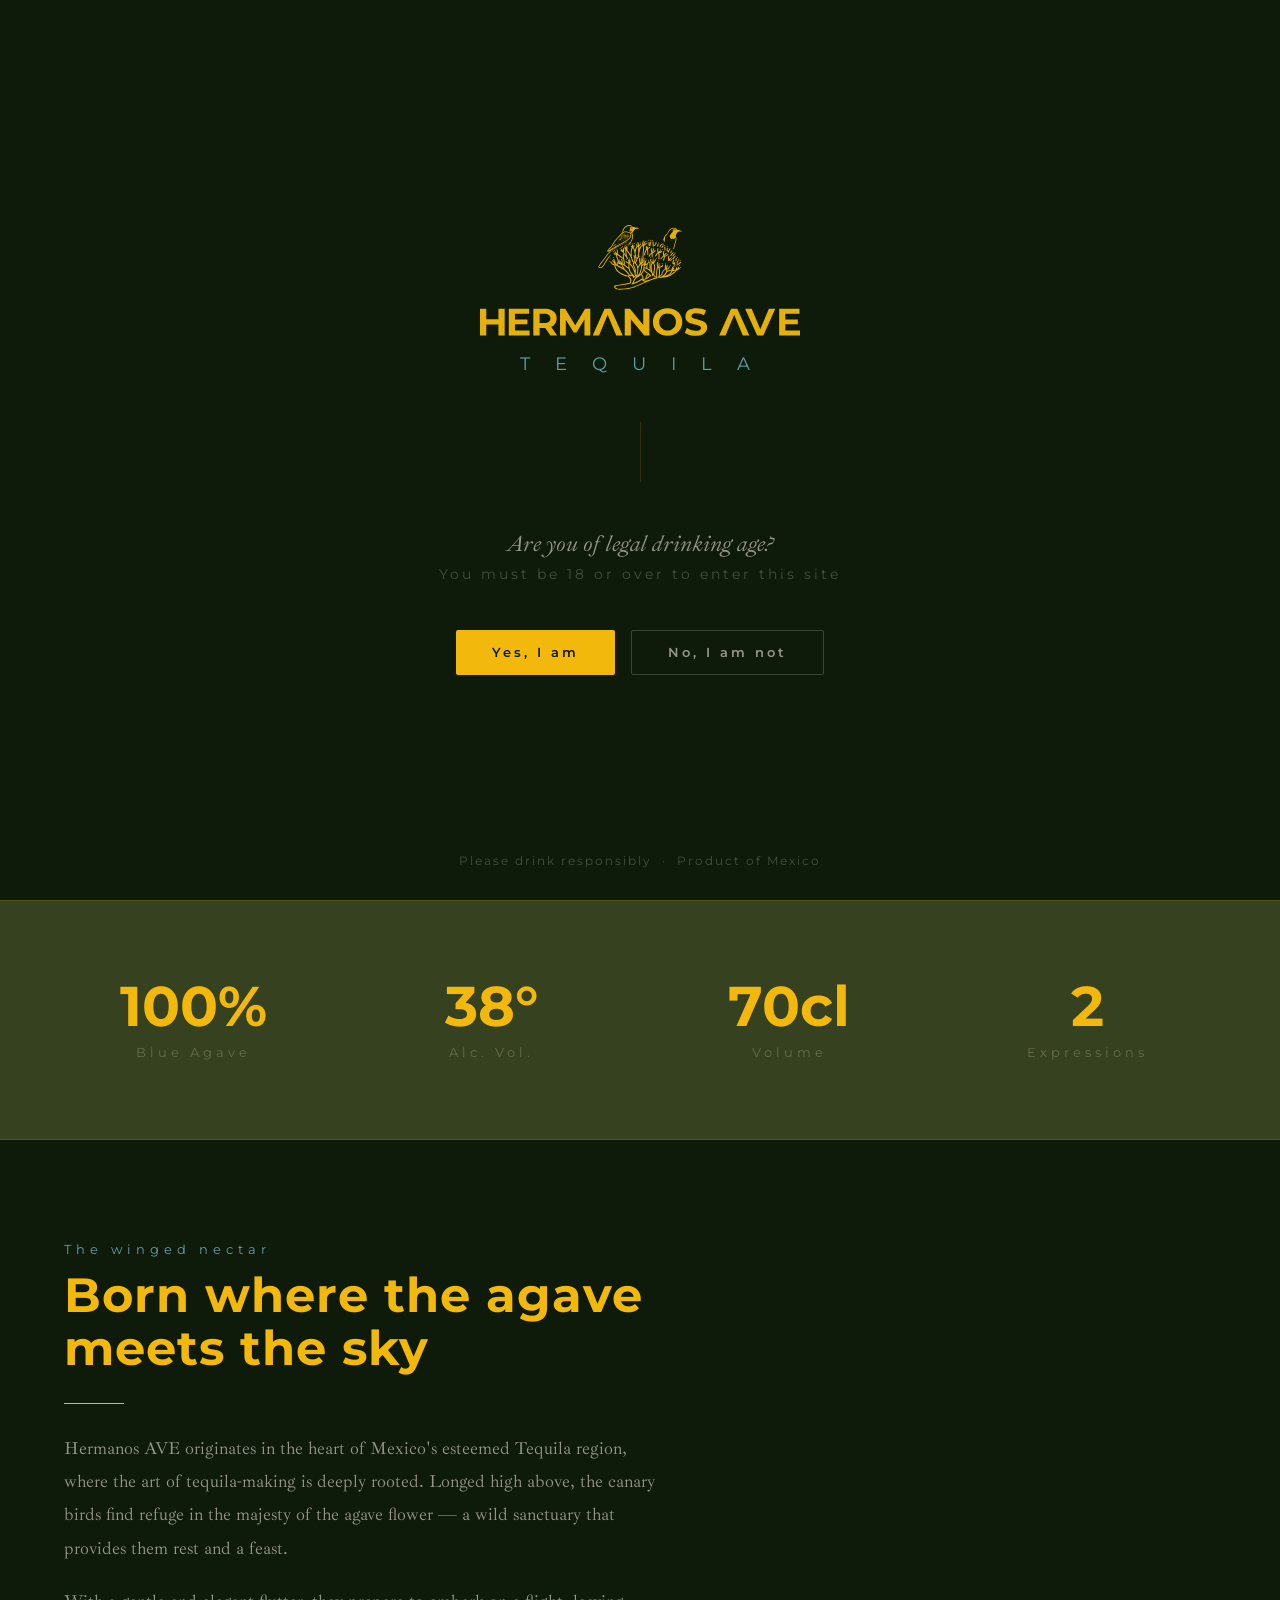
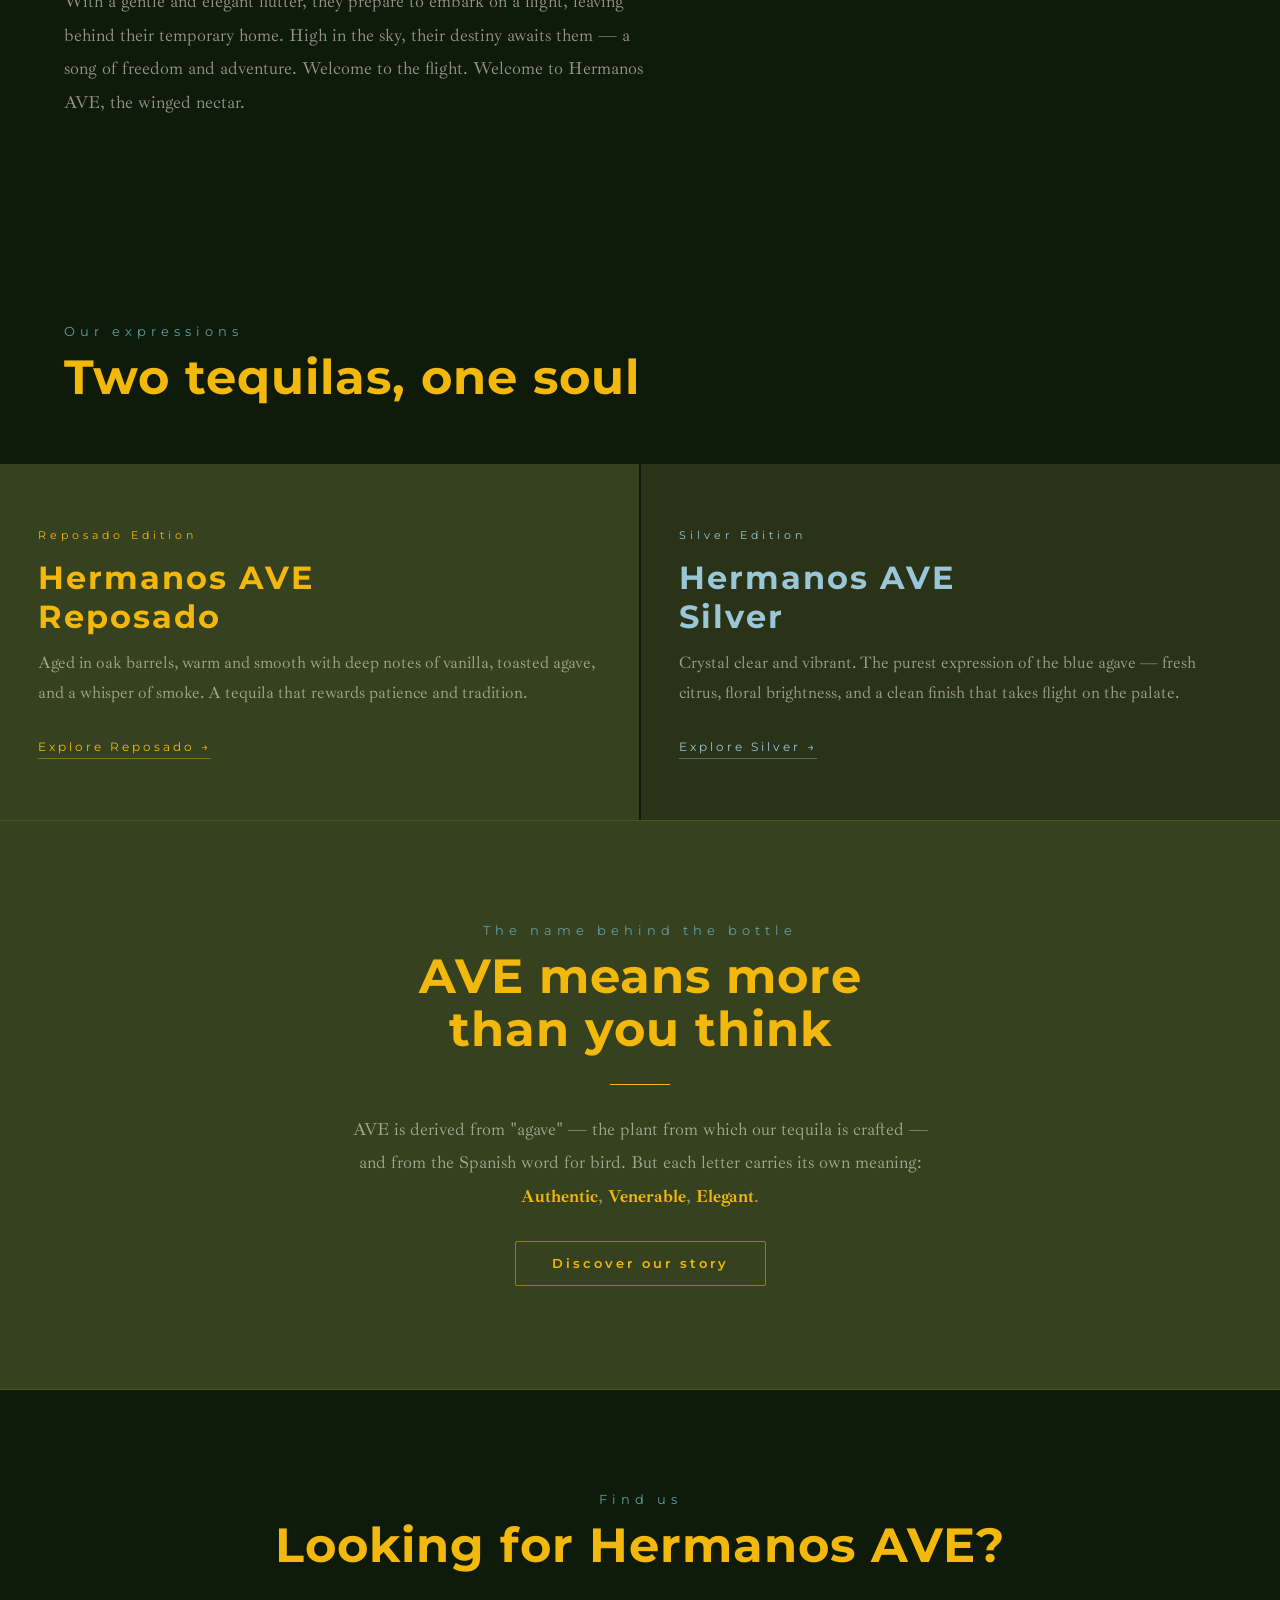
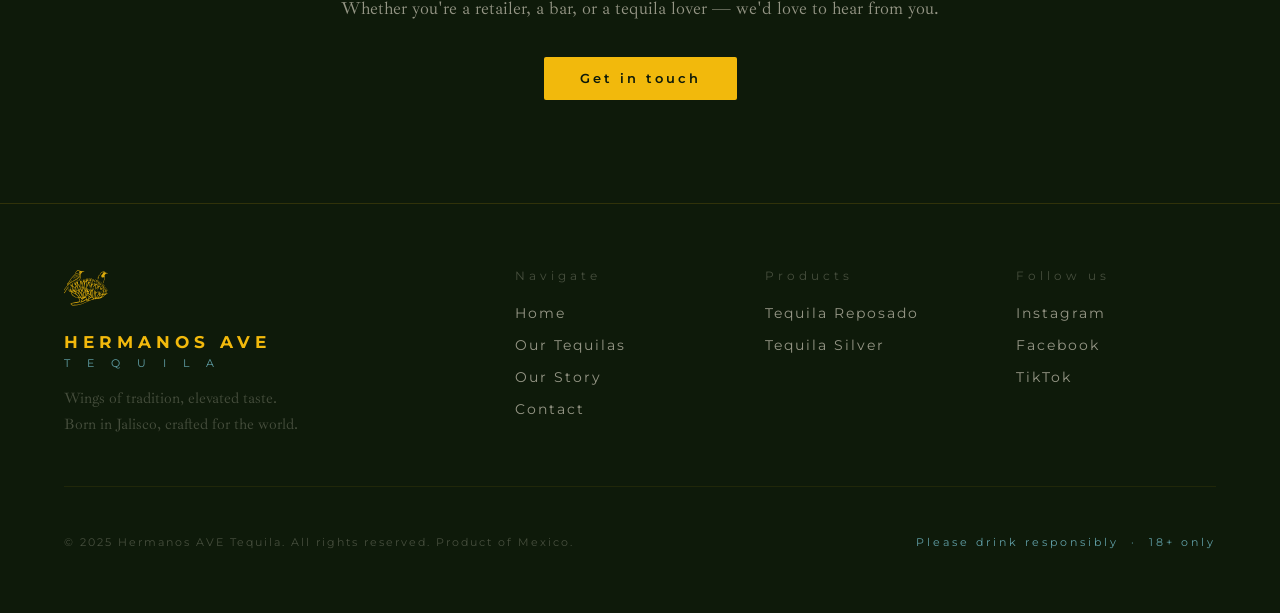
==== commit 103d7731: "Add files via upload" ====
--- a/index.html
+++ b/index.html
@@ -302,7 +302,7 @@
   <!-- HERO -->
   <section class="hero">
     <div class="hero-bg-pattern"></div>
-    <div style="display:inline-block;height:auto;margin-bottom:20px;opacity:0.9;animation:fadeUp 0.8s ease 0.1s both"><svg style="width:clamp(80px,12vw,140px);height:auto;" xmlns="http://www.w3.org/2000/svg" viewBox="175 -5 115 125" width="100%">
+    <div style="display:inline-block;height:auto;margin-bottom:20px;opacity:0.9;animation:fadeUp 0.8s ease 0.1s both"><svg style="width:clamp(55px,7vw,90px);height:auto;" xmlns="http://www.w3.org/2000/svg" viewBox="175 -5 115 125" width="100%">
       <g>
         <path fill="#F2B90C" d="M201.34,20.8s.05-.06.09-.09c.02-.1.19-.21.37-.27.04-.04.1-.08.16-.12,0,0,0,0,0,0-.02,0-.01,0-.03,0-.11.11-.3.21-.45.21-.06,0-.06-.02-.1-.03-.02.02-.03.05-.05.07-.02.03-.04.07-.07.1.09.03.12.07.07.13,0,0,0,0,0,0Z"/>
         <path fill="#F2B90C" d="M191.58,34s.04-.09.09-.12c.86-.54,1.81-.92,2.8-1.15.05-.05.11-.08.17-.13-.14.08-.3.16-.45.12-.06-.01-.14-.06-.16-.12-.01-.05.03-.09.05-.13-.14.05-.31.12-.44.07-.05-.02-.03-.05-.03-.08-1.32.75-2.49,1.45-3.47,2.05-.18.2-.34.41-.52.61.55-.36,1.08-.76,1.67-1.07.08-.04.19-.06.3-.05Z"/>
--- a/css/style.css
+++ b/css/style.css
@@ -169,7 +169,7 @@
 
 .hero-title {
   font-family: var(--font-title);
-  font-size: clamp(3rem, 10vw, 7rem);
+  font-size: clamp(2.2rem, 7vw, 5rem);
   font-weight: 700;
   letter-spacing: clamp(4px, 2vw, 16px);
   color: var(--gold);
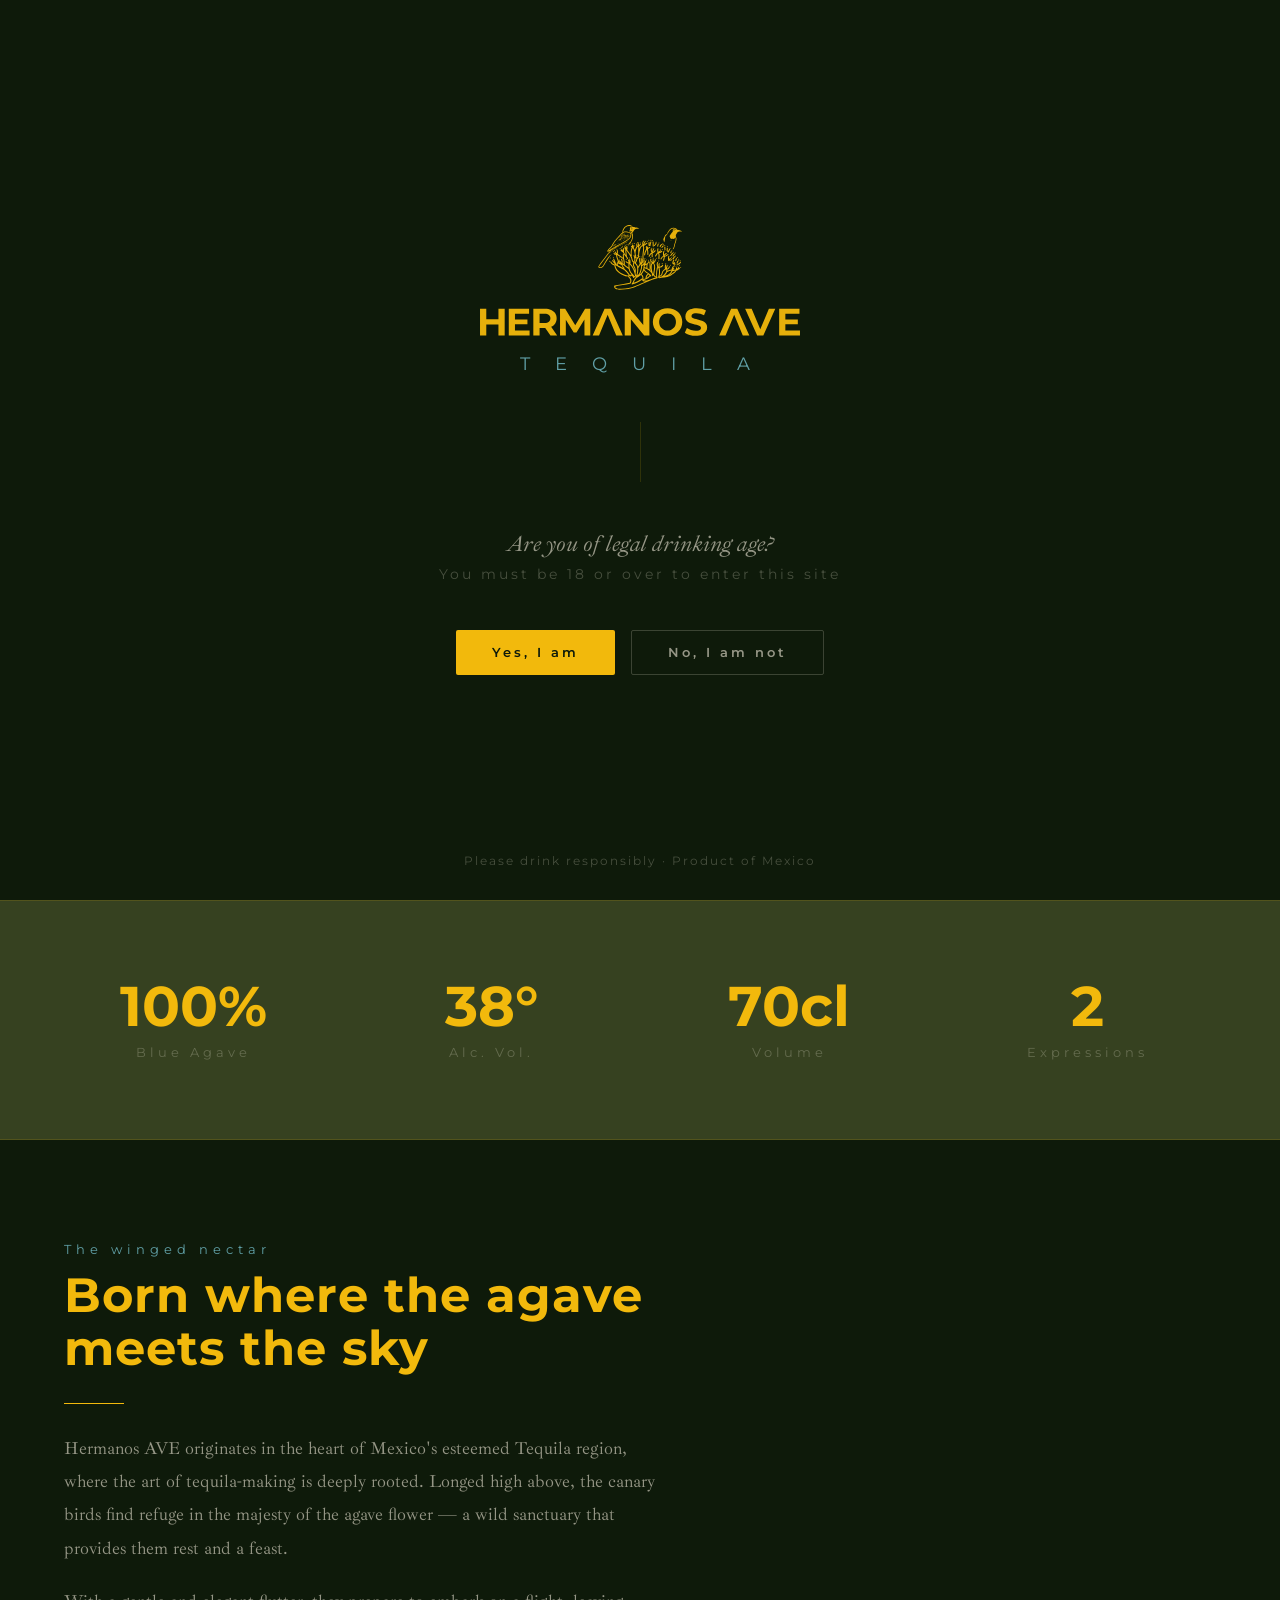
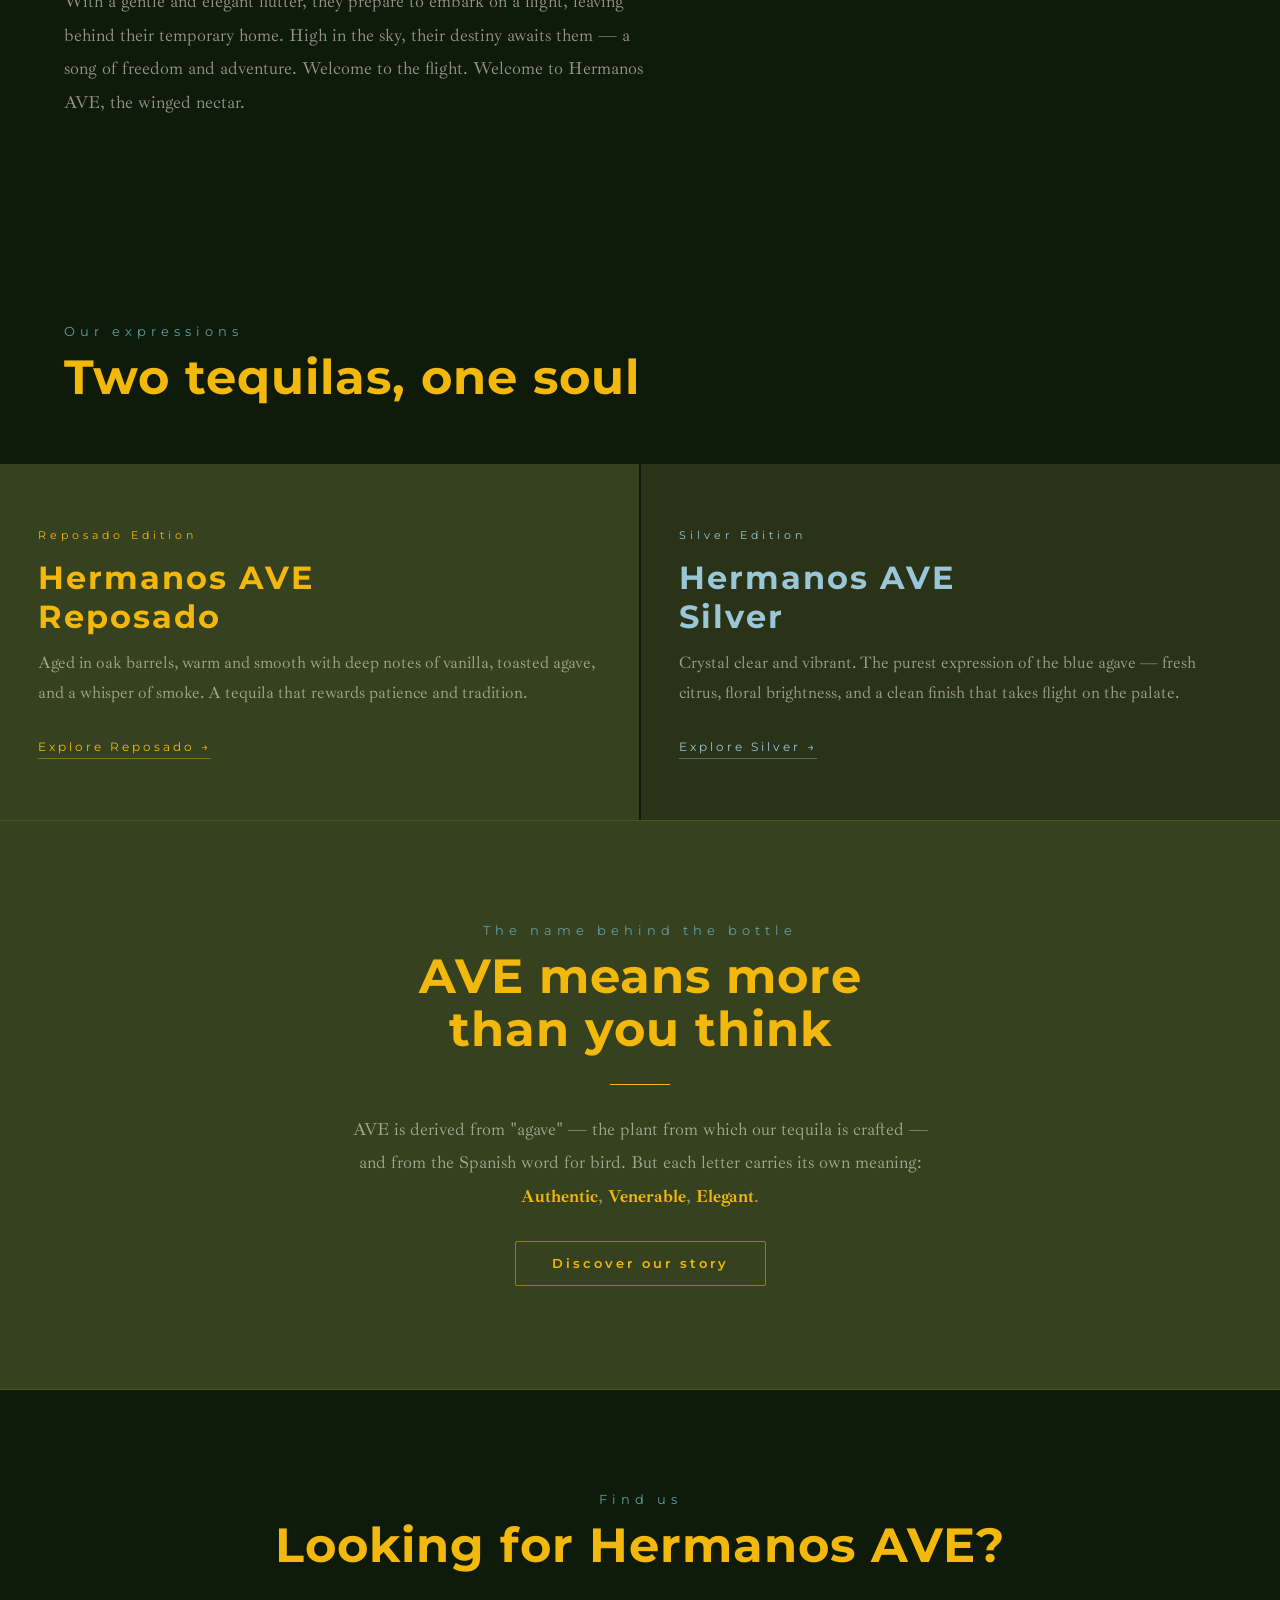
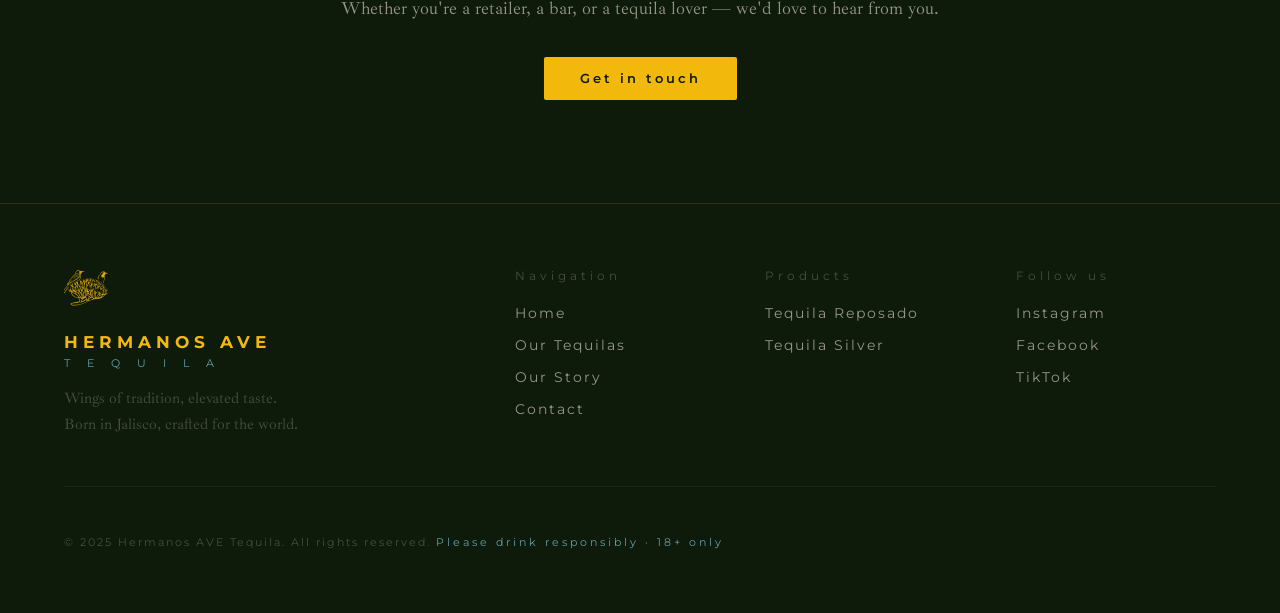
==== commit 8034bd9c: "Add files via upload" ====
--- a/index.html
+++ b/index.html
@@ -261,39 +261,46 @@
 </svg></div>
   <div class="age-gate-sub">T E Q U I L A</div>
   <div class="age-gate-line"></div>
-  <p class="age-gate-question">Are you of legal drinking age?</p>
-  <p class="age-gate-sub-text">You must be 18 or over to enter this site</p>
+  <p class="age-gate-question" data-i18n="age_question">Are you of legal drinking age?</p>
+  <p class="age-gate-sub-text" data-i18n="age_sub">You must be 18 or over to enter this site</p>
   <div class="age-gate-buttons">
-    <button id="age-yes" class="age-gate-btn yes">Yes, I am</button>
-    <button id="age-no"  class="age-gate-btn no">No, I am not</button>
+    <button id="age-yes" class="age-gate-btn yes" data-i18n="age_yes">Yes, I am</button>
+    <button id="age-no"  class="age-gate-btn no" data-i18n="age_no">No, I am not</button>
   </div>
-  <p class="age-gate-legal">Please drink responsibly &nbsp;·&nbsp; Product of Mexico</p>
+  <p class="age-gate-legal" data-i18n="age_legal">Please drink responsibly · Product of Mexico</p>
 </div>
 
 <!-- ── NAVIGATION ────────────────────────────────────────────── -->
 <nav>
   <a href="index.html" class="nav-logo">
-    <span class="nav-logo-main">HERMANOS AVE</span>
-    <span class="nav-logo-sub">T E Q U I L A</span>
+    <img src="images/isotipo-gold.svg" alt="Hermanos AVE isotipo" class="nav-isotipo" />
+    <div class="nav-logo-text">
+      <span class="nav-logo-main">HERMANOS AVE</span>
+      <span class="nav-logo-sub">T E Q U I L A</span>
+    </div>
   </a>
   <ul class="nav-links">
-    <li><a href="index.html">Home</a></li>
-    <li><a href="products.html">Our Tequilas</a></li>
-    <li><a href="story.html">Our Story</a></li>
-    <li><a href="contact.html">Contact</a></li>
+    <li><a href="index.html" data-i18n="nav_home">Home</a></li>
+    <li><a href="products.html" data-i18n="nav_tequilas">Our Tequilas</a></li>
+    <li><a href="story.html" data-i18n="nav_story">Our Story</a></li>
+    <li><a href="contact.html" data-i18n="nav_contact">Contact</a></li>
   </ul>
-  <div id="hamburger" class="nav-hamburger" aria-label="Open menu">
-    <span></span><span></span><span></span>
+  <div class="nav-right">
+    <button id="lang-toggle" class="lang-btn" onclick="toggleLang()" aria-label="Switch to Spanish">ES</button>
+    <div id="hamburger" class="nav-hamburger" aria-label="Open menu">
+      <span></span><span></span><span></span>
+    </div>
   </div>
 </nav>
 
 <!-- ── MOBILE NAV ─────────────────────────────────────────────── -->
 <div id="mobile-nav" class="nav-mobile">
   <button id="mobile-close" style="position:absolute;top:28px;right:28px;background:none;border:none;color:var(--cream-dim);font-size:1.5rem;cursor:pointer;">✕</button>
-  <a href="index.html">Home</a>
-  <a href="products.html">Our Tequilas</a>
-  <a href="story.html">Our Story</a>
-  <a href="contact.html">Contact</a>
+  <a href="index.html" data-i18n="nav_home">Home</a>
+  <a href="products.html" data-i18n="nav_tequilas">Our Tequilas</a>
+  <a href="story.html" data-i18n="nav_story">Our Story</a>
+  <a href="contact.html" data-i18n="nav_contact">Contact</a>
+  <button class="lang-btn lang-btn-mobile" onclick="toggleLang()" aria-label="Switch language">ES</button>
 </div>
 
 <!-- ── MAIN ──────────────────────────────────────────────────── -->
@@ -525,13 +532,14 @@
         <path fill="#F2B90C" d="M273.83,22.13c-.15,0-.25.07-.32.16,0-.02,0-.04-.08-.04-.18,0-.9.33-.51.33.11,0,.41-.13.54-.22-.07.16-.01.34.3.34.45,0,.62-.57.07-.57Z"/>
       </g>
 </svg></div>
-    <span class="hero-eyebrow">Jalisco, Mexico &nbsp;·&nbsp; 100% Blue Agave</span>
+    <span class="hero-eyebrow" data-i18n="hero_eyebrow">Jalisco, Mexico · 100% Blue Agave</span>
     <h1 class="hero-title">HERMANOS<br>AVE</h1>
-    <p class="hero-tagline">Wings of tradition, elevated taste</p>
+    <p class="hero-tagline" data-i18n="hero_tagline">Wings of tradition, elevated taste</p>
+    <p class="hero-subtitle" data-i18n="hero_subtitle">Born in Jalisco, crafted for the world.</p>
     <div class="hero-divider"></div>
     <div class="hero-cta">
-      <a href="products.html" class="btn btn-gold">Discover our tequilas</a>
-      <a href="story.html"    class="btn btn-outline">Our story</a>
+      <a href="products.html" class="btn btn-gold" data-i18n="hero_cta1">Discover our tequilas</a>
+      <a href="story.html"    class="btn btn-outline" data-i18n="hero_cta2">Our story</a>
     </div>
   </section>
 
@@ -539,7 +547,7 @@
   <div class="brand-strip">
     <div class="reveal">
       <span class="brand-stat-num">100%</span>
-      <span class="brand-stat-label">Blue Agave</span>
+      <span class="brand-stat-label" data-i18n="strip_agave">Blue Agave</span>
     </div>
     <div class="reveal">
       <span class="brand-stat-num">38°</span>
@@ -547,26 +555,26 @@
     </div>
     <div class="reveal">
       <span class="brand-stat-num">70cl</span>
-      <span class="brand-stat-label">Volume</span>
+      <span class="brand-stat-label" data-i18n="strip_volume">Volume</span>
     </div>
     <div class="reveal">
       <span class="brand-stat-num">2</span>
-      <span class="brand-stat-label">Expressions</span>
+      <span class="brand-stat-label" data-i18n="strip_expressions">Expressions</span>
     </div>
   </div>
 
   <!-- INTRO SECTION -->
   <section class="section">
     <div class="reveal">
-      <span class="section-eyebrow">The winged nectar</span>
-      <h2 class="section-title">Born where the agave<br>meets the sky</h2>
+      <span class="section-eyebrow" data-i18n="index_eyebrow1">The winged nectar</span>
+      <h2 class="section-title" data-i18n-html="true" data-i18n="index_title1">Born where the agave<br>meets the sky</h2>
       <div class="gold-line"></div>
       <p class="section-body">
-        Hermanos AVE originates in the heart of Mexico's esteemed Tequila region, where the art of tequila-making is deeply rooted. Longed high above, the canary birds find refuge in the majesty of the agave flower — a wild sanctuary that provides them rest and a feast.
+        <span data-i18n="index_body1">Hermanos AVE originates in the heart of Mexico's esteemed Tequila region, where the art of tequila-making is deeply rooted. Longed high above, the canary birds find refuge in the majesty of the agave flower — a wild sanctuary that provides them rest and a feast.</span>
       </p>
       <br>
       <p class="section-body">
-        With a gentle and elegant flutter, they prepare to embark on a flight, leaving behind their temporary home. High in the sky, their destiny awaits them — a song of freedom and adventure. Welcome to the flight. Welcome to Hermanos AVE, the winged nectar.
+        <span data-i18n="index_body2">With a gentle and elegant flutter, they prepare to embark on a flight, leaving behind their temporary home. High in the sky, their destiny awaits them — a song of freedom and adventure. Welcome to the flight. Welcome to Hermanos AVE, the winged nectar.</span>
       </p>
     </div>
   </section>
@@ -574,25 +582,25 @@
   <!-- PRODUCTS PREVIEW -->
   <section>
     <div class="section" style="padding-bottom: 0;">
-      <span class="section-eyebrow reveal">Our expressions</span>
-      <h2 class="section-title reveal">Two tequilas, one soul</h2>
+      <span class="section-eyebrow reveal" data-i18n="index_prod_eyebrow">Our expressions</span>
+      <h2 class="section-title reveal" data-i18n="index_prod_title">Two tequilas, one soul</h2>
     </div>
     <div class="products-preview reveal">
       <a href="products.html#reposado" class="product-preview-card reposado">
-        <span class="product-preview-badge">Reposado Edition</span>
-        <h3 class="product-preview-name">Hermanos AVE<br>Reposado</h3>
+        <span class="product-preview-badge" data-i18n="index_repo_badge">Reposado Edition</span>
+        <h3 class="product-preview-name" data-i18n-html="true" data-i18n="index_repo_name">Hermanos AVE<br>Reposado</h3>
         <p class="product-preview-desc">
-          Aged in oak barrels, warm and smooth with deep notes of vanilla, toasted agave, and a whisper of smoke. A tequila that rewards patience and tradition.
+          <span data-i18n="index_repo_desc">Aged in oak barrels, warm and smooth with deep notes of vanilla, toasted agave, and a whisper of smoke. A tequila that rewards patience and tradition.</span>
         </p>
-        <span class="product-preview-link">Explore Reposado →</span>
+        <span class="product-preview-link" data-i18n="index_repo_link">Explore Reposado →</span>
       </a>
       <a href="products.html#silver" class="product-preview-card silver">
-        <span class="product-preview-badge">Silver Edition</span>
-        <h3 class="product-preview-name">Hermanos AVE<br>Silver</h3>
+        <span class="product-preview-badge" data-i18n="index_silver_badge">Silver Edition</span>
+        <h3 class="product-preview-name" data-i18n-html="true" data-i18n="index_silver_name">Hermanos AVE<br>Silver</h3>
         <p class="product-preview-desc">
-          Crystal clear and vibrant. The purest expression of the blue agave — fresh citrus, floral brightness, and a clean finish that takes flight on the palate.
+          <span data-i18n="index_silver_desc">Crystal clear and vibrant. The purest expression of the blue agave — fresh citrus, floral brightness, and a clean finish that takes flight on the palate.</span>
         </p>
-        <span class="product-preview-link">Explore Silver →</span>
+        <span class="product-preview-link" data-i18n="index_silver_link">Explore Silver →</span>
       </a>
     </div>
   </section>
@@ -600,25 +608,25 @@
   <!-- AVE MEANING TEASER -->
   <section class="section" style="background: var(--green-brand); border-top: 1px solid var(--gold-dim); border-bottom: 1px solid var(--gold-dim);">
     <div style="max-width: 680px; margin: 0 auto; text-align: center;">
-      <span class="section-eyebrow reveal" style="text-align:center; display:block;">The name behind the bottle</span>
-      <h2 class="section-title reveal" style="text-align:center;">AVE means more<br>than you think</h2>
+      <span class="section-eyebrow reveal" style="text-align:center; display:block;" data-i18n="index_ave_eyebrow">The name behind the bottle</span>
+      <h2 class="section-title reveal" style="text-align:center;" data-i18n-html="true" data-i18n="index_ave_title">AVE means more<br>than you think</h2>
       <div class="gold-line reveal" style="margin: 28px auto;"></div>
       <p class="section-body reveal" style="margin: 0 auto; text-align: center;">
-        AVE is derived from "agave" — the plant from which our tequila is crafted — and from the Spanish word for bird. But each letter carries its own meaning: <strong style="color:var(--gold);">Authentic</strong>, <strong style="color:var(--gold);">Venerable</strong>, <strong style="color:var(--gold);">Elegant</strong>.
+        <span data-i18n-html="true" data-i18n="index_ave_body">AVE is derived from "agave" — the plant from which our tequila is crafted — and from the Spanish word for bird. But each letter carries its own meaning: <strong style="color:var(--gold);">Authentic</strong>, <strong style="color:var(--gold);">Venerable</strong>, <strong style="color:var(--gold);">Elegant</strong>.</span>
       </p>
       <br>
-      <a href="story.html" class="btn btn-outline reveal" style="margin-top: 8px;">Discover our story</a>
+      <a href="story.html" class="btn btn-outline reveal" style="margin-top: 8px;" data-i18n="index_ave_cta">Discover our story</a>
     </div>
   </section>
 
   <!-- CONTACT TEASER -->
   <section class="section" style="text-align: center;">
-    <span class="section-eyebrow reveal" style="display:block;">Find us</span>
-    <h2 class="section-title reveal">Looking for Hermanos AVE?</h2>
+    <span class="section-eyebrow reveal" style="display:block;" data-i18n="index_contact_eyebrow">Find us</span>
+    <h2 class="section-title reveal" data-i18n="index_contact_title">Looking for Hermanos AVE?</h2>
     <p class="section-body reveal" style="margin: 0 auto 32px; text-align: center;">
-      Whether you're a retailer, a bar, or a tequila lover — we'd love to hear from you.
+      <span data-i18n="index_contact_body">Whether you're a retailer, a bar, or a tequila lover — we'd love to hear from you.</span>
     </p>
-    <a href="contact.html" class="btn btn-gold reveal">Get in touch</a>
+    <a href="contact.html" class="btn btn-gold reveal" data-i18n="index_contact_cta">Get in touch</a>
   </section>
 
 </main>
@@ -852,10 +860,10 @@
 </svg></div>
     <div class="footer-brand-name">HERMANOS AVE</div>
       <div class="footer-brand-tequila">T E Q U I L A</div>
-      <p class="footer-tagline">Wings of tradition, elevated taste.<br>Born in Jalisco, crafted for the world.</p>
+      <p class="footer-tagline"><span data-i18n="footer_tagline">Wings of tradition, elevated taste.</span><br><span data-i18n="footer_subtitle">Born in Jalisco, crafted for the world.</span></p>
     </div>
     <div class="footer-col">
-      <span class="footer-col-title">Navigate</span>
+      <span class="footer-col-title" data-i18n="footer_nav">Navigate</span>
       <ul>
         <li><a href="index.html">Home</a></li>
         <li><a href="products.html">Our Tequilas</a></li>
@@ -864,14 +872,14 @@
       </ul>
     </div>
     <div class="footer-col">
-      <span class="footer-col-title">Products</span>
+      <span class="footer-col-title" data-i18n="footer_products">Products</span>
       <ul>
         <li><a href="products.html#reposado">Tequila Reposado</a></li>
         <li><a href="products.html#silver">Tequila Silver</a></li>
       </ul>
     </div>
     <div class="footer-col">
-      <span class="footer-col-title">Follow us</span>
+      <span class="footer-col-title" data-i18n="footer_follow">Follow us</span>
       <ul>
         <li><a href="#">Instagram</a></li>
         <li><a href="#">Facebook</a></li>
@@ -880,11 +888,12 @@
     </div>
   </div>
   <div class="footer-bottom">
-    <span class="footer-legal-text">© 2025 Hermanos AVE Tequila. All rights reserved. Product of Mexico.</span>
-    <span class="footer-drink">Please drink responsibly &nbsp;·&nbsp; 18+ only</span>
+    <span class="footer-legal-text"><span data-i18n="footer_legal">© 2025 Hermanos AVE Tequila. All rights reserved. Product of Mexico.</span>
+    <span class="footer-drink"><span data-i18n="footer_drink_short">Please drink responsibly · 18+ only</span>
   </div>
 </footer>
 
 <script src="js/main.js"></script>
+<script src="js/lang.js"></script>
 </body>
 </html>
--- a/css/style.css
+++ b/css/style.css
@@ -75,7 +75,7 @@
   display: flex;
   align-items: center;
   justify-content: space-between;
-  padding: 0 clamp(1.5rem, 5vw, 4rem);
+  padding: 0 clamp(1rem, 3vw, 2.5rem);
   height: 72px;
   background: rgba(14,26,10,0.92);
   backdrop-filter: blur(12px);
@@ -85,12 +85,58 @@
 
 .nav-logo {
   display: flex;
+  flex-direction: row;
+  align-items: center;
+  gap: 10px;
+  text-decoration: none;
+}
+.nav-logo-text {
+  display: flex;
   flex-direction: column;
   gap: 2px;
-  text-decoration: none;
 }
 .nav-logo-main { font-family: var(--font-title); font-size: 1rem; font-weight: 700; letter-spacing: 5px; color: var(--gold); line-height: 1; }
 .nav-logo-sub { font-family: var(--font-title); font-size: 0.65rem; letter-spacing: 7px; color: var(--teal); }
+
+/* Isotipo in navbar */
+.nav-isotipo {
+  width: 32px;
+  height: auto;
+  opacity: 0.9;
+  flex-shrink: 0;
+}
+
+/* Right side of nav: lang button + hamburger */
+.nav-right {
+  display: flex;
+  align-items: center;
+  gap: 16px;
+}
+
+/* Language toggle button */
+.lang-btn {
+  font-family: var(--font-title);
+  font-size: 0.7rem;
+  letter-spacing: 3px;
+  color: var(--gold);
+  background: none;
+  border: 1px solid rgba(242,185,12,0.4);
+  border-radius: 2px;
+  padding: 5px 10px;
+  cursor: pointer;
+  transition: all var(--transition);
+  text-transform: uppercase;
+}
+.lang-btn:hover {
+  background: rgba(242,185,12,0.1);
+  border-color: var(--gold);
+}
+.lang-btn-mobile {
+  margin-top: 8px;
+  font-size: 0.8rem;
+  padding: 8px 20px;
+  border-color: rgba(242,185,12,0.5);
+}
 
 .nav-links { display: flex; gap: 40px; list-style: none; }
 .nav-links a {
@@ -184,9 +230,20 @@
   font-style: italic;
   font-size: clamp(1rem, 2.5vw, 1.5rem);
   color: var(--cream-dim);
-  margin-bottom: 60px;
+  margin-bottom: 12px;
   opacity: 0;
   animation: fadeUp 0.8s ease 0.6s forwards;
+}
+
+.hero-subtitle {
+  font-family: var(--font-title);
+  font-size: clamp(0.65rem, 1.2vw, 0.85rem);
+  letter-spacing: 4px;
+  color: rgba(242,185,12,0.55);
+  text-transform: uppercase;
+  margin-bottom: 48px;
+  opacity: 0;
+  animation: fadeUp 0.8s ease 0.75s forwards;
 }
 
 .hero-divider {
@@ -744,6 +801,8 @@
 @media (max-width: 768px) {
   .nav-links { display: none; }
   .nav-hamburger { display: flex; }
+  .nav-right { gap: 12px; }
+  .nav-isotipo { width: 26px; }
   nav { padding: 0 1.25rem; }
 
   .hero { padding: 3rem 1.25rem; }
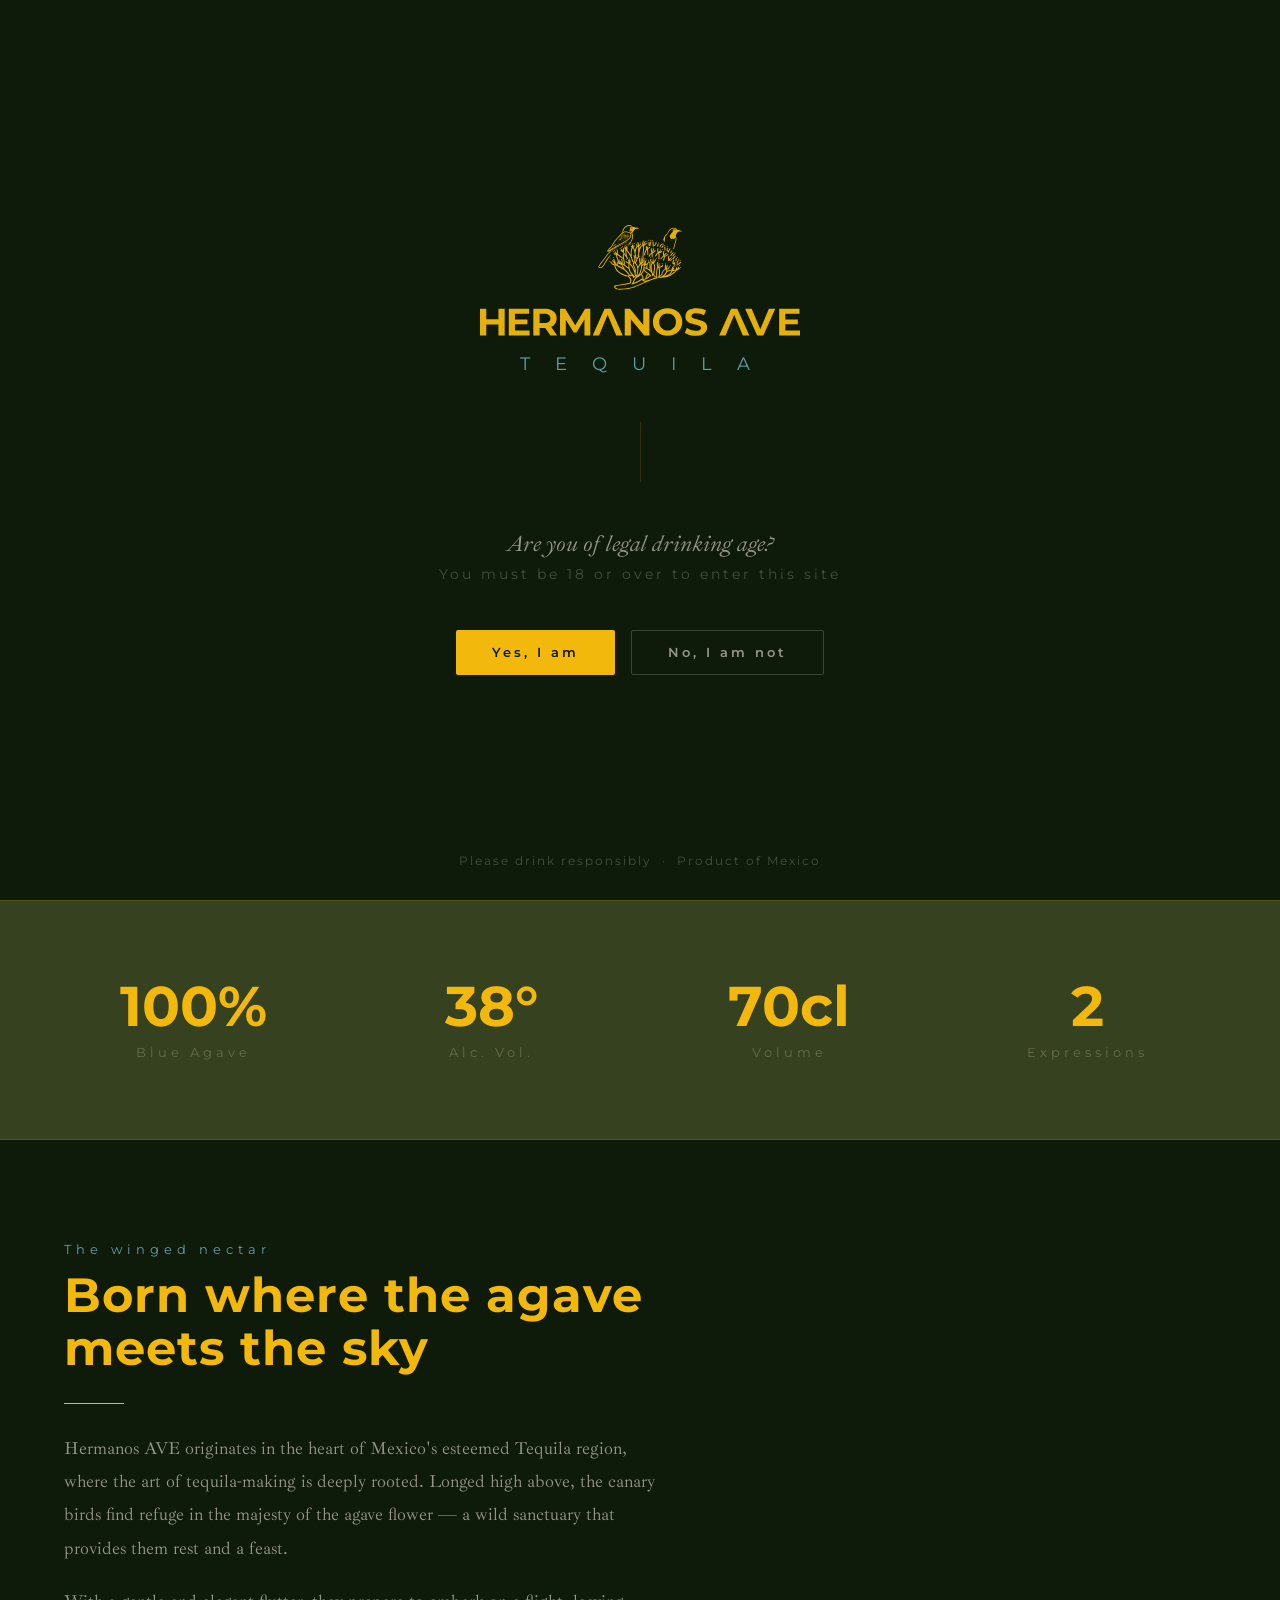
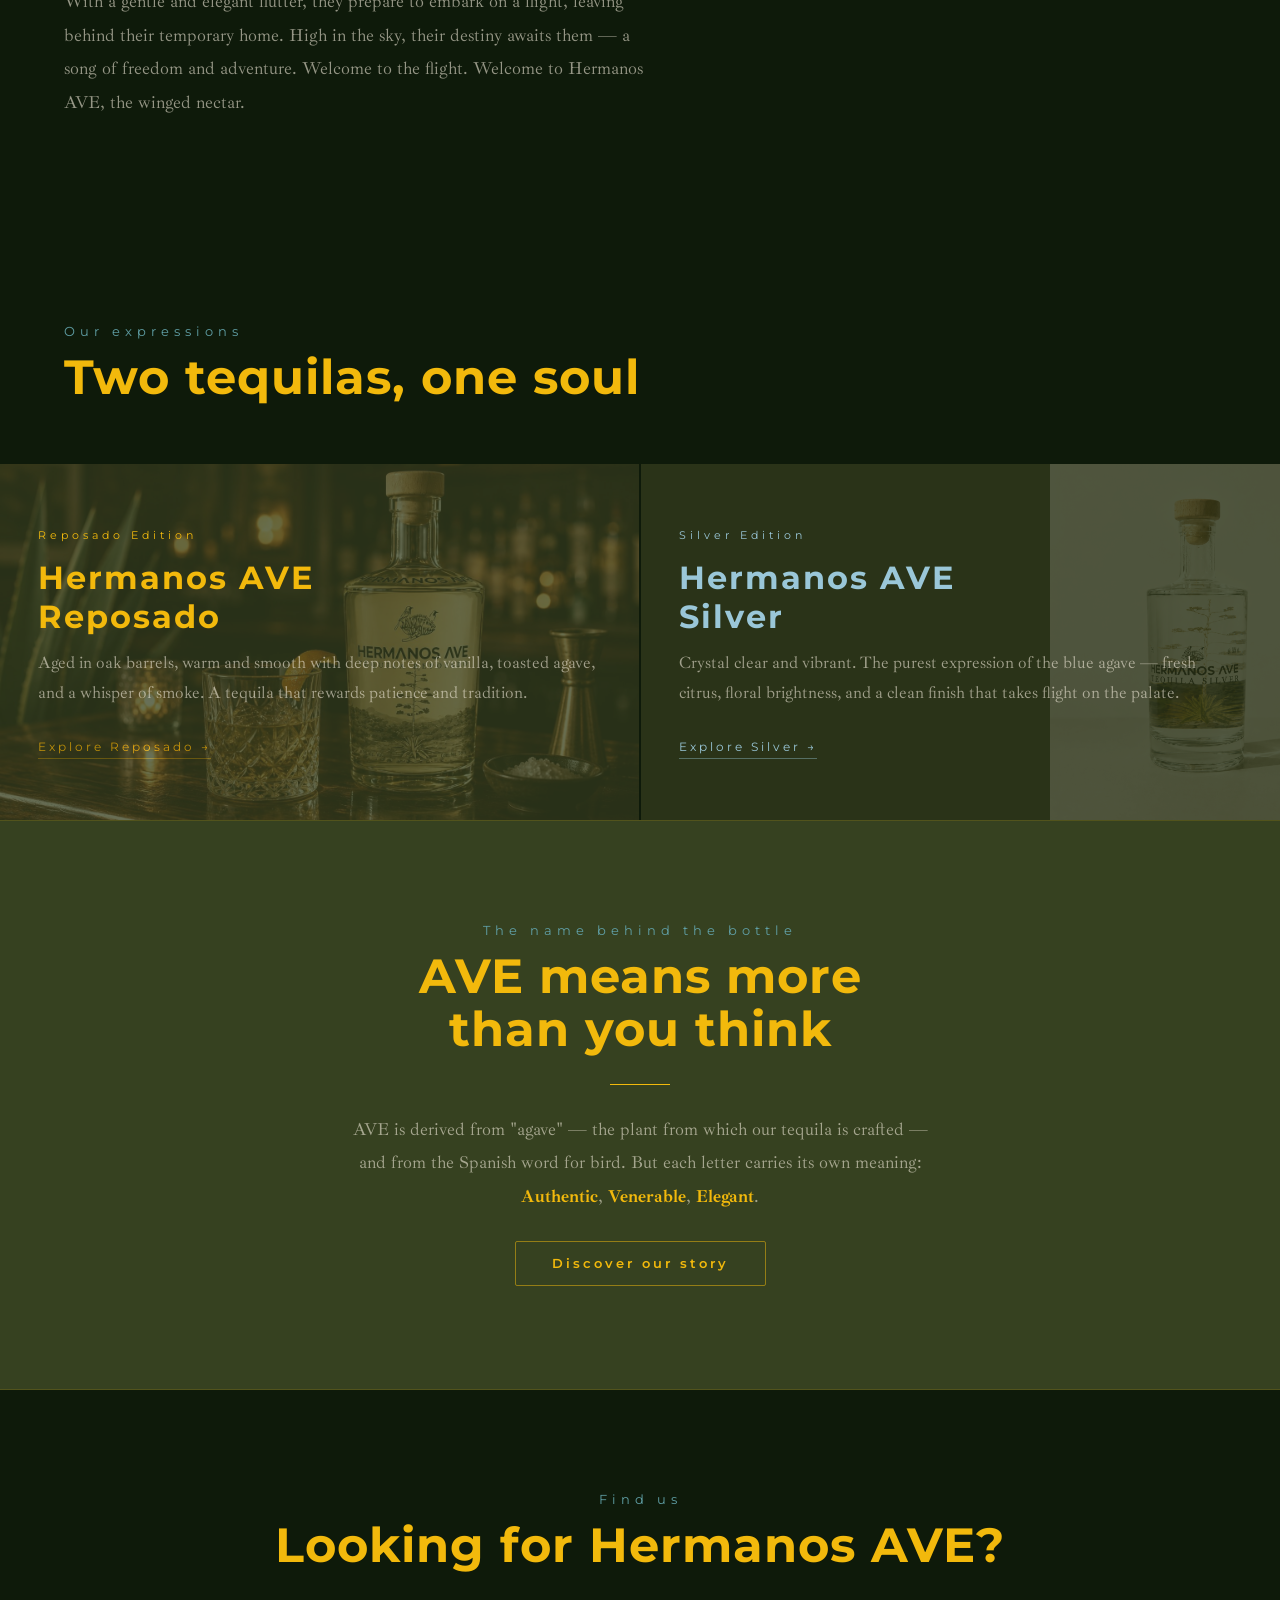
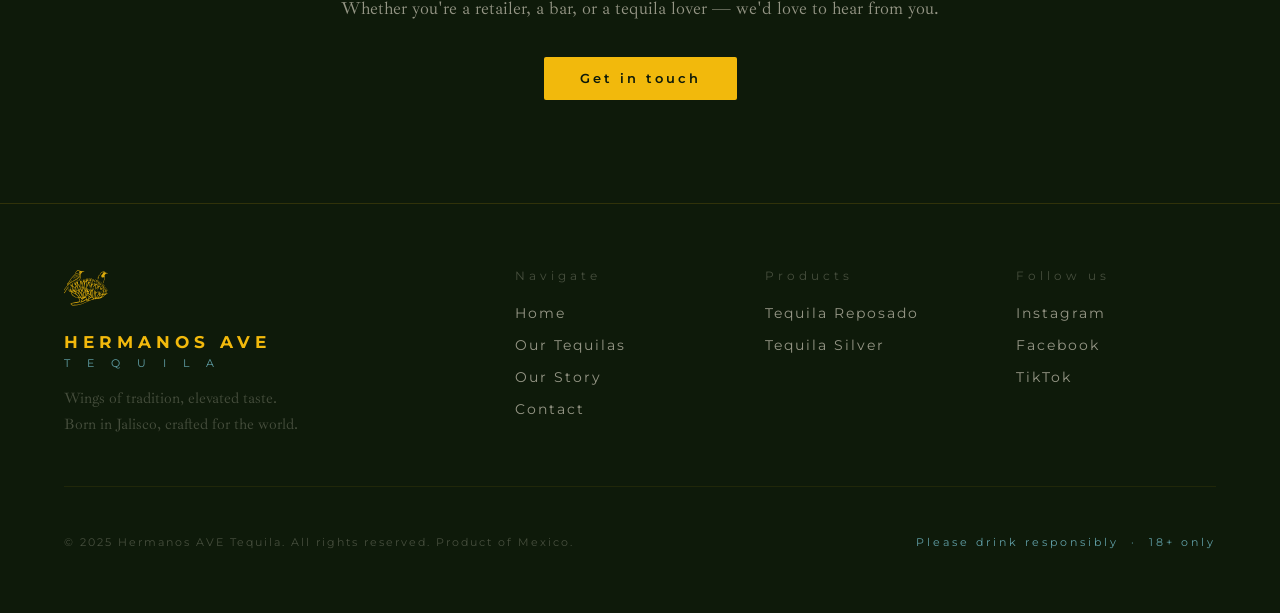
==== commit 6db88440: "Add files via upload" ====
--- a/index.html
+++ b/index.html
@@ -261,46 +261,39 @@
 </svg></div>
   <div class="age-gate-sub">T E Q U I L A</div>
   <div class="age-gate-line"></div>
-  <p class="age-gate-question" data-i18n="age_question">Are you of legal drinking age?</p>
-  <p class="age-gate-sub-text" data-i18n="age_sub">You must be 18 or over to enter this site</p>
+  <p class="age-gate-question">Are you of legal drinking age?</p>
+  <p class="age-gate-sub-text">You must be 18 or over to enter this site</p>
   <div class="age-gate-buttons">
-    <button id="age-yes" class="age-gate-btn yes" data-i18n="age_yes">Yes, I am</button>
-    <button id="age-no"  class="age-gate-btn no" data-i18n="age_no">No, I am not</button>
+    <button id="age-yes" class="age-gate-btn yes">Yes, I am</button>
+    <button id="age-no"  class="age-gate-btn no">No, I am not</button>
   </div>
-  <p class="age-gate-legal" data-i18n="age_legal">Please drink responsibly · Product of Mexico</p>
+  <p class="age-gate-legal">Please drink responsibly &nbsp;·&nbsp; Product of Mexico</p>
 </div>
 
 <!-- ── NAVIGATION ────────────────────────────────────────────── -->
 <nav>
   <a href="index.html" class="nav-logo">
-    <img src="images/isotipo-gold.svg" alt="Hermanos AVE isotipo" class="nav-isotipo" />
-    <div class="nav-logo-text">
-      <span class="nav-logo-main">HERMANOS AVE</span>
-      <span class="nav-logo-sub">T E Q U I L A</span>
-    </div>
+    <span class="nav-logo-main">HERMANOS AVE</span>
+    <span class="nav-logo-sub">T E Q U I L A</span>
   </a>
   <ul class="nav-links">
-    <li><a href="index.html" data-i18n="nav_home">Home</a></li>
-    <li><a href="products.html" data-i18n="nav_tequilas">Our Tequilas</a></li>
-    <li><a href="story.html" data-i18n="nav_story">Our Story</a></li>
-    <li><a href="contact.html" data-i18n="nav_contact">Contact</a></li>
+    <li><a href="index.html">Home</a></li>
+    <li><a href="products.html">Our Tequilas</a></li>
+    <li><a href="story.html">Our Story</a></li>
+    <li><a href="contact.html">Contact</a></li>
   </ul>
-  <div class="nav-right">
-    <button id="lang-toggle" class="lang-btn" onclick="toggleLang()" aria-label="Switch to Spanish">ES</button>
-    <div id="hamburger" class="nav-hamburger" aria-label="Open menu">
-      <span></span><span></span><span></span>
-    </div>
+  <div id="hamburger" class="nav-hamburger" aria-label="Open menu">
+    <span></span><span></span><span></span>
   </div>
 </nav>
 
 <!-- ── MOBILE NAV ─────────────────────────────────────────────── -->
 <div id="mobile-nav" class="nav-mobile">
   <button id="mobile-close" style="position:absolute;top:28px;right:28px;background:none;border:none;color:var(--cream-dim);font-size:1.5rem;cursor:pointer;">✕</button>
-  <a href="index.html" data-i18n="nav_home">Home</a>
-  <a href="products.html" data-i18n="nav_tequilas">Our Tequilas</a>
-  <a href="story.html" data-i18n="nav_story">Our Story</a>
-  <a href="contact.html" data-i18n="nav_contact">Contact</a>
-  <button class="lang-btn lang-btn-mobile" onclick="toggleLang()" aria-label="Switch language">ES</button>
+  <a href="index.html">Home</a>
+  <a href="products.html">Our Tequilas</a>
+  <a href="story.html">Our Story</a>
+  <a href="contact.html">Contact</a>
 </div>
 
 <!-- ── MAIN ──────────────────────────────────────────────────── -->
@@ -532,14 +525,13 @@
         <path fill="#F2B90C" d="M273.83,22.13c-.15,0-.25.07-.32.16,0-.02,0-.04-.08-.04-.18,0-.9.33-.51.33.11,0,.41-.13.54-.22-.07.16-.01.34.3.34.45,0,.62-.57.07-.57Z"/>
       </g>
 </svg></div>
-    <span class="hero-eyebrow" data-i18n="hero_eyebrow">Jalisco, Mexico · 100% Blue Agave</span>
+    <span class="hero-eyebrow">Jalisco, Mexico &nbsp;·&nbsp; 100% Blue Agave</span>
     <h1 class="hero-title">HERMANOS<br>AVE</h1>
-    <p class="hero-tagline" data-i18n="hero_tagline">Wings of tradition, elevated taste</p>
-    <p class="hero-subtitle" data-i18n="hero_subtitle">Born in Jalisco, crafted for the world.</p>
+    <p class="hero-tagline">Wings of tradition, elevated taste</p>
     <div class="hero-divider"></div>
     <div class="hero-cta">
-      <a href="products.html" class="btn btn-gold" data-i18n="hero_cta1">Discover our tequilas</a>
-      <a href="story.html"    class="btn btn-outline" data-i18n="hero_cta2">Our story</a>
+      <a href="products.html" class="btn btn-gold">Discover our tequilas</a>
+      <a href="story.html"    class="btn btn-outline">Our story</a>
     </div>
   </section>
 
@@ -547,7 +539,7 @@
   <div class="brand-strip">
     <div class="reveal">
       <span class="brand-stat-num">100%</span>
-      <span class="brand-stat-label" data-i18n="strip_agave">Blue Agave</span>
+      <span class="brand-stat-label">Blue Agave</span>
     </div>
     <div class="reveal">
       <span class="brand-stat-num">38°</span>
@@ -555,26 +547,26 @@
     </div>
     <div class="reveal">
       <span class="brand-stat-num">70cl</span>
-      <span class="brand-stat-label" data-i18n="strip_volume">Volume</span>
+      <span class="brand-stat-label">Volume</span>
     </div>
     <div class="reveal">
       <span class="brand-stat-num">2</span>
-      <span class="brand-stat-label" data-i18n="strip_expressions">Expressions</span>
+      <span class="brand-stat-label">Expressions</span>
     </div>
   </div>
 
   <!-- INTRO SECTION -->
   <section class="section">
     <div class="reveal">
-      <span class="section-eyebrow" data-i18n="index_eyebrow1">The winged nectar</span>
-      <h2 class="section-title" data-i18n-html="true" data-i18n="index_title1">Born where the agave<br>meets the sky</h2>
+      <span class="section-eyebrow">The winged nectar</span>
+      <h2 class="section-title">Born where the agave<br>meets the sky</h2>
       <div class="gold-line"></div>
       <p class="section-body">
-        <span data-i18n="index_body1">Hermanos AVE originates in the heart of Mexico's esteemed Tequila region, where the art of tequila-making is deeply rooted. Longed high above, the canary birds find refuge in the majesty of the agave flower — a wild sanctuary that provides them rest and a feast.</span>
+        Hermanos AVE originates in the heart of Mexico's esteemed Tequila region, where the art of tequila-making is deeply rooted. Longed high above, the canary birds find refuge in the majesty of the agave flower — a wild sanctuary that provides them rest and a feast.
       </p>
       <br>
       <p class="section-body">
-        <span data-i18n="index_body2">With a gentle and elegant flutter, they prepare to embark on a flight, leaving behind their temporary home. High in the sky, their destiny awaits them — a song of freedom and adventure. Welcome to the flight. Welcome to Hermanos AVE, the winged nectar.</span>
+        With a gentle and elegant flutter, they prepare to embark on a flight, leaving behind their temporary home. High in the sky, their destiny awaits them — a song of freedom and adventure. Welcome to the flight. Welcome to Hermanos AVE, the winged nectar.
       </p>
     </div>
   </section>
@@ -582,25 +574,27 @@
   <!-- PRODUCTS PREVIEW -->
   <section>
     <div class="section" style="padding-bottom: 0;">
-      <span class="section-eyebrow reveal" data-i18n="index_prod_eyebrow">Our expressions</span>
-      <h2 class="section-title reveal" data-i18n="index_prod_title">Two tequilas, one soul</h2>
+      <span class="section-eyebrow reveal">Our expressions</span>
+      <h2 class="section-title reveal">Two tequilas, one soul</h2>
     </div>
     <div class="products-preview reveal">
-      <a href="products.html#reposado" class="product-preview-card reposado">
-        <span class="product-preview-badge" data-i18n="index_repo_badge">Reposado Edition</span>
-        <h3 class="product-preview-name" data-i18n-html="true" data-i18n="index_repo_name">Hermanos AVE<br>Reposado</h3>
-        <p class="product-preview-desc">
-          <span data-i18n="index_repo_desc">Aged in oak barrels, warm and smooth with deep notes of vanilla, toasted agave, and a whisper of smoke. A tequila that rewards patience and tradition.</span>
+      <a href="products.html#reposado" class="product-preview-card reposado" style="position:relative;overflow:hidden;">
+        <img src="images/lifestyle-bar.jpeg" alt="Hermanos AVE Reposado" style="position:absolute;inset:0;width:100%;height:100%;object-fit:cover;object-position:center;opacity:0.25;z-index:0;" />
+        <span class="product-preview-badge" style="position:relative;z-index:1;">Reposado Edition</span>
+        <h3 class="product-preview-name" style="position:relative;z-index:1;">Hermanos AVE<br>Reposado</h3>
+        <p class="product-preview-desc" style="position:relative;z-index:1;">
+          Aged in oak barrels, warm and smooth with deep notes of vanilla, toasted agave, and a whisper of smoke. A tequila that rewards patience and tradition.
         </p>
-        <span class="product-preview-link" data-i18n="index_repo_link">Explore Reposado →</span>
+        <span class="product-preview-link">Explore Reposado →</span>
       </a>
-      <a href="products.html#silver" class="product-preview-card silver">
-        <span class="product-preview-badge" data-i18n="index_silver_badge">Silver Edition</span>
-        <h3 class="product-preview-name" data-i18n-html="true" data-i18n="index_silver_name">Hermanos AVE<br>Silver</h3>
-        <p class="product-preview-desc">
-          <span data-i18n="index_silver_desc">Crystal clear and vibrant. The purest expression of the blue agave — fresh citrus, floral brightness, and a clean finish that takes flight on the palate.</span>
+      <a href="products.html#silver" class="product-preview-card silver" style="position:relative;overflow:hidden;">
+        <img src="images/bottle-silver-clean.png" alt="Hermanos AVE Silver" style="position:absolute;right:-10%;bottom:0;height:110%;width:auto;object-fit:contain;object-position:bottom right;opacity:0.18;z-index:0;" />
+        <span class="product-preview-badge" style="position:relative;z-index:1;">Silver Edition</span>
+        <h3 class="product-preview-name" style="position:relative;z-index:1;">Hermanos AVE<br>Silver</h3>
+        <p class="product-preview-desc" style="position:relative;z-index:1;">
+          Crystal clear and vibrant. The purest expression of the blue agave — fresh citrus, floral brightness, and a clean finish that takes flight on the palate.
         </p>
-        <span class="product-preview-link" data-i18n="index_silver_link">Explore Silver →</span>
+        <span class="product-preview-link">Explore Silver →</span>
       </a>
     </div>
   </section>
@@ -608,25 +602,25 @@
   <!-- AVE MEANING TEASER -->
   <section class="section" style="background: var(--green-brand); border-top: 1px solid var(--gold-dim); border-bottom: 1px solid var(--gold-dim);">
     <div style="max-width: 680px; margin: 0 auto; text-align: center;">
-      <span class="section-eyebrow reveal" style="text-align:center; display:block;" data-i18n="index_ave_eyebrow">The name behind the bottle</span>
-      <h2 class="section-title reveal" style="text-align:center;" data-i18n-html="true" data-i18n="index_ave_title">AVE means more<br>than you think</h2>
+      <span class="section-eyebrow reveal" style="text-align:center; display:block;">The name behind the bottle</span>
+      <h2 class="section-title reveal" style="text-align:center;">AVE means more<br>than you think</h2>
       <div class="gold-line reveal" style="margin: 28px auto;"></div>
       <p class="section-body reveal" style="margin: 0 auto; text-align: center;">
-        <span data-i18n-html="true" data-i18n="index_ave_body">AVE is derived from "agave" — the plant from which our tequila is crafted — and from the Spanish word for bird. But each letter carries its own meaning: <strong style="color:var(--gold);">Authentic</strong>, <strong style="color:var(--gold);">Venerable</strong>, <strong style="color:var(--gold);">Elegant</strong>.</span>
+        AVE is derived from "agave" — the plant from which our tequila is crafted — and from the Spanish word for bird. But each letter carries its own meaning: <strong style="color:var(--gold);">Authentic</strong>, <strong style="color:var(--gold);">Venerable</strong>, <strong style="color:var(--gold);">Elegant</strong>.
       </p>
       <br>
-      <a href="story.html" class="btn btn-outline reveal" style="margin-top: 8px;" data-i18n="index_ave_cta">Discover our story</a>
+      <a href="story.html" class="btn btn-outline reveal" style="margin-top: 8px;">Discover our story</a>
     </div>
   </section>
 
   <!-- CONTACT TEASER -->
   <section class="section" style="text-align: center;">
-    <span class="section-eyebrow reveal" style="display:block;" data-i18n="index_contact_eyebrow">Find us</span>
-    <h2 class="section-title reveal" data-i18n="index_contact_title">Looking for Hermanos AVE?</h2>
+    <span class="section-eyebrow reveal" style="display:block;">Find us</span>
+    <h2 class="section-title reveal">Looking for Hermanos AVE?</h2>
     <p class="section-body reveal" style="margin: 0 auto 32px; text-align: center;">
-      <span data-i18n="index_contact_body">Whether you're a retailer, a bar, or a tequila lover — we'd love to hear from you.</span>
+      Whether you're a retailer, a bar, or a tequila lover — we'd love to hear from you.
     </p>
-    <a href="contact.html" class="btn btn-gold reveal" data-i18n="index_contact_cta">Get in touch</a>
+    <a href="contact.html" class="btn btn-gold reveal">Get in touch</a>
   </section>
 
 </main>
@@ -860,10 +854,10 @@
 </svg></div>
     <div class="footer-brand-name">HERMANOS AVE</div>
       <div class="footer-brand-tequila">T E Q U I L A</div>
-      <p class="footer-tagline"><span data-i18n="footer_tagline">Wings of tradition, elevated taste.</span><br><span data-i18n="footer_subtitle">Born in Jalisco, crafted for the world.</span></p>
+      <p class="footer-tagline">Wings of tradition, elevated taste.<br>Born in Jalisco, crafted for the world.</p>
     </div>
     <div class="footer-col">
-      <span class="footer-col-title" data-i18n="footer_nav">Navigate</span>
+      <span class="footer-col-title">Navigate</span>
       <ul>
         <li><a href="index.html">Home</a></li>
         <li><a href="products.html">Our Tequilas</a></li>
@@ -872,14 +866,14 @@
       </ul>
     </div>
     <div class="footer-col">
-      <span class="footer-col-title" data-i18n="footer_products">Products</span>
+      <span class="footer-col-title">Products</span>
       <ul>
         <li><a href="products.html#reposado">Tequila Reposado</a></li>
         <li><a href="products.html#silver">Tequila Silver</a></li>
       </ul>
     </div>
     <div class="footer-col">
-      <span class="footer-col-title" data-i18n="footer_follow">Follow us</span>
+      <span class="footer-col-title">Follow us</span>
       <ul>
         <li><a href="#">Instagram</a></li>
         <li><a href="#">Facebook</a></li>
@@ -888,12 +882,11 @@
     </div>
   </div>
   <div class="footer-bottom">
-    <span class="footer-legal-text"><span data-i18n="footer_legal">© 2025 Hermanos AVE Tequila. All rights reserved. Product of Mexico.</span>
-    <span class="footer-drink"><span data-i18n="footer_drink_short">Please drink responsibly · 18+ only</span>
+    <span class="footer-legal-text">© 2025 Hermanos AVE Tequila. All rights reserved. Product of Mexico.</span>
+    <span class="footer-drink">Please drink responsibly &nbsp;·&nbsp; 18+ only</span>
   </div>
 </footer>
 
 <script src="js/main.js"></script>
-<script src="js/lang.js"></script>
 </body>
 </html>
--- a/css/style.css
+++ b/css/style.css
@@ -75,7 +75,7 @@
   display: flex;
   align-items: center;
   justify-content: space-between;
-  padding: 0 clamp(1rem, 3vw, 2.5rem);
+  padding: 0 clamp(1.5rem, 5vw, 4rem);
   height: 72px;
   background: rgba(14,26,10,0.92);
   backdrop-filter: blur(12px);
@@ -85,58 +85,12 @@
 
 .nav-logo {
   display: flex;
-  flex-direction: row;
-  align-items: center;
-  gap: 10px;
-  text-decoration: none;
-}
-.nav-logo-text {
-  display: flex;
   flex-direction: column;
   gap: 2px;
+  text-decoration: none;
 }
 .nav-logo-main { font-family: var(--font-title); font-size: 1rem; font-weight: 700; letter-spacing: 5px; color: var(--gold); line-height: 1; }
 .nav-logo-sub { font-family: var(--font-title); font-size: 0.65rem; letter-spacing: 7px; color: var(--teal); }
-
-/* Isotipo in navbar */
-.nav-isotipo {
-  width: 32px;
-  height: auto;
-  opacity: 0.9;
-  flex-shrink: 0;
-}
-
-/* Right side of nav: lang button + hamburger */
-.nav-right {
-  display: flex;
-  align-items: center;
-  gap: 16px;
-}
-
-/* Language toggle button */
-.lang-btn {
-  font-family: var(--font-title);
-  font-size: 0.7rem;
-  letter-spacing: 3px;
-  color: var(--gold);
-  background: none;
-  border: 1px solid rgba(242,185,12,0.4);
-  border-radius: 2px;
-  padding: 5px 10px;
-  cursor: pointer;
-  transition: all var(--transition);
-  text-transform: uppercase;
-}
-.lang-btn:hover {
-  background: rgba(242,185,12,0.1);
-  border-color: var(--gold);
-}
-.lang-btn-mobile {
-  margin-top: 8px;
-  font-size: 0.8rem;
-  padding: 8px 20px;
-  border-color: rgba(242,185,12,0.5);
-}
 
 .nav-links { display: flex; gap: 40px; list-style: none; }
 .nav-links a {
@@ -230,20 +184,9 @@
   font-style: italic;
   font-size: clamp(1rem, 2.5vw, 1.5rem);
   color: var(--cream-dim);
-  margin-bottom: 12px;
+  margin-bottom: 60px;
   opacity: 0;
   animation: fadeUp 0.8s ease 0.6s forwards;
-}
-
-.hero-subtitle {
-  font-family: var(--font-title);
-  font-size: clamp(0.65rem, 1.2vw, 0.85rem);
-  letter-spacing: 4px;
-  color: rgba(242,185,12,0.55);
-  text-transform: uppercase;
-  margin-bottom: 48px;
-  opacity: 0;
-  animation: fadeUp 0.8s ease 0.75s forwards;
 }
 
 .hero-divider {
@@ -801,8 +744,6 @@
 @media (max-width: 768px) {
   .nav-links { display: none; }
   .nav-hamburger { display: flex; }
-  .nav-right { gap: 12px; }
-  .nav-isotipo { width: 26px; }
   nav { padding: 0 1.25rem; }
 
   .hero { padding: 3rem 1.25rem; }
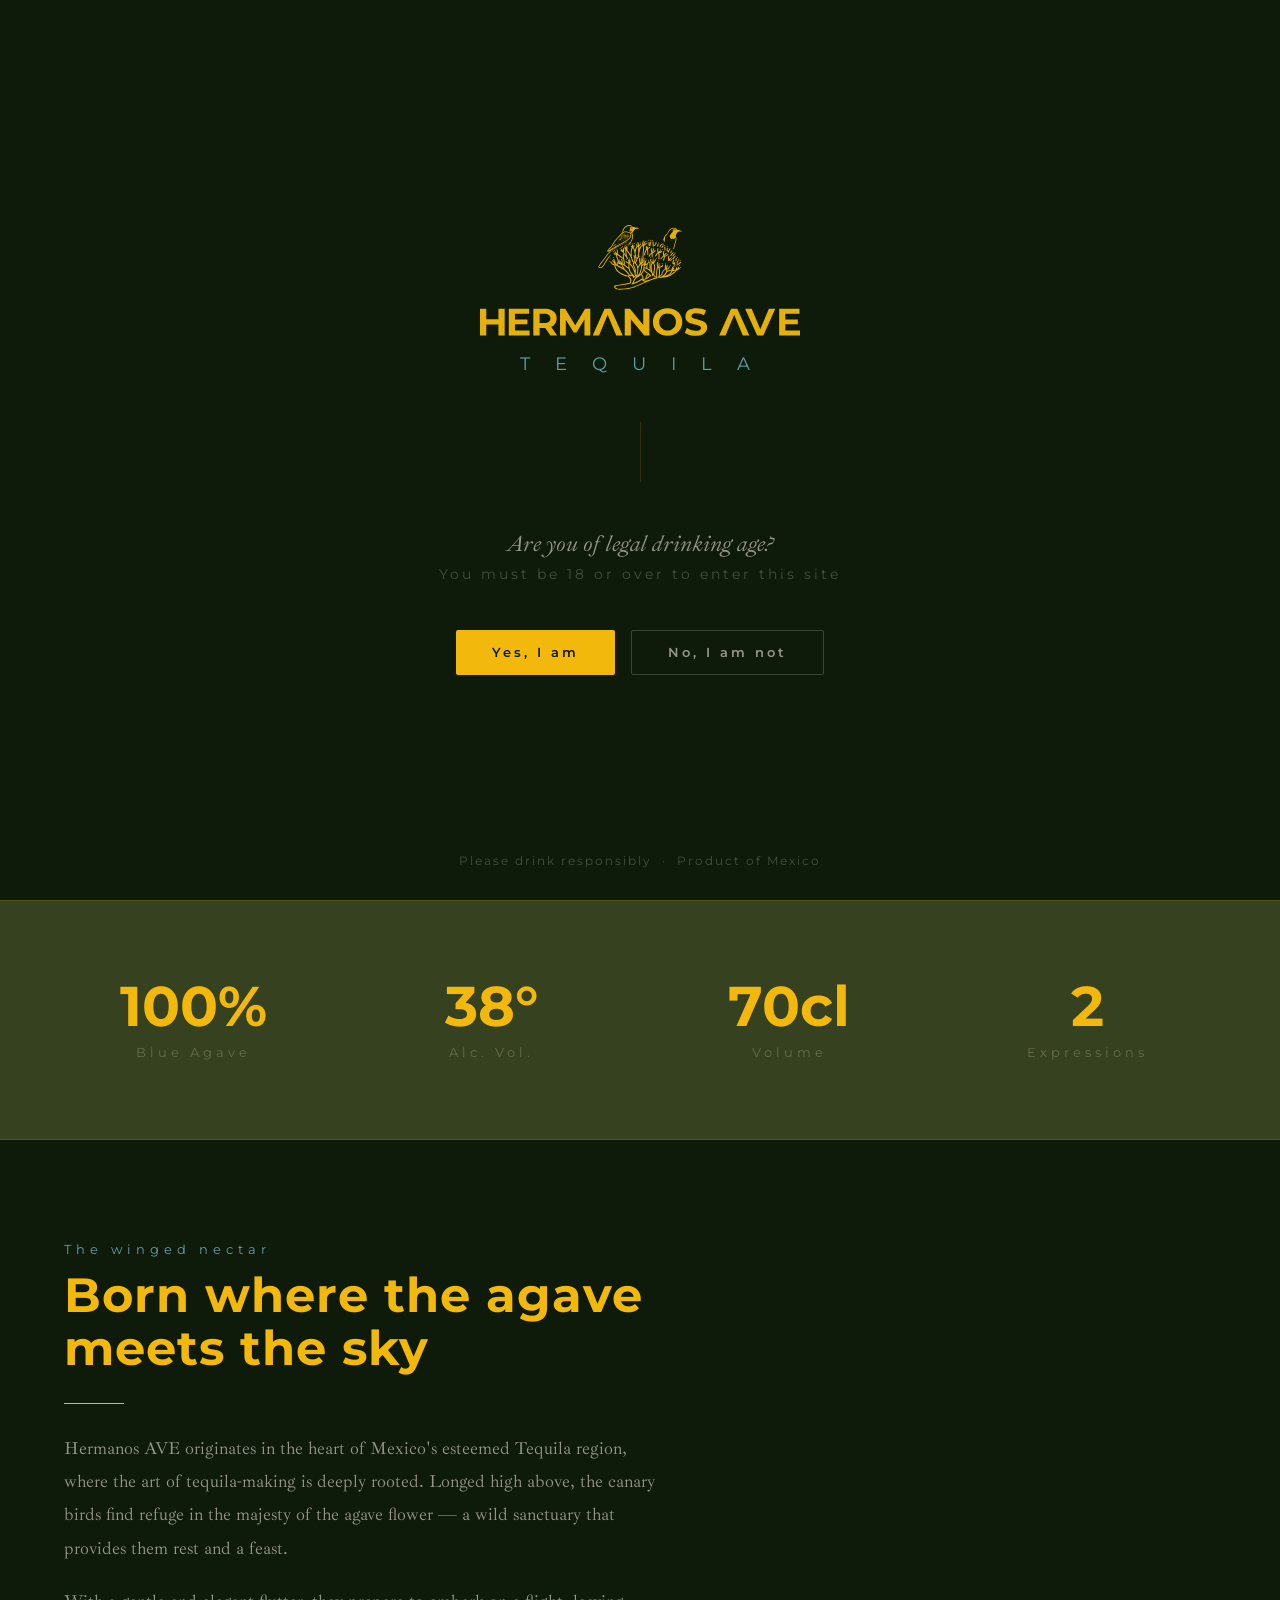
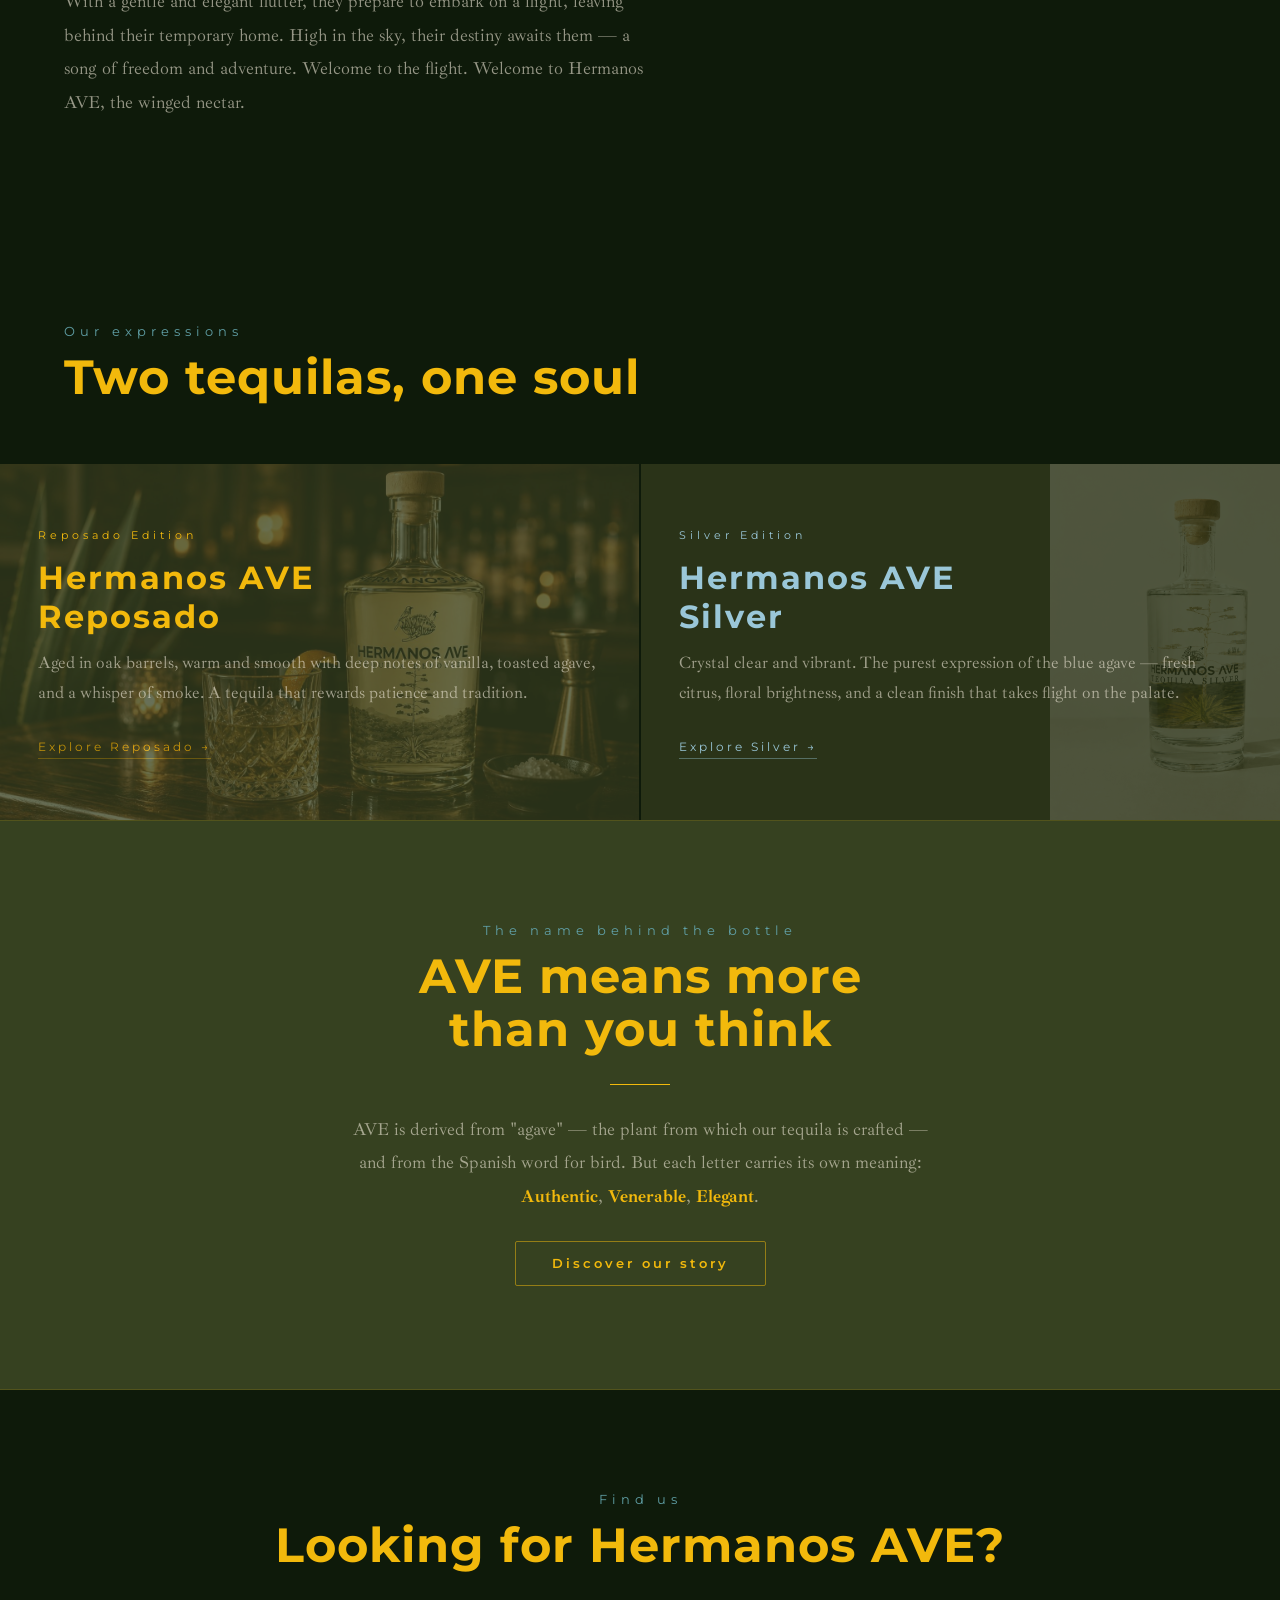
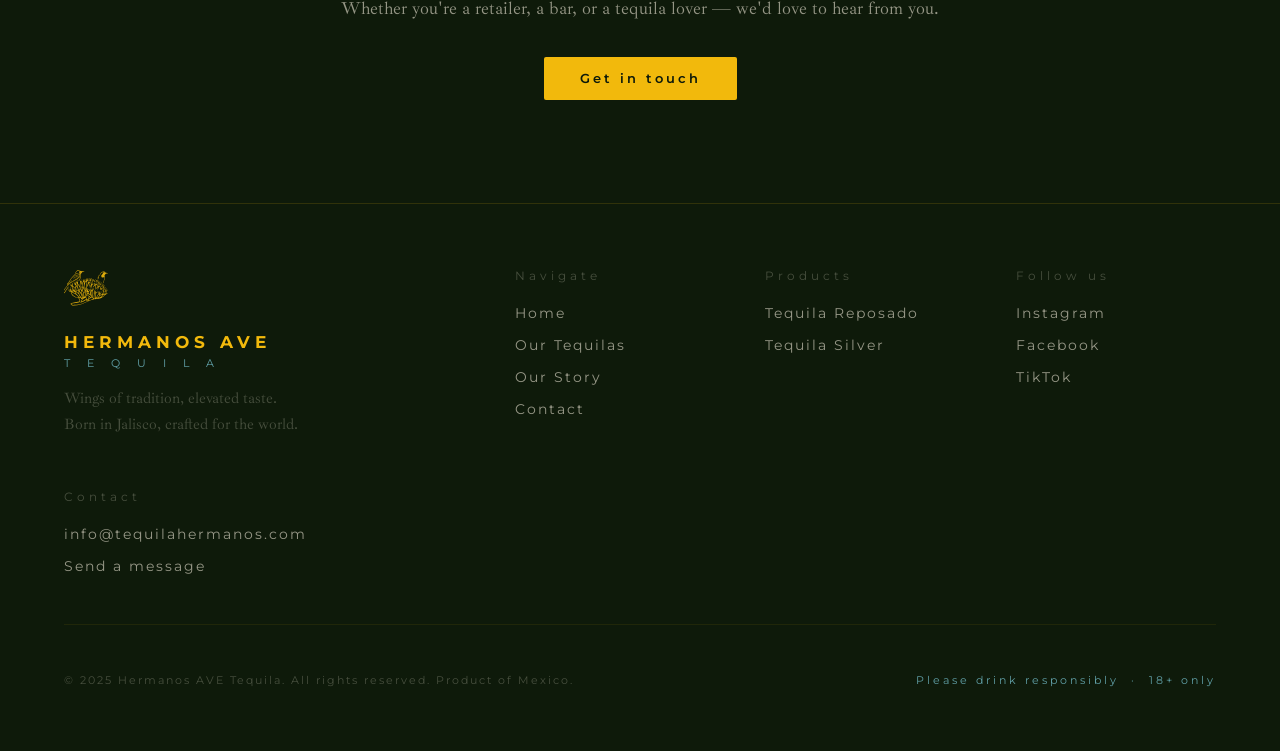
==== commit de978a2e: "Add files via upload" ====
--- a/index.html
+++ b/index.html
@@ -880,6 +880,13 @@
         <li><a href="#">TikTok</a></li>
       </ul>
     </div>
+    <div class="footer-col">
+      <span class="footer-col-title">Contact</span>
+      <ul>
+        <li><a href="mailto:info@tequilahermanos.com">info@tequilahermanos.com</a></li>
+        <li><a href="contact.html">Send a message</a></li>
+      </ul>
+    </div>
   </div>
   <div class="footer-bottom">
     <span class="footer-legal-text">© 2025 Hermanos AVE Tequila. All rights reserved. Product of Mexico.</span>
